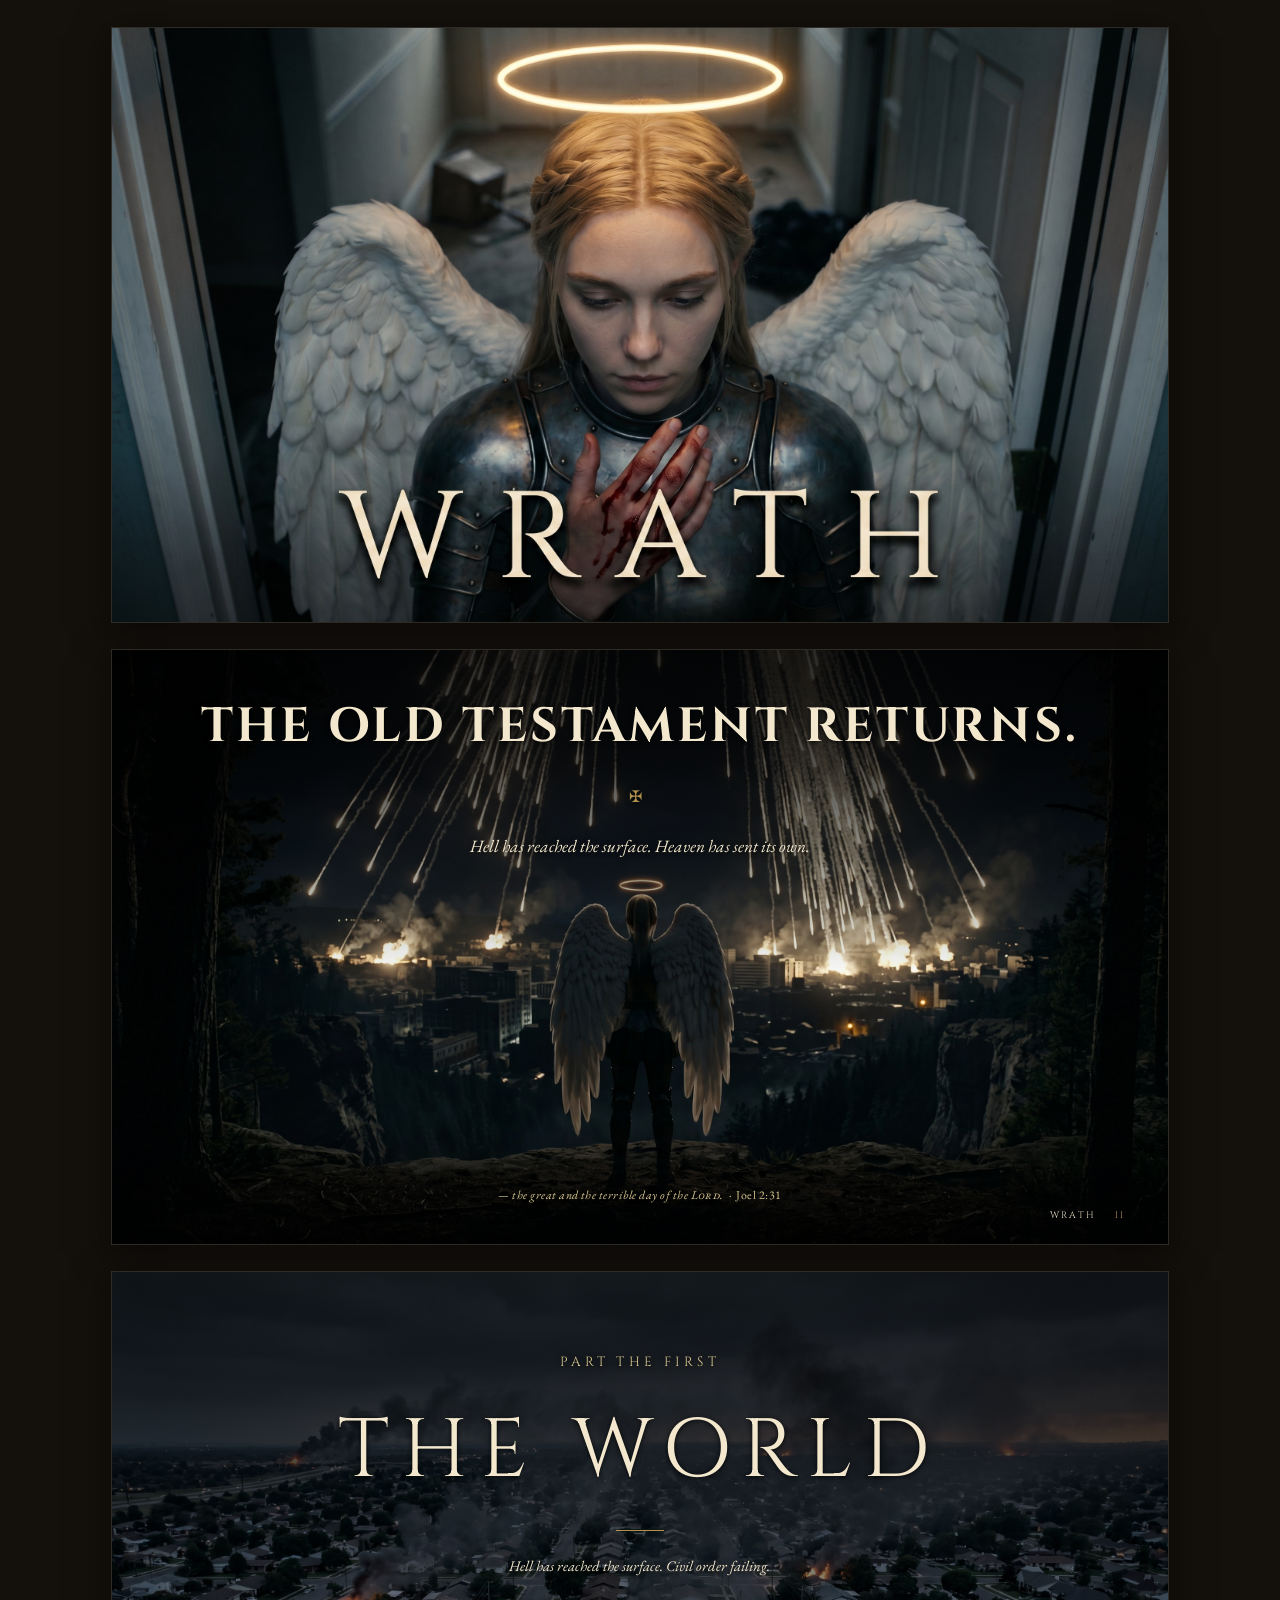
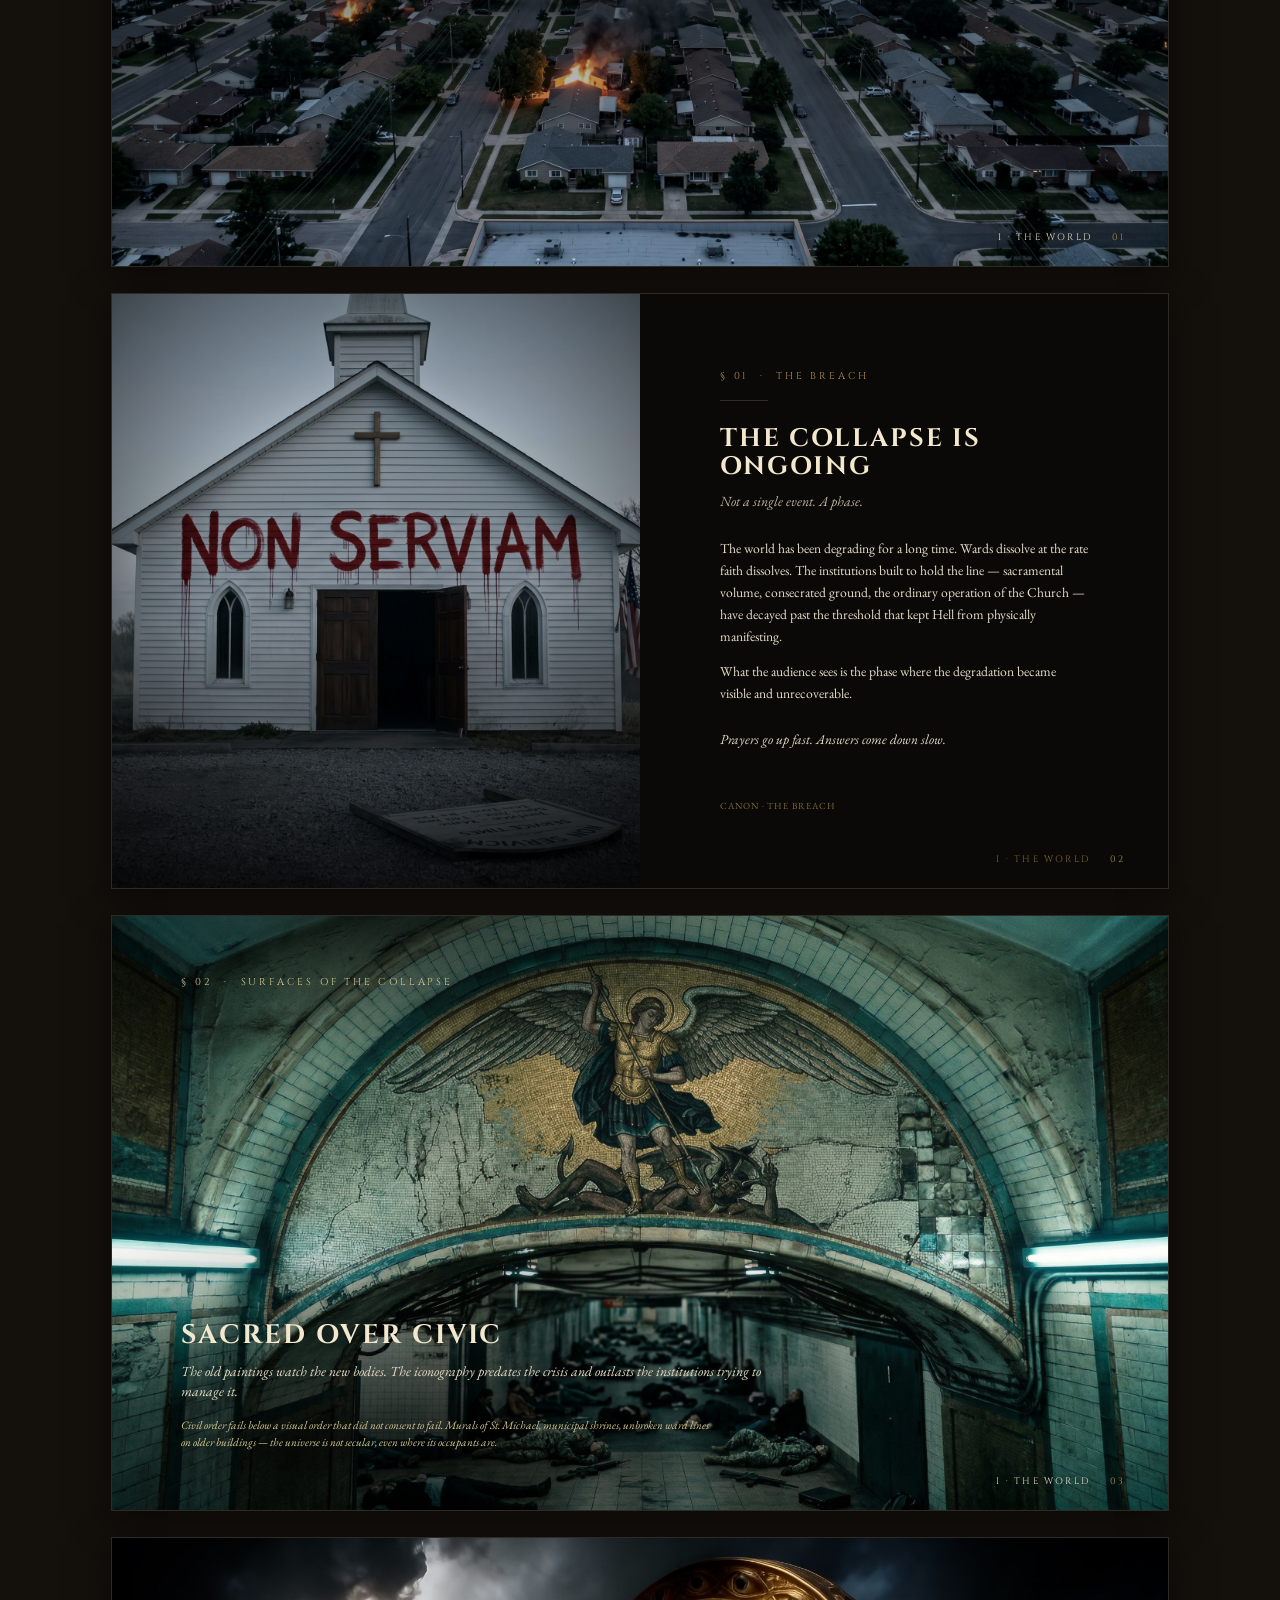
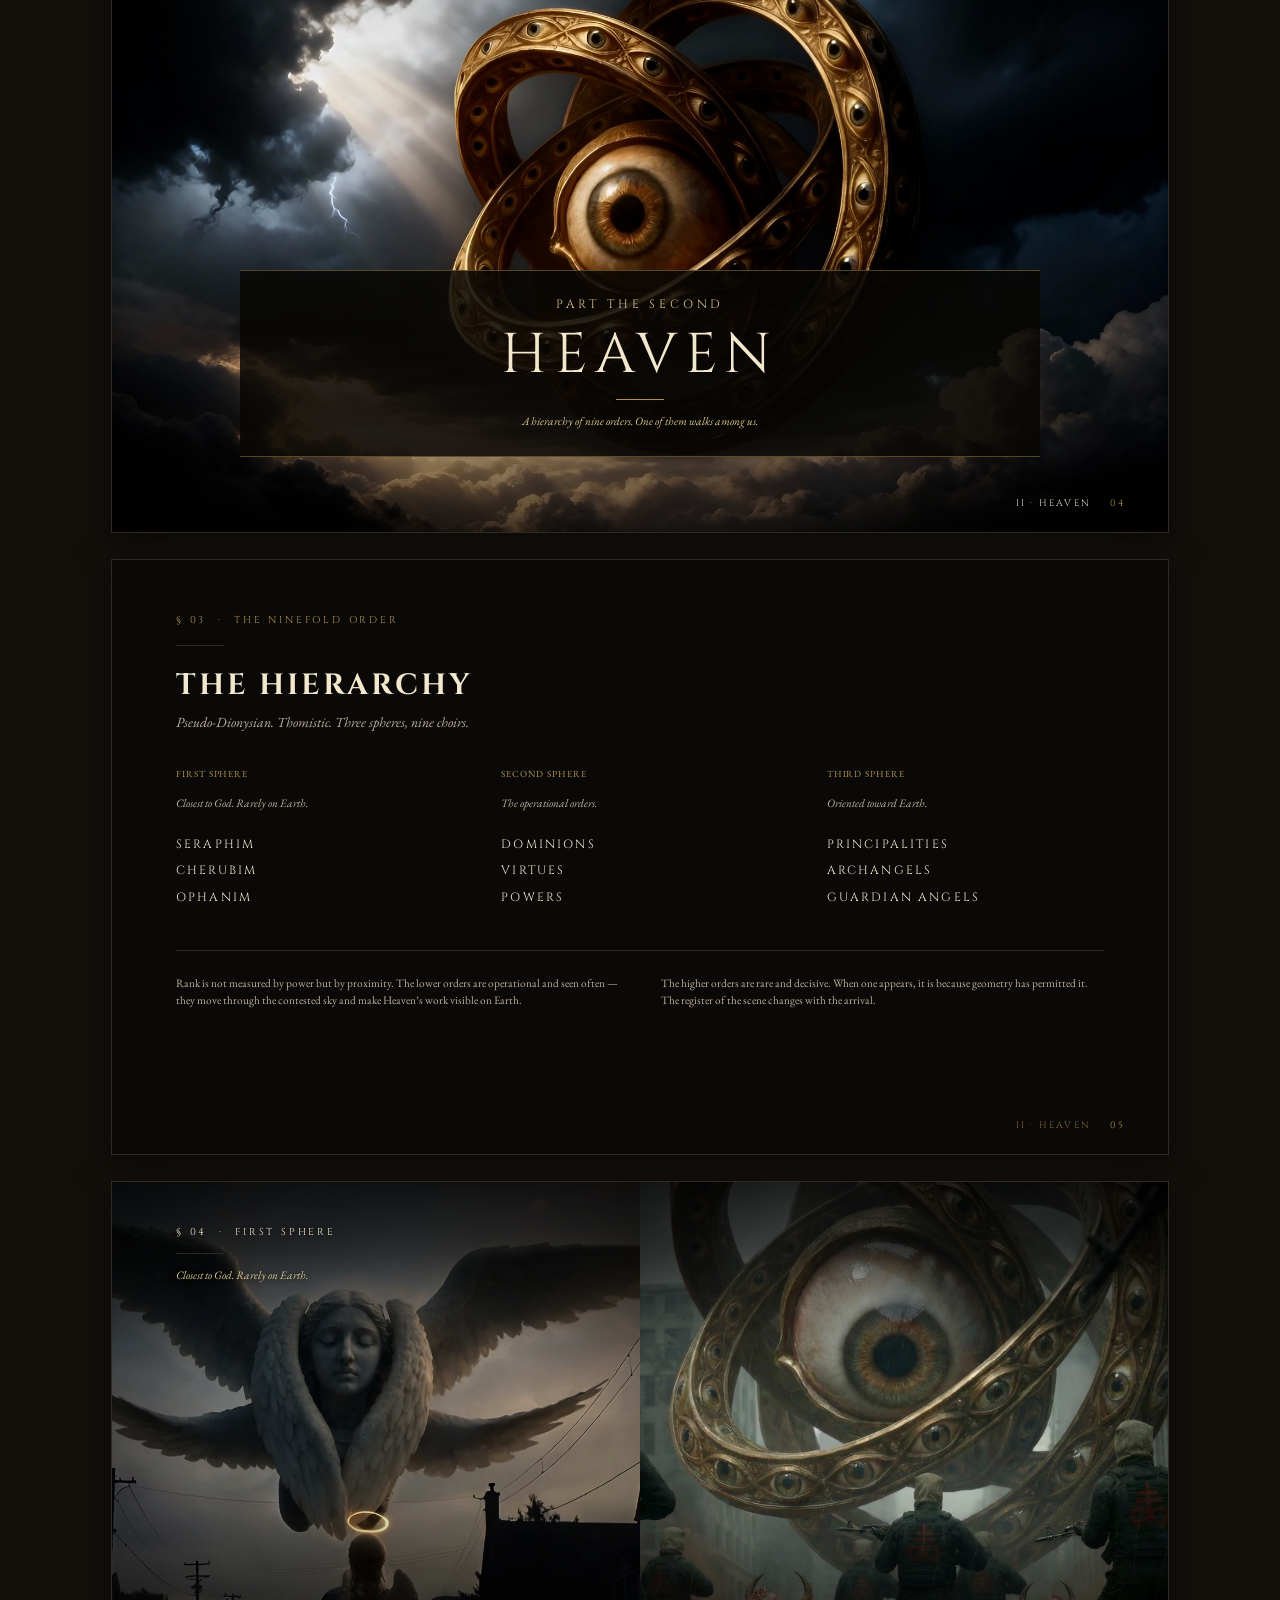
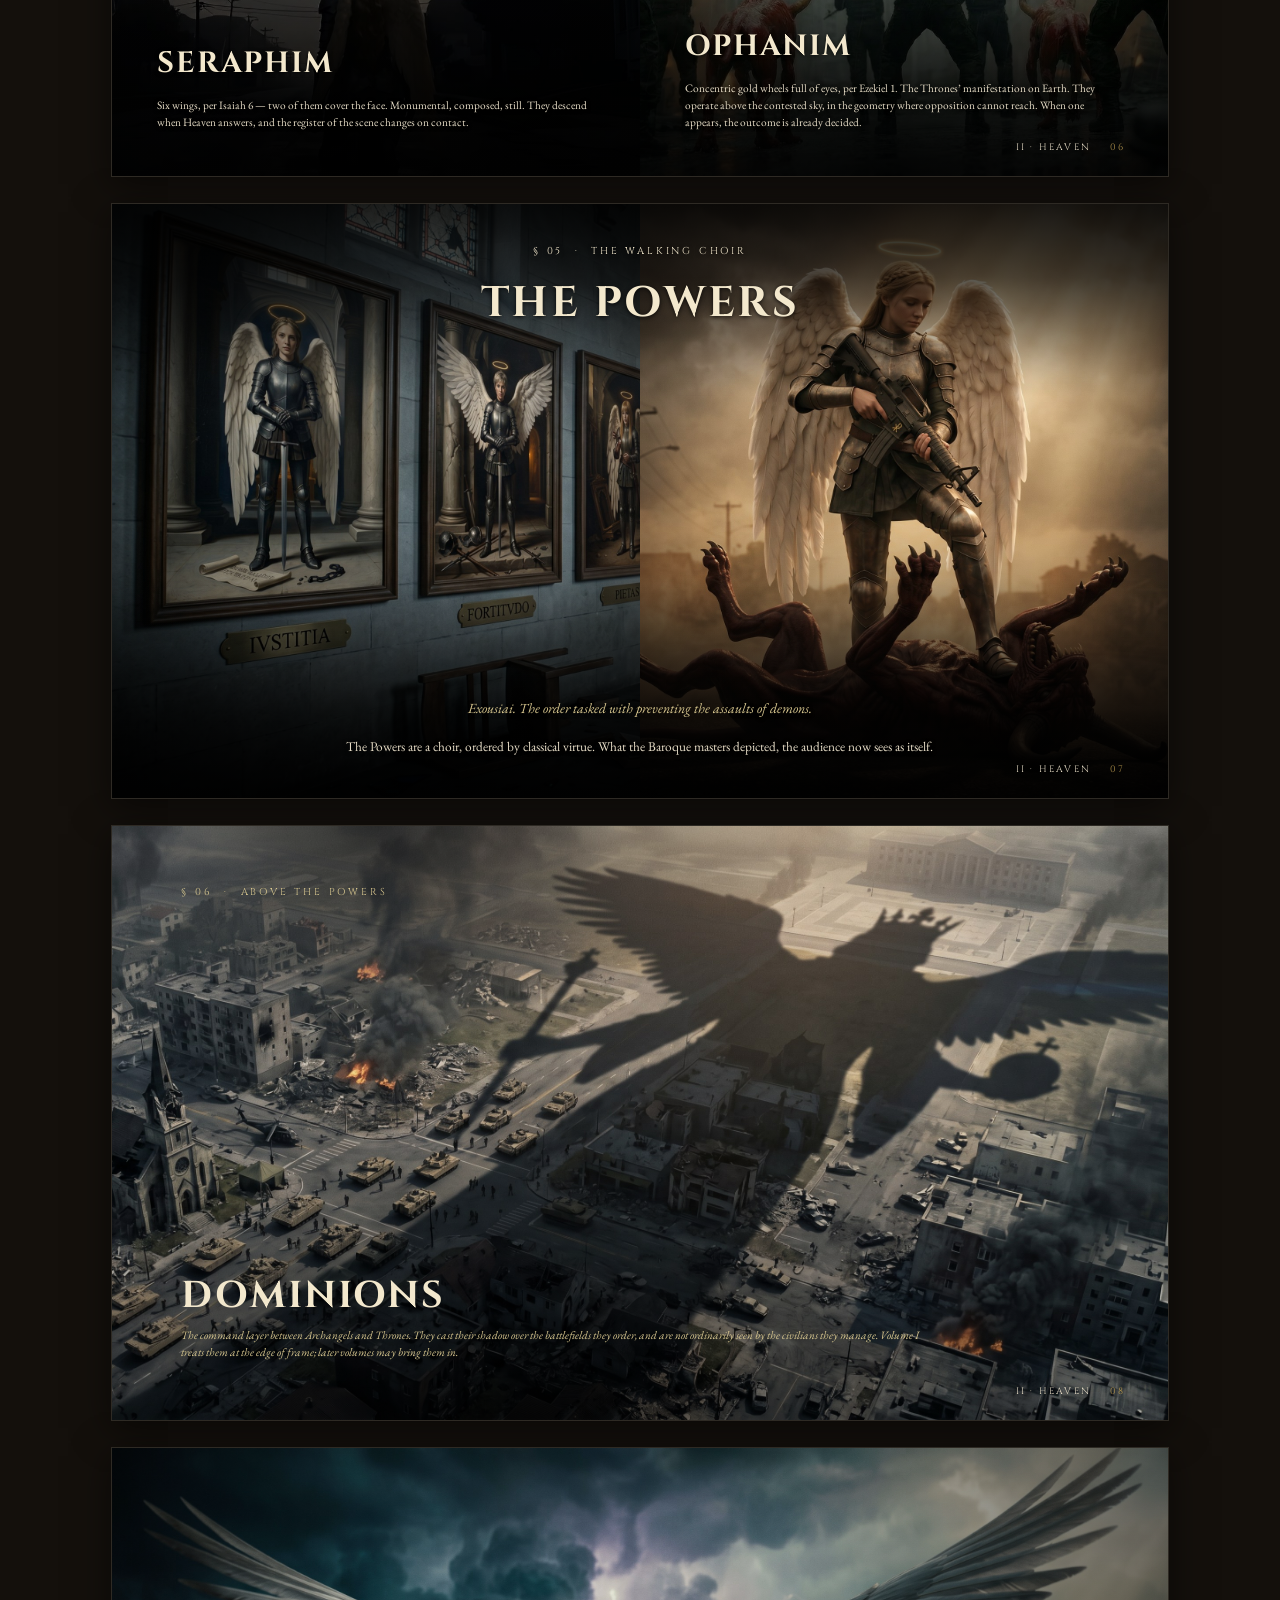
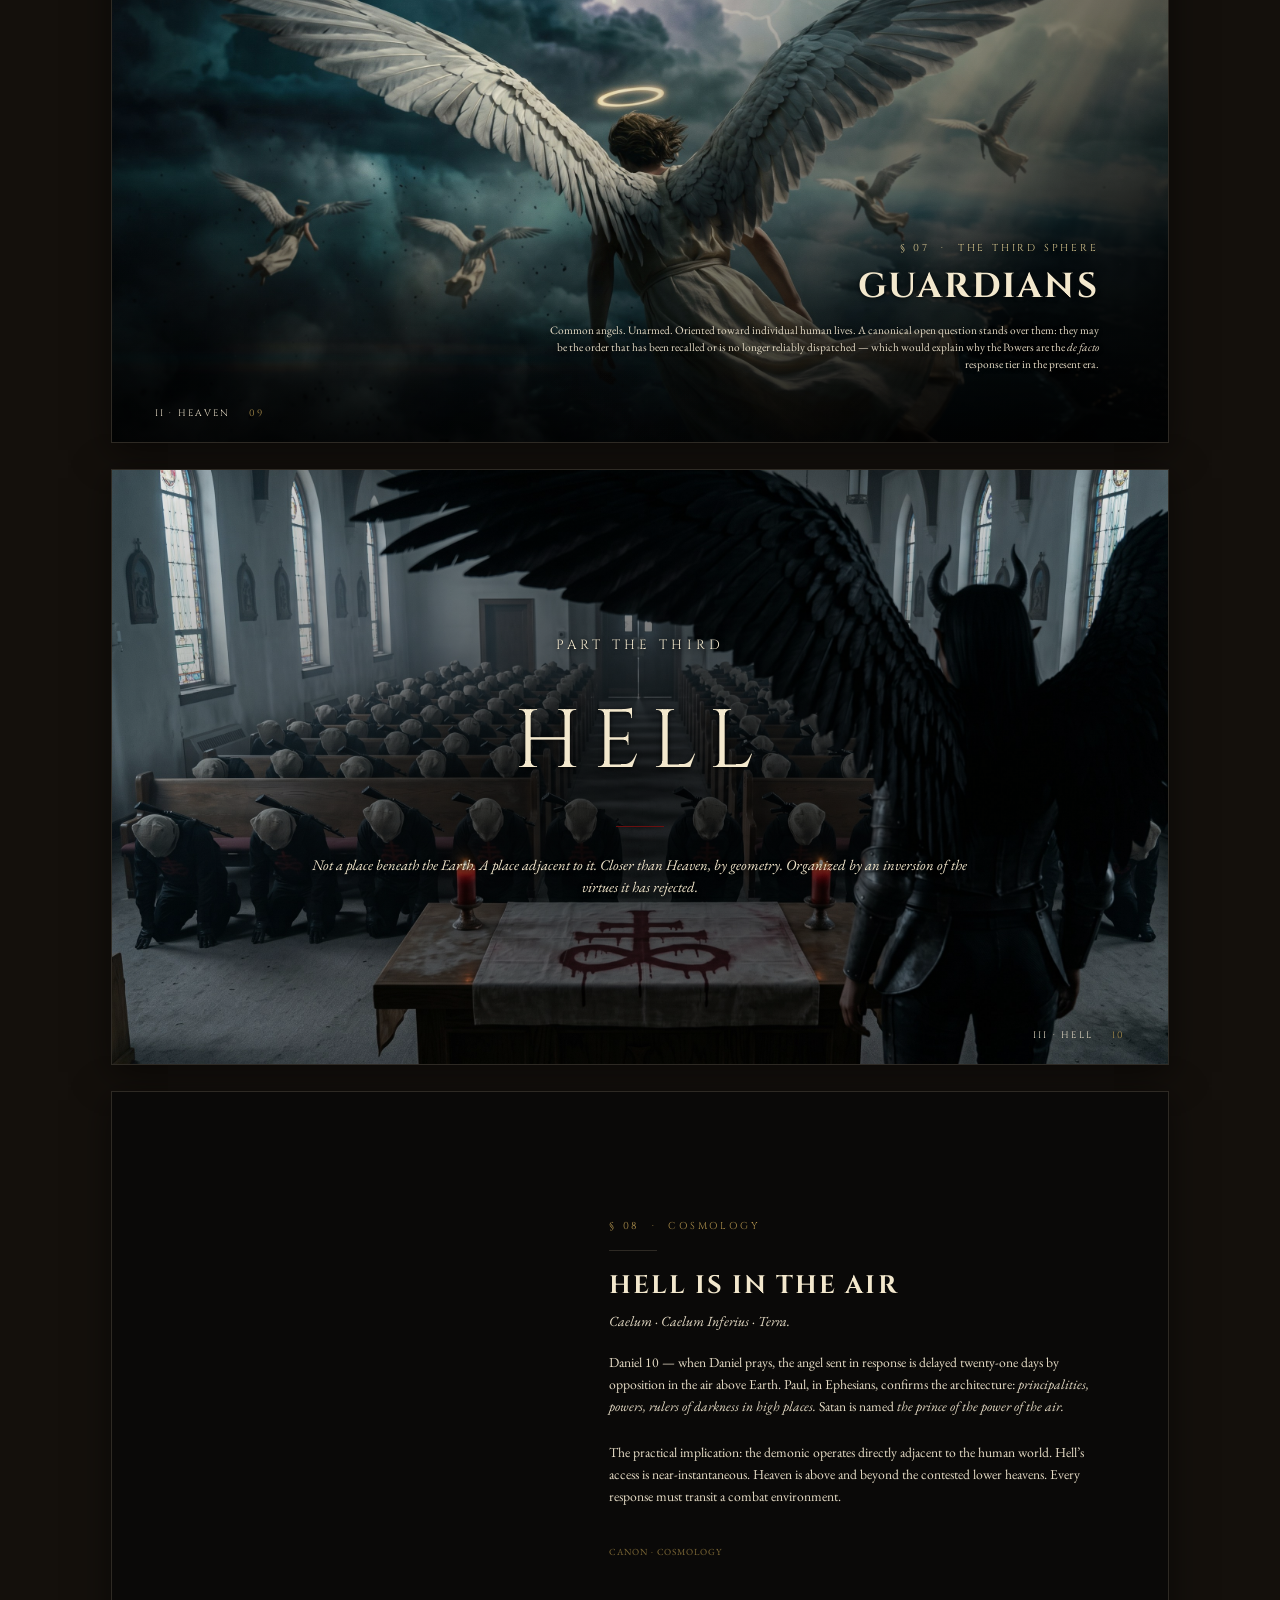
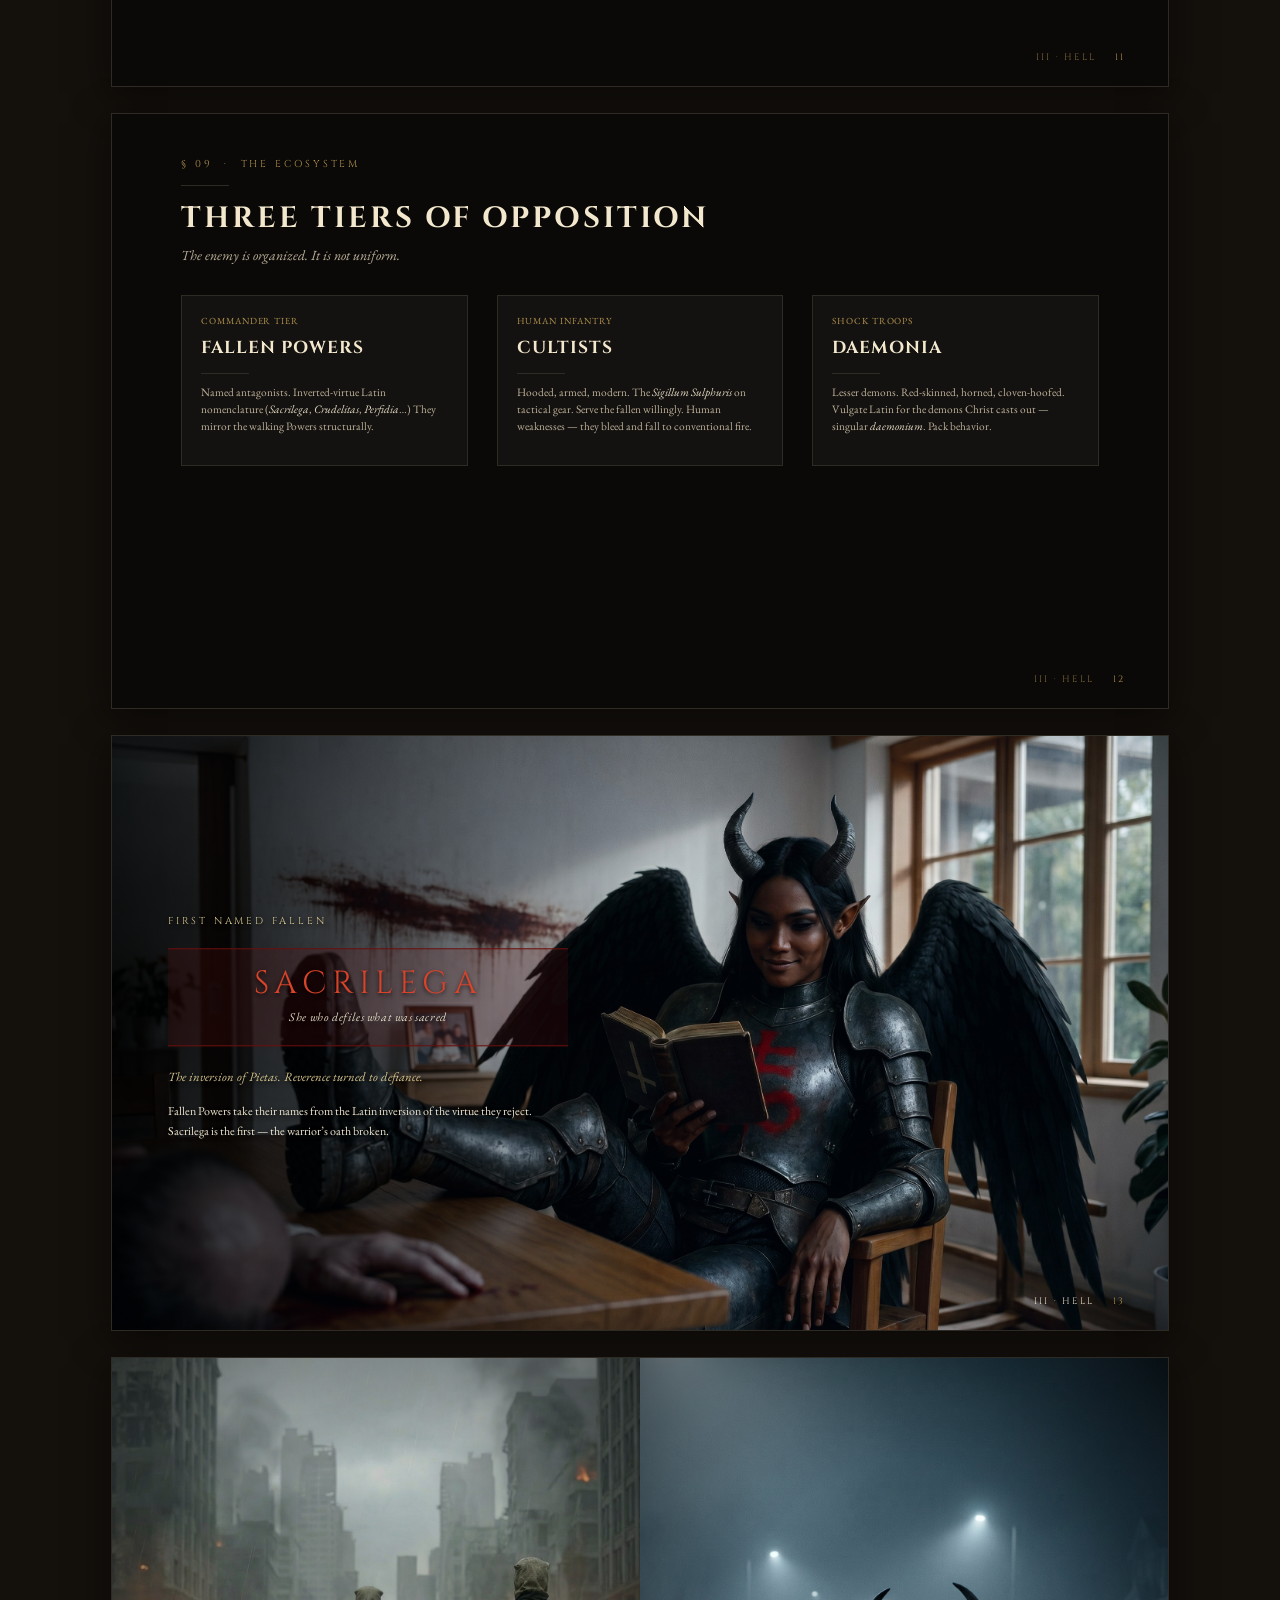
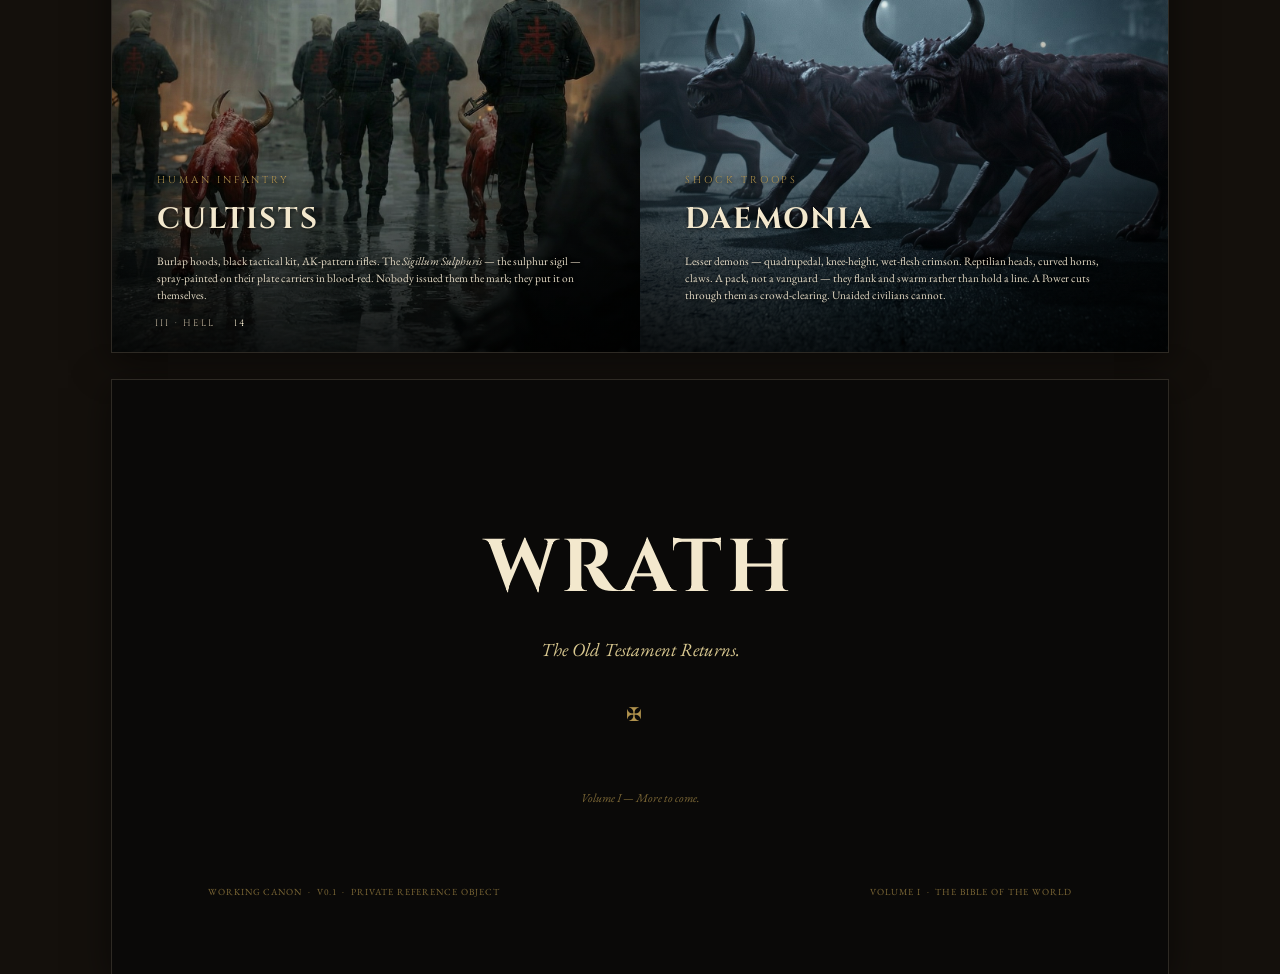
==== docs/pitch_docs/index.html @ 6d585212 "Add files via upload" ====
<!DOCTYPE html>
<html lang="en">
<head>
<meta charset="utf-8"/>
<meta name="viewport" content="width=device-width,initial-scale=1"/>
<title>Wrath — A Frontispiece</title>
<meta name="description" content="Wrath — a cosmology in contemporary collapse. The Old Testament Returns. Volume I, the working canon behind the trailer."/>
<link rel="stylesheet" href="css/base.css"/>
<style>
  html, body { margin: 0; padding: 0; background: #14100c; }
  body { padding: 28px 0; }
  .allpages-slot {
    margin: 0 auto 28px;
    width: 792pt;
    box-shadow: 0 8px 36px rgba(0,0,0,0.55);
    outline: 1px solid #2e2a24;
  }
  .allpages-slot .page {
    page-break-after: auto !important;
    display: block;
  }
  @media (max-width: 900px) {
    .allpages-slot { transform: scale(0.6); transform-origin: top center; margin-bottom: -180px; }
  }
</style>
</head>
<body>

<div class="allpages-slot">
<!-- ================================================================== -->
<!-- PAGE 1 — COVER (trailer thumbnail + lightbox modal player)         -->
<!-- ================================================================== -->
<section class="page page--image" id="cover" style="background: #000;">

  <!-- Cover thumbnail. Click → opens modal. WeasyPrint ignores the      -->
  <!-- script and renders the static thumbnail as the PDF cover.         -->
  <div id="cover-trailer"
       data-yt-id="RcJJOw__tIc"
       role="button"
       tabindex="0"
       aria-label="Play Wrath trailer"
       style="position: absolute; top: 0; left: 0; right: 0; bottom: 0;
              cursor: pointer;
              background-color: #000;
              background-image: url('images/cover/wrath_thumb.jpg');
              background-size: cover;
              background-position: center;
              background-repeat: no-repeat;">

    <!-- Hover veil — invisible by default; fades in on hover/focus.     -->
    <!-- Using opacity (not a 0-alpha color + text-shadow) so there's    -->
    <!-- no text-shadow smudge bleeding through when the cover is idle.  -->
    <div class="cover-veil" aria-hidden="true">
      <div class="cover-play-badge">
        <div class="cover-play-icon">&#9654;</div>
        <div class="cover-play-label">PLAY TRAILER</div>
      </div>
    </div>
  </div>

  <!-- Lightbox modal. Lives here in source for ergonomics, but the      -->
  <!-- script below relocates it to <body> on init so position:fixed     -->
  <!-- isn't trapped by a transformed ancestor (.page has scale() in     -->
  <!-- the codex web view).                                              -->
  <div class="trailer-modal" id="trailer-modal" hidden>
    <button class="trailer-modal__close" type="button" aria-label="Close trailer">&times;</button>
    <div class="trailer-modal__frame" id="trailer-iframe-mount"></div>
  </div>

  <style>
    /* ==================== Hover veil ==================== */
    #cover-trailer .cover-veil {
      position: absolute; inset: 0;
      display: flex; align-items: center; justify-content: center;
      background: rgba(0,0,0,0);
      opacity: 0;
      transition: opacity 220ms ease, background 220ms ease;
      pointer-events: none;
    }
    #cover-trailer:hover .cover-veil,
    #cover-trailer:focus-visible .cover-veil {
      opacity: 1;
      background: rgba(0,0,0,0.32);
    }

    .cover-play-badge {
      text-align: center;
      font-family: 'Cinzel', serif;
      color: #f3e8cd;
      transform: translateY(6pt);
      transition: transform 220ms ease;
    }
    #cover-trailer:hover .cover-play-badge,
    #cover-trailer:focus-visible .cover-play-badge {
      transform: translateY(0);
    }

    .cover-play-icon {
      width: 64pt; height: 64pt;
      border: 1.5pt solid #f3e8cd;
      border-radius: 50%;
      display: flex; align-items: center; justify-content: center;
      font-size: 22pt;
      margin: 0 auto;
      padding-left: 4pt;     /* optical centering of the play triangle */
      background: rgba(0,0,0,0.40);
      box-shadow: 0 0 24pt rgba(0,0,0,0.55);
    }
    .cover-play-label {
      margin-top: 12pt;
      font-size: 11pt;
      letter-spacing: 0.32em;
      font-weight: 600;
    }

    /* ==================== Modal lightbox ==================== */
    .trailer-modal {
      position: fixed; inset: 0; z-index: 9999;
      background: rgba(0,0,0,0.92);
      display: flex; align-items: center; justify-content: center;
      animation: trailer-fade 180ms ease-out;
    }
    .trailer-modal[hidden] { display: none; }
    @keyframes trailer-fade {
      from { opacity: 0; }
      to   { opacity: 1; }
    }
    .trailer-modal__close {
      position: absolute; top: 16px; right: 22px;
      background: none; border: none;
      color: #f3e8cd;
      font-family: 'Cinzel', serif; font-weight: 300;
      font-size: 36px; line-height: 1;
      cursor: pointer; padding: 4px 12px;
      opacity: 0.85; transition: opacity 150ms ease;
      z-index: 2;
    }
    .trailer-modal__close:hover { opacity: 1; }
    .trailer-modal__frame {
      width: 90vw; max-width: 1280px;
      aspect-ratio: 16 / 9;
      background: #000;
      box-shadow: 0 20px 80px rgba(0,0,0,0.7);
    }
    .trailer-modal__frame iframe {
      width: 100%; height: 100%; border: 0; display: block;
    }
    /* Mobile: full-screen player */
    @media (max-width: 720px) {
      .trailer-modal__frame {
        width: 100vw; height: 100vh; max-width: none;
        aspect-ratio: auto;
      }
      .trailer-modal__close { top: 8px; right: 12px; font-size: 32px; }
    }

    @media print {
      .cover-veil, .trailer-modal { display: none !important; }
    }
  </style>

  <script>
    (function () {
      var trigger = document.getElementById('cover-trailer');
      var modal   = document.getElementById('trailer-modal');
      if (!trigger || !modal) return;

      // Relocate modal to <body> so position:fixed isn't trapped inside
      // a transformed .page ancestor (the codex web view scales .page
      // via CSS transform, which makes it the containing block for any
      // fixed descendant).
      if (modal.parentNode !== document.body) {
        document.body.appendChild(modal);
      }

      var mount = modal.querySelector('#trailer-iframe-mount');
      var close = modal.querySelector('.trailer-modal__close');

      function openModal() {
        var id = trigger.getAttribute('data-yt-id');
        var f = document.createElement('iframe');
        f.src = 'https://www.youtube.com/embed/' + id + '?autoplay=1&rel=0';
        f.setAttribute('allow', 'autoplay; encrypted-media; fullscreen; picture-in-picture');
        f.setAttribute('allowfullscreen', 'true');
        f.setAttribute('title', 'Wrath — Trailer');
        mount.innerHTML = '';
        mount.appendChild(f);
        modal.hidden = false;
        document.documentElement.style.overflow = 'hidden';
        document.body.style.overflow = 'hidden';
      }
      function closeModal() {
        mount.innerHTML = '';   // unloading the iframe stops playback
        modal.hidden = true;
        document.documentElement.style.overflow = '';
        document.body.style.overflow = '';
      }

      trigger.addEventListener('click', openModal);
      trigger.addEventListener('keydown', function (e) {
        if (e.key === 'Enter' || e.key === ' ') {
          e.preventDefault(); openModal();
        }
      });
      close.addEventListener('click', closeModal);
      modal.addEventListener('click', function (e) {
        // Click on the dim backdrop (not the player frame) closes.
        if (e.target === modal) closeModal();
      });
      document.addEventListener('keydown', function (e) {
        if (e.key === 'Escape' && !modal.hidden) closeModal();
      });
    })();
  </script>
</section>
</div>
<div class="allpages-slot">
<!-- ================================================================== -->
<!-- PAGE 2 — EPIGRAPH (full-bleed cliff overlook + top/bottom bands)   -->
<!-- ================================================================== -->
<section class="page page--image" id="epigraph">
  <div class="full-bleed" style="background-image: url('images/world/cliff_overlook.jpg');"></div>

  <!-- Top darkening band — gives the tagline a clean bed -->
  <div style="position: absolute; top: 0; left: 0; right: 0; height: 245pt;
              background: linear-gradient(180deg,
                rgba(0,0,0,0.84) 0%,
                rgba(0,0,0,0.68) 35%,
                rgba(0,0,0,0.40) 65%,
                rgba(0,0,0,0.14) 88%,
                rgba(0,0,0,0) 100%);
              pointer-events: none;"></div>

  <!-- Bottom darkening band — for scripture citation -->
  <div style="position: absolute; bottom: 0; left: 0; right: 0; height: 90pt;
              background: linear-gradient(0deg,
                rgba(0,0,0,0.78) 0%,
                rgba(0,0,0,0.40) 50%,
                rgba(0,0,0,0.10) 85%,
                rgba(0,0,0,0) 100%);
              pointer-events: none;"></div>

  <!-- Top text block: tagline + subline + ornament -->
  <div style="position: absolute; top: 38pt; left: 0; right: 0; text-align: center; z-index: 4;
              text-shadow: 0 1pt 4pt rgba(0,0,0,0.85);">
    <div class="titleface" style="font-size: 36pt; color: #f3e8cd; line-height: 1.1; max-width: 720pt; margin: 0 auto;">
      The Old Testament Returns.
    </div>
    <div class="ornament" style="margin-top: 24pt; color: #b0924d; font-size: 12pt;">✠</div>
    <div class="small italic" style="margin-top: 18pt; max-width: 540pt; margin-left: auto; margin-right: auto; font-size: 13pt; color: #f3e8cd; line-height: 1.5;">
      Hell has reached the surface. Heaven has sent its own.
    </div>
  </div>

  <!-- Bottom: scripture citation, quiet -->
  <div style="position: absolute; bottom: 30pt; left: 0; right: 0; text-align: center; z-index: 4;
              text-shadow: 0 1pt 3pt rgba(0,0,0,0.85);">
    <div class="small italic" style="font-size: 9pt; color: #d9c890; letter-spacing: 0.04em;">
      &mdash; the great and the terrible day of the L<span style="font-variant: small-caps;">ord</span>.
      &nbsp;&middot;&nbsp; <span style="font-style: normal;">Joel 2:31</span>
    </div>
  </div>

  <div class="folio folio--right" style="color: #f3e8cd; z-index: 5;">
    <span class="folio__title" style="color: #e6dcc6;">WRATH</span><span class="folio__num">ii</span>
  </div>
</section>
</div>
<div class="allpages-slot">
<!-- ================================================================== -->
<!-- PAGE 4 — PART I TITLE CARD: THE WORLD                              -->
<!-- ================================================================== -->
<section class="page page--image" id="part-i-world">
  <div class="full-bleed" style="background-image: url('images/world/suburban_grid_aerial.jpg');"></div>

  <!-- Top-band darkening — concentrated where the title sits, so the      -->
  <!-- burning suburbs below are still visible in the lower frame.         -->
  <div style="position: absolute; top: 0; right: 0; bottom: 0; left: 0;
              background: linear-gradient(180deg,
                rgba(0,0,0,0.82) 0%,
                rgba(0,0,0,0.70) 30%,
                rgba(0,0,0,0.45) 55%,
                rgba(0,0,0,0.18) 78%,
                rgba(0,0,0,0) 100%);
              pointer-events: none;"></div>

  <div style="position: absolute; top: 60pt; left: 0; right: 0;
              text-align: center; z-index: 2;
              text-shadow: 0 1pt 4pt rgba(0,0,0,0.85);">
    <div class="caps" style="font-size: 10pt; color: #d9c890; margin-bottom: 28pt; letter-spacing: 0.32em;">
      Part the First
    </div>

    <div class="titleface titleface--light" style="font-size: 62pt; color: #f3e8cd; line-height: 1;">
      The World
    </div>

    <hr class="rule-h rule-h--short" style="margin: 28pt auto 18pt; background: #b0924d;"/>

    <div class="small italic" style="max-width: 520pt; margin: 0 auto; color: #f3e8cd; line-height: 1.55; font-size: 11pt;">
      Hell has reached the surface. Civil order failing.
    </div>
  </div>
  <div class="folio folio--right" style="color: #f3e8cd;">
    <span class="folio__title" style="color: #e6dcc6;">I &middot; The World</span><span class="folio__num">01</span>
  </div>
</section>
</div>
<div class="allpages-slot">
<!-- ================================================================== -->
<!-- PAGE 5 — THE BREACH (split — church facade left, text right)       -->
<!-- ================================================================== -->
<section class="page" id="breach">
  <div class="split">
    <div class="split__img" style="background-image: url('images/world/church_non_serviam.jpg');">
      <div class="vignette"></div>
    </div>
    <div class="split__text" style="padding: 56pt 60pt;">
      <div class="eyebrow">§ 01 &nbsp;&middot;&nbsp; The Breach</div>
      <hr class="rule-h rule-h--short" style="margin-top: 12pt; margin-bottom: 18pt;"/>

      <div class="page-title" style="font-size: 19pt; letter-spacing: 0.08em;">The Collapse is Ongoing</div>
      <div class="page-subtitle">Not a single event. A phase.</div>

      <div style="margin-top: 20pt;">
        <p>
          The world has been degrading for a long time. Wards dissolve at the
          rate faith dissolves. The institutions built to hold the line &mdash;
          sacramental volume, consecrated ground, the ordinary operation of
          the Church &mdash; have decayed past the threshold that kept Hell from
          physically manifesting.
        </p>
        <p style="margin-top: 10pt;">
          What the audience sees is the phase where the degradation became
          visible and unrecoverable.
        </p>
        <p style="margin-top: 18pt;" class="italic">
          Prayers go up fast. Answers come down slow.
        </p>
      </div>

      <div class="micro" style="margin-top: 28pt;">Canon &middot; The Breach</div>
    </div>
  </div>
  <div class="folio folio--right" style="color: #7d6836;">
    <span class="folio__title">I &middot; The World</span><span class="folio__num">02</span>
  </div>
</section>
</div>
<div class="allpages-slot">
<!-- ================================================================== -->
<!-- PAGE 6 — SACRED OVER CIVIC (St. Michael mural, mass-casualty beat) -->
<!-- ================================================================== -->
<section class="page page--image" id="sacred-over-civic">
  <div class="full-bleed" style="background-image: url('images/world/mural_mass_casualty.jpg');"></div>

  <!-- Bottom-left title-block feather -->
  <div style="position: absolute; top: 0; right: 0; bottom: 0; left: 0;
              background: radial-gradient(ellipse 480pt 180pt at 220pt 88%,
                rgba(0,0,0,0.72) 0%,
                rgba(0,0,0,0.48) 32%,
                rgba(0,0,0,0.22) 62%,
                rgba(0,0,0,0.06) 86%,
                rgba(0,0,0,0) 100%);
              pointer-events: none;"></div>

  <!-- Top-left eyebrow feather -->
  <div style="position: absolute; top: 0; right: 0; bottom: 0; left: 0;
              background: radial-gradient(ellipse 360pt 120pt at 200pt 0%,
                rgba(0,0,0,0.60) 0%,
                rgba(0,0,0,0.32) 40%,
                rgba(0,0,0,0.10) 75%,
                rgba(0,0,0,0) 100%);
              pointer-events: none;"></div>

  <div class="overlay overlay--tl" style="max-width: 440pt;">
    <div class="eyebrow" style="color: #d9c890;">§ 02 &nbsp;&middot;&nbsp; Surfaces of the Collapse</div>
  </div>

  <div class="overlay overlay--bl" style="width: 440pt;">
    <div class="page-title" style="font-size: 20pt; letter-spacing: 0.08em; color: #f3e8cd;">Sacred Over Civic</div>
    <div class="page-subtitle" style="margin-top: 8pt; color: #e6dcc6;">
      The old paintings watch the new bodies. The iconography predates
      the crisis and outlasts the institutions trying to manage it.
    </div>
    <div class="small italic" style="margin-top: 12pt; color: #d9c890; max-width: 400pt; font-size: 8.5pt;">
      Civil order fails below a visual order that did not consent to fail.
      Murals of St. Michael, municipal shrines, unbroken ward lines on
      older buildings &mdash; the universe is not secular, even where its
      occupants are.
    </div>
  </div>
  <div class="folio folio--right" style="color: #f3e8cd;">
    <span class="folio__title" style="color: #e6dcc6;">I &middot; The World</span><span class="folio__num">03</span>
  </div>
</section>
</div>
<div class="allpages-slot">
<!-- ================================================================== -->
<!-- PAGE 7 — PART II TITLE CARD: HEAVEN                                -->
<!-- ================================================================== -->
<section class="page page--image" id="part-ii-heaven">
  <div class="full-bleed" style="background-image: url('images/heaven/ophanim.jpg');"></div>

  <div style="position: absolute; bottom: 0; left: 0; right: 0; height: 200pt;
              background: linear-gradient(0deg,
                rgba(0,0,0,0.50) 0%,
                rgba(0,0,0,0.32) 35%,
                rgba(0,0,0,0.12) 75%,
                rgba(0,0,0,0) 100%);
              pointer-events: none;"></div>

  <!-- Formal title plate — classical announcement -->
  <div style="position: absolute; bottom: 56pt; left: 50%;
              transform: translateX(-50%);
              width: 600pt; padding: 18pt 44pt 20pt;
              background: rgba(8, 6, 4, 0.84);
              border-top: 0.5pt solid rgba(176, 146, 77, 0.45);
              border-bottom: 0.5pt solid rgba(176, 146, 77, 0.45);
              text-align: center;
              box-sizing: border-box;">
    <div class="caps" style="font-size: 9pt; letter-spacing: 0.32em; color: #d9c890;">
      Part the Second
    </div>
    <div class="titleface titleface--light" style="font-size: 42pt; color: #f3e8cd; line-height: 1; margin-top: 10pt;">
      Heaven
    </div>
    <hr class="rule-h rule-h--short" style="margin: 12pt auto 10pt; background: #b0924d;"/>
    <div class="small italic" style="max-width: 500pt; margin: 0 auto; color: #d9c890;">
      A hierarchy of nine orders. One of them walks among us.
    </div>
  </div>

  <div class="folio folio--right" style="color: #f3e8cd;">
    <span class="folio__title" style="color: #e6dcc6;">II &middot; Heaven</span><span class="folio__num">04</span>
  </div>
</section>
</div>
<div class="allpages-slot">
<!-- ================================================================== -->
<!-- PAGE 8 — THE NINEFOLD ORDER                                        -->
<!-- ================================================================== -->
<section class="page" id="hierarchy">
  <div style="position: absolute; top: 40pt; left: 48pt; right: 48pt; bottom: 40pt;">
    <div class="eyebrow">§ 03 &nbsp;&middot;&nbsp; The Ninefold Order</div>
    <hr class="rule-h rule-h--short" style="margin-top: 12pt; margin-bottom: 18pt;"/>

    <div class="page-title">The Hierarchy</div>
    <div class="page-subtitle">Pseudo-Dionysian. Thomistic. Three spheres, nine choirs.</div>

    <div style="display: flex; gap: 36pt; margin-top: 26pt;">
      <div style="flex: 1;">
        <div class="micro" style="color: #b0924d; margin-bottom: 10pt;">First Sphere</div>
        <div class="small" style="color: #bfb29b; margin-bottom: 14pt; font-style: italic;">Closest to God. Rarely on Earth.</div>
        <div class="caps" style="font-size: 9pt; color: #f3e8cd; line-height: 2.2;">
          Seraphim<br/>
          Cherubim<br/>
          Ophanim
        </div>
      </div>
      <div style="flex: 1;">
        <div class="micro" style="color: #b0924d; margin-bottom: 10pt;">Second Sphere</div>
        <div class="small" style="color: #bfb29b; margin-bottom: 14pt; font-style: italic;">The operational orders.</div>
        <div class="caps" style="font-size: 9pt; color: #f3e8cd; line-height: 2.2;">
          Dominions<br/>
          Virtues<br/>
          Powers
        </div>
      </div>
      <div style="flex: 1;">
        <div class="micro" style="color: #b0924d; margin-bottom: 10pt;">Third Sphere</div>
        <div class="small" style="color: #bfb29b; margin-bottom: 14pt; font-style: italic;">Oriented toward Earth.</div>
        <div class="caps" style="font-size: 9pt; color: #f3e8cd; line-height: 2.2;">
          Principalities<br/>
          Archangels<br/>
          Guardian Angels
        </div>
      </div>
    </div>

    <hr class="rule-h" style="margin-top: 30pt;"/>

    <div style="display: flex; gap: 32pt; margin-top: 18pt;">
      <p class="small" style="flex: 1;">
        Rank is not measured by power but by proximity. The lower orders
        are operational and seen often &mdash; they move through the
        contested sky and make Heaven&rsquo;s work visible on Earth.
      </p>
      <p class="small" style="flex: 1;">
        The higher orders are rare and decisive. When one appears, it is
        because geometry has permitted it. The register of the scene
        changes with the arrival.
      </p>
    </div>
  </div>
  <div class="folio folio--right">
    <span class="folio__title">II &middot; Heaven</span><span class="folio__num">05</span>
  </div>
</section>
</div>
<div class="allpages-slot">
<!-- ================================================================== -->
<!-- PAGE 9 — FIRST SPHERE (Seraphim + Ophanim split, full-bleed)       -->
<!-- ================================================================== -->
<section class="page page--image" id="first-sphere" style="background: #000;">

  <!-- Left: Seraphim -->
  <div style="position: absolute; top: 0; bottom: 0; left: 0; width: 396pt;
              overflow: hidden;
              background-color: #000;
              background-image: url('images/heaven/seraphim.jpg');
              background-size: cover;
              background-position: center;
              background-repeat: no-repeat;">
    <div class="vignette"></div>
    <div style="position: absolute; top: 0; right: 0; bottom: 0; left: 0;
                background: radial-gradient(ellipse 440pt 240pt at 50% 100%,
                  rgba(0,0,0,0.82) 0%,
                  rgba(0,0,0,0.58) 28%,
                  rgba(0,0,0,0.30) 58%,
                  rgba(0,0,0,0.08) 85%,
                  rgba(0,0,0,0) 100%);
                pointer-events: none;"></div>
    <div style="position: absolute; bottom: 26pt; left: 34pt; right: 34pt;
                text-shadow: 0 1pt 3pt rgba(0,0,0,0.75);">
      <div class="titleface" style="font-size: 22pt; color: #f3e8cd;">Seraphim</div>
      <p class="small" style="color: #e6dcc6; margin-top: 8pt;">
        Six wings, per Isaiah 6 &mdash; two of them cover the face.
        Monumental, composed, still. They descend when Heaven answers,
        and the register of the scene changes on contact.
      </p>
    </div>
  </div>

  <!-- Right: Ophanim -->
  <div style="position: absolute; top: 0; bottom: 0; right: 0; width: 396pt;
              overflow: hidden;
              background-color: #000;
              background-image: url('images/heaven/ophanim_confronting.jpg');
              background-size: cover;
              background-position: center;
              background-repeat: no-repeat;">
    <div class="vignette"></div>
    <div style="position: absolute; top: 0; right: 0; bottom: 0; left: 0;
                background: radial-gradient(ellipse 440pt 240pt at 50% 100%,
                  rgba(0,0,0,0.82) 0%,
                  rgba(0,0,0,0.58) 28%,
                  rgba(0,0,0,0.30) 58%,
                  rgba(0,0,0,0.08) 85%,
                  rgba(0,0,0,0) 100%);
                pointer-events: none;"></div>
    <div style="position: absolute; bottom: 26pt; left: 34pt; right: 34pt;
                text-shadow: 0 1pt 3pt rgba(0,0,0,0.75);">
      <div class="titleface" style="font-size: 22pt; color: #f3e8cd;">Ophanim</div>
      <p class="small" style="color: #e6dcc6; margin-top: 8pt;">
        Concentric gold wheels full of eyes, per Ezekiel 1. The
        Thrones&rsquo; manifestation on Earth. They operate above the
        contested sky, in the geometry where opposition cannot reach.
        When one appears, the outcome is already decided.
      </p>
    </div>
  </div>

  <!-- Top feathered band for shared header -->
  <div style="position: absolute; top: 0; left: 0; right: 0; height: 140pt;
              background: linear-gradient(180deg,
                rgba(0,0,0,0.78) 0%,
                rgba(0,0,0,0.58) 38%,
                rgba(0,0,0,0.28) 68%,
                rgba(0,0,0,0.08) 88%,
                rgba(0,0,0,0) 100%);
              pointer-events: none;"></div>

  <div style="position: absolute; top: 32pt; left: 48pt; right: 48pt; z-index: 4;
              text-shadow: 0 1pt 3pt rgba(0,0,0,0.7);">
    <div class="eyebrow" style="color: #f3e8cd;">§ 04 &nbsp;&middot;&nbsp; First Sphere</div>
    <hr class="rule-h rule-h--short" style="margin-top: 10pt; margin-bottom: 10pt;"/>
    <div class="small italic" style="color: #d9c890; max-width: 500pt;">
      Closest to God. Rarely on Earth.
    </div>
  </div>

  <div class="folio folio--right" style="color: #f3e8cd; z-index: 5;">
    <span class="folio__title" style="color: #e6dcc6;">II &middot; Heaven</span><span class="folio__num">06</span>
  </div>
</section>
</div>
<div class="allpages-slot">
<!-- ================================================================== -->
<!-- PAGE — THE POWERS (Painted ↔ In the Field diptych)                 -->
<!-- ================================================================== -->
<section class="page page--image" id="powers" style="background: #000;">

  <!-- Left panel: ALTARPIECES (the gallery)                              -->
  <!-- background-position: left center  preserves Iustitia on the far    -->
  <!-- left edge of the gallery wall when the image is cover-cropped.     -->
  <div style="position: absolute; top: 0; bottom: 0; left: 0; width: 396pt;
              overflow: hidden;
              background-color: #000;
              background-image: url('images/paintings/church_gallery.jpg');
              background-size: cover;
              background-position: left center;
              background-repeat: no-repeat;">
    <div class="vignette"></div>
  </div>

  <!-- Right panel: IN THE FIELD (Iustitia aftermath) -->
  <div style="position: absolute; top: 0; bottom: 0; right: 0; width: 396pt;
              overflow: hidden;
              background-color: #000;
              background-image: url('images/powers/iustitia_aftermath.jpg');
              background-size: cover;
              background-position: center;
              background-repeat: no-repeat;">
    <div class="vignette"></div>
  </div>

  <!-- Top feathered band — header zone -->
  <div style="position: absolute; top: 0; left: 0; right: 0; height: 145pt;
              background: linear-gradient(180deg,
                rgba(0,0,0,0.84) 0%,
                rgba(0,0,0,0.62) 38%,
                rgba(0,0,0,0.30) 68%,
                rgba(0,0,0,0.08) 90%,
                rgba(0,0,0,0) 100%);
              pointer-events: none;"></div>

  <!-- Top header: eyebrow + title, centered (subtitle moved to bottom) -->
  <div style="position: absolute; top: 30pt; left: 56pt; right: 56pt; z-index: 4;
              text-align: center;
              text-shadow: 0 1pt 3pt rgba(0,0,0,0.8);">
    <div class="eyebrow" style="color: #f3e8cd;">§ 05 &nbsp;&middot;&nbsp; The Walking Choir</div>
    <div class="titleface" style="font-size: 32pt; color: #f3e8cd; margin-top: 8pt;">
      The Powers
    </div>
  </div>

  <!-- Bottom feathered band — kicker zone, spans both panels -->
  <div style="position: absolute; bottom: 0; left: 0; right: 0; height: 165pt;
              background: linear-gradient(0deg,
                rgba(0,0,0,0.86) 0%,
                rgba(0,0,0,0.66) 35%,
                rgba(0,0,0,0.34) 65%,
                rgba(0,0,0,0.08) 90%,
                rgba(0,0,0,0) 100%);
              pointer-events: none;"></div>

  <!-- Bottom block: subtitle + body kicker, spans both panels, centered -->
  <div style="position: absolute; bottom: 30pt; left: 64pt; right: 64pt; z-index: 4;
              text-align: center;
              text-shadow: 0 1pt 3pt rgba(0,0,0,0.8);">
    <div class="small italic" style="color: #d9c890; font-size: 10.5pt;">
      Exousiai. The order tasked with preventing the assaults of demons.
    </div>
    <p class="small" style="color: #e6dcc6; max-width: 640pt; margin: 14pt auto 0; font-size: 10pt; line-height: 1.55;">
      The Powers are a choir, ordered by classical virtue. What the
      Baroque masters depicted, the audience now sees as itself.
    </p>
  </div>

  <div class="folio folio--right" style="color: #f3e8cd; z-index: 5;">
    <span class="folio__title" style="color: #e6dcc6;">II &middot; Heaven</span><span class="folio__num">07</span>
  </div>
</section>
</div>
<div class="allpages-slot">
<!-- ================================================================== -->
<!-- PAGE 11 — DOMINION (full-bleed 16:9)                               -->
<!-- ================================================================== -->
<section class="page page--image" id="dominion">
  <div class="full-bleed" style="background-image: url('images/heaven/dominion.jpg');"></div>

  <div style="position: absolute; top: 0; right: 0; bottom: 0; left: 0;
              background: radial-gradient(ellipse 620pt 300pt at 300pt 100%,
                rgba(0,0,0,0.78) 0%,
                rgba(0,0,0,0.55) 22%,
                rgba(0,0,0,0.32) 45%,
                rgba(0,0,0,0.14) 70%,
                rgba(0,0,0,0.04) 88%,
                rgba(0,0,0,0) 100%);
              pointer-events: none;"></div>
  <div style="position: absolute; top: 0; right: 0; bottom: 0; left: 0;
              background: radial-gradient(ellipse 380pt 200pt at 200pt 0%,
                rgba(0,0,0,0.60) 0%,
                rgba(0,0,0,0.35) 30%,
                rgba(0,0,0,0.14) 65%,
                rgba(0,0,0,0.03) 85%,
                rgba(0,0,0,0) 100%);
              pointer-events: none;"></div>

  <div class="overlay overlay--tl" style="max-width: 440pt;">
    <div class="eyebrow" style="color: #d9c890;">§ 06 &nbsp;&middot;&nbsp; Above the Powers</div>
  </div>

  <div class="overlay overlay--bl" style="max-width: 580pt;">
    <div class="titleface" style="font-size: 28pt; color: #f3e8cd; line-height: 1.1;">
      Dominions
    </div>
    <div class="small italic" style="color: #d9c890; margin-top: 8pt; max-width: 560pt;">
      The command layer between Archangels and Thrones. They cast their shadow over the battlefields they order,
      and are not ordinarily seen by the civilians they manage. Volume I treats them at the edge of frame;
      later volumes may bring them in.
    </div>
  </div>
  <div class="folio folio--right" style="color: #f3e8cd;">
    <span class="folio__title" style="color: #e6dcc6;">II &middot; Heaven</span><span class="folio__num">08</span>
  </div>
</section>
</div>
<div class="allpages-slot">
<!-- ================================================================== -->
<!-- PAGE 12 — GUARDIANS                                                -->
<!-- ================================================================== -->
<section class="page page--image" id="guardians">
  <div class="full-bleed" style="background-image: url('images/heaven/guardians_descent.jpg');"></div>
  <div class="vignette"></div>

  <!-- Right-side feathered darkening for the text block -->
  <div style="position: absolute; top: 0; right: 0; bottom: 0; left: 0;
              background: radial-gradient(ellipse 520pt 380pt at 100% 70%,
                rgba(0,0,0,0.78) 0%,
                rgba(0,0,0,0.52) 28%,
                rgba(0,0,0,0.28) 58%,
                rgba(0,0,0,0.10) 84%,
                rgba(0,0,0,0) 100%);
              pointer-events: none;"></div>

  <div class="overlay overlay--br" style="max-width: 420pt; text-shadow: 0 1pt 3pt rgba(0,0,0,0.7);">
    <div class="eyebrow" style="color: #d9c890;">§ 07 &nbsp;&middot;&nbsp; The Third Sphere</div>
    <div class="titleface" style="font-size: 26pt; color: #f3e8cd; line-height: 1.05; margin-top: 10pt;">
      Guardians
    </div>
    <p class="small" style="color: #e6dcc6; margin-top: 12pt;">
      Common angels. Unarmed. Oriented toward individual human lives. A
      canonical open question stands over them: they may be the order
      that has been recalled or is no longer reliably dispatched &mdash;
      which would explain why the Powers are the <em>de facto</em>
      response tier in the present era.
    </p>
  </div>
  <div class="folio folio--left" style="color: #f3e8cd;">
    <span class="folio__title" style="color: #e6dcc6;">II &middot; Heaven</span><span class="folio__num">09</span>
  </div>
</section>
</div>
<div class="allpages-slot">
<!-- ================================================================== -->
<!-- PAGE — PART III TITLE CARD: HELL (full-bleed cult altar)           -->
<!-- ================================================================== -->
<section class="page page--image" id="part-iii-hell">
  <div class="full-bleed" style="background-image: url('images/hell/sacrilega_cult_altar.jpg');"></div>

  <!-- Center darkening — keeps the wing, congregation, and altar visible -->
  <!-- around the edges while giving the title block a clean bed.         -->
  <div style="position: absolute; top: 0; right: 0; bottom: 0; left: 0;
              background: radial-gradient(ellipse 620pt 360pt at 50% 50%,
                rgba(0,0,0,0.72) 0%,
                rgba(0,0,0,0.50) 30%,
                rgba(0,0,0,0.26) 58%,
                rgba(0,0,0,0.08) 84%,
                rgba(0,0,0,0) 100%);
              pointer-events: none;"></div>

  <div class="pad-xl h-full flex col center"
       style="text-align: center; position: relative; z-index: 2;
              text-shadow: 0 1pt 4pt rgba(0,0,0,0.85);">
    <div class="caps" style="font-size: 10pt; color: #f3e8cd; margin-bottom: 34pt; letter-spacing: 0.32em;">
      Part the Third
    </div>
    <div class="titleface titleface--light" style="font-size: 62pt; color: #f3e8cd; line-height: 1;">
      Hell
    </div>
    <hr class="rule-h rule-h--short" style="margin: 32pt auto 20pt; background: #6a0f0f;"/>
    <div class="small italic" style="max-width: 520pt; color: #f3e8cd; line-height: 1.55; font-size: 11pt;">
      Not a place beneath the Earth. A place adjacent to it. Closer than
      Heaven, by geometry. Organized by an inversion of the virtues it
      has rejected.
    </div>
  </div>
  <div class="folio folio--right" style="color: #f3e8cd;">
    <span class="folio__title" style="color: #e6dcc6;">III &middot; Hell</span><span class="folio__num">10</span>
  </div>
</section>
</div>
<div class="allpages-slot">
<!-- ================================================================== -->
<!-- PAGE 14 — COSMOLOGY (split, portrait-diagram left / text right)    -->
<!-- ================================================================== -->
<section class="page" id="cosmology">
  <div class="split split--4060">
    <div class="split__img split__img--portrait"
         style="padding: 14pt;
                background-color: #0a0908;
                background-image: url('images/world/cosmology.png');
                background-size: contain;
                background-position: center;
                background-repeat: no-repeat;
                background-origin: content-box;">
    </div>
    <div class="split__text" style="padding: 48pt 56pt;">
      <div class="eyebrow">§ 08 &nbsp;&middot;&nbsp; Cosmology</div>
      <hr class="rule-h rule-h--short" style="margin-top: 12pt; margin-bottom: 16pt;"/>

      <div class="page-title" style="font-size: 19pt; letter-spacing: 0.08em;">Hell is in the Air</div>
      <div class="page-subtitle"><em>Caelum &middot; Caelum Inferius &middot; Terra.</em></div>

      <p style="margin-top: 16pt;">
        Daniel 10 &mdash; when Daniel prays, the angel sent in response is delayed
        twenty-one days by opposition in the air above Earth. Paul, in
        Ephesians, confirms the architecture: <em>principalities, powers,
        rulers of darkness in high places.</em> Satan is named
        <em>the prince of the power of the air.</em>
      </p>
      <p style="margin-top: 10pt;">
        The practical implication: the demonic operates directly adjacent to
        the human world. Hell&rsquo;s access is near-instantaneous. Heaven is
        above and beyond the contested lower heavens. Every response must
        transit a combat environment.
      </p>

      <div class="micro" style="margin-top: 20pt;">Canon &middot; Cosmology</div>
    </div>
  </div>
  <div class="folio folio--right">
    <span class="folio__title">III &middot; Hell</span><span class="folio__num">11</span>
  </div>
</section>
</div>
<div class="allpages-slot">
<!-- ================================================================== -->
<!-- PAGE 15 — THE ANTAGONIST ECOSYSTEM                                 -->
<!-- ================================================================== -->
<section class="page" id="ecosystem">
  <!-- Top text region: header + grid                                     -->
  <div style="position: absolute; top: 32pt; left: 52pt; right: 52pt;">
    <div class="eyebrow">§ 09 &nbsp;&middot;&nbsp; The Ecosystem</div>
    <hr class="rule-h rule-h--short" style="margin-top: 10pt; margin-bottom: 12pt;"/>

    <div class="page-title" style="font-size: 22pt;">Three Tiers of Opposition</div>
    <div class="page-subtitle">The enemy is organized. It is not uniform.</div>

    <div style="display: grid; grid-template-columns: 1fr 1fr 1fr; gap: 22pt; margin-top: 22pt;">
      <div style="border: 0.5pt solid #2e2a24; padding: 14pt; background: #141210;">
        <div class="micro" style="color: #b0924d;">Commander tier</div>
        <div class="titleface" style="font-size: 13pt; color: #f3e8cd; margin-top: 5pt;">Fallen Powers</div>
        <hr class="rule-h rule-h--short" style="margin: 8pt 0;"/>
        <p class="small" style="font-size: 8.5pt; line-height: 1.5;">
          Named antagonists. Inverted-virtue Latin nomenclature
          (<em>Sacrilega</em>, <em>Crudelitas</em>, <em>Perfidia</em>&hellip;)
          They mirror the walking Powers structurally.
        </p>
      </div>

      <div style="border: 0.5pt solid #2e2a24; padding: 14pt; background: #141210;">
        <div class="micro" style="color: #b0924d;">Human infantry</div>
        <div class="titleface" style="font-size: 13pt; color: #f3e8cd; margin-top: 5pt;">Cultists</div>
        <hr class="rule-h rule-h--short" style="margin: 8pt 0;"/>
        <p class="small" style="font-size: 8.5pt; line-height: 1.5;">
          Hooded, armed, modern. The <em>Sigillum Sulphuris</em> on
          tactical gear. Serve the fallen willingly. Human weaknesses
          &mdash; they bleed and fall to conventional fire.
        </p>
      </div>

      <div style="border: 0.5pt solid #2e2a24; padding: 14pt; background: #141210;">
        <div class="micro" style="color: #b0924d;">Shock troops</div>
        <div class="titleface" style="font-size: 13pt; color: #f3e8cd; margin-top: 5pt;">Daemonia</div>
        <hr class="rule-h rule-h--short" style="margin: 8pt 0;"/>
        <p class="small" style="font-size: 8.5pt; line-height: 1.5;">
          Lesser demons. Red-skinned, horned, cloven-hoofed.
          Vulgate Latin for the demons Christ casts out &mdash; singular
          <em>daemonium</em>. Pack behavior.
        </p>
      </div>
    </div>
  </div>

  <div class="folio folio--right">
    <span class="folio__title">III &middot; Hell</span><span class="folio__num">12</span>
  </div>
</section>
</div>
<div class="allpages-slot">
<!-- ================================================================== -->
<!-- PAGE — FALLEN POWERS · SACRILEGA (full-bleed w/ left column)       -->
<!-- ================================================================== -->
<section class="page page--image" id="sacrilega">
  <div class="full-bleed" style="background-image: url('images/hell/sacrilega_kitchen.jpg');"></div>

  <!-- Tighter feathered darkening — narrower zone since the text is now  -->
  <!-- a compact named-card rather than a full narrative column.          -->
  <div style="position: absolute; top: 0; right: 0; bottom: 0; left: 0;
              background: radial-gradient(ellipse 480pt 540pt at 0% 50%,
                rgba(0,0,0,0.92) 0%,
                rgba(0,0,0,0.76) 22%,
                rgba(0,0,0,0.50) 46%,
                rgba(0,0,0,0.24) 70%,
                rgba(0,0,0,0.06) 90%,
                rgba(0,0,0,0) 100%);
              pointer-events: none;"></div>

  <!-- Text block: vertically centered in the left column. Reads as a     -->
  <!-- formal named-portrait card — placard, gloss, single line of canon. -->
  <div style="position: absolute; top: 50%; transform: translateY(-50%);
              left: 42pt; width: 300pt;
              text-shadow: 0 1pt 3pt rgba(0,0,0,0.75);">

    <div class="eyebrow" style="color: #d9c890;">First Named Fallen</div>

    <div class="placard"
         style="margin-top: 14pt; border-color: #6a0f0f;
                background: rgba(106, 15, 15, 0.18);
                padding: 14pt 16pt;">
      <div class="placard__latin" style="color: #d8432a; font-size: 24pt;">Sacrilega</div>
      <div class="placard__english" style="margin-top: 6pt; font-size: 9pt; color: #e6dcc6;">
        She who defiles what was sacred
      </div>
    </div>

    <p class="small italic" style="margin-top: 16pt; color: #d9c890; font-size: 9.5pt; line-height: 1.5;">
      The inversion of Pietas. Reverence turned to defiance.
    </p>

    <p style="margin-top: 12pt; font-size: 9pt; color: #f0e7d1; line-height: 1.6;">
      Fallen Powers take their names from the Latin inversion of the
      virtue they reject. Sacrilega is the first &mdash; the warrior&rsquo;s
      oath broken.
    </p>

  </div>

  <div class="folio folio--right" style="color: #f3e8cd;">
    <span class="folio__title" style="color: #e6dcc6;">III &middot; Hell</span><span class="folio__num">13</span>
  </div>
</section>
</div>
<div class="allpages-slot">
<!-- ================================================================== -->
<!-- PAGE 17 — CULTISTS + DAEMONIA (two-panel split)                    -->
<!-- ================================================================== -->
<section class="page" id="cultists-daemonia" style="background: #000;">
  <div style="position: absolute; top: 0; bottom: 0; left: 0; width: 396pt;
              overflow: hidden;
              background-color: #000;
              background-image: url('images/hell/cultists.jpg');
              background-size: cover;
              background-position: center;
              background-repeat: no-repeat;">
    <div class="vignette"></div>
    <div style="position: absolute; bottom: 28pt; left: 34pt; right: 34pt;
                text-shadow: 0 1pt 3pt rgba(0,0,0,0.75);">
      <div class="eyebrow" style="color: #b0924d;">Human infantry</div>
      <div class="titleface" style="font-size: 22pt; color: #f3e8cd; margin-top: 6pt;">Cultists</div>
      <p class="small" style="color: #e6dcc6; margin-top: 8pt;">
        Burlap hoods, black tactical kit, AK-pattern rifles. The
        <em>Sigillum Sulphuris</em> &mdash; the sulphur sigil &mdash;
        spray-painted on their plate carriers in blood-red. Nobody
        issued them the mark; they put it on themselves.
      </p>
    </div>
  </div>

  <div style="position: absolute; top: 0; bottom: 0; right: 0; width: 396pt;
              overflow: hidden;
              background-color: #000;
              background-image: url('images/hell/daemons_pack.jpg');
              background-size: cover;
              background-position: center;
              background-repeat: no-repeat;">
    <div class="vignette"></div>
    <div style="position: absolute; bottom: 28pt; left: 34pt; right: 34pt;
                text-shadow: 0 1pt 3pt rgba(0,0,0,0.75);">
      <div class="eyebrow" style="color: #b0924d;">Shock troops</div>
      <div class="titleface" style="font-size: 22pt; color: #f3e8cd; margin-top: 6pt;">Daemonia</div>
      <p class="small" style="color: #e6dcc6; margin-top: 8pt;">
        Lesser demons &mdash; quadrupedal, knee-height, wet-flesh
        crimson. Reptilian heads, curved horns, claws. A pack, not a
        vanguard &mdash; they flank and swarm rather than hold a line.
        A Power cuts through them as crowd-clearing. Unaided civilians
        cannot.
      </p>
    </div>
  </div>

  <div class="folio folio--left" style="color: #bfb29b; z-index: 3;">
    <span class="folio__title" style="color: #bfb29b;">III &middot; Hell</span><span class="folio__num" style="color: #f3e8cd;">14</span>
  </div>
</section>
</div>
<div class="allpages-slot">
<!-- ================================================================== -->
<!-- PAGE 18 — BACK COVER                                               -->
<!-- ================================================================== -->
<section class="page page--pure" id="backcover">
  <div class="pad-xl h-full flex col between">

    <div style="flex: 1; display: flex; align-items: center; justify-content: center; flex-direction: column; text-align: center;">
      <div class="titleface" style="font-size: 56pt; color: #f3e8cd; line-height: 1;">
        Wrath
      </div>
      <div class="small italic" style="color: #d9c890; font-size: 14pt; margin-top: 22pt; max-width: 460pt;">
        The Old Testament Returns.
      </div>
      <div class="ornament" style="margin-top: 28pt; color: #b0924d; font-size: 14pt;">✠</div>
      <div class="small italic" style="color: #7d6836; font-size: 9pt; margin-top: 28pt; max-width: 460pt;">
        Volume I &mdash; More to come.
      </div>
    </div>

    <div class="flex between" style="align-items: flex-end;">
      <div class="micro">Working Canon &nbsp;&middot;&nbsp; v0.1 &nbsp;&middot;&nbsp; Private Reference Object</div>
      <div class="micro" style="text-align: right;">
        Volume I &nbsp;&middot;&nbsp; The Bible of the World
      </div>
    </div>
  </div>
</section>
</div>
</body>
</html>
---- docs/pitch_docs/css/base.css ----
/* ==========================================================================
   WRATH — Pitch Document
   Design system: typography, color, layout primitives
   Page size: 792pt × 445.5pt (16:9 landscape, matches image aspect ratio)
   ========================================================================== */

/* -- Fonts ---------------------------------------------------------------- */
@font-face {
  font-family: "Fraktur";
  src: url("../fonts/UnifrakturMaguntia.ttf") format("truetype");
  font-weight: normal;
  font-style: normal;
}
@font-face {
  font-family: "Cinzel";
  src: url("../fonts/Cinzel-Regular.ttf") format("truetype");
  font-weight: 400;
  font-style: normal;
}
@font-face {
  font-family: "Cinzel";
  src: url("../fonts/Cinzel-Bold.ttf") format("truetype");
  font-weight: 700;
  font-style: normal;
}
@font-face {
  font-family: "Garamond";
  src: url("../fonts/EBGaramond-Regular.ttf") format("truetype");
  font-weight: normal;
  font-style: normal;
}
@font-face {
  font-family: "Garamond";
  src: url("../fonts/EBGaramond-Regular.ttf") format("truetype");
  font-weight: bold;
  font-style: normal;
}
@font-face {
  font-family: "Garamond";
  src: url("../fonts/EBGaramond-Italic.ttf") format("truetype");
  font-weight: normal;
  font-style: italic;
}
@font-face {
  font-family: "Cormorant";
  src: url("../fonts/CormorantGaramond.ttf") format("truetype");
  font-weight: normal;
  font-style: normal;
}

/* -- Page ----------------------------------------------------------------- */
@page {
  size: 792pt 445.5pt;
  margin: 0;
  background: #0a0908;
}

/* -- Reset ---------------------------------------------------------------- */
* { box-sizing: border-box; margin: 0; padding: 0; }
html, body { width: 100%; height: 100%; }

body {
  font-family: "Garamond", serif;
  font-size: 10.5pt;
  line-height: 1.55;
  color: #e6dcc6;
  background: #0a0908;
  -webkit-font-smoothing: antialiased;
}

/* -- Color tokens (as utility vars) --------------------------------------- */
:root {
  --ink-black: #0a0908;
  --ink-deep:  #141210;
  --cream:     #e6dcc6;       /* body text warm cream */
  --cream-dim: #bfb29b;       /* secondary text */
  --gold:      #b0924d;       /* antique muted gold */
  --gold-dim:  #7d6836;
  --blood:     #6a0f0f;       /* deep oxblood — used sparingly */
  --ember:     #c23a1a;       /* EAS red */
  --rule:      #2e2a24;       /* hairline rule gold-brown */
  --rule-dim:  #1a1815;
}

/* -- Page wrapper --------------------------------------------------------- */
.page {
  width: 792pt;
  height: 445.5pt;
  position: relative;
  overflow: hidden;
  page-break-after: always;
  background: var(--ink-black);
}
.page:last-child { page-break-after: auto; }

/* -- Typography primitives ------------------------------------------------ */
/* Display titleface — Roman inscription caps, matches Powers' placards */
.titleface {
  font-family: "Cinzel", serif;
  font-weight: 700;
  text-transform: uppercase;
  letter-spacing: 0.06em;
}
.titleface--light {
  font-weight: 400;
  letter-spacing: 0.14em;
}
.caps {
  font-family: "Cinzel", serif;
  letter-spacing: 0.18em;
  text-transform: uppercase;
}
.body-serif { font-family: "Garamond", serif; }
.display    { font-family: "Cormorant", "Garamond", serif; font-weight: 300; }
.italic     { font-style: italic; }

.eyebrow {
  font-family: "Cinzel", serif;
  font-size: 7.5pt;
  letter-spacing: 0.28em;
  text-transform: uppercase;
  color: var(--gold);
}
.eyebrow--dim { color: var(--gold-dim); }

.folio {
  position: absolute;
  bottom: 16pt;
  font-family: "Cinzel", serif;
  font-size: 7pt;
  letter-spacing: 0.24em;
  color: var(--gold-dim);
  text-transform: uppercase;
}
.folio--left  { left: 32pt; }
.folio--right { right: 32pt; }
.folio__title { color: var(--gold-dim); }
.folio__num   { color: var(--gold); margin-left: 14pt; }

.rule-h {
  display: block;
  height: 0.5pt;
  background: var(--rule);
  border: 0;
  margin: 10pt 0;
}
.rule-h--short { width: 36pt; }

/* -- Shared layout primitives --------------------------------------------- */
.pad { padding: 36pt 48pt; }
.pad-lg { padding: 48pt 64pt; }
.pad-xl { padding: 56pt 72pt; }

.full-bleed {
  position: absolute;
  top: 0; right: 0; bottom: 0; left: 0;
  width: 100%;
  height: 100%;
  /* Firefox/PDF.js-safe: background-image avoids the object-fit:cover PDF bug */
  background-size: cover;
  background-position: center;
  background-repeat: no-repeat;
  background-color: #000;
}
.vignette {
  position: absolute;
  top: 0; right: 0; bottom: 0; left: 0;
  background:
    radial-gradient(ellipse at center, transparent 45%, rgba(0,0,0,0.55) 100%),
    linear-gradient(180deg, transparent 55%, rgba(0,0,0,0.75) 100%);
  pointer-events: none;
}

/* Cinemascope letterbox (for 2.35:1 images on a 16:9 page) */
.letterbox {
  position: absolute;
  left: 0; right: 0;
  height: 189pt; /* 792 / 2.357 ~ 336pt wide; aspect-fit ~ 189pt tall */
  top: 50%;
  transform: translateY(-50%);
  overflow: hidden;
  background: #000;
}
.letterbox {
  background-size: cover;
  background-position: center;
  background-repeat: no-repeat;
  background-color: #000;
}
.letterbox-bars {
  position: absolute; top: 0; right: 0; bottom: 0; left: 0; pointer-events: none;
}
.letterbox-bars::before,
.letterbox-bars::after {
  content: "";
  position: absolute;
  left: 0; right: 0;
  height: 128pt; /* ( 445.5 - 189 ) / 2 ≈ 128.25 */
  background: #000;
}
.letterbox-bars::before { top: 0; border-bottom: 0.5pt solid var(--rule-dim); }
.letterbox-bars::after  { bottom: 0; border-top: 0.5pt solid var(--rule-dim); }

/* Split-panel: image-left / text-right  (absolute-positioned, reliable) */
.split {
  position: relative;
  width: 792pt;
  height: 445.5pt;
}
.split__img {
  position: absolute;
  top: 0; bottom: 0;
  left: 0;
  width: 396pt;                 /* 50% of 792 */
  overflow: hidden;
  background-color: #000;
  background-size: cover;
  background-position: center;
  background-repeat: no-repeat;
}
.split__img--portrait {
  background-color: #0a0908;
  background-size: contain;
}
.split__text {
  position: absolute;
  top: 0; bottom: 0;
  right: 0;
  width: 396pt;
  padding: 48pt 52pt;
  display: flex;
  flex-direction: column;
  justify-content: center;
  overflow: hidden;
}

/* 40/60 and 60/40 variants */
.split--4060 .split__img  { width: 316.8pt; }
.split--4060 .split__text { width: 475.2pt; }
.split--6040 .split__img  { width: 475.2pt; }
.split--6040 .split__text { width: 316.8pt; }

/* Inverse — text left, image right */
.split--flip .split__img  { left: auto; right: 0; }
.split--flip .split__text { right: auto; left: 0; }

/* Three-column grid */
.grid-3 {
  display: grid;
  grid-template-columns: 1fr 1fr 1fr;
  gap: 28pt;
  height: 100%;
  padding: 48pt 56pt;
}
.grid-3__cell {
  display: flex;
  flex-direction: column;
  gap: 10pt;
}
.grid-3__img {
  width: 100%;
  height: 130pt;
  overflow: hidden;
  background: #000;
  border: 0.5pt solid var(--rule-dim);
}
.grid-3__img {
  background-size: cover;
  background-position: center;
  background-repeat: no-repeat;
}

/* -- Overlays for full-bleed text ----------------------------------------- */
.overlay {
  position: absolute;
  z-index: 2;
}
.overlay--bl { bottom: 44pt; left: 52pt; right: auto; }
.overlay--br { bottom: 44pt; right: 52pt; left: auto; text-align: right; }
.overlay--tl { top: 44pt; left: 52pt; }
.overlay--tr { top: 44pt; right: 52pt; text-align: right; }
.overlay--center {
  top: 50%; left: 50%;
  transform: translate(-50%, -50%);
  text-align: center;
}

/* -- Titles / section marks ---------------------------------------------- */
.section-mark {
  font-family: "Cinzel", serif;
  font-size: 9pt;
  letter-spacing: 0.32em;
  text-transform: uppercase;
  color: var(--gold);
}
.page-title {
  font-family: "Cinzel", serif;
  font-weight: 600;
  font-size: 22pt;
  letter-spacing: 0.10em;
  text-transform: uppercase;
  color: #f3e8cd;
  line-height: 1.1;
}
.page-title--sm {
  font-size: 15pt;
  letter-spacing: 0.14em;
}
.page-subtitle {
  font-family: "Garamond", serif;
  font-style: italic;
  font-size: 10.5pt;
  color: var(--cream-dim);
  margin-top: 8pt;
  line-height: 1.45;
}

.pull {
  font-family: "Cormorant", "Garamond", serif;
  font-weight: 300;
  font-size: 22pt;
  line-height: 1.2;
  color: #f3e8cd;
  font-style: italic;
  letter-spacing: 0.005em;
}

.pull--lg { font-size: 32pt; line-height: 1.15; }

/* -- Body text ------------------------------------------------------------ */
p {
  font-family: "Garamond", serif;
  font-size: 10.25pt;
  line-height: 1.6;
  color: var(--cream);
  margin-bottom: 8pt;
}
p + p { margin-top: 0; }
strong { color: #f3e8cd; font-weight: 600; }
em { color: var(--cream); font-style: italic; }

.lede {
  font-family: "Cormorant", "Garamond", serif;
  font-weight: 400;
  font-size: 13pt;
  line-height: 1.5;
  color: #f3e8cd;
  margin-bottom: 14pt;
}
.small { font-size: 8.5pt; color: var(--cream-dim); line-height: 1.5; }
.micro { font-size: 7pt; letter-spacing: 0.1em; text-transform: uppercase; color: var(--gold-dim); }

/* Placard — used for Power titles, Fallen Power titles */
.placard {
  border-top: 0.5pt solid var(--gold-dim);
  border-bottom: 0.5pt solid var(--gold-dim);
  padding: 12pt 0;
  text-align: center;
  background: rgba(176, 146, 77, 0.04);
}
.placard__latin {
  font-family: "Cinzel", serif;
  font-size: 22pt;
  letter-spacing: 0.18em;
  color: var(--gold);
  text-transform: uppercase;
  line-height: 1;
}
.placard__english {
  font-family: "Garamond", serif;
  font-style: italic;
  font-size: 10pt;
  color: var(--cream-dim);
  margin-top: 8pt;
  letter-spacing: 0.05em;
}

/* Latin-primary / English-gloss inline */
.latin { color: var(--gold); font-style: italic; letter-spacing: 0.02em; }
.gloss { color: var(--cream-dim); }

/* -- Decorative marks ----------------------------------------------------- */
.ornament {
  display: block;
  text-align: center;
  font-family: "Cinzel", serif;
  font-size: 12pt;
  color: var(--gold);
  letter-spacing: 0.6em;
  margin: 16pt 0;
}

/* -- Utilities ------------------------------------------------------------ */
.flex       { display: flex; }
.col        { flex-direction: column; }
.between    { justify-content: space-between; }
.center     { align-items: center; justify-content: center; }
.h-full     { height: 100%; }
.w-full     { width: 100%; }
.gap-sm     { gap: 8pt; }
.gap-md     { gap: 16pt; }
.gap-lg     { gap: 28pt; }
.mt-sm      { margin-top: 8pt; }
.mt-md      { margin-top: 16pt; }
.mt-lg      { margin-top: 28pt; }
.mb-sm      { margin-bottom: 8pt; }
.mb-md      { margin-bottom: 16pt; }
.mb-lg      { margin-bottom: 28pt; }
.text-right { text-align: right; }
.text-center{ text-align: center; }

/* Selective page backgrounds */
.page--pure { background: var(--ink-black); }
.page--image { background: #000; }
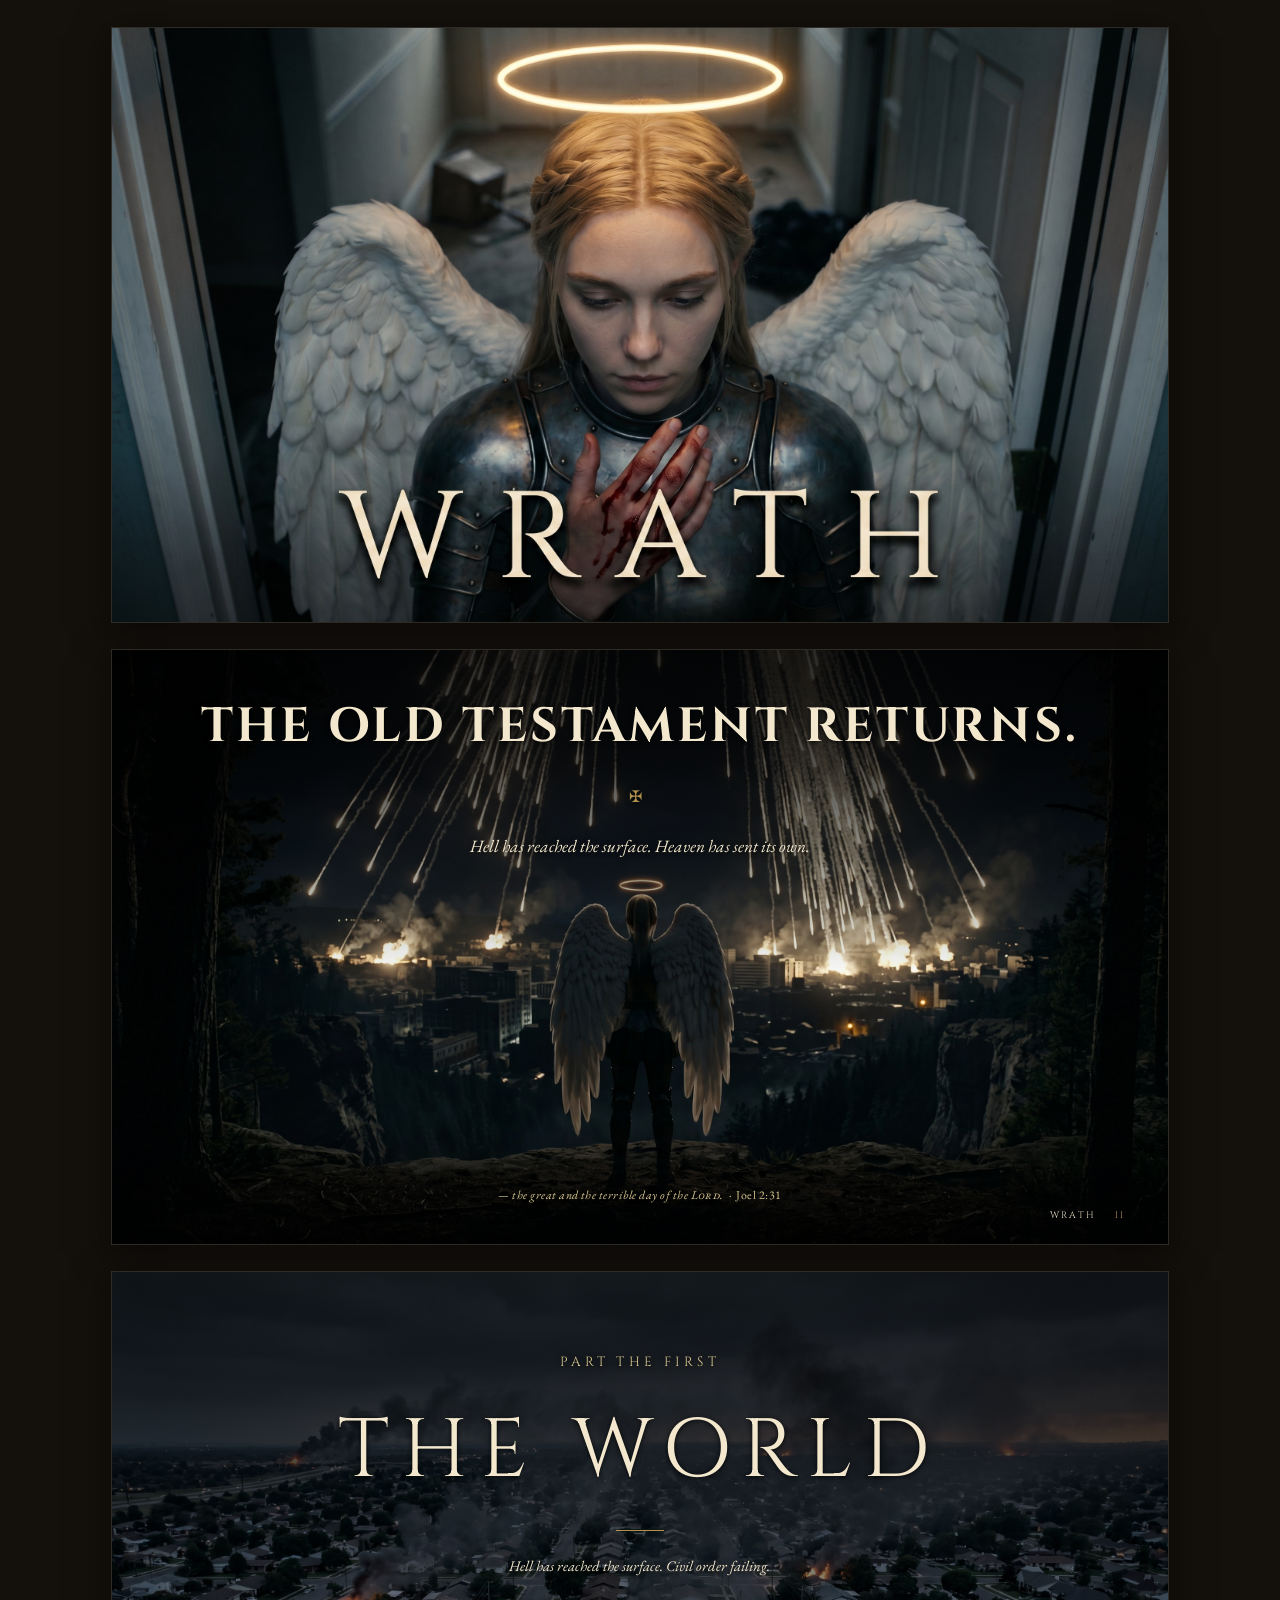
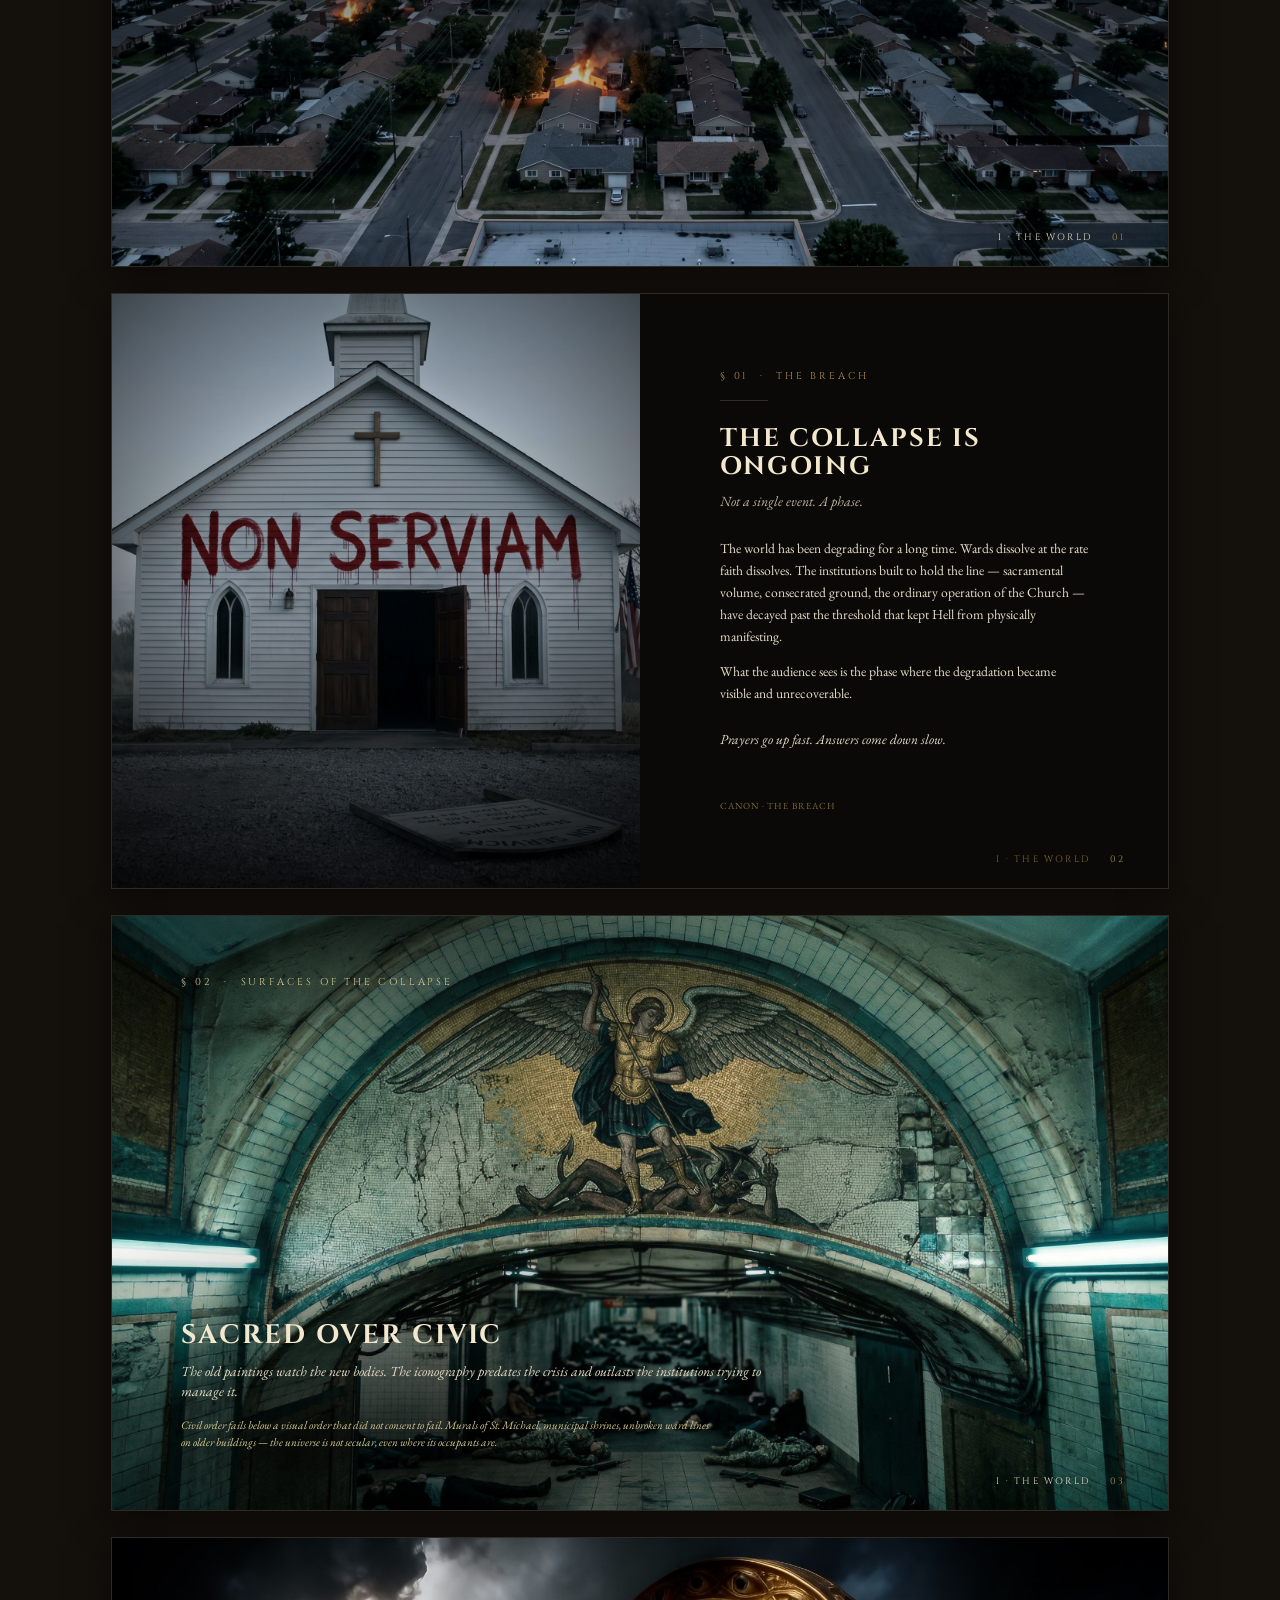
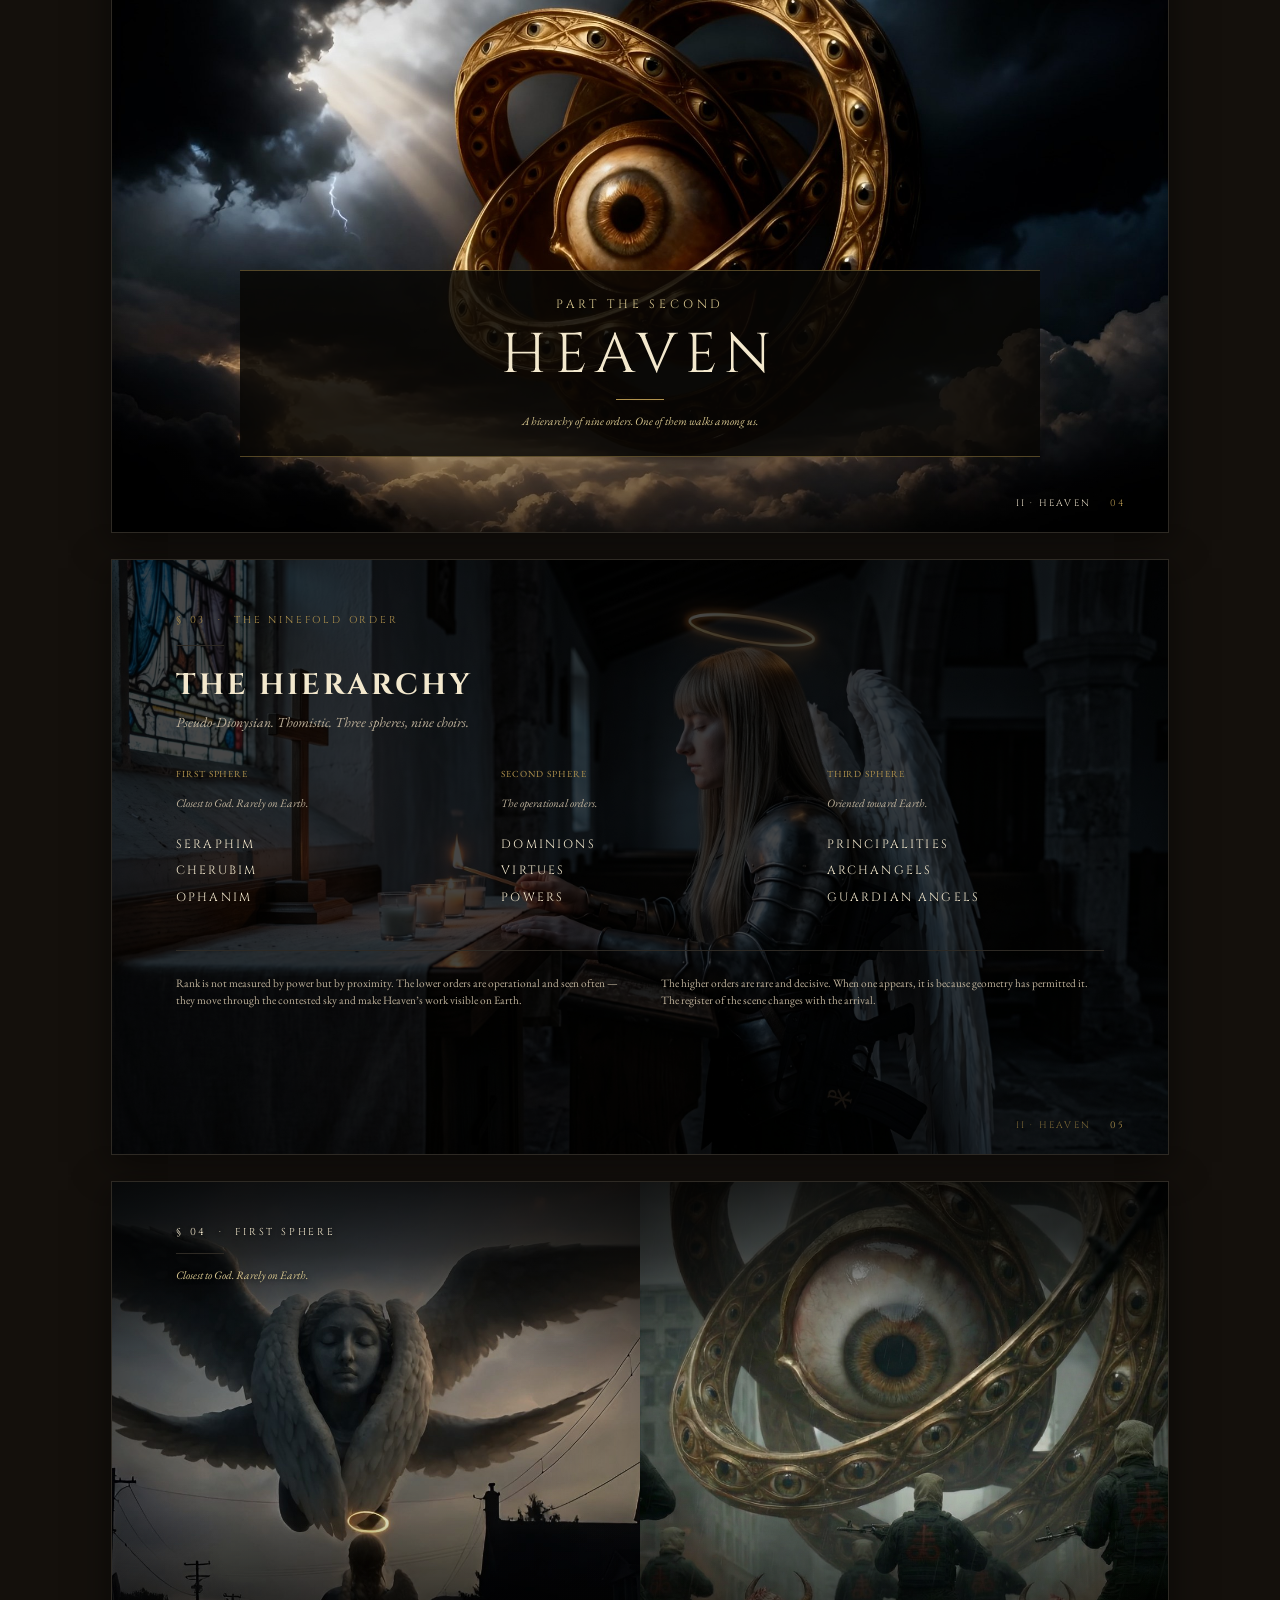
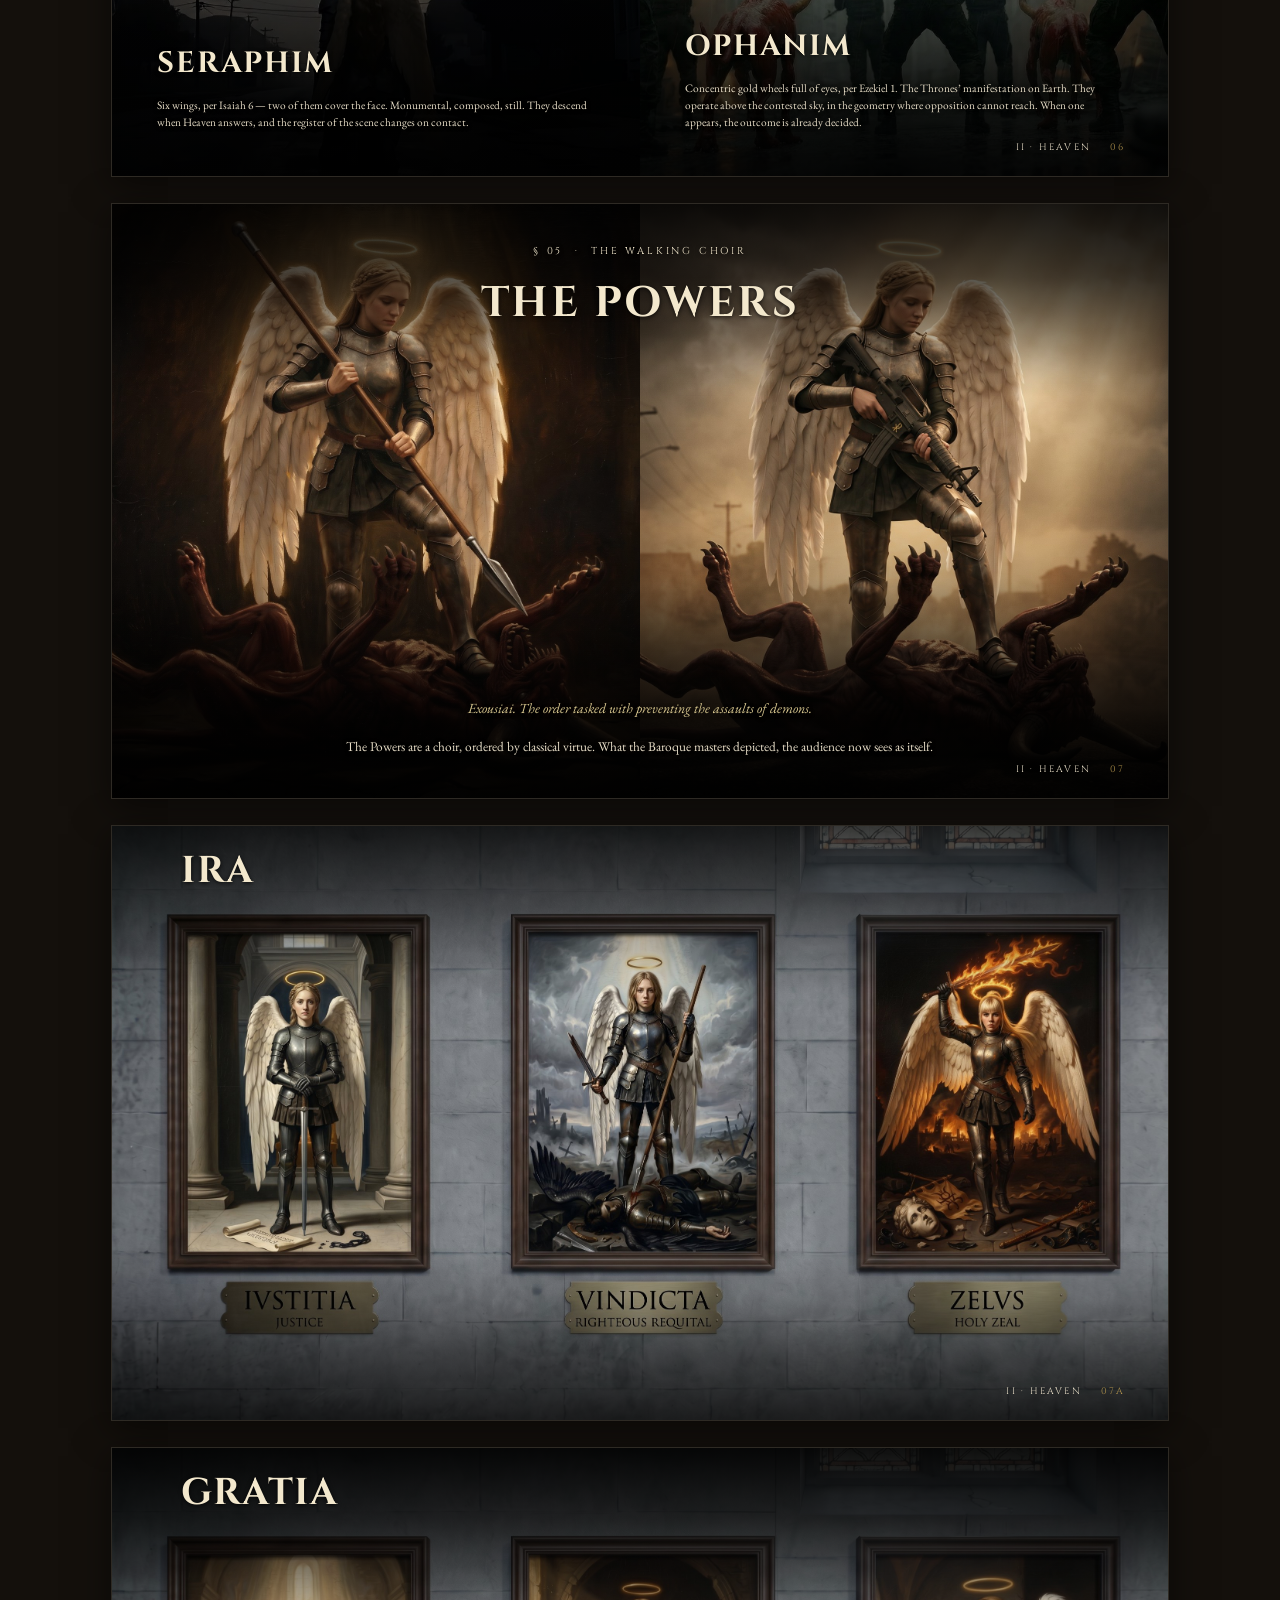
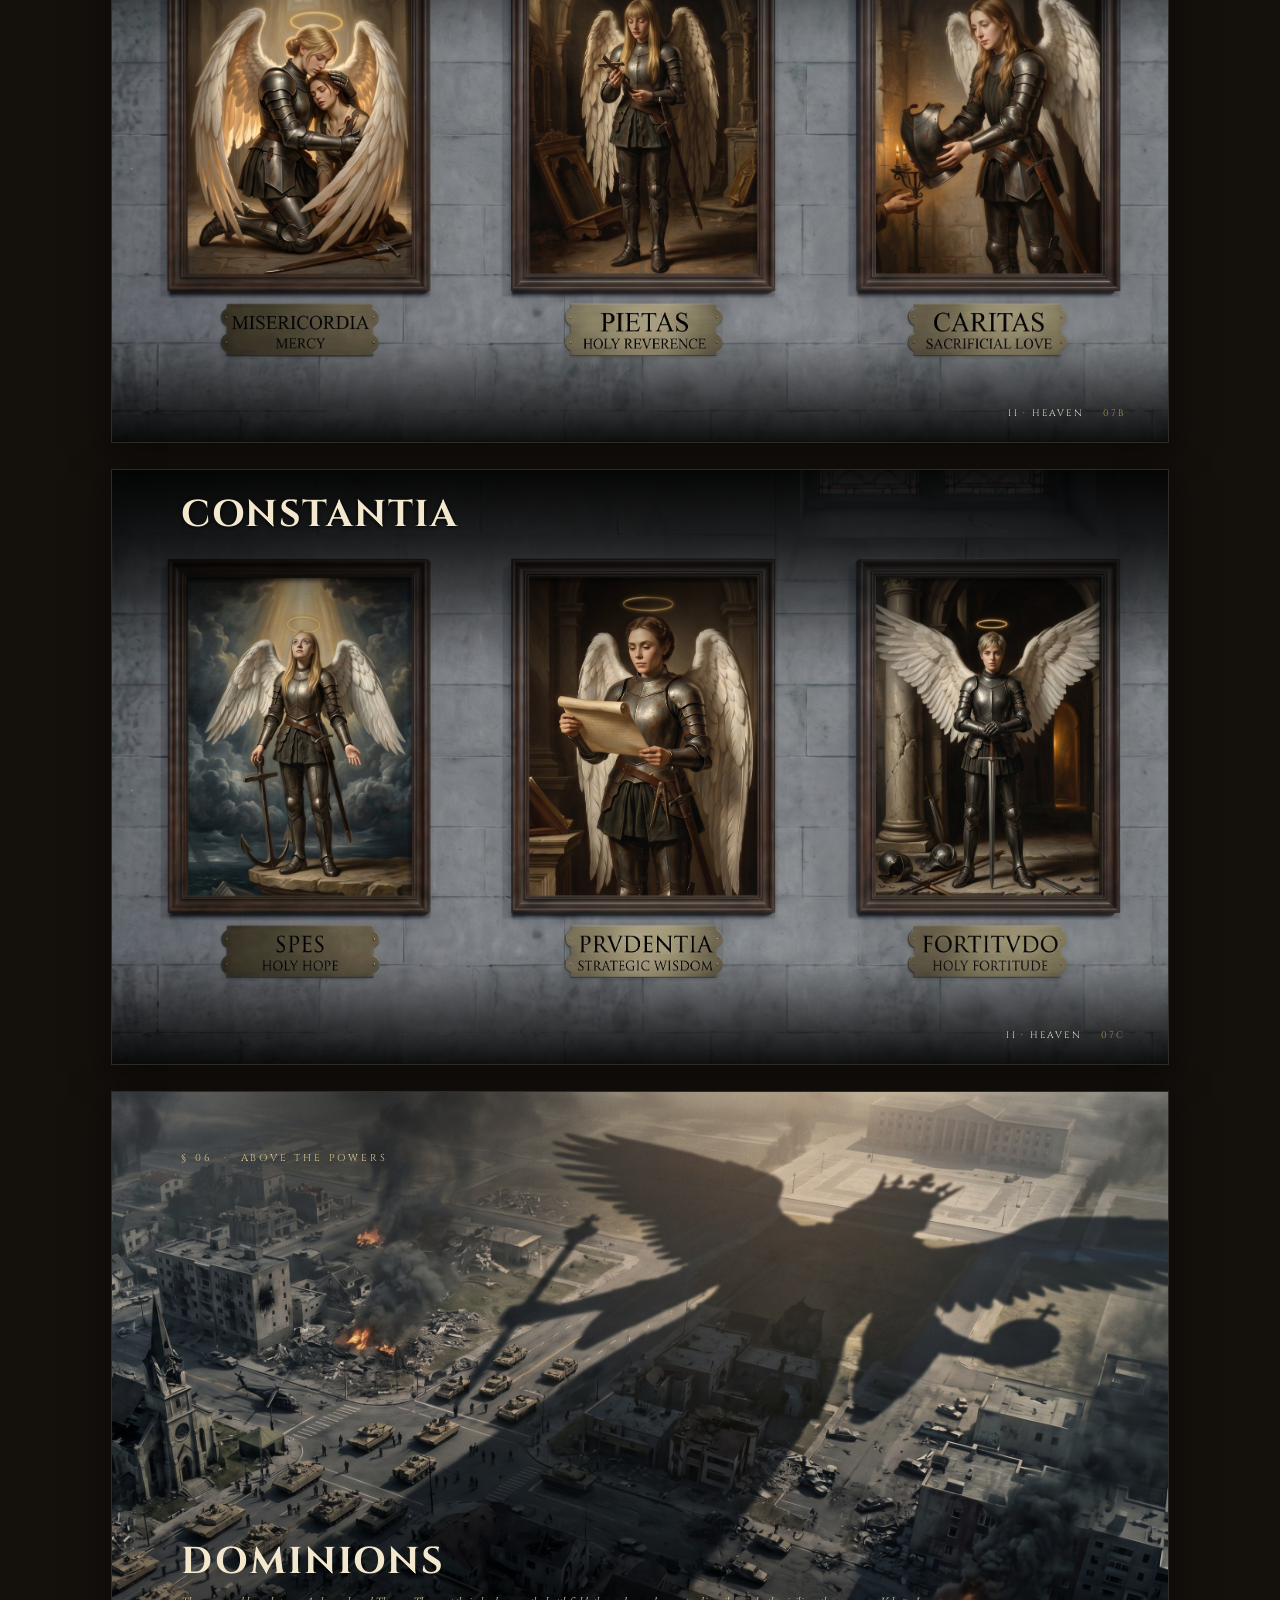
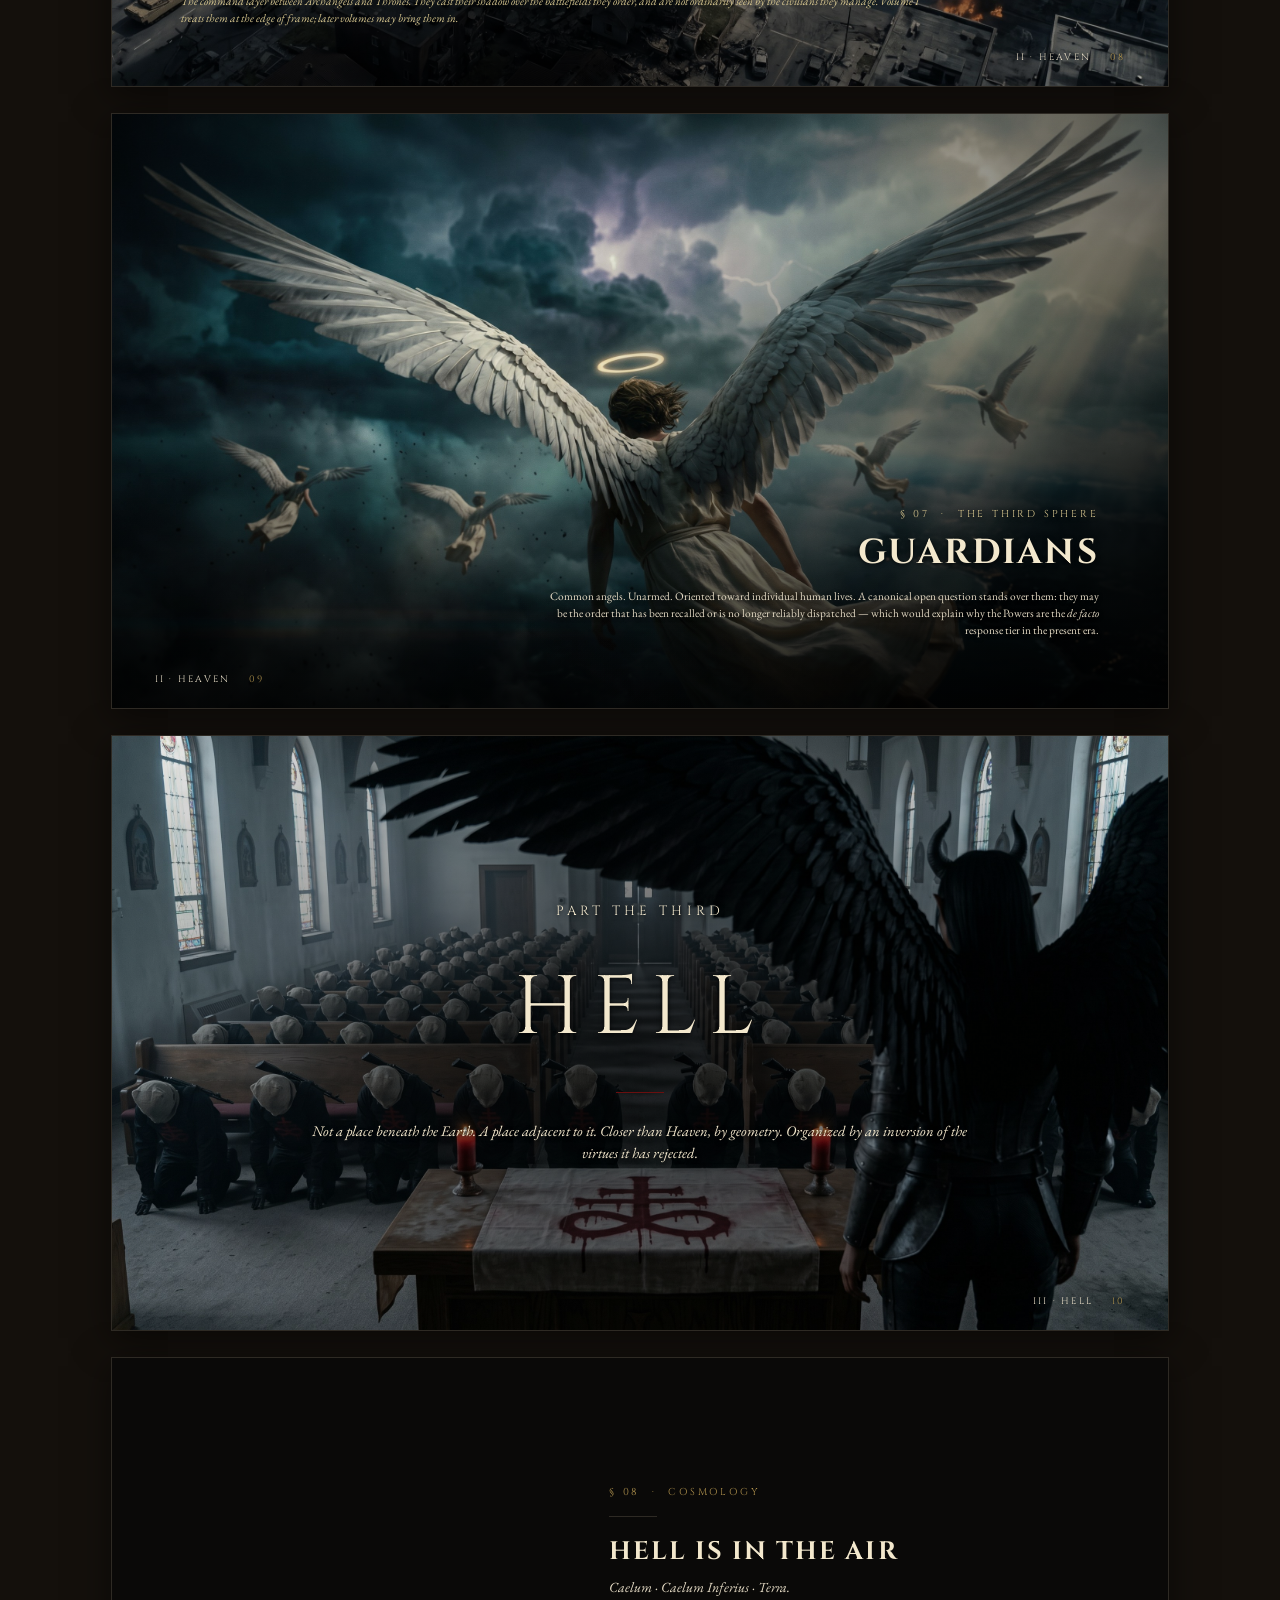
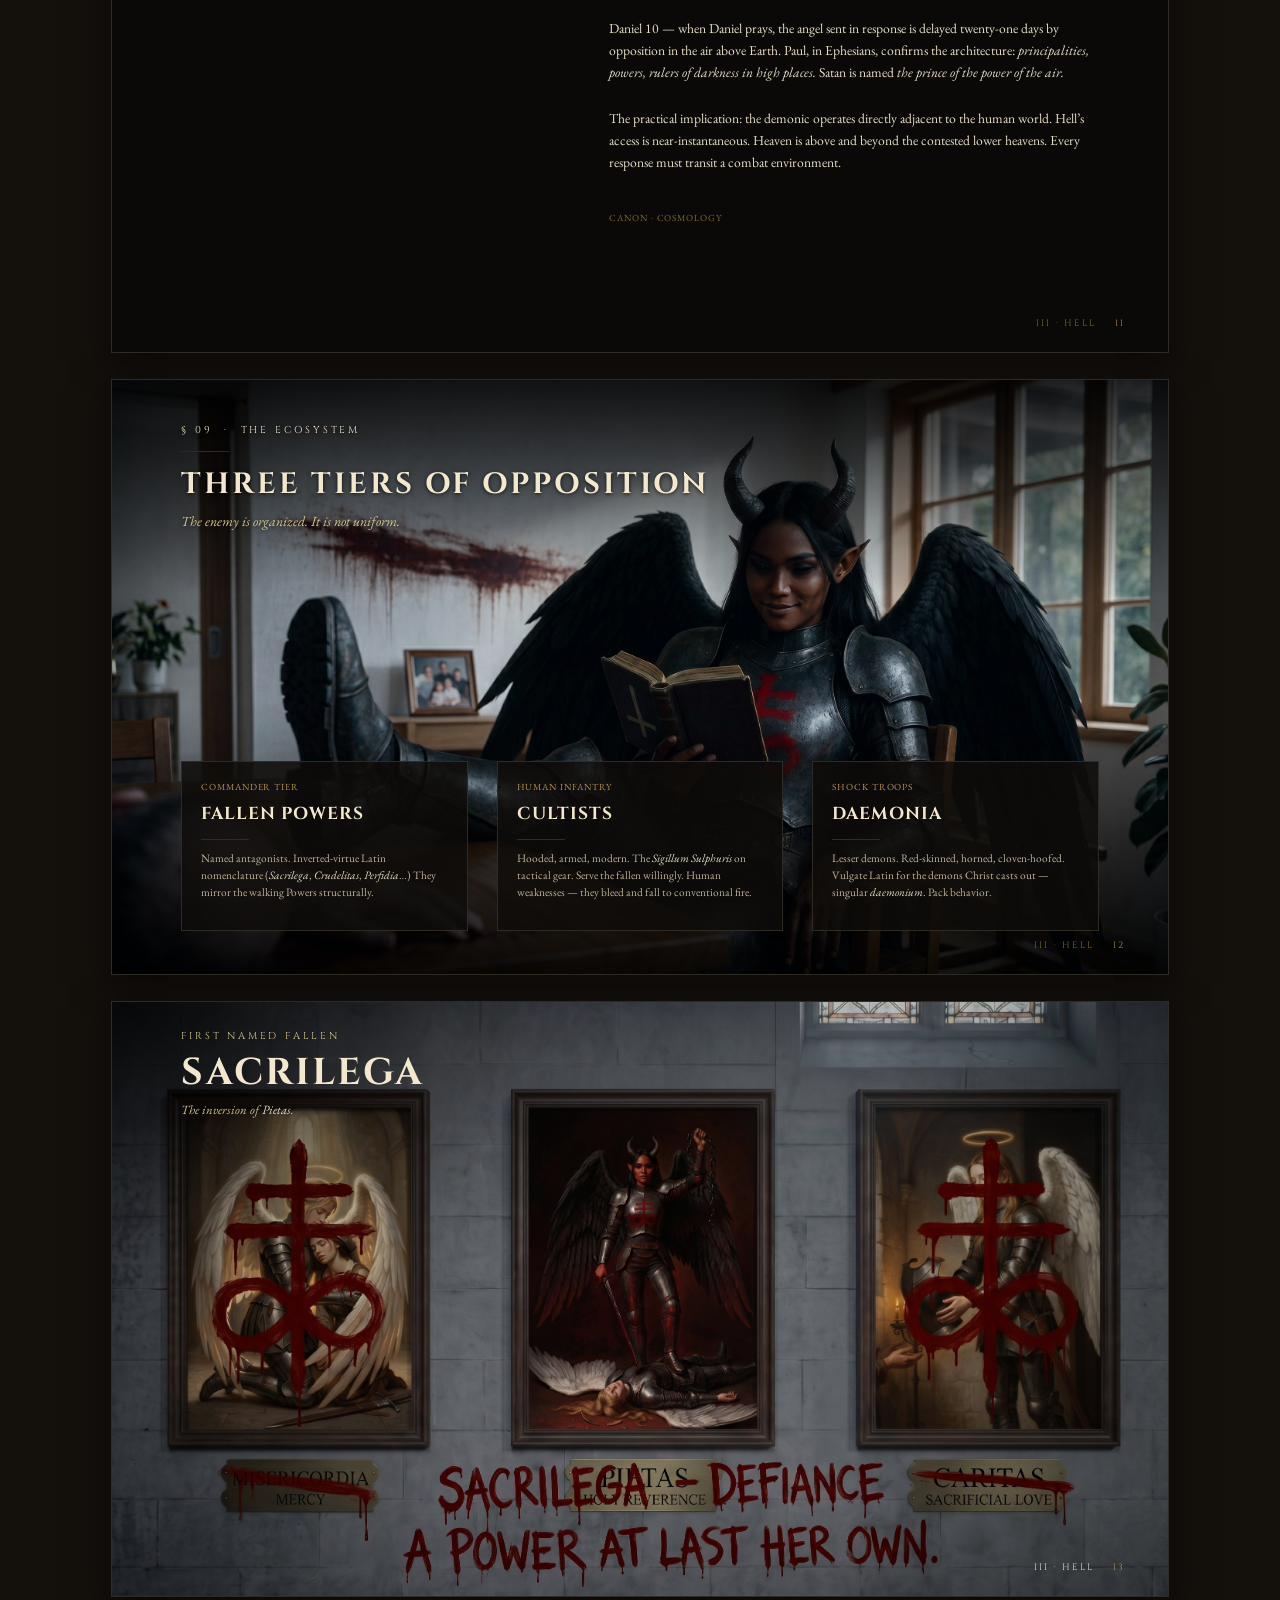
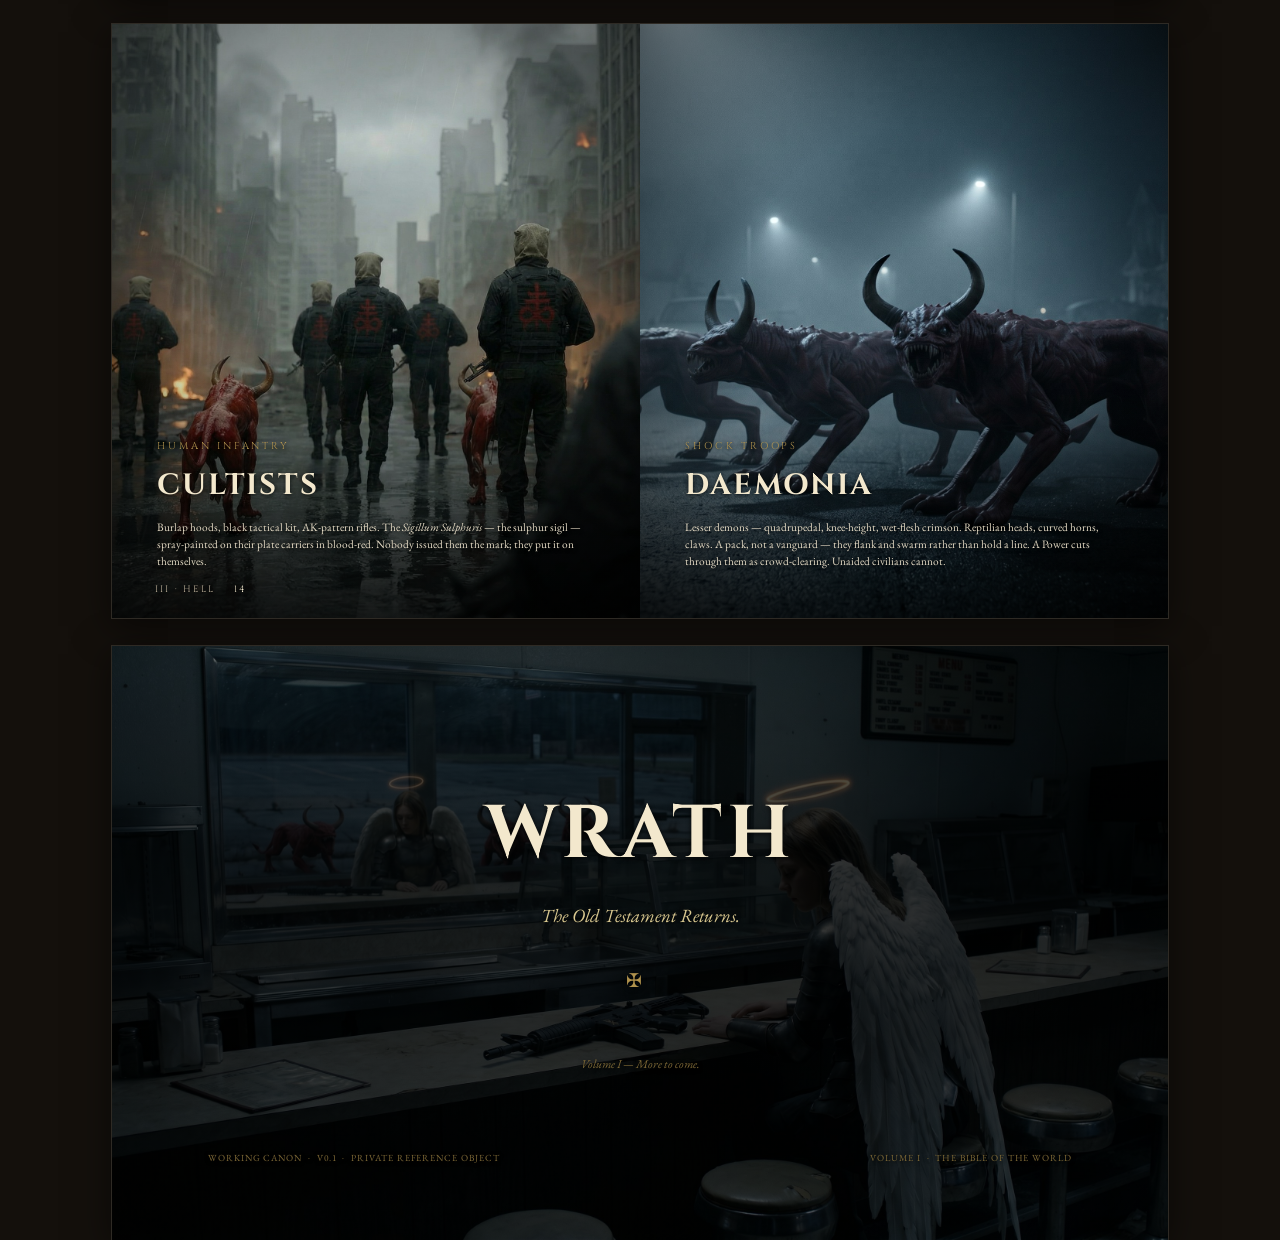
==== commit 0e8a03b5: "Add files via upload" ====
--- a/docs/pitch_docs/index.html
+++ b/docs/pitch_docs/index.html
@@ -4,7 +4,30 @@
 <meta charset="utf-8"/>
 <meta name="viewport" content="width=device-width,initial-scale=1"/>
 <title>Wrath — A Frontispiece</title>
-<meta name="description" content="Wrath — a cosmology in contemporary collapse. The Old Testament Returns. Volume I, the working canon behind the trailer."/>
+<meta name="description" content="Wrath — a cosmology in contemporary collapse. A frontispiece to Volume I."/>
+
+<!-- Favicons -->
+<link rel="icon" type="image/svg+xml" href="/wrath/favicon.svg"/>
+<link rel="icon" type="image/png" sizes="512x512" href="/wrath/favicon.png"/>
+<link rel="apple-touch-icon" href="/wrath/apple-touch-icon.png"/>
+
+<!-- Open Graph -->
+<meta property="og:type" content="website"/>
+<meta property="og:title" content="Wrath — A Frontispiece"/>
+<meta property="og:description" content="Wrath — a cosmology in contemporary collapse. A frontispiece to Volume I."/>
+<meta property="og:image" content="https://schmede-ai.github.io/wrath/og-frontispiece.png"/>
+<meta property="og:image:width" content="1200"/>
+<meta property="og:image:height" content="630"/>
+<meta property="og:image:alt" content="Wrath — A Frontispiece. Volume I."/>
+<meta property="og:url" content="https://schmede-ai.github.io/docs/pitch_docs/"/>
+<meta property="og:site_name" content="Wrath"/>
+
+<!-- Twitter -->
+<meta name="twitter:card" content="summary_large_image"/>
+<meta name="twitter:title" content="Wrath — A Frontispiece"/>
+<meta name="twitter:description" content="Wrath — a cosmology in contemporary collapse. A frontispiece to Volume I."/>
+<meta name="twitter:image" content="https://schmede-ai.github.io/wrath/og-frontispiece.png"/>
+
 <link rel="stylesheet" href="css/base.css"/>
 <style>
   html, body { margin: 0; padding: 0; background: #14100c; }
@@ -440,8 +463,16 @@
 <!-- ================================================================== -->
 <!-- PAGE 8 — THE NINEFOLD ORDER                                        -->
 <!-- ================================================================== -->
-<section class="page" id="hierarchy">
-  <div style="position: absolute; top: 40pt; left: 48pt; right: 48pt; bottom: 40pt;">
+<section class="page page--image" id="hierarchy">
+  <!-- Full-bleed background: Pietas in the side chapel, heavily dimmed   -->
+  <!-- so it functions as warm-toned atmosphere rather than discrete art. -->
+  <!-- Page is text-dense; image must read as backdrop only.               -->
+  <div class="full-bleed" style="background-image: url('images/world/pietas_chapel_candle.jpg');"></div>
+  <div style="position: absolute; top: 0; left: 0; right: 0; bottom: 0;
+              background: rgba(0,0,0,0.72);
+              pointer-events: none;"></div>
+
+  <div style="position: absolute; top: 40pt; left: 48pt; right: 48pt; bottom: 40pt; z-index: 2;">
     <div class="eyebrow">§ 03 &nbsp;&middot;&nbsp; The Ninefold Order</div>
     <hr class="rule-h rule-h--short" style="margin-top: 12pt; margin-bottom: 18pt;"/>
 
@@ -493,7 +524,7 @@
       </p>
     </div>
   </div>
-  <div class="folio folio--right">
+  <div class="folio folio--right" style="z-index: 2;">
     <span class="folio__title">II &middot; Heaven</span><span class="folio__num">05</span>
   </div>
 </section>
@@ -591,15 +622,13 @@
 <!-- ================================================================== -->
 <section class="page page--image" id="powers" style="background: #000;">
 
-  <!-- Left panel: ALTARPIECES (the gallery)                              -->
-  <!-- background-position: left center  preserves Iustitia on the far    -->
-  <!-- left edge of the gallery wall when the image is cover-cropped.     -->
+  <!-- Left panel: Iustitia Victorious (altarpiece) -->
   <div style="position: absolute; top: 0; bottom: 0; left: 0; width: 396pt;
               overflow: hidden;
               background-color: #000;
-              background-image: url('images/paintings/church_gallery.jpg');
+              background-image: url('images/paintings/iustitia_victorious.jpg');
               background-size: cover;
-              background-position: left center;
+              background-position: center;
               background-repeat: no-repeat;">
     <div class="vignette"></div>
   </div>
@@ -660,6 +689,115 @@
 
   <div class="folio folio--right" style="color: #f3e8cd; z-index: 5;">
     <span class="folio__title" style="color: #e6dcc6;">II &middot; Heaven</span><span class="folio__num">07</span>
+  </div>
+</section>
+</div>
+<div class="allpages-slot">
+<!-- ================================================================== -->
+<!-- PAGE — WALL I · IRA (full-bleed altarpiece, dim top+bottom)        -->
+<!-- ================================================================== -->
+<section class="page page--image" id="wall-ira">
+  <div class="full-bleed" style="background-image: url('images/paintings/wall_1_wrath.jpg');"></div>
+
+  <!-- Top dim band -->
+  <div style="position: absolute; top: 0; left: 0; right: 0; height: 130pt;
+              background: linear-gradient(180deg,
+                rgba(0,0,0,0.78) 0%,
+                rgba(0,0,0,0.50) 38%,
+                rgba(0,0,0,0.22) 68%,
+                rgba(0,0,0,0.06) 90%,
+                rgba(0,0,0,0) 100%);
+              pointer-events: none;"></div>
+
+  <!-- Bottom dim band -->
+  <div style="position: absolute; bottom: 0; left: 0; right: 0; height: 130pt;
+              background: linear-gradient(0deg,
+                rgba(0,0,0,0.78) 0%,
+                rgba(0,0,0,0.50) 38%,
+                rgba(0,0,0,0.22) 68%,
+                rgba(0,0,0,0.06) 90%,
+                rgba(0,0,0,0) 100%);
+              pointer-events: none;"></div>
+
+  <!-- Single Latin word, top-left in the dim band -->
+  <div class="overlay overlay--tl" style="top: 20pt; text-shadow: 0 1pt 3pt rgba(0,0,0,0.85);">
+    <div class="titleface" style="color: #f3e8cd; font-size: 28pt; line-height: 1; letter-spacing: 0.04em;">
+      Ira
+    </div>
+  </div>
+
+  <div class="folio folio--right" style="color: #f3e8cd; z-index: 2;">
+    <span class="folio__title" style="color: #e6dcc6;">II &middot; Heaven</span><span class="folio__num">07a</span>
+  </div>
+</section>
+</div>
+<div class="allpages-slot">
+<!-- ================================================================== -->
+<!-- PAGE — WALL II · GRATIA (full-bleed altarpiece, dim top+bottom)    -->
+<!-- ================================================================== -->
+<section class="page page--image" id="wall-gratia">
+  <div class="full-bleed" style="background-image: url('images/paintings/wall_2_grace.jpg');"></div>
+
+  <div style="position: absolute; top: 0; left: 0; right: 0; height: 150pt;
+              background: linear-gradient(180deg,
+                rgba(0,0,0,0.94) 0%,
+                rgba(0,0,0,0.74) 35%,
+                rgba(0,0,0,0.44) 62%,
+                rgba(0,0,0,0.16) 84%,
+                rgba(0,0,0,0) 100%);
+              pointer-events: none;"></div>
+
+  <div style="position: absolute; bottom: 0; left: 0; right: 0; height: 85pt;
+              background: linear-gradient(0deg,
+                rgba(0,0,0,0.88) 0%,
+                rgba(0,0,0,0.52) 38%,
+                rgba(0,0,0,0.18) 72%,
+                rgba(0,0,0,0) 100%);
+              pointer-events: none;"></div>
+
+  <div class="overlay overlay--tl" style="top: 20pt; text-shadow: 0 1pt 3pt rgba(0,0,0,0.85);">
+    <div class="titleface" style="color: #f3e8cd; font-size: 28pt; line-height: 1; letter-spacing: 0.04em;">
+      Gratia
+    </div>
+  </div>
+
+  <div class="folio folio--right" style="color: #f3e8cd; z-index: 2;">
+    <span class="folio__title" style="color: #e6dcc6;">II &middot; Heaven</span><span class="folio__num">07b</span>
+  </div>
+</section>
+</div>
+<div class="allpages-slot">
+<!-- ================================================================== -->
+<!-- PAGE — WALL III · CONSTANTIA (full-bleed altarpiece, dim top+bottom)-->
+<!-- ================================================================== -->
+<section class="page page--image" id="wall-constantia">
+  <div class="full-bleed" style="background-image: url('images/paintings/wall_3_constancy.jpg');"></div>
+
+  <div style="position: absolute; top: 0; left: 0; right: 0; height: 150pt;
+              background: linear-gradient(180deg,
+                rgba(0,0,0,0.94) 0%,
+                rgba(0,0,0,0.74) 35%,
+                rgba(0,0,0,0.44) 62%,
+                rgba(0,0,0,0.16) 84%,
+                rgba(0,0,0,0) 100%);
+              pointer-events: none;"></div>
+
+  <div style="position: absolute; bottom: 0; left: 0; right: 0; height: 85pt;
+              background: linear-gradient(0deg,
+                rgba(0,0,0,0.88) 0%,
+                rgba(0,0,0,0.52) 38%,
+                rgba(0,0,0,0.18) 72%,
+                rgba(0,0,0,0) 100%);
+              pointer-events: none;"></div>
+
+  <div class="overlay overlay--tl" style="top: 20pt; text-shadow: 0 1pt 3pt rgba(0,0,0,0.85);">
+    <div class="titleface" style="color: #f3e8cd; font-size: 28pt; line-height: 1; letter-spacing: 0.04em;">
+      Constantia
+    </div>
+  </div>
+
+  <div class="folio folio--right" style="color: #f3e8cd; z-index: 2;">
+    <span class="folio__title" style="color: #e6dcc6;">II &middot; Heaven</span><span class="folio__num">07c</span>
   </div>
 </section>
 </div>
@@ -830,48 +968,67 @@
 <!-- ================================================================== -->
 <!-- PAGE 15 — THE ANTAGONIST ECOSYSTEM                                 -->
 <!-- ================================================================== -->
-<section class="page" id="ecosystem">
-  <!-- Top text region: header + grid                                     -->
-  <div style="position: absolute; top: 32pt; left: 52pt; right: 52pt;">
-    <div class="eyebrow">§ 09 &nbsp;&middot;&nbsp; The Ecosystem</div>
+<section class="page page--image" id="ecosystem">
+  <!-- Full-bleed background: sacrilega_kitchen as the visual bed -->
+  <div class="full-bleed" style="background-image: url('images/hell/sacrilega_kitchen.jpg');"></div>
+
+  <!-- Top + bottom feathered bands so the middle of the image (the inverted -->
+  <!-- bible on the table) breathes; title sits on the top band, cards sit  -->
+  <!-- on the bottom band.                                                   -->
+  <div style="position: absolute; top: 0; right: 0; bottom: 0; left: 0;
+              background: linear-gradient(180deg,
+                rgba(0,0,0,0.84) 0%,
+                rgba(0,0,0,0.48) 18%,
+                rgba(0,0,0,0.06) 36%,
+                rgba(0,0,0,0.06) 54%,
+                rgba(0,0,0,0.48) 78%,
+                rgba(0,0,0,0.86) 100%);
+              pointer-events: none;"></div>
+
+  <!-- Top header: eyebrow, rule, title, subtitle -->
+  <div style="position: absolute; top: 32pt; left: 52pt; right: 52pt; z-index: 2;
+              text-shadow: 0 1pt 3pt rgba(0,0,0,0.75);">
+    <div class="eyebrow" style="color: #f3e8cd;">§ 09 &nbsp;&middot;&nbsp; The Ecosystem</div>
     <hr class="rule-h rule-h--short" style="margin-top: 10pt; margin-bottom: 12pt;"/>
 
-    <div class="page-title" style="font-size: 22pt;">Three Tiers of Opposition</div>
-    <div class="page-subtitle">The enemy is organized. It is not uniform.</div>
-
-    <div style="display: grid; grid-template-columns: 1fr 1fr 1fr; gap: 22pt; margin-top: 22pt;">
-      <div style="border: 0.5pt solid #2e2a24; padding: 14pt; background: #141210;">
-        <div class="micro" style="color: #b0924d;">Commander tier</div>
-        <div class="titleface" style="font-size: 13pt; color: #f3e8cd; margin-top: 5pt;">Fallen Powers</div>
-        <hr class="rule-h rule-h--short" style="margin: 8pt 0;"/>
-        <p class="small" style="font-size: 8.5pt; line-height: 1.5;">
-          Named antagonists. Inverted-virtue Latin nomenclature
-          (<em>Sacrilega</em>, <em>Crudelitas</em>, <em>Perfidia</em>&hellip;)
-          They mirror the walking Powers structurally.
-        </p>
-      </div>
-
-      <div style="border: 0.5pt solid #2e2a24; padding: 14pt; background: #141210;">
-        <div class="micro" style="color: #b0924d;">Human infantry</div>
-        <div class="titleface" style="font-size: 13pt; color: #f3e8cd; margin-top: 5pt;">Cultists</div>
-        <hr class="rule-h rule-h--short" style="margin: 8pt 0;"/>
-        <p class="small" style="font-size: 8.5pt; line-height: 1.5;">
-          Hooded, armed, modern. The <em>Sigillum Sulphuris</em> on
-          tactical gear. Serve the fallen willingly. Human weaknesses
-          &mdash; they bleed and fall to conventional fire.
-        </p>
-      </div>
-
-      <div style="border: 0.5pt solid #2e2a24; padding: 14pt; background: #141210;">
-        <div class="micro" style="color: #b0924d;">Shock troops</div>
-        <div class="titleface" style="font-size: 13pt; color: #f3e8cd; margin-top: 5pt;">Daemonia</div>
-        <hr class="rule-h rule-h--short" style="margin: 8pt 0;"/>
-        <p class="small" style="font-size: 8.5pt; line-height: 1.5;">
-          Lesser demons. Red-skinned, horned, cloven-hoofed.
-          Vulgate Latin for the demons Christ casts out &mdash; singular
-          <em>daemonium</em>. Pack behavior.
-        </p>
-      </div>
+    <div class="page-title" style="font-size: 22pt; color: #f3e8cd;">Three Tiers of Opposition</div>
+    <div class="page-subtitle" style="color: #d9c890;">The enemy is organized. It is not uniform.</div>
+  </div>
+
+  <!-- Bottom: 3-card grid, anchored to the bottom band -->
+  <div style="position: absolute; bottom: 32pt; left: 52pt; right: 52pt; z-index: 2;
+              display: grid; grid-template-columns: 1fr 1fr 1fr; gap: 22pt;">
+    <div style="border: 0.5pt solid #2e2a24; padding: 14pt; background: rgba(15, 12, 10, 0.86);">
+      <div class="micro" style="color: #b0924d;">Commander tier</div>
+      <div class="titleface" style="font-size: 13pt; color: #f3e8cd; margin-top: 5pt;">Fallen Powers</div>
+      <hr class="rule-h rule-h--short" style="margin: 8pt 0;"/>
+      <p class="small" style="font-size: 8.5pt; line-height: 1.5;">
+        Named antagonists. Inverted-virtue Latin nomenclature
+        (<em>Sacrilega</em>, <em>Crudelitas</em>, <em>Perfidia</em>&hellip;)
+        They mirror the walking Powers structurally.
+      </p>
+    </div>
+
+    <div style="border: 0.5pt solid #2e2a24; padding: 14pt; background: rgba(15, 12, 10, 0.86);">
+      <div class="micro" style="color: #b0924d;">Human infantry</div>
+      <div class="titleface" style="font-size: 13pt; color: #f3e8cd; margin-top: 5pt;">Cultists</div>
+      <hr class="rule-h rule-h--short" style="margin: 8pt 0;"/>
+      <p class="small" style="font-size: 8.5pt; line-height: 1.5;">
+        Hooded, armed, modern. The <em>Sigillum Sulphuris</em> on
+        tactical gear. Serve the fallen willingly. Human weaknesses
+        &mdash; they bleed and fall to conventional fire.
+      </p>
+    </div>
+
+    <div style="border: 0.5pt solid #2e2a24; padding: 14pt; background: rgba(15, 12, 10, 0.86);">
+      <div class="micro" style="color: #b0924d;">Shock troops</div>
+      <div class="titleface" style="font-size: 13pt; color: #f3e8cd; margin-top: 5pt;">Daemonia</div>
+      <hr class="rule-h rule-h--short" style="margin: 8pt 0;"/>
+      <p class="small" style="font-size: 8.5pt; line-height: 1.5;">
+        Lesser demons. Red-skinned, horned, cloven-hoofed.
+        Vulgate Latin for the demons Christ casts out &mdash; singular
+        <em>daemonium</em>. Pack behavior.
+      </p>
     </div>
   </div>
 
@@ -882,54 +1039,36 @@
 </div>
 <div class="allpages-slot">
 <!-- ================================================================== -->
-<!-- PAGE — FALLEN POWERS · SACRILEGA (full-bleed w/ left column)       -->
+<!-- PAGE — FALLEN POWERS · SACRILEGA (full-bleed altarpiece)           -->
 <!-- ================================================================== -->
 <section class="page page--image" id="sacrilega">
-  <div class="full-bleed" style="background-image: url('images/hell/sacrilega_kitchen.jpg');"></div>
-
-  <!-- Tighter feathered darkening — narrower zone since the text is now  -->
-  <!-- a compact named-card rather than a full narrative column.          -->
+  <div class="full-bleed" style="background-image: url('images/paintings/wall_sacrilega.jpg');"></div>
+
+  <!-- Soft radial darkening in the top-left corner only — same pattern    -->
+  <!-- DOMINION (page 11) uses for full-bleed altarpieces. Center subject  -->
+  <!-- and bottom blood-inscription band stay completely unobstructed.     -->
   <div style="position: absolute; top: 0; right: 0; bottom: 0; left: 0;
-              background: radial-gradient(ellipse 480pt 540pt at 0% 50%,
-                rgba(0,0,0,0.92) 0%,
-                rgba(0,0,0,0.76) 22%,
-                rgba(0,0,0,0.50) 46%,
-                rgba(0,0,0,0.24) 70%,
-                rgba(0,0,0,0.06) 90%,
-                rgba(0,0,0,0) 100%);
-              pointer-events: none;"></div>
-
-  <!-- Text block: vertically centered in the left column. Reads as a     -->
-  <!-- formal named-portrait card — placard, gloss, single line of canon. -->
-  <div style="position: absolute; top: 50%; transform: translateY(-50%);
-              left: 42pt; width: 300pt;
-              text-shadow: 0 1pt 3pt rgba(0,0,0,0.75);">
-
+              background: radial-gradient(ellipse 460pt 240pt at 0% 0%,
+                rgba(0,0,0,0.74) 0%,
+                rgba(0,0,0,0.46) 28%,
+                rgba(0,0,0,0.20) 55%,
+                rgba(0,0,0,0.06) 82%,
+                rgba(0,0,0,0) 100%);
+              pointer-events: none;"></div>
+
+  <!-- Museum-label minimal: eyebrow + name in the top-left corner only.   -->
+  <!-- No body text. The painting is the statement.                        -->
+  <div class="overlay overlay--tl" style="top: 20pt; max-width: 360pt;">
     <div class="eyebrow" style="color: #d9c890;">First Named Fallen</div>
-
-    <div class="placard"
-         style="margin-top: 14pt; border-color: #6a0f0f;
-                background: rgba(106, 15, 15, 0.18);
-                padding: 14pt 16pt;">
-      <div class="placard__latin" style="color: #d8432a; font-size: 24pt;">Sacrilega</div>
-      <div class="placard__english" style="margin-top: 6pt; font-size: 9pt; color: #e6dcc6;">
-        She who defiles what was sacred
-      </div>
-    </div>
-
-    <p class="small italic" style="margin-top: 16pt; color: #d9c890; font-size: 9.5pt; line-height: 1.5;">
-      The inversion of Pietas. Reverence turned to defiance.
-    </p>
-
-    <p style="margin-top: 12pt; font-size: 9pt; color: #f0e7d1; line-height: 1.6;">
-      Fallen Powers take their names from the Latin inversion of the
-      virtue they reject. Sacrilega is the first &mdash; the warrior&rsquo;s
-      oath broken.
-    </p>
-
-  </div>
-
-  <div class="folio folio--right" style="color: #f3e8cd;">
+    <div class="titleface" style="color: #f3e8cd; font-size: 28pt; line-height: 1; margin-top: 8pt;">
+      Sacrilega
+    </div>
+    <div class="small italic" style="color: #d9c890; margin-top: 6pt; font-size: 9.5pt;">
+      The inversion of <em>Pietas</em>.
+    </div>
+  </div>
+
+  <div class="folio folio--right" style="color: #f3e8cd; z-index: 2;">
     <span class="folio__title" style="color: #e6dcc6;">III &middot; Hell</span><span class="folio__num">13</span>
   </div>
 </section>
@@ -991,10 +1130,25 @@
 <!-- ================================================================== -->
 <!-- PAGE 18 — BACK COVER                                               -->
 <!-- ================================================================== -->
-<section class="page page--pure" id="backcover">
-  <div class="pad-xl h-full flex col between">
-
-    <div style="flex: 1; display: flex; align-items: center; justify-content: center; flex-direction: column; text-align: center;">
+<section class="page page--image" id="backcover">
+  <!-- Full-bleed: Vindicta in a diner, demons in the reflection.         -->
+  <!-- Closing image — the threat persists past the volume's end.         -->
+  <div class="full-bleed" style="background-image: url('images/world/vindicta_diner_reflection.jpg');"></div>
+
+  <!-- Darkening: stronger at the center band where the title sits,       -->
+  <!-- lighter at top + bottom edges so the image breathes.               -->
+  <div style="position: absolute; top: 0; left: 0; right: 0; bottom: 0;
+              background: linear-gradient(180deg,
+                rgba(0,0,0,0.55) 0%,
+                rgba(0,0,0,0.78) 35%,
+                rgba(0,0,0,0.78) 65%,
+                rgba(0,0,0,0.62) 100%);
+              pointer-events: none;"></div>
+
+  <div class="pad-xl h-full flex col between" style="position: relative; z-index: 2;">
+
+    <div style="flex: 1; display: flex; align-items: center; justify-content: center; flex-direction: column; text-align: center;
+                text-shadow: 0 1pt 4pt rgba(0,0,0,0.85);">
       <div class="titleface" style="font-size: 56pt; color: #f3e8cd; line-height: 1;">
         Wrath
       </div>
@@ -1007,7 +1161,7 @@
       </div>
     </div>
 
-    <div class="flex between" style="align-items: flex-end;">
+    <div class="flex between" style="align-items: flex-end; text-shadow: 0 1pt 3pt rgba(0,0,0,0.85);">
       <div class="micro">Working Canon &nbsp;&middot;&nbsp; v0.1 &nbsp;&middot;&nbsp; Private Reference Object</div>
       <div class="micro" style="text-align: right;">
         Volume I &nbsp;&middot;&nbsp; The Bible of the World
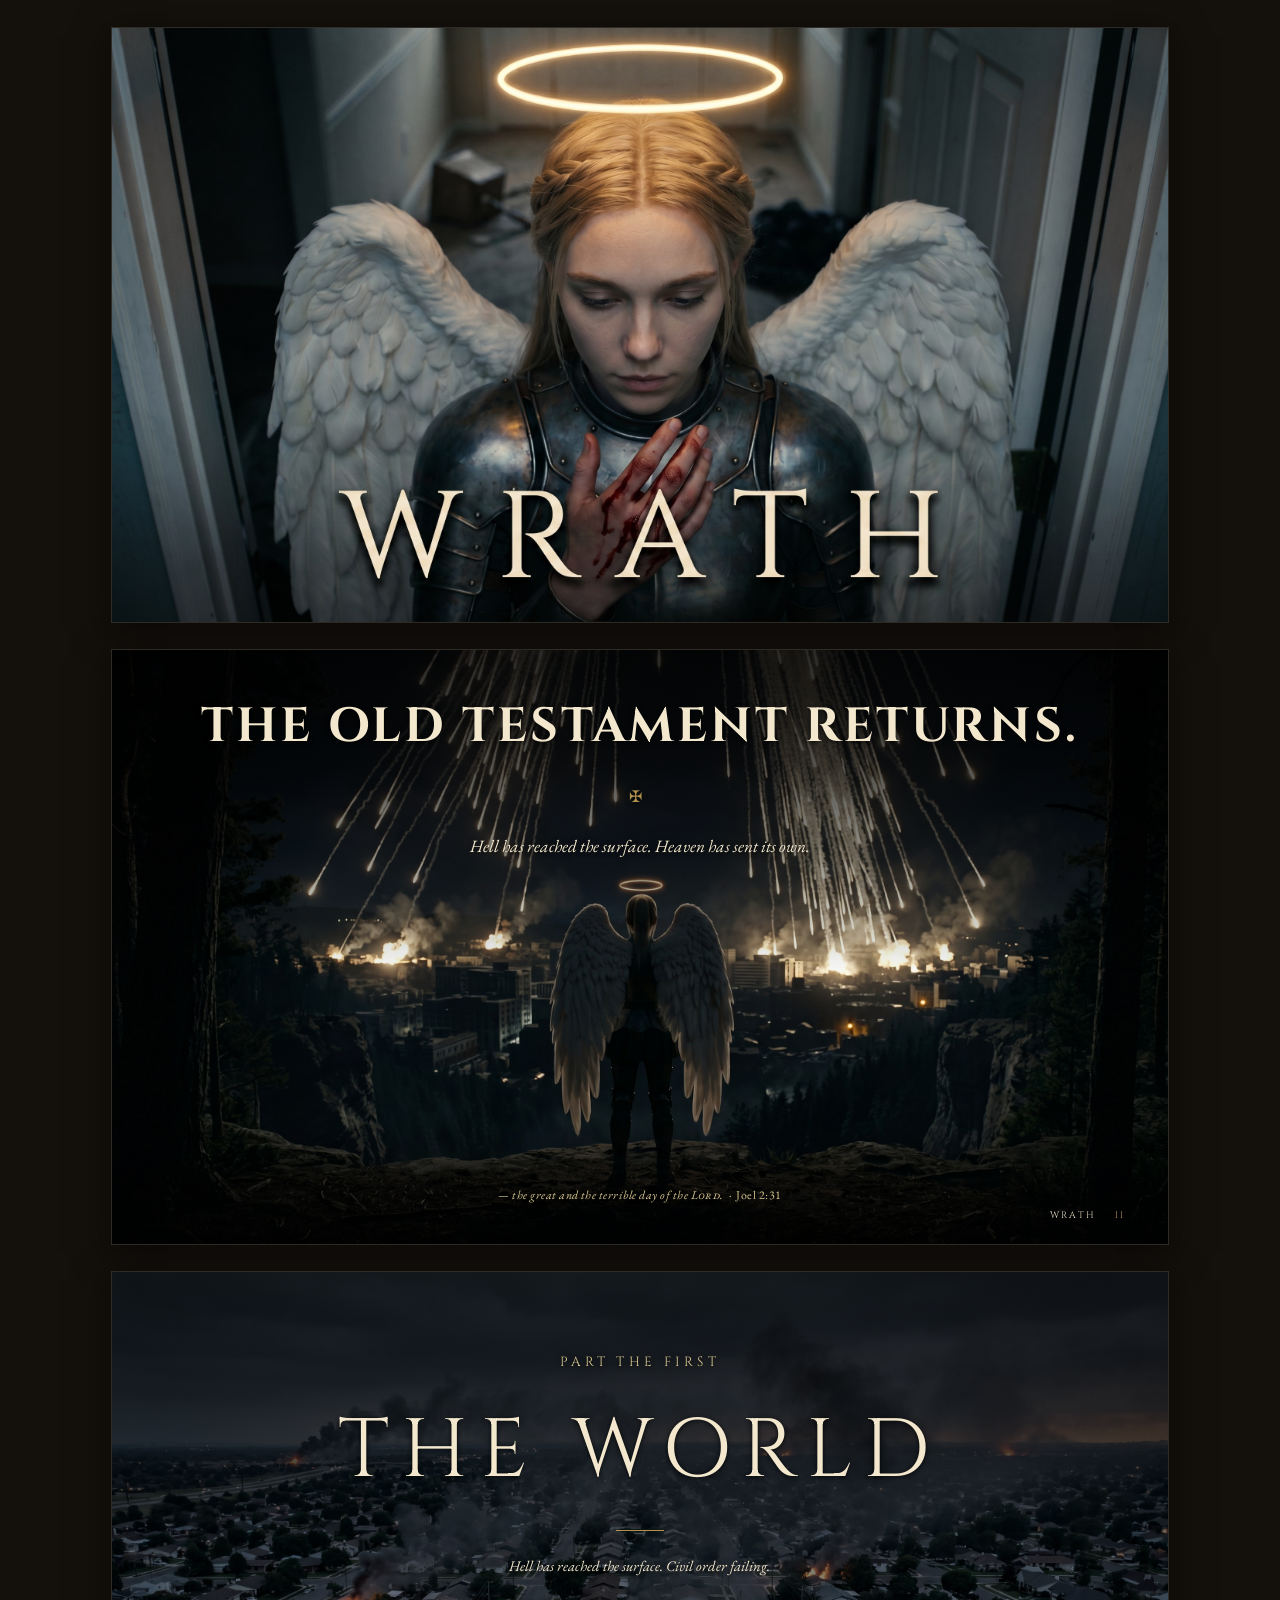
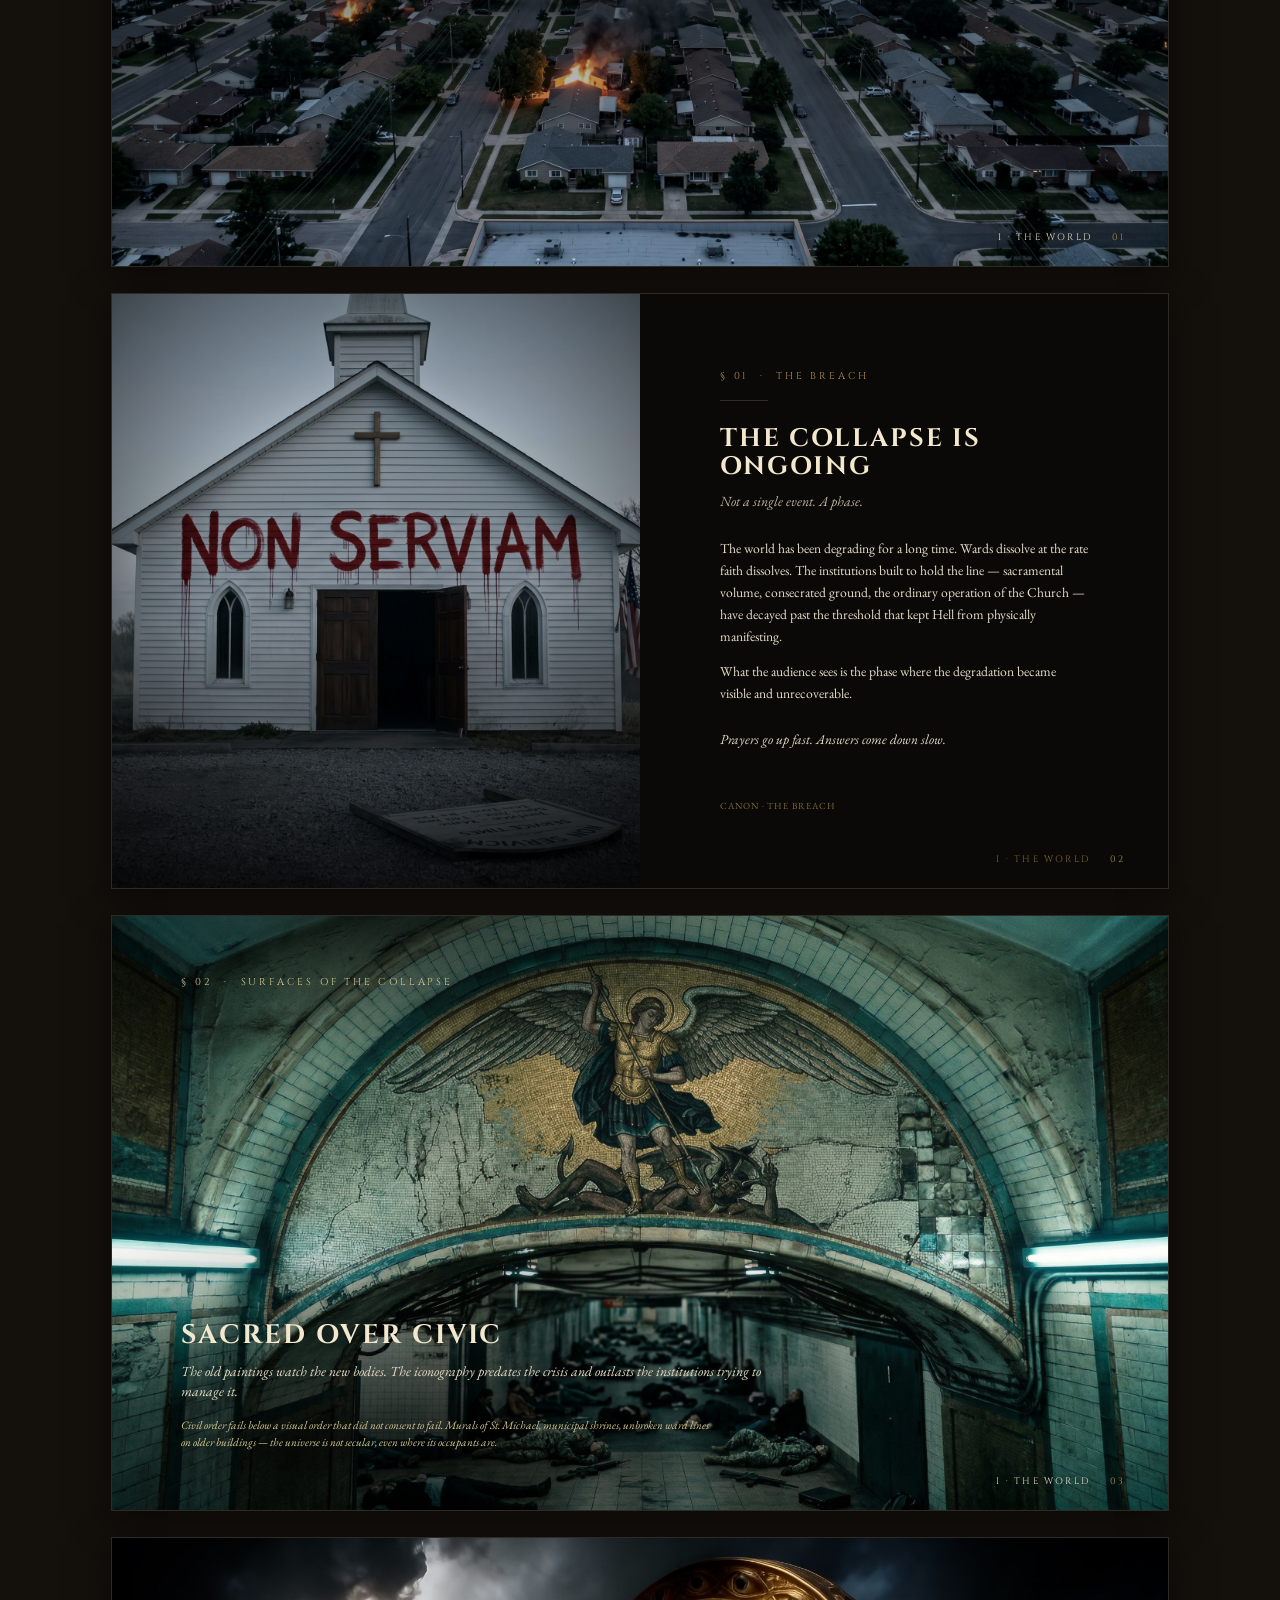
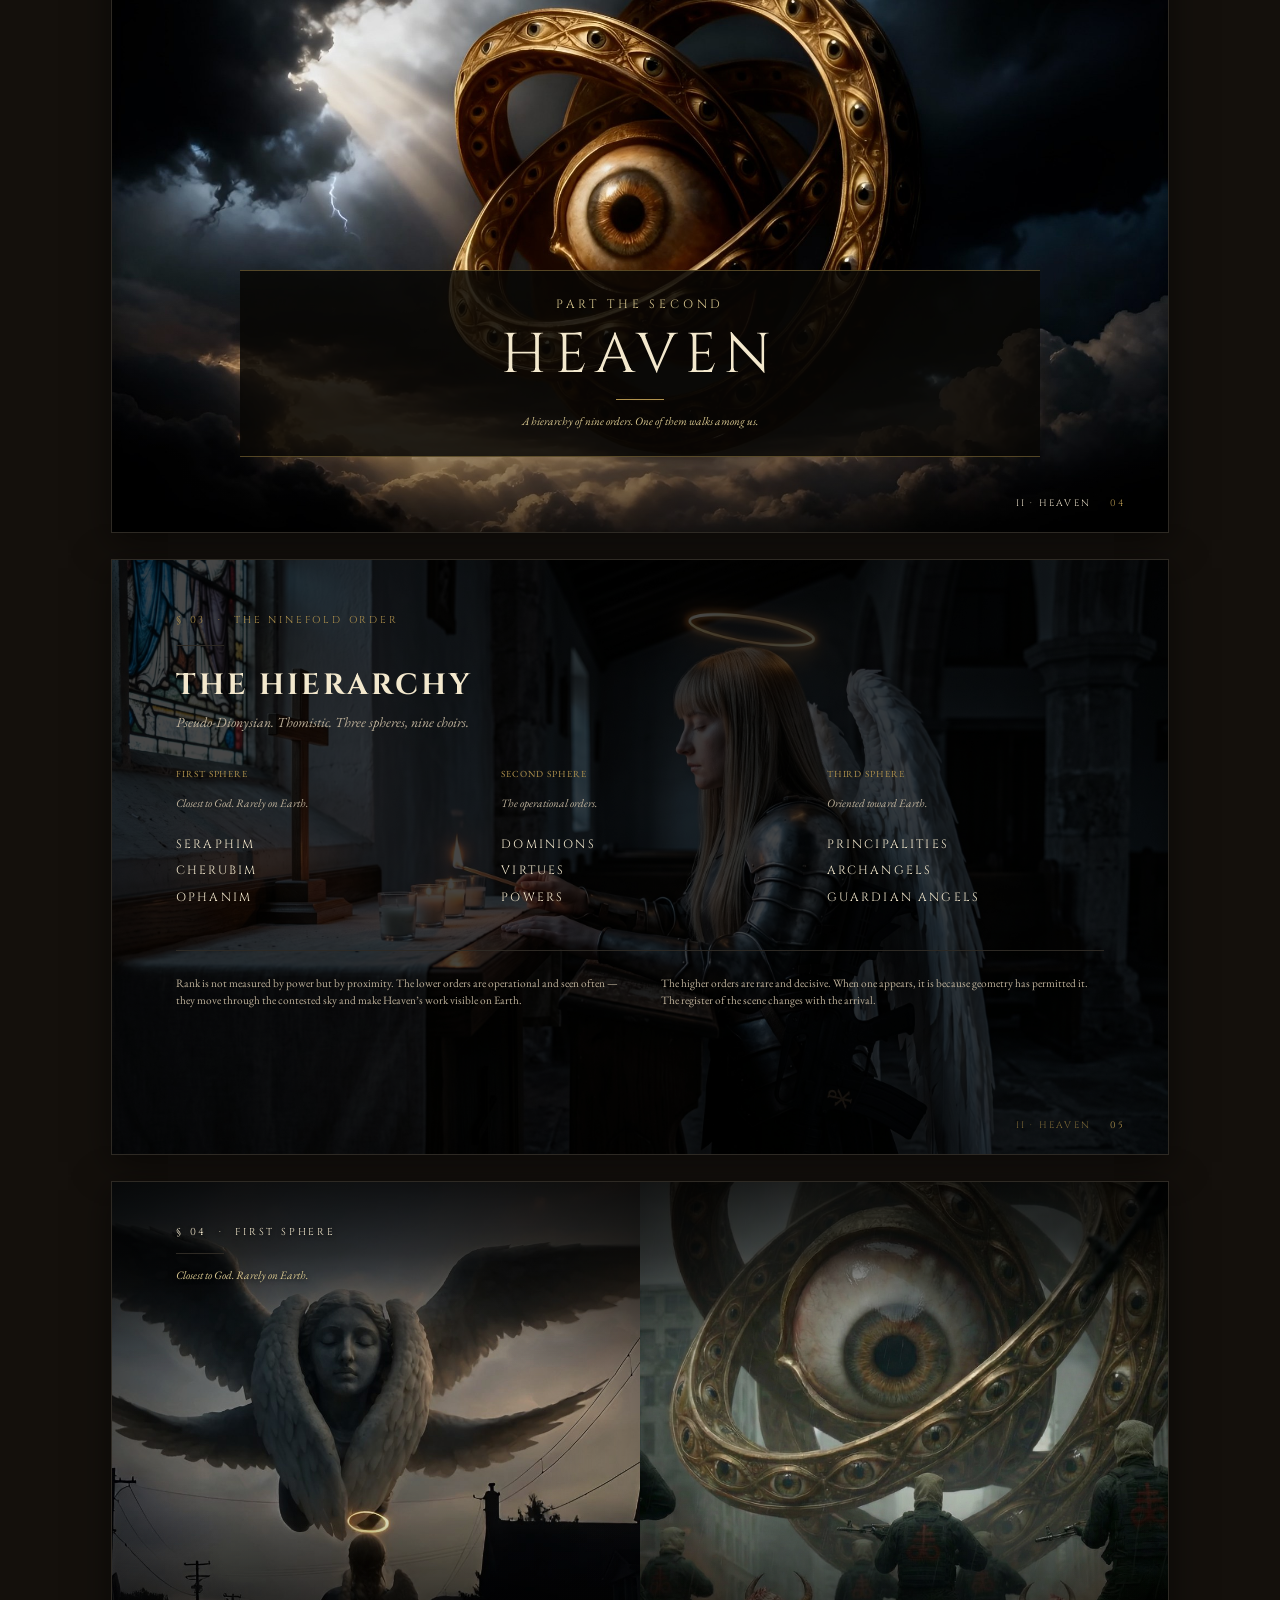
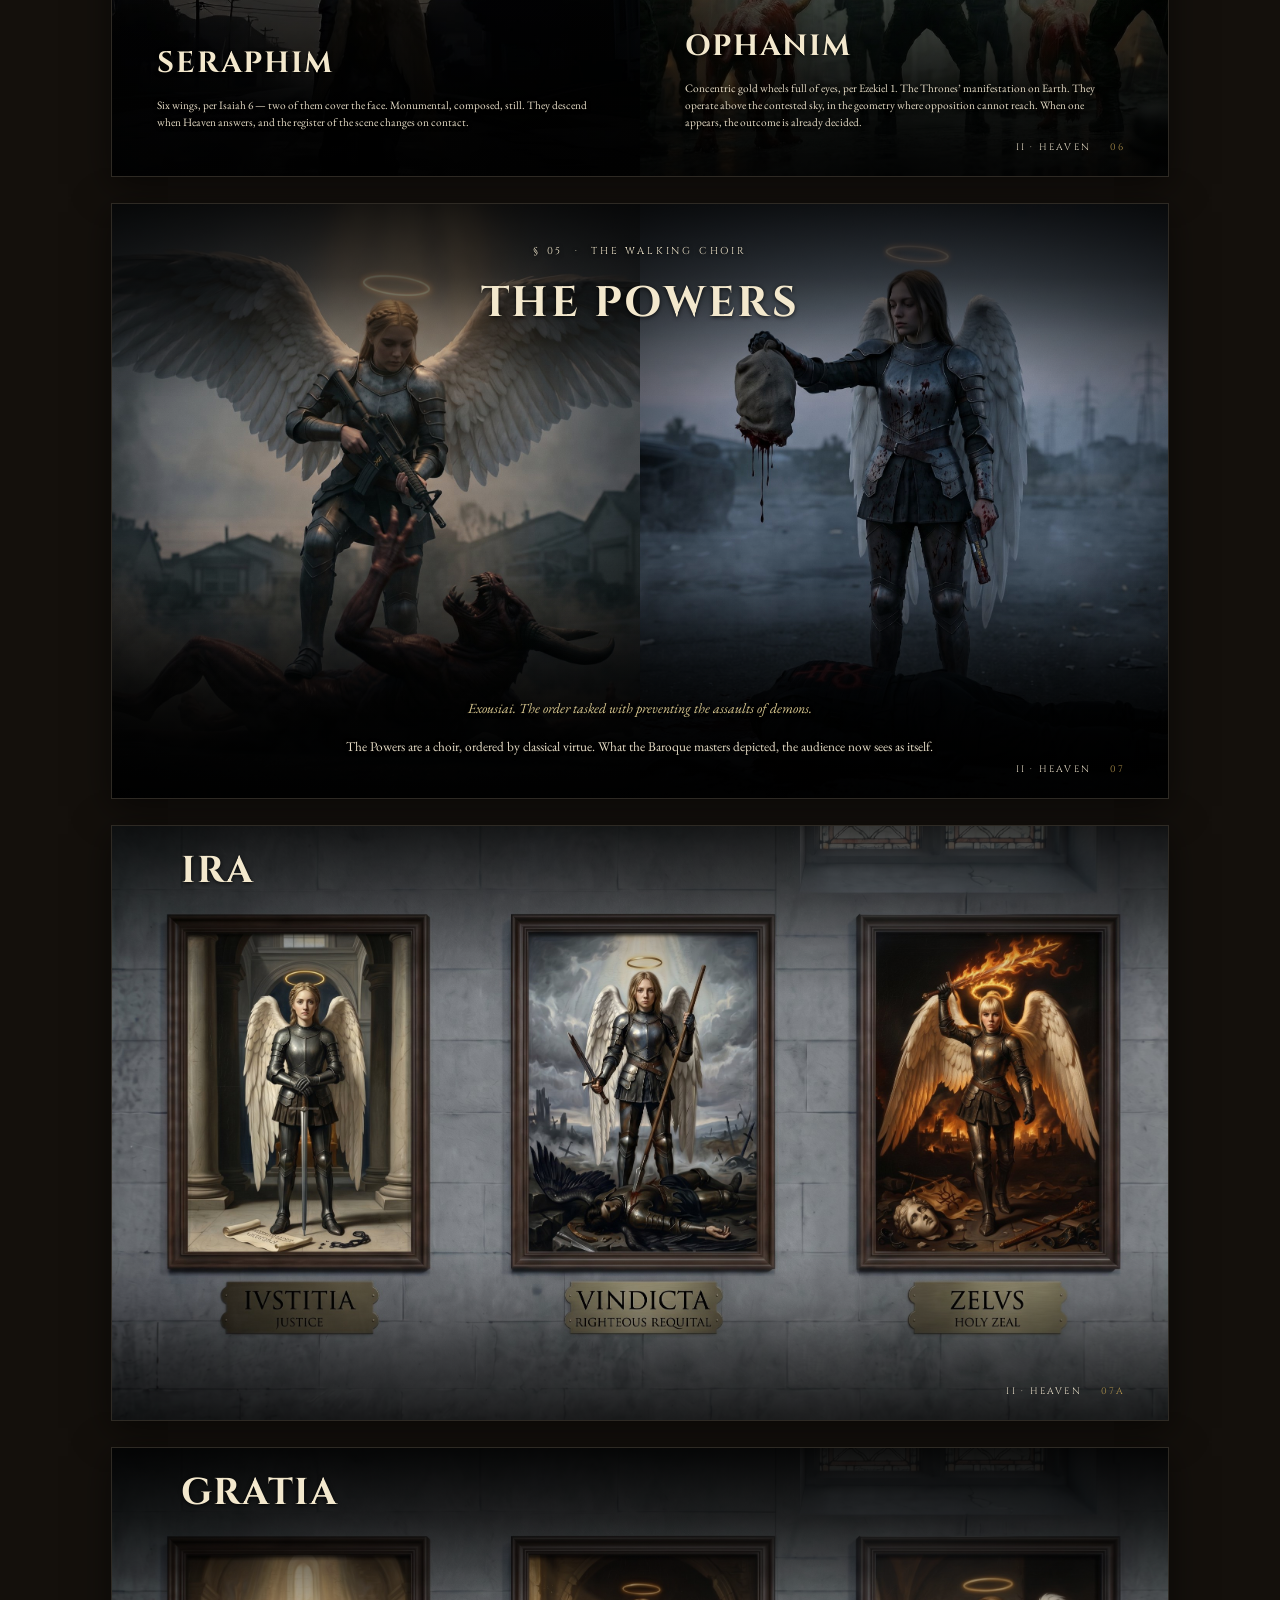
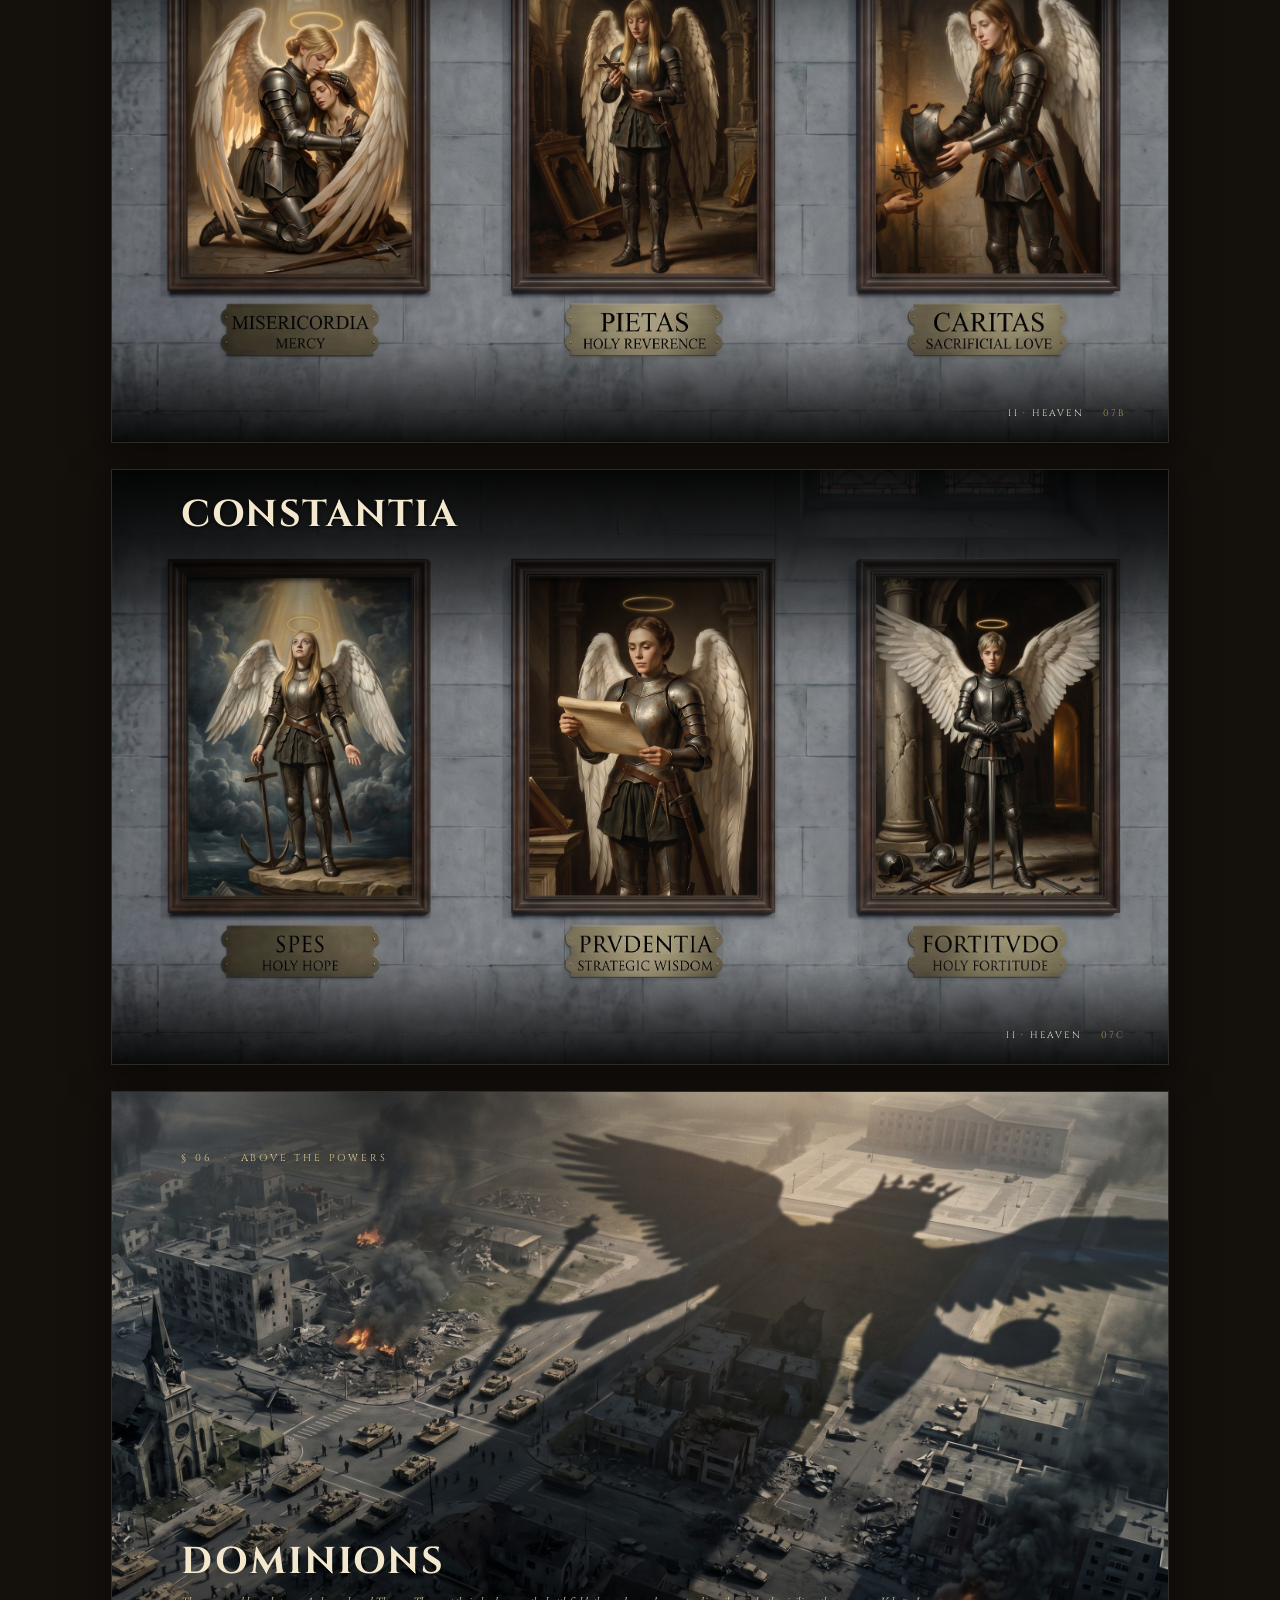
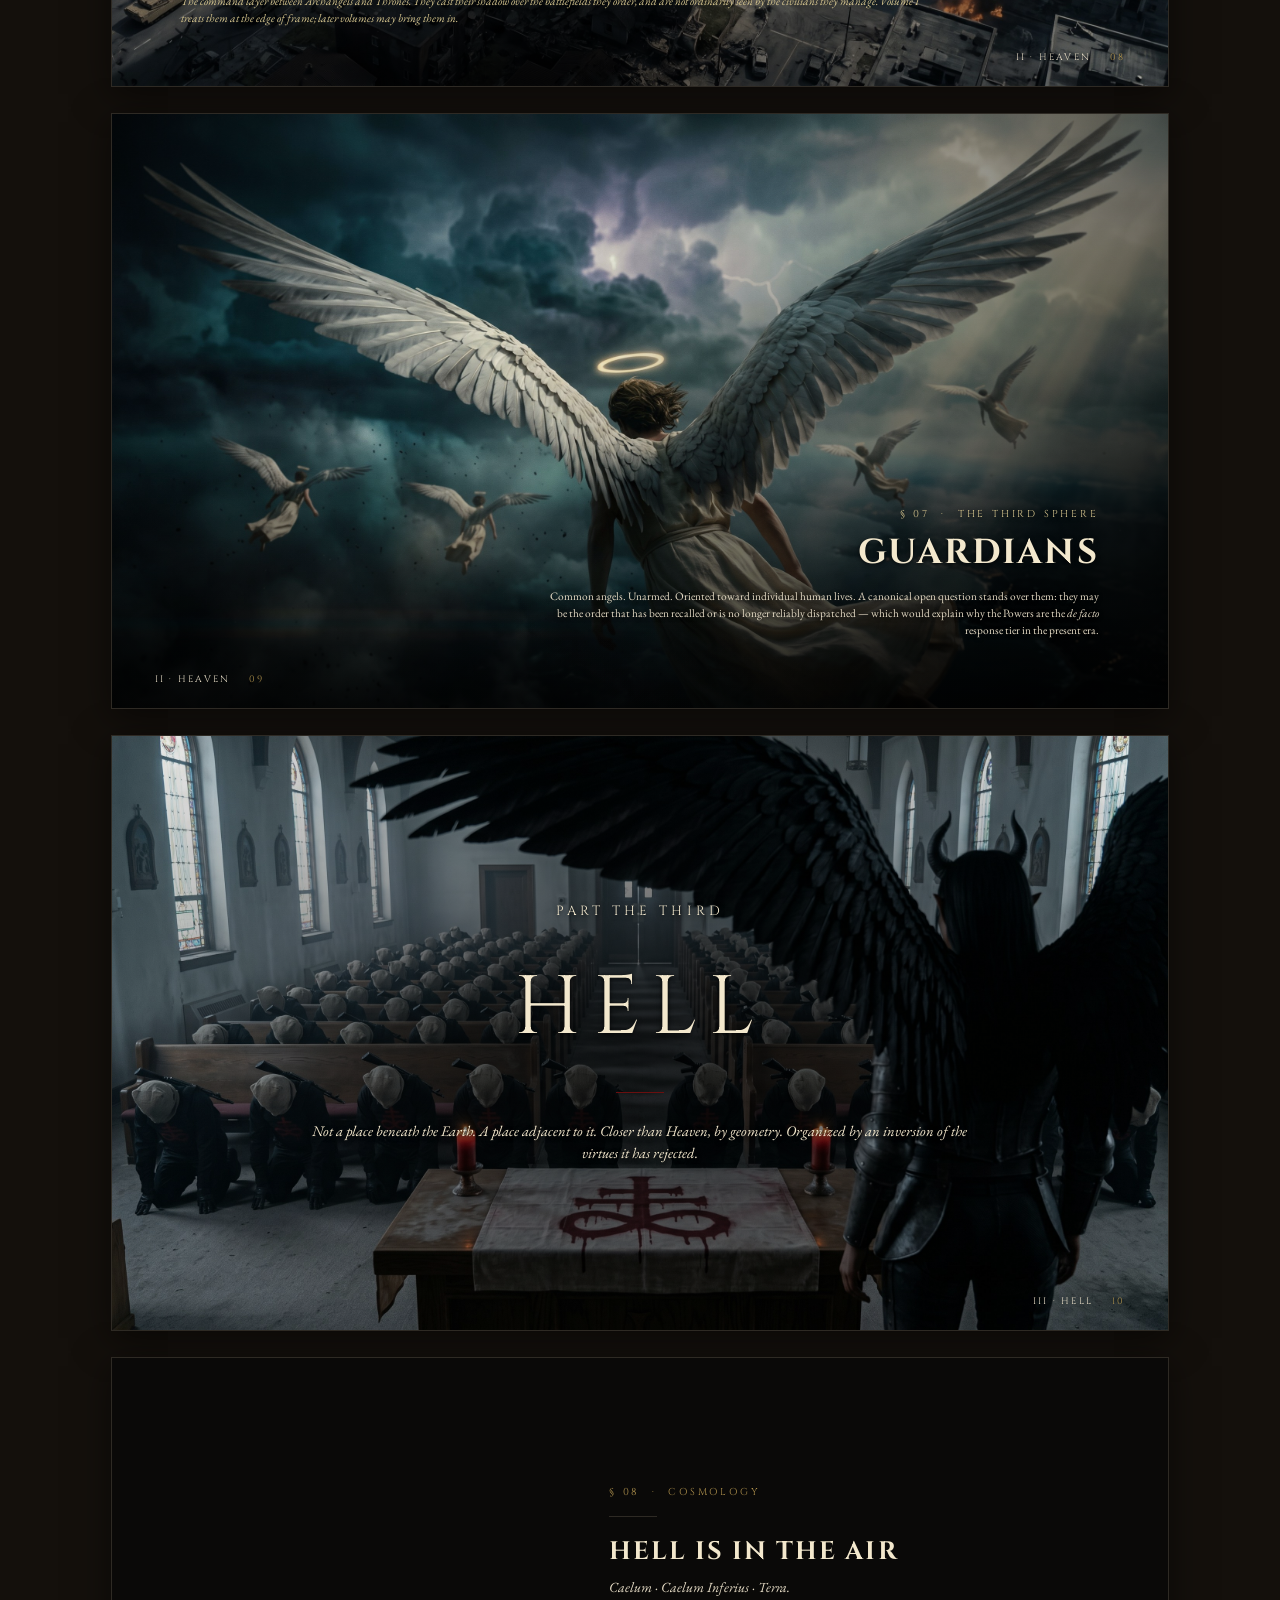
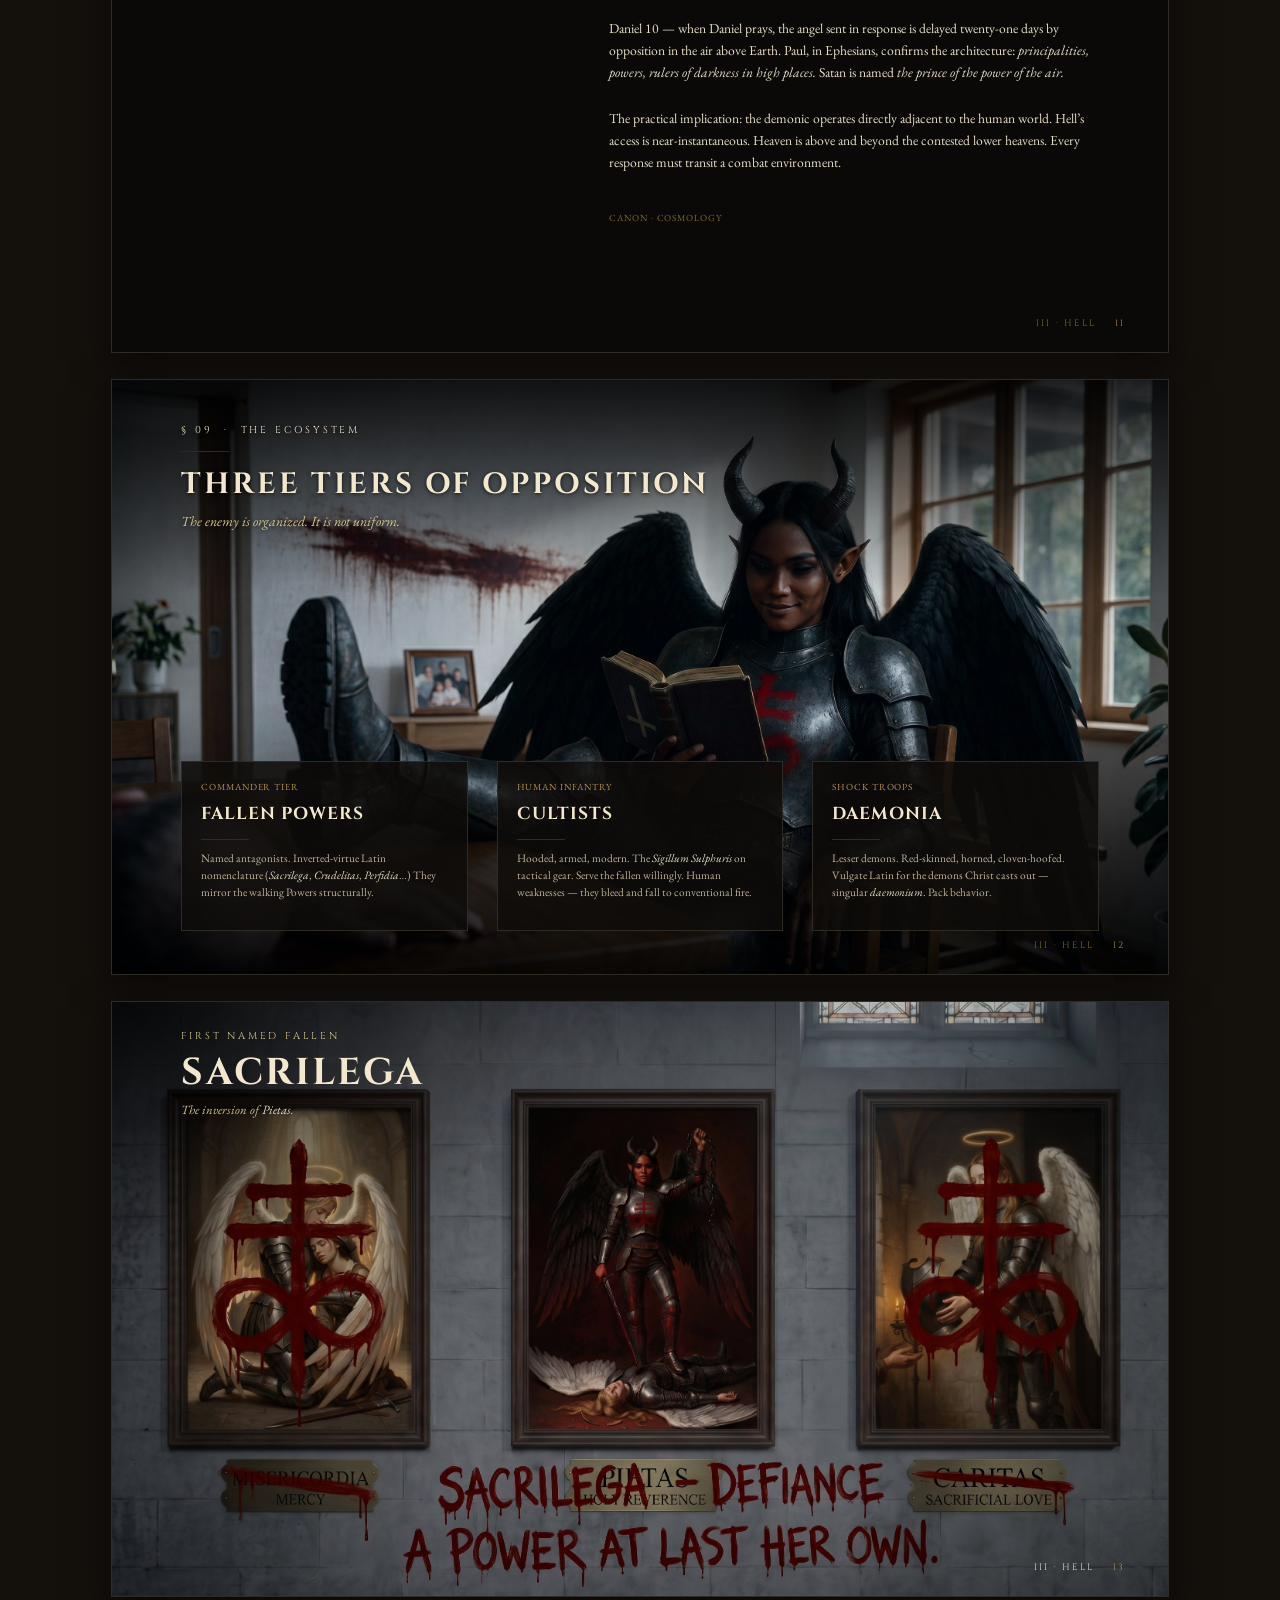
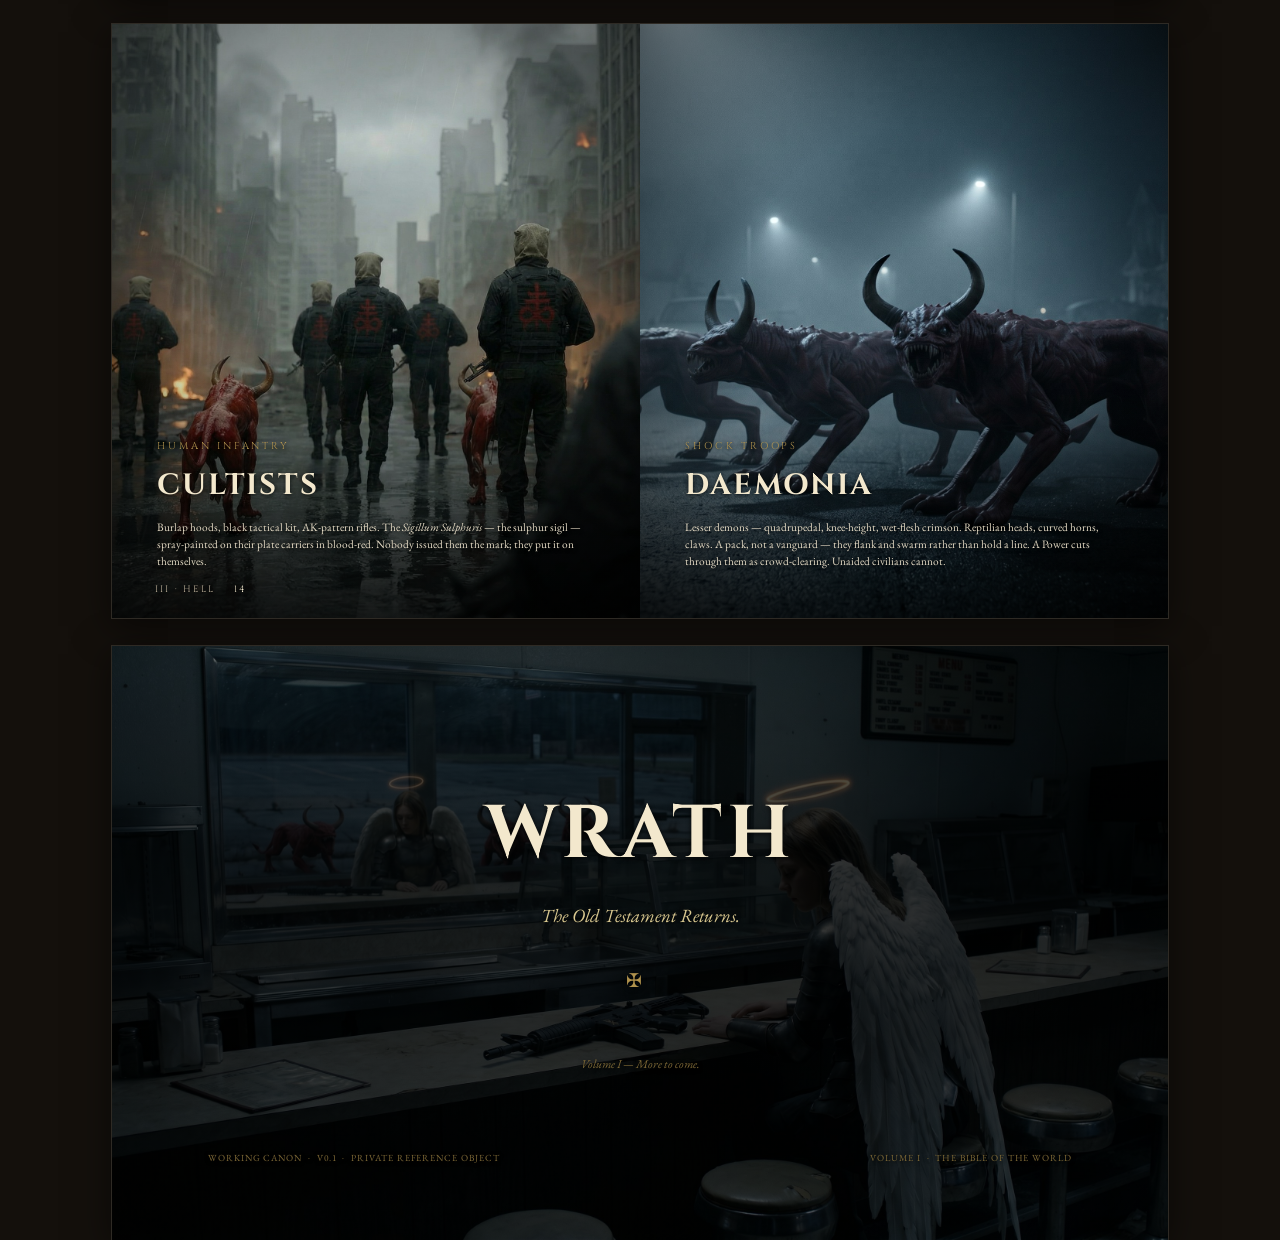
==== commit d3eb3f42: "Add files via upload" ====
--- a/docs/pitch_docs/index.html
+++ b/docs/pitch_docs/index.html
@@ -618,26 +618,27 @@
 </div>
 <div class="allpages-slot">
 <!-- ================================================================== -->
-<!-- PAGE — THE POWERS (Painted ↔ In the Field diptych)                 -->
+<!-- PAGE — THE POWERS (Iustitia ↔ Vindicta diptych)                    -->
 <!-- ================================================================== -->
 <section class="page page--image" id="powers" style="background: #000;">
 
-  <!-- Left panel: Iustitia Victorious (altarpiece) -->
+  <!-- Left panel: Iustitia, aftermath / victorious                       -->
   <div style="position: absolute; top: 0; bottom: 0; left: 0; width: 396pt;
               overflow: hidden;
               background-color: #000;
-              background-image: url('images/paintings/iustitia_victorious.jpg');
+              background-image: url('images/powers/iustitia_aftermath_victorious.jpg');
               background-size: cover;
               background-position: center;
               background-repeat: no-repeat;">
     <div class="vignette"></div>
   </div>
 
-  <!-- Right panel: IN THE FIELD (Iustitia aftermath) -->
+  <!-- Right panel: Vindicta, with trophy. Trophy is image-left, so it    -->
+  <!-- sits on the INNER edge of the diptych and points back to Iustitia. -->
   <div style="position: absolute; top: 0; bottom: 0; right: 0; width: 396pt;
               overflow: hidden;
               background-color: #000;
-              background-image: url('images/powers/iustitia_aftermath.jpg');
+              background-image: url('images/powers/vindicta_head.jpg');
               background-size: cover;
               background-position: center;
               background-repeat: no-repeat;">
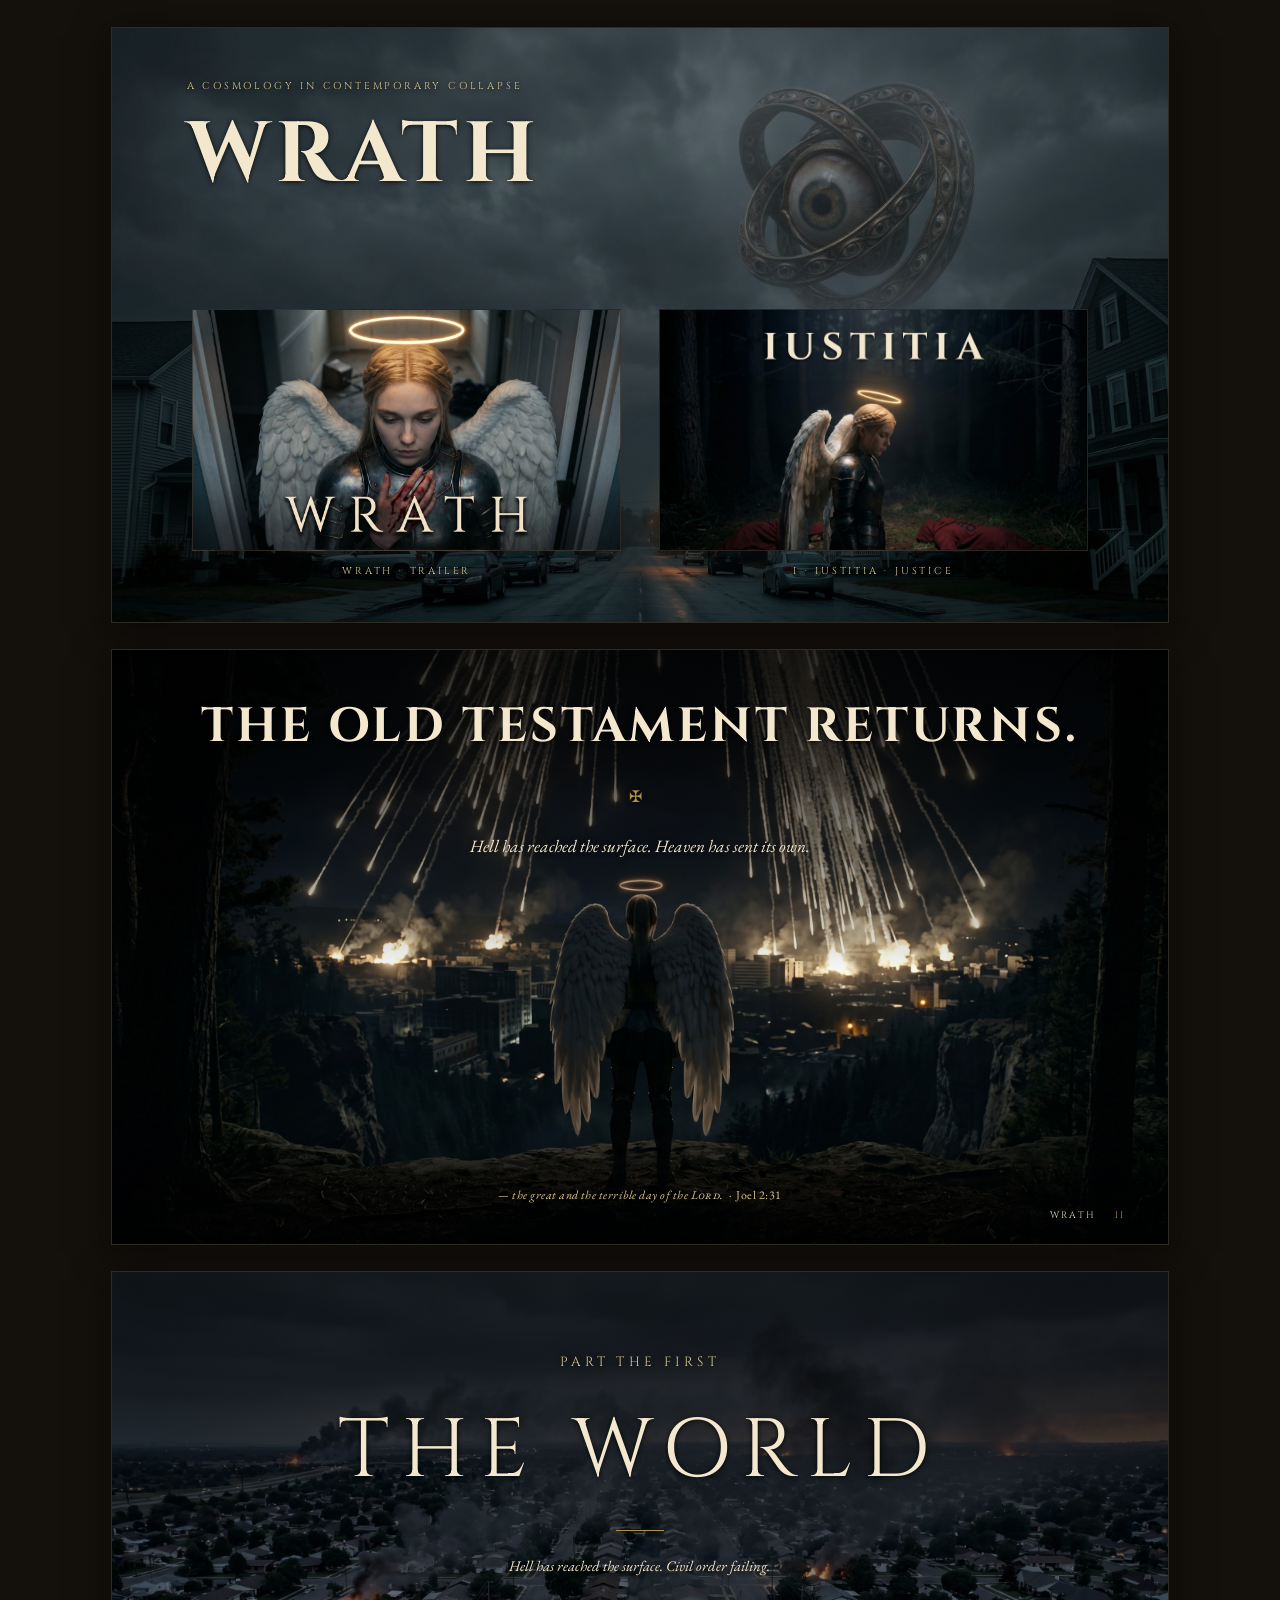
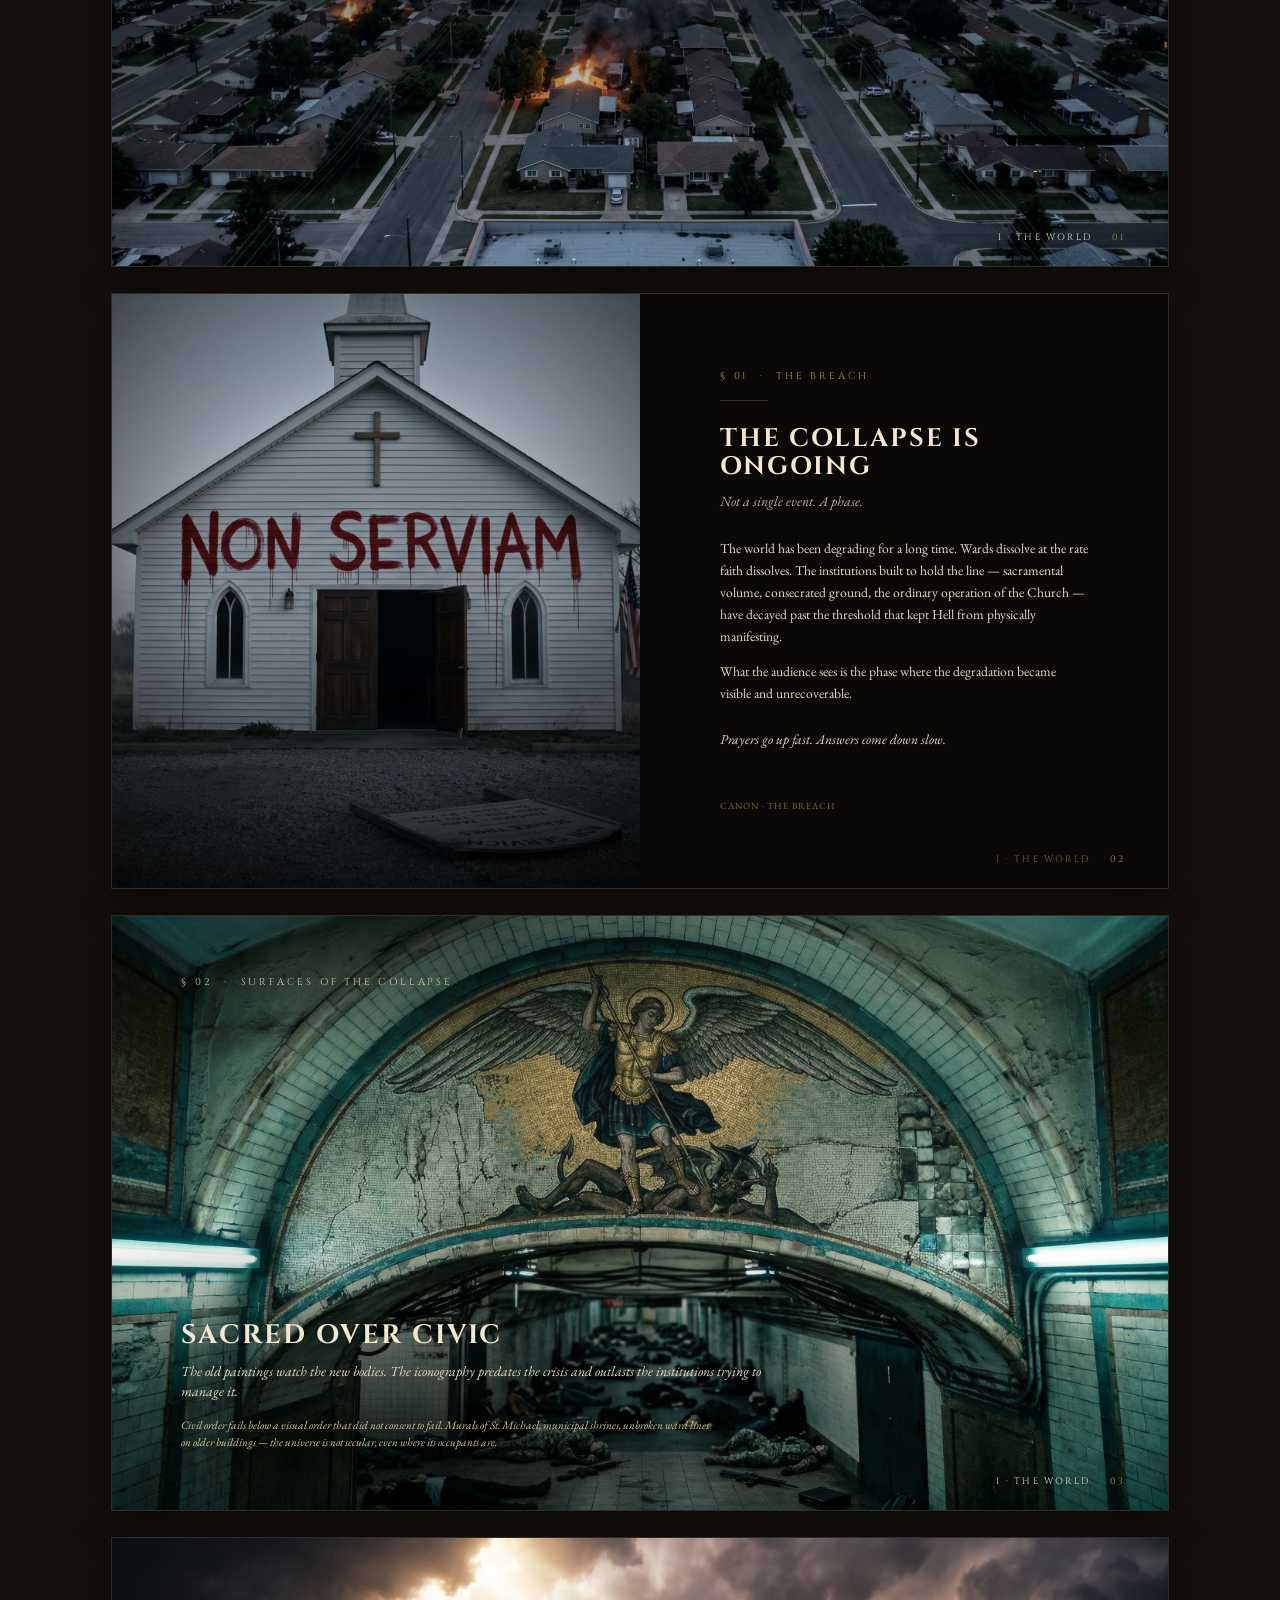
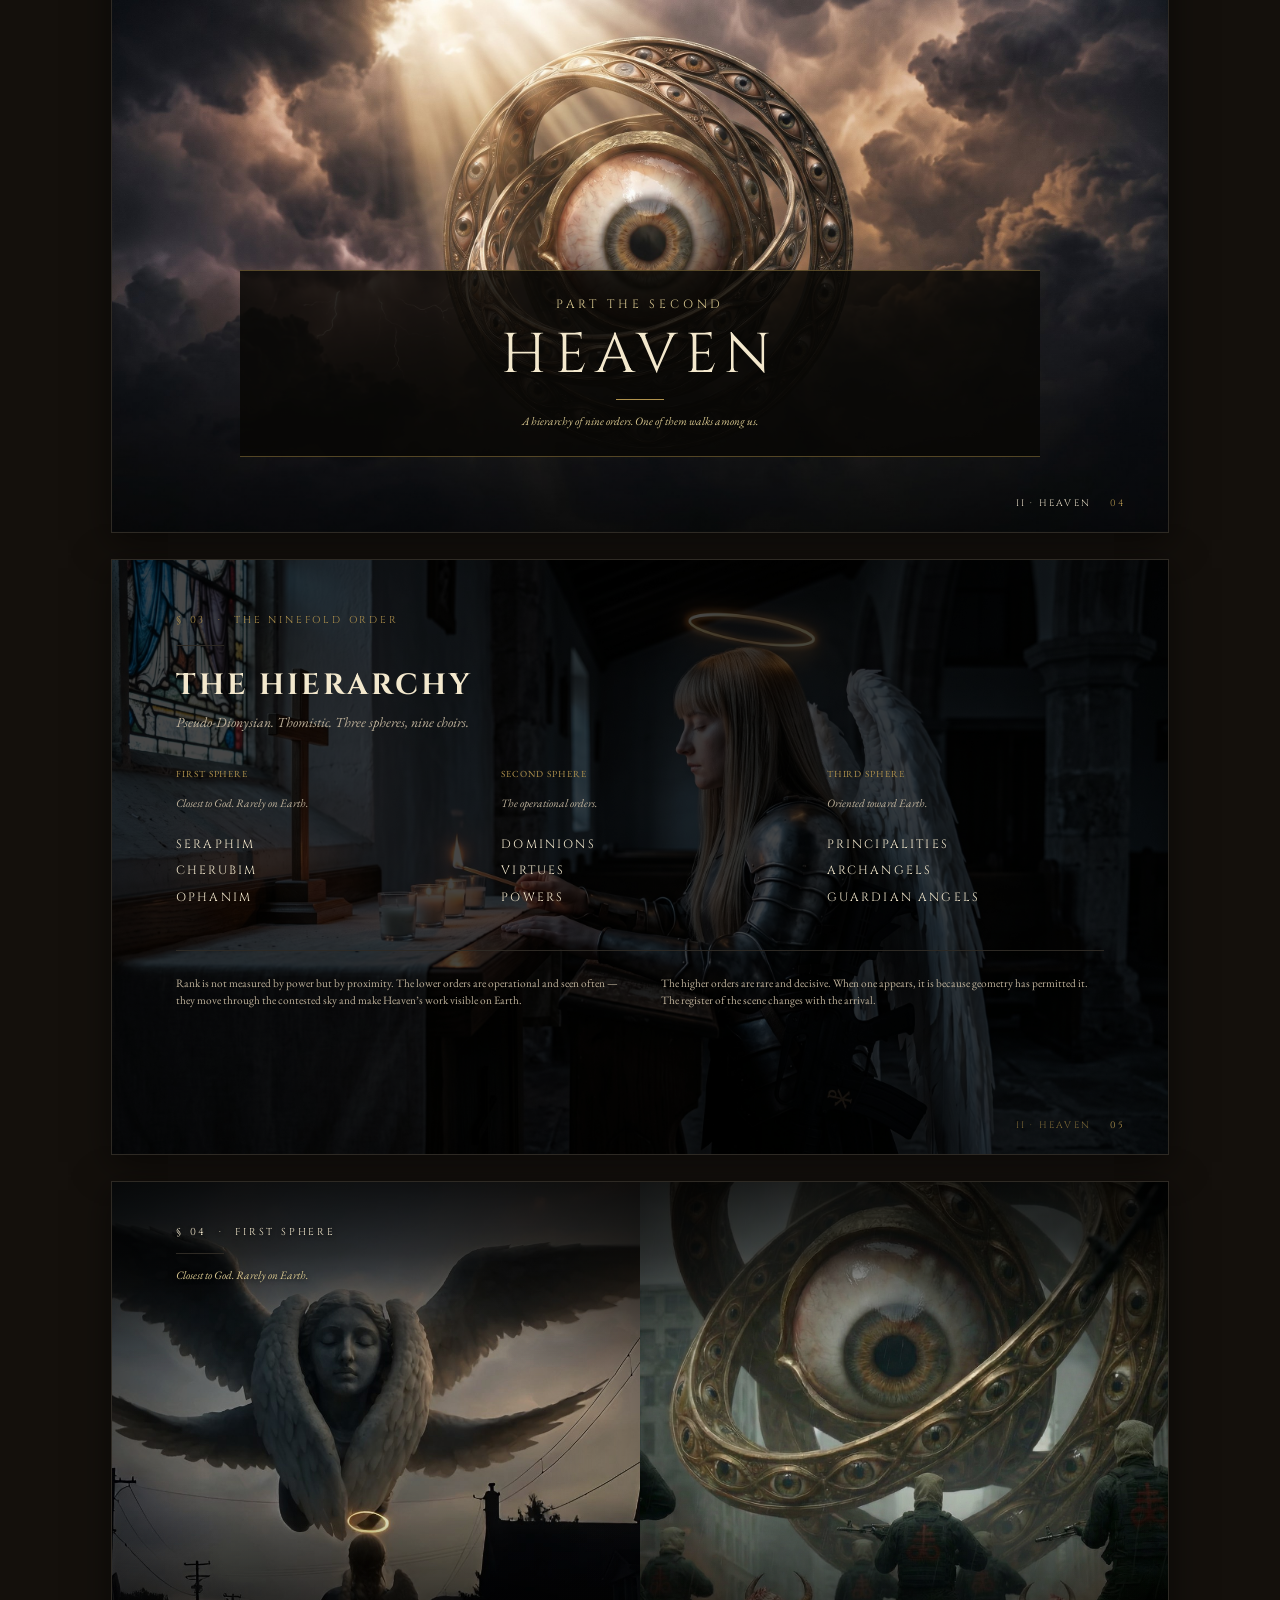
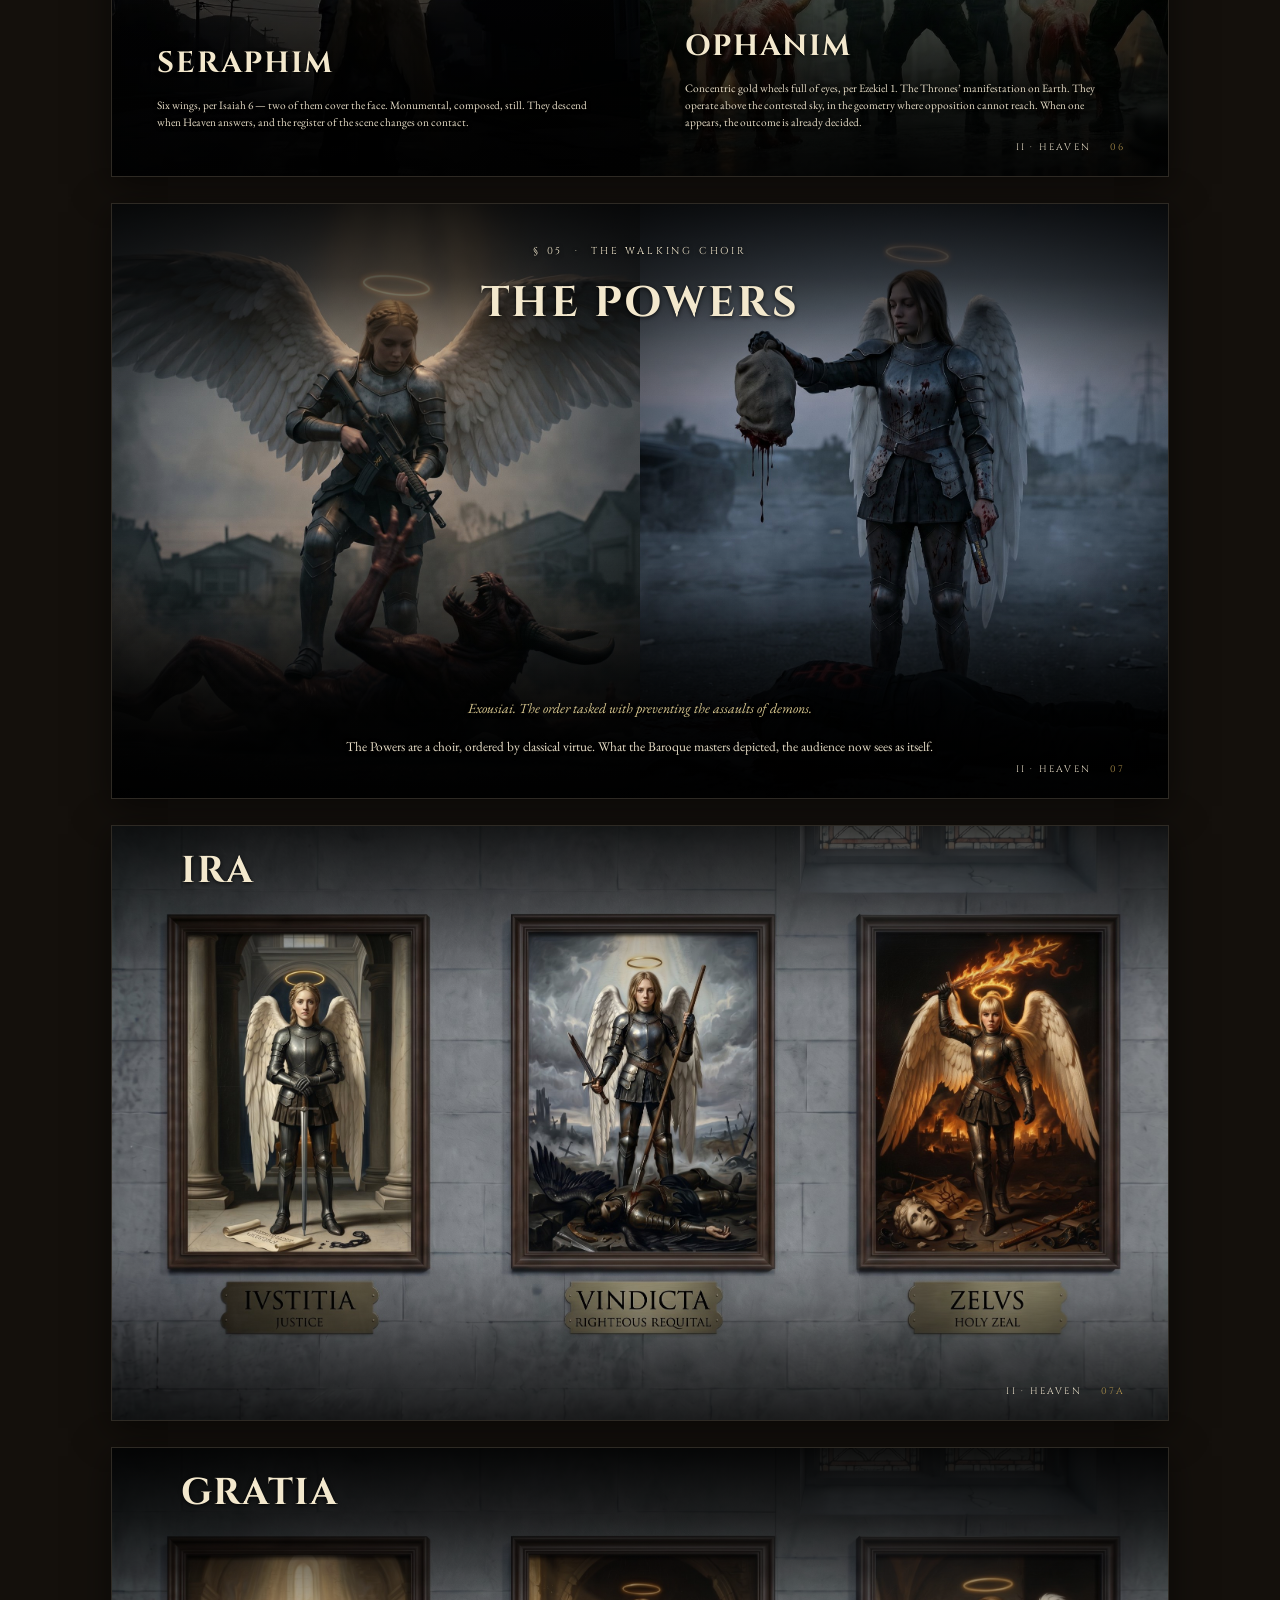
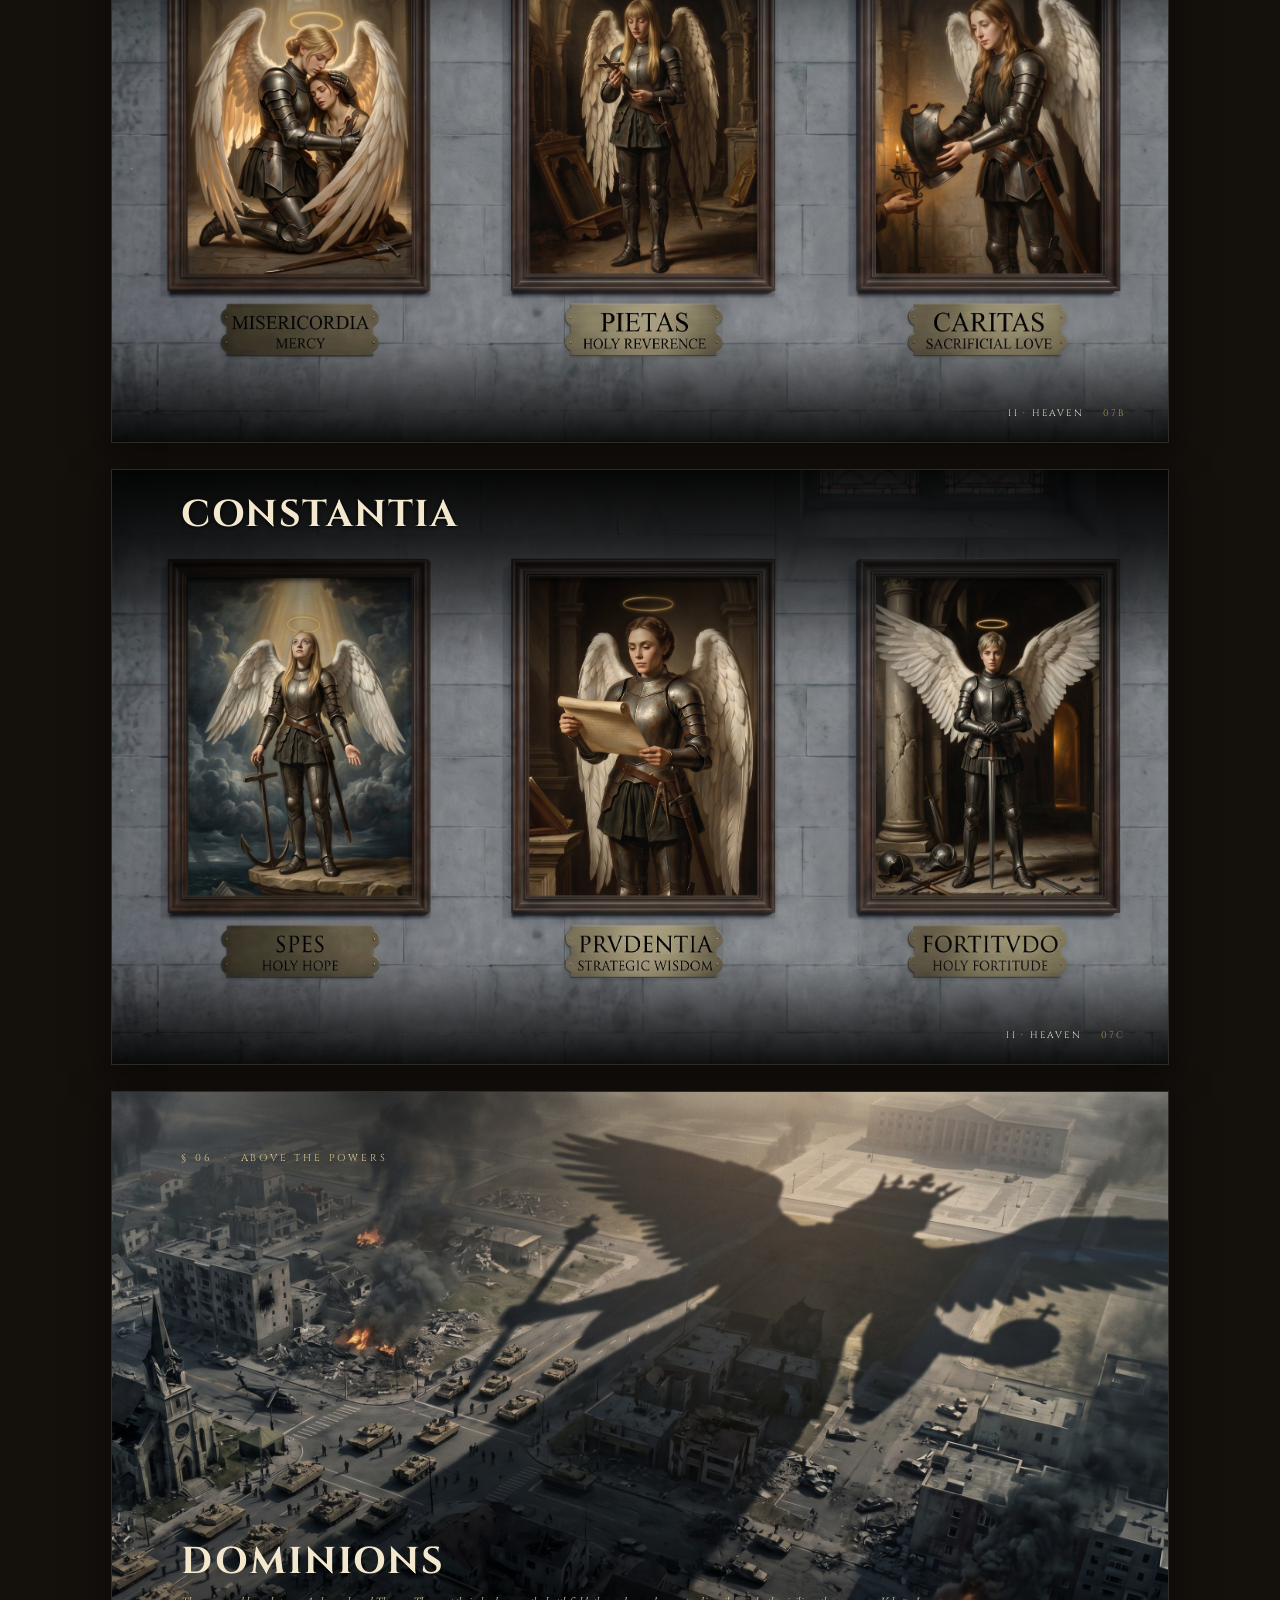
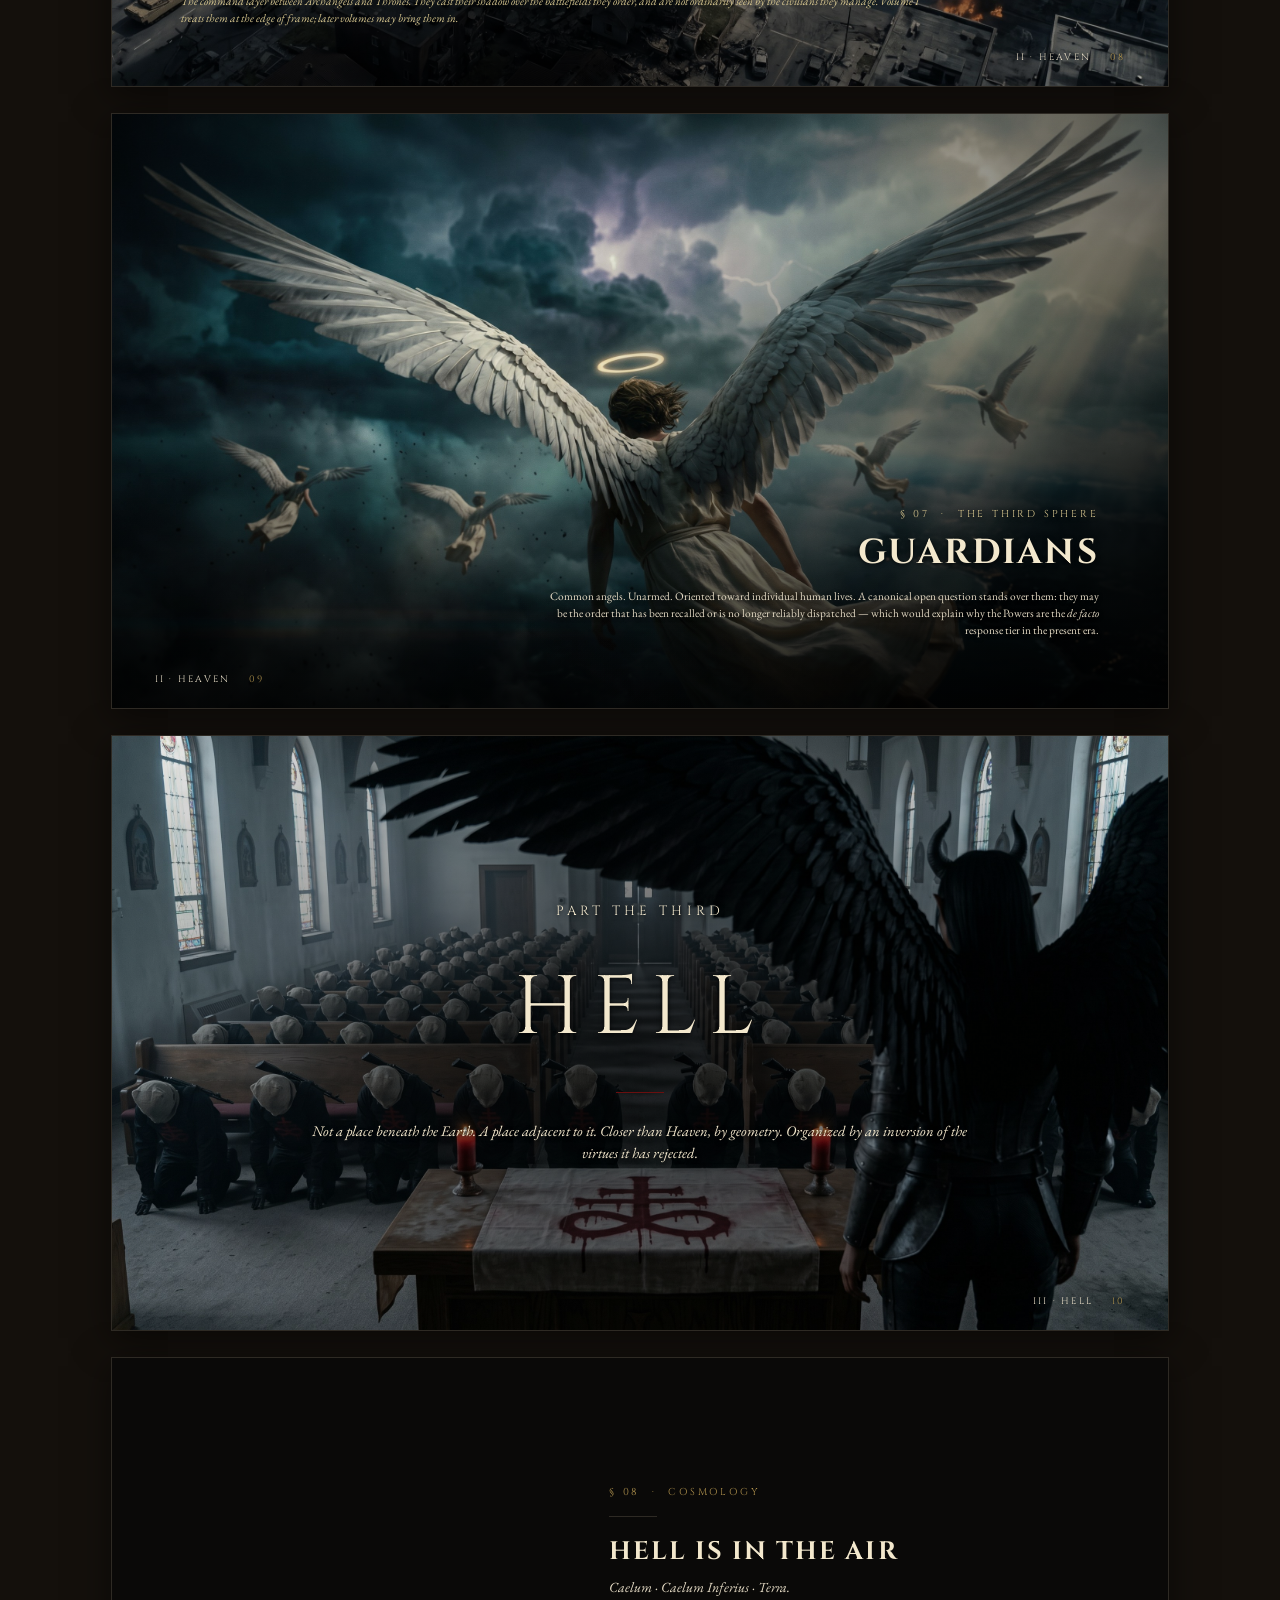
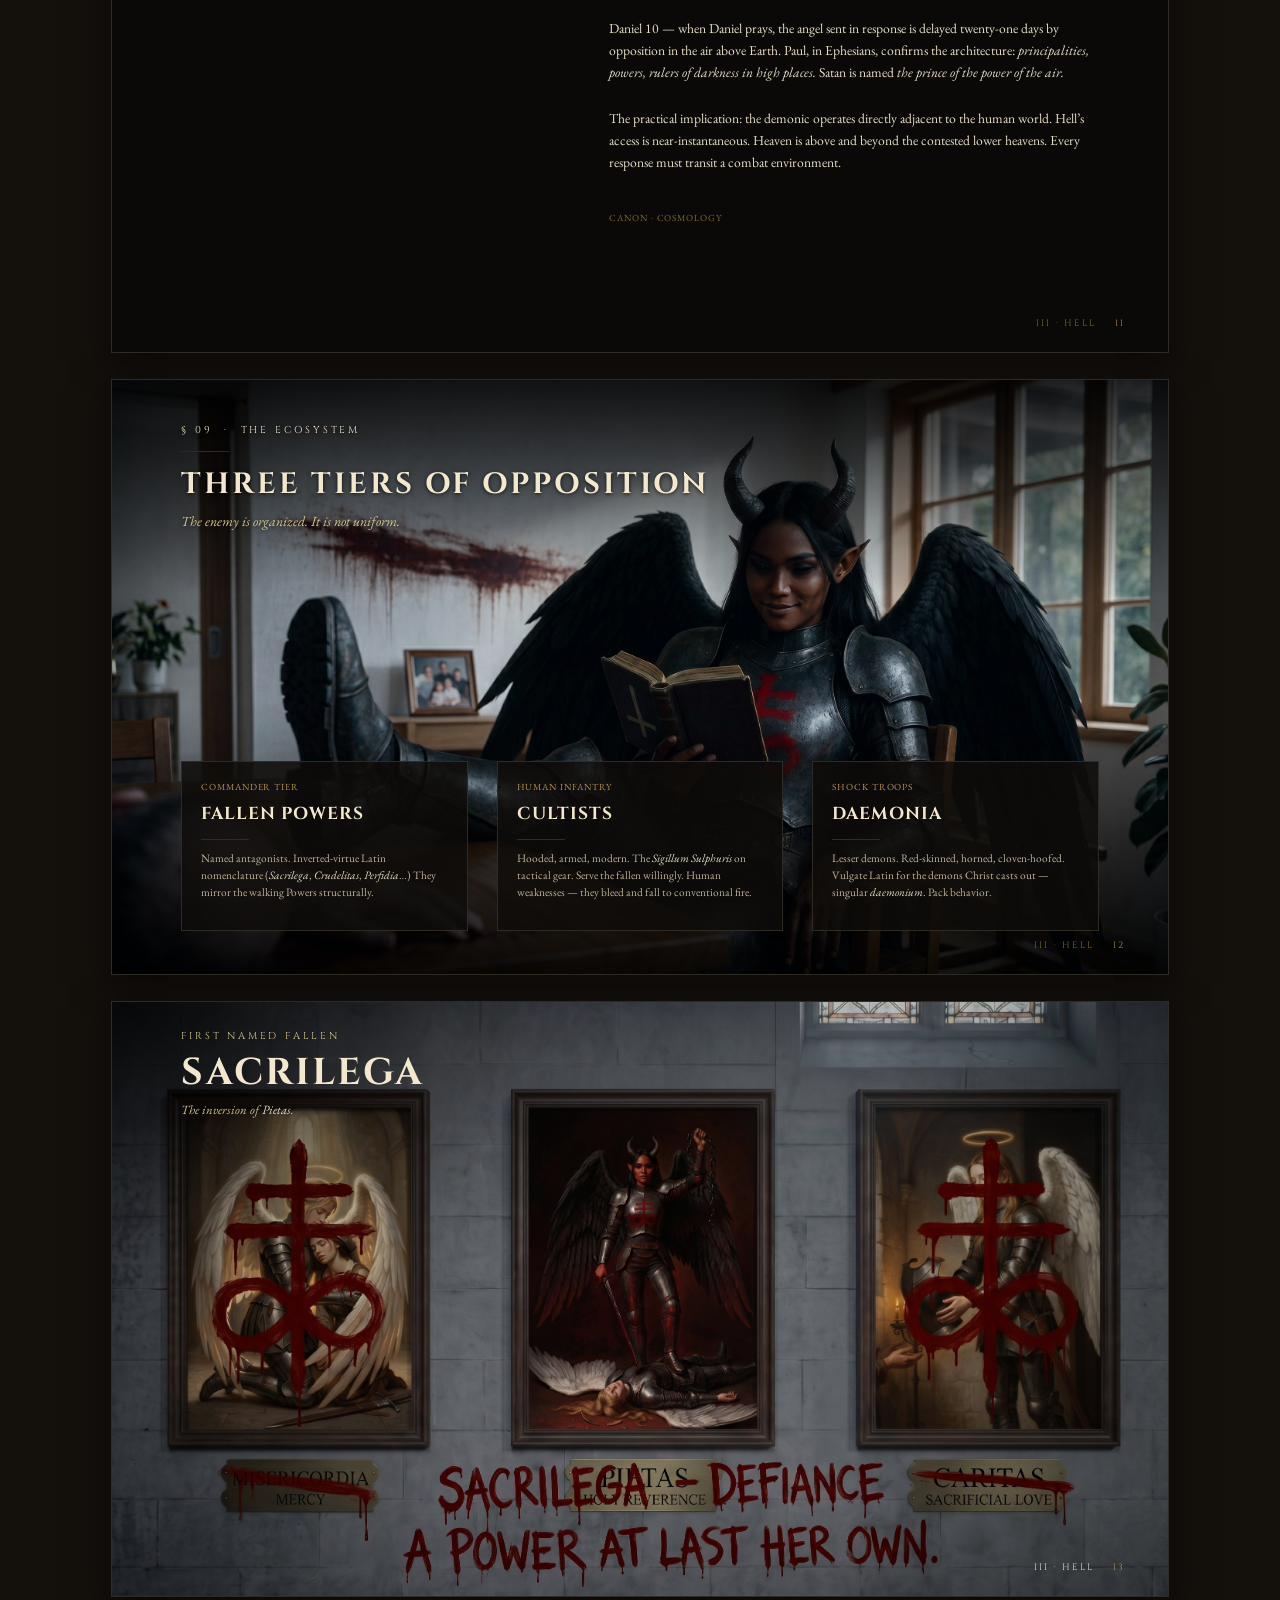
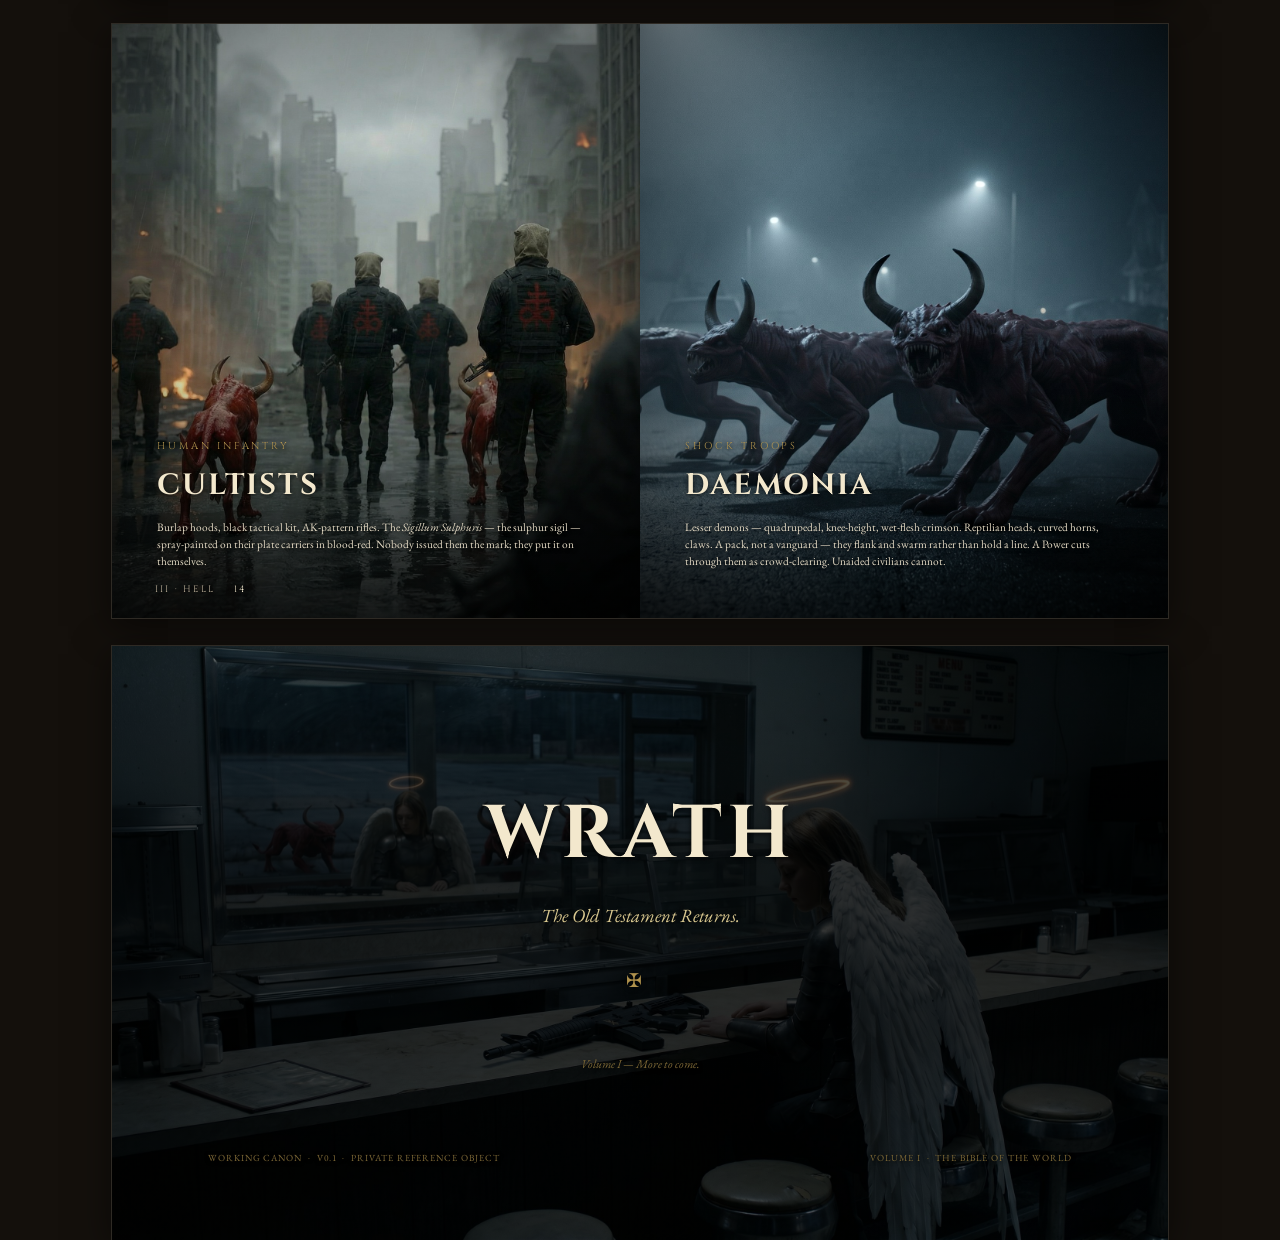
==== commit 27f9fb73: "Add files via upload" ====
--- a/docs/pitch_docs/index.html
+++ b/docs/pitch_docs/index.html
@@ -51,48 +51,95 @@
 
 <div class="allpages-slot">
 <!-- ================================================================== -->
-<!-- PAGE 1 — COVER (trailer thumbnail + lightbox modal player)         -->
+<!-- PAGE 1 — COVER (Ophanim full-bleed + episode thumbnail grid)       -->
 <!-- ================================================================== -->
 <section class="page page--image" id="cover" style="background: #000;">
 
-  <!-- Cover thumbnail. Click → opens modal. WeasyPrint ignores the      -->
-  <!-- script and renders the static thumbnail as the PDF cover.         -->
-  <div id="cover-trailer"
-       data-yt-id="RcJJOw__tIc"
-       role="button"
-       tabindex="0"
-       aria-label="Play Wrath trailer"
-       style="position: absolute; top: 0; left: 0; right: 0; bottom: 0;
-              cursor: pointer;
-              background-color: #000;
-              background-image: url('images/cover/wrath_thumb.jpg');
-              background-size: cover;
-              background-position: center;
-              background-repeat: no-repeat;">
-
-    <!-- Hover veil — invisible by default; fades in on hover/focus.     -->
-    <!-- Using opacity (not a 0-alpha color + text-shadow) so there's    -->
-    <!-- no text-shadow smudge bleeding through when the cover is idle.  -->
-    <div class="cover-veil" aria-hidden="true">
-      <div class="cover-play-badge">
-        <div class="cover-play-icon">&#9654;</div>
-        <div class="cover-play-label">PLAY TRAILER</div>
+  <!-- Full-bleed background: Ophanim over a small-town street. -->
+  <div class="full-bleed" style="background-image: url('images/cover/ophanim_cover.jpg');"></div>
+
+  <!-- Subtle darkening overlay for text + thumbnail tile legibility.    -->
+  <!-- Image is already moody — light hand here so the Ophanim breathes. -->
+  <div style="position: absolute; top: 0; left: 0; right: 0; bottom: 0;
+              background: rgba(0,0,0,0.32);
+              pointer-events: none;"></div>
+
+  <!-- Title block: top-left, asymmetric. Leaves the Ophanim (upper-right) -->
+  <!-- unobstructed and uses the open-sky negative space on the image's   -->
+  <!-- left side. Lets .titleface and .eyebrow inherit their canonical    -->
+  <!-- letter-spacing / weight from base.css for consistency with the     -->
+  <!-- rest of the deck.                                                   -->
+  <div style="position: absolute; top: 38pt; left: 56pt; z-index: 2;
+              text-shadow: 0 1pt 4pt rgba(0,0,0,0.85);">
+    <div class="eyebrow" style="color: #d9c890;">
+      A Cosmology in Contemporary Collapse
+    </div>
+    <div class="titleface" style="color: #f3e8cd; font-size: 64pt; line-height: 1; margin-top: 14pt;">
+      Wrath
+    </div>
+  </div>
+
+  <!-- Episode/asset grid: bottom-anchored, 2 tiles to start, expands as  -->
+  <!-- new episodes drop. Each tile is a click-to-play YouTube thumb that -->
+  <!-- opens the shared lightbox modal below.                             -->
+  <div style="position: absolute; bottom: 32pt; left: 60pt; right: 60pt; z-index: 2;
+              display: grid; grid-template-columns: 1fr 1fr; gap: 28pt;">
+    <div>
+      <div class="cover-thumb" data-yt-id="RcJJOw__tIc" role="button" tabindex="0"
+           aria-label="Play Wrath trailer"
+           style="aspect-ratio: 16/9; background-color: #000;
+                  background-image: url('images/cover/wrath_thumb.jpg');
+                  background-size: cover; background-position: center;">
+        <div class="cover-thumb-veil" aria-hidden="true">
+          <div class="cover-play-icon-small">&#9654;</div>
+        </div>
       </div>
-    </div>
-  </div>
-
-  <!-- Lightbox modal. Lives here in source for ergonomics, but the      -->
-  <!-- script below relocates it to <body> on init so position:fixed     -->
-  <!-- isn't trapped by a transformed ancestor (.page has scale() in     -->
-  <!-- the codex web view).                                              -->
+      <div class="eyebrow" style="text-align: center; margin-top: 10pt; color: #d9c890;
+                                   text-shadow: 0 1pt 3pt rgba(0,0,0,0.85);">
+        Wrath &middot; Trailer
+      </div>
+    </div>
+
+    <div>
+      <div class="cover-thumb" data-yt-id="wffear3y12k" role="button" tabindex="0"
+           aria-label="Play Iustitia, episode one"
+           style="aspect-ratio: 16/9; background-color: #000;
+                  background-image: url('images/cover/iustitia_ep01_thumb.jpg');
+                  background-size: cover; background-position: center;">
+        <div class="cover-thumb-veil" aria-hidden="true">
+          <div class="cover-play-icon-small">&#9654;</div>
+        </div>
+      </div>
+      <div class="eyebrow" style="text-align: center; margin-top: 10pt; color: #d9c890;
+                                   text-shadow: 0 1pt 3pt rgba(0,0,0,0.85);">
+        I &middot; Iustitia &middot; Justice
+      </div>
+    </div>
+  </div>
+
+  <!-- Lightbox modal. Same infrastructure as before — relocated to <body> -->
+  <!-- by the script so position:fixed isn't trapped by a transformed      -->
+  <!-- .page ancestor in the web view.                                     -->
   <div class="trailer-modal" id="trailer-modal" hidden>
-    <button class="trailer-modal__close" type="button" aria-label="Close trailer">&times;</button>
+    <button class="trailer-modal__close" type="button" aria-label="Close">&times;</button>
     <div class="trailer-modal__frame" id="trailer-iframe-mount"></div>
   </div>
 
   <style>
-    /* ==================== Hover veil ==================== */
-    #cover-trailer .cover-veil {
+    /* ==================== Cover thumbnail tiles ==================== */
+    .cover-thumb {
+      position: relative;
+      overflow: hidden;
+      cursor: pointer;
+      border: 1pt solid rgba(58, 48, 39, 0.7);
+      transition: border-color 220ms ease, transform 220ms ease;
+    }
+    .cover-thumb:hover, .cover-thumb:focus-visible {
+      border-color: #d9c890;
+      transform: translateY(-1.5pt);
+      outline: none;
+    }
+    .cover-thumb-veil {
       position: absolute; inset: 0;
       display: flex; align-items: center; justify-content: center;
       background: rgba(0,0,0,0);
@@ -100,40 +147,18 @@
       transition: opacity 220ms ease, background 220ms ease;
       pointer-events: none;
     }
-    #cover-trailer:hover .cover-veil,
-    #cover-trailer:focus-visible .cover-veil {
-      opacity: 1;
-      background: rgba(0,0,0,0.32);
-    }
-
-    .cover-play-badge {
-      text-align: center;
+    .cover-thumb:hover .cover-thumb-veil,
+    .cover-thumb:focus-visible .cover-thumb-veil { opacity: 1; background: rgba(0,0,0,0.30); }
+    .cover-play-icon-small {
+      width: 44pt; height: 44pt;
+      border: 1.3pt solid #f3e8cd;
+      border-radius: 50%;
+      display: flex; align-items: center; justify-content: center;
       font-family: 'Cinzel', serif;
       color: #f3e8cd;
-      transform: translateY(6pt);
-      transition: transform 220ms ease;
-    }
-    #cover-trailer:hover .cover-play-badge,
-    #cover-trailer:focus-visible .cover-play-badge {
-      transform: translateY(0);
-    }
-
-    .cover-play-icon {
-      width: 64pt; height: 64pt;
-      border: 1.5pt solid #f3e8cd;
-      border-radius: 50%;
-      display: flex; align-items: center; justify-content: center;
-      font-size: 22pt;
-      margin: 0 auto;
-      padding-left: 4pt;     /* optical centering of the play triangle */
+      font-size: 14pt;
+      padding-left: 3pt;     /* optical centering of the play triangle */
       background: rgba(0,0,0,0.40);
-      box-shadow: 0 0 24pt rgba(0,0,0,0.55);
-    }
-    .cover-play-label {
-      margin-top: 12pt;
-      font-size: 11pt;
-      letter-spacing: 0.32em;
-      font-weight: 600;
     }
 
     /* ==================== Modal lightbox ==================== */
@@ -184,14 +209,12 @@
 
   <script>
     (function () {
-      var trigger = document.getElementById('cover-trailer');
-      var modal   = document.getElementById('trailer-modal');
-      if (!trigger || !modal) return;
+      var modal = document.getElementById('trailer-modal');
+      if (!modal) return;
 
       // Relocate modal to <body> so position:fixed isn't trapped inside
-      // a transformed .page ancestor (the codex web view scales .page
-      // via CSS transform, which makes it the containing block for any
-      // fixed descendant).
+      // a transformed .page ancestor (the web view scales .page via CSS
+      // transform, which would make it the containing block for fixed).
       if (modal.parentNode !== document.body) {
         document.body.appendChild(modal);
       }
@@ -199,13 +222,12 @@
       var mount = modal.querySelector('#trailer-iframe-mount');
       var close = modal.querySelector('.trailer-modal__close');
 
-      function openModal() {
-        var id = trigger.getAttribute('data-yt-id');
+      function openModal(ytId, title) {
         var f = document.createElement('iframe');
-        f.src = 'https://www.youtube.com/embed/' + id + '?autoplay=1&rel=0';
+        f.src = 'https://www.youtube.com/embed/' + ytId + '?autoplay=1&rel=0';
         f.setAttribute('allow', 'autoplay; encrypted-media; fullscreen; picture-in-picture');
         f.setAttribute('allowfullscreen', 'true');
-        f.setAttribute('title', 'Wrath — Trailer');
+        f.setAttribute('title', title || 'Wrath');
         mount.innerHTML = '';
         mount.appendChild(f);
         modal.hidden = false;
@@ -219,15 +241,22 @@
         document.body.style.overflow = '';
       }
 
-      trigger.addEventListener('click', openModal);
-      trigger.addEventListener('keydown', function (e) {
-        if (e.key === 'Enter' || e.key === ' ') {
-          e.preventDefault(); openModal();
-        }
+      // Wire every cover thumbnail (trailer, ep01, future episodes) to
+      // the shared modal — each tile carries its own data-yt-id.
+      document.querySelectorAll('.cover-thumb[data-yt-id]').forEach(function (t) {
+        t.addEventListener('click', function () {
+          openModal(t.getAttribute('data-yt-id'), t.getAttribute('aria-label'));
+        });
+        t.addEventListener('keydown', function (e) {
+          if (e.key === 'Enter' || e.key === ' ') {
+            e.preventDefault();
+            openModal(t.getAttribute('data-yt-id'), t.getAttribute('aria-label'));
+          }
+        });
       });
+
       close.addEventListener('click', closeModal);
       modal.addEventListener('click', function (e) {
-        // Click on the dim backdrop (not the player frame) closes.
         if (e.target === modal) closeModal();
       });
       document.addEventListener('keydown', function (e) {
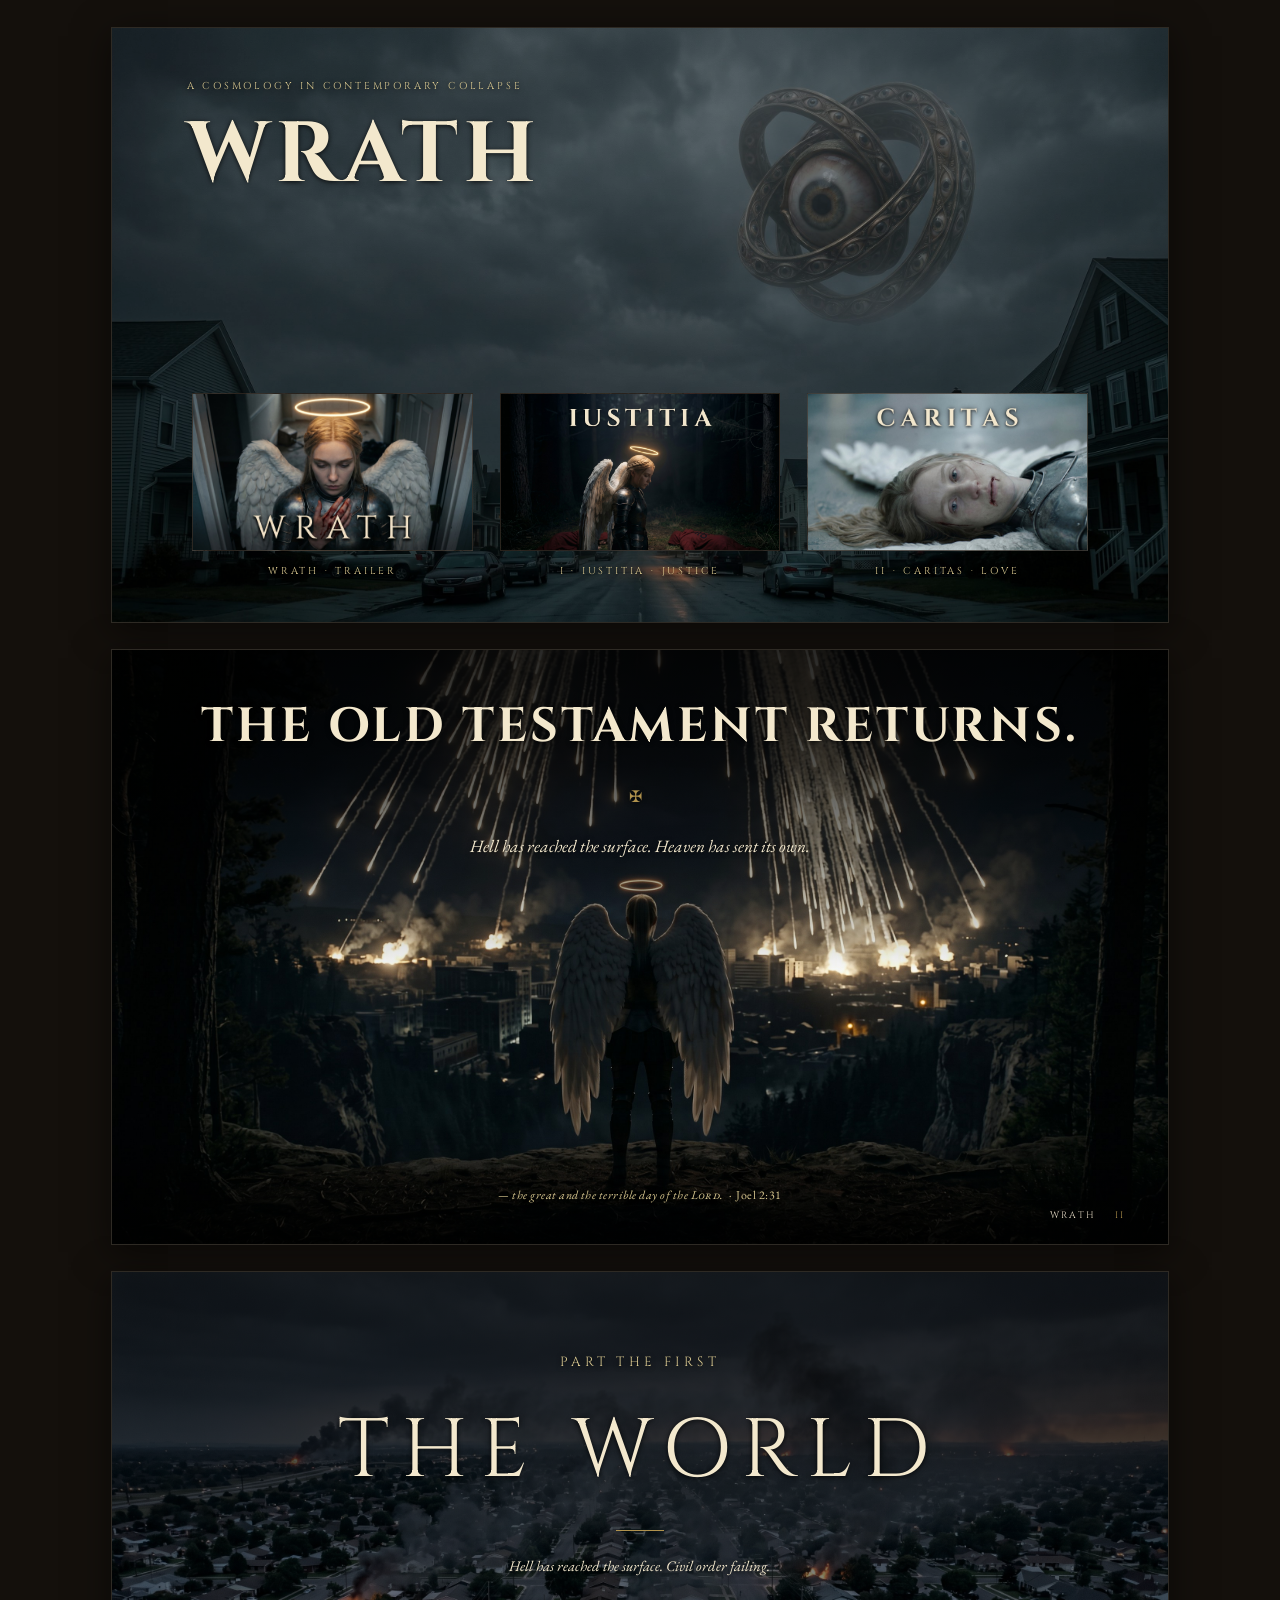
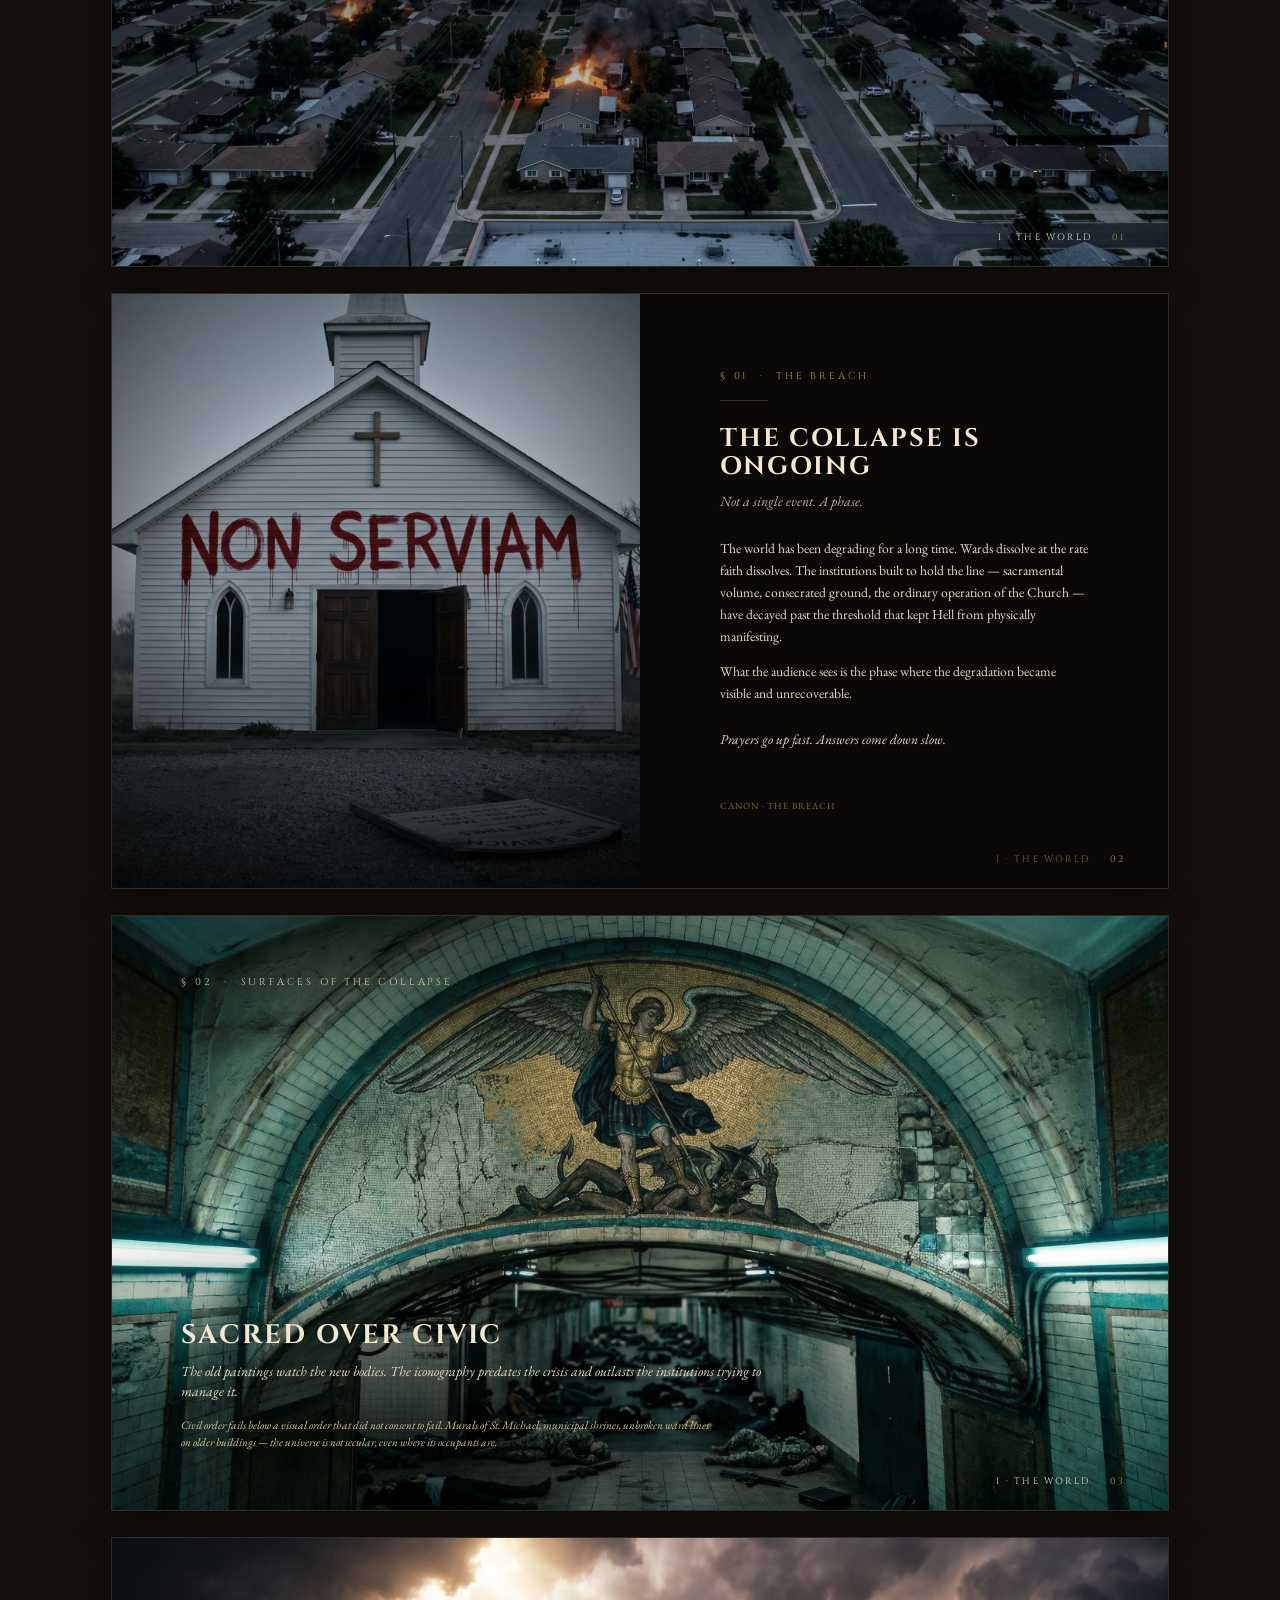
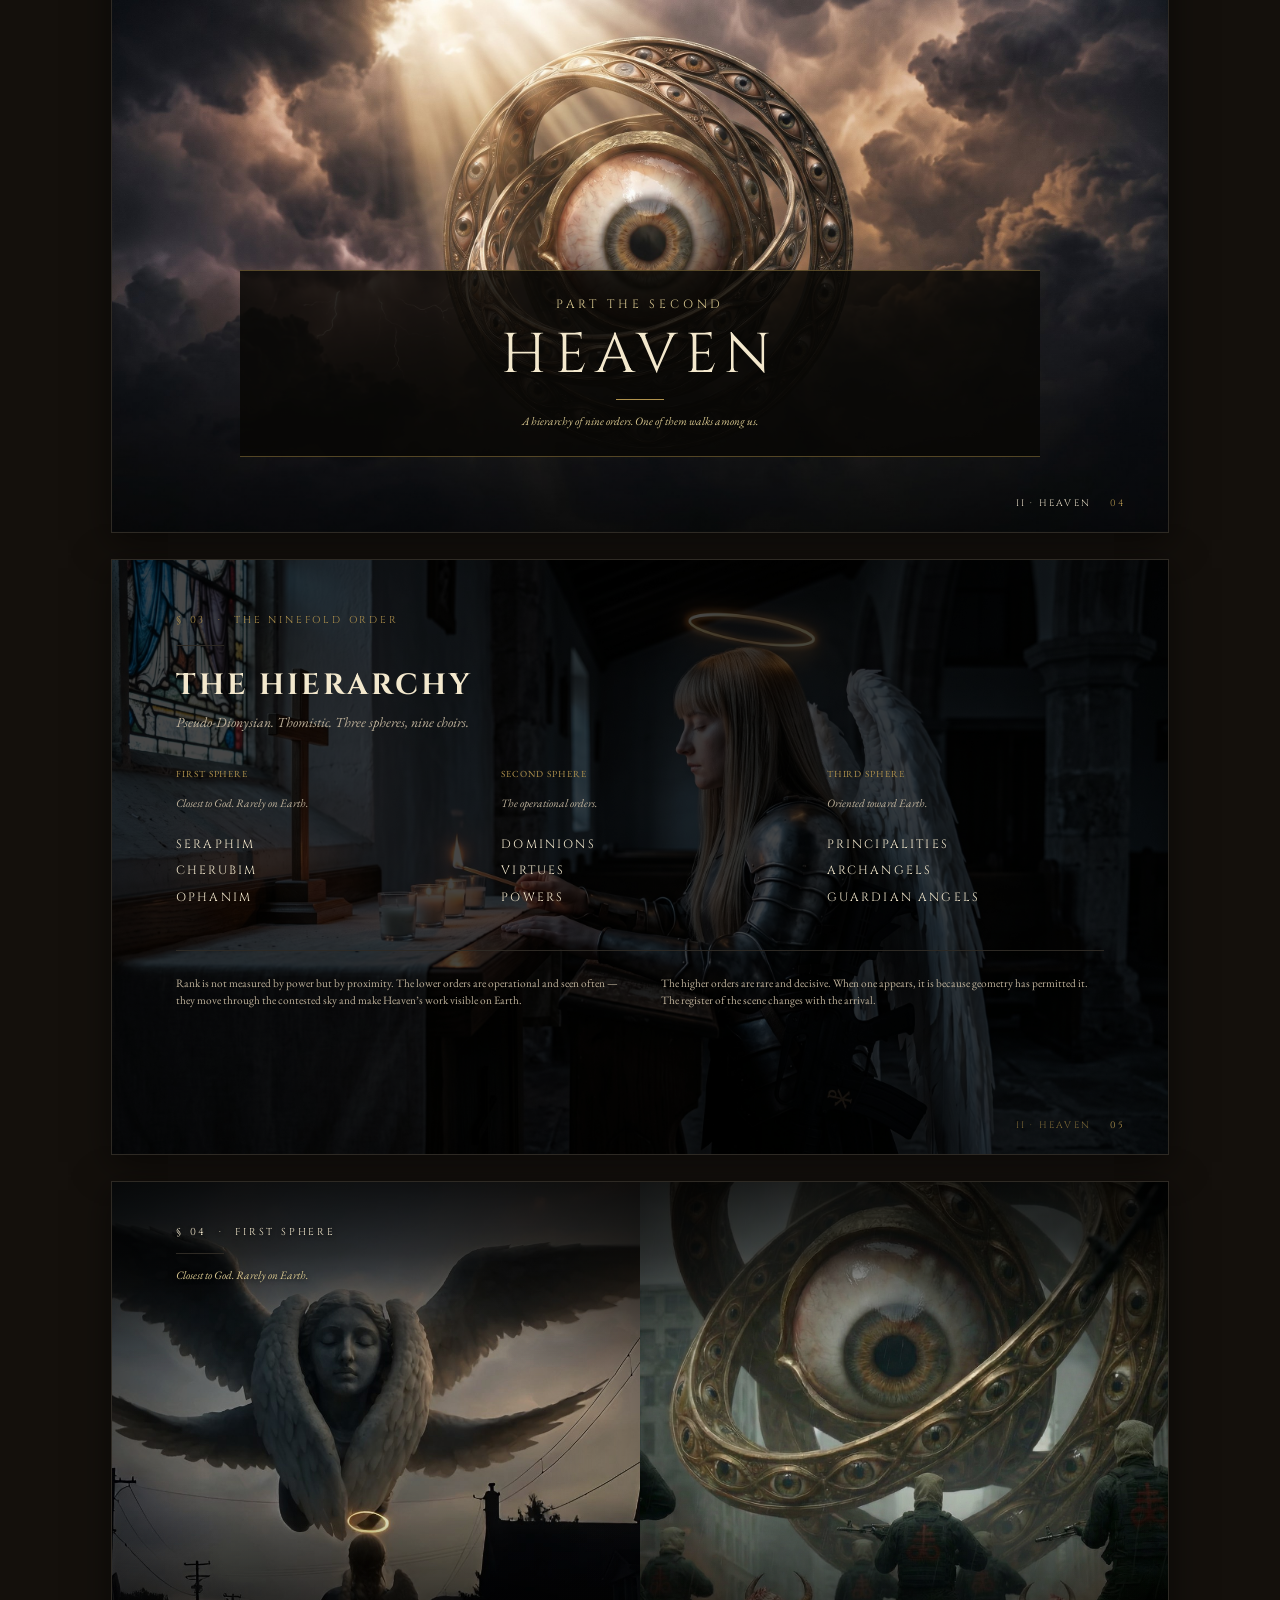
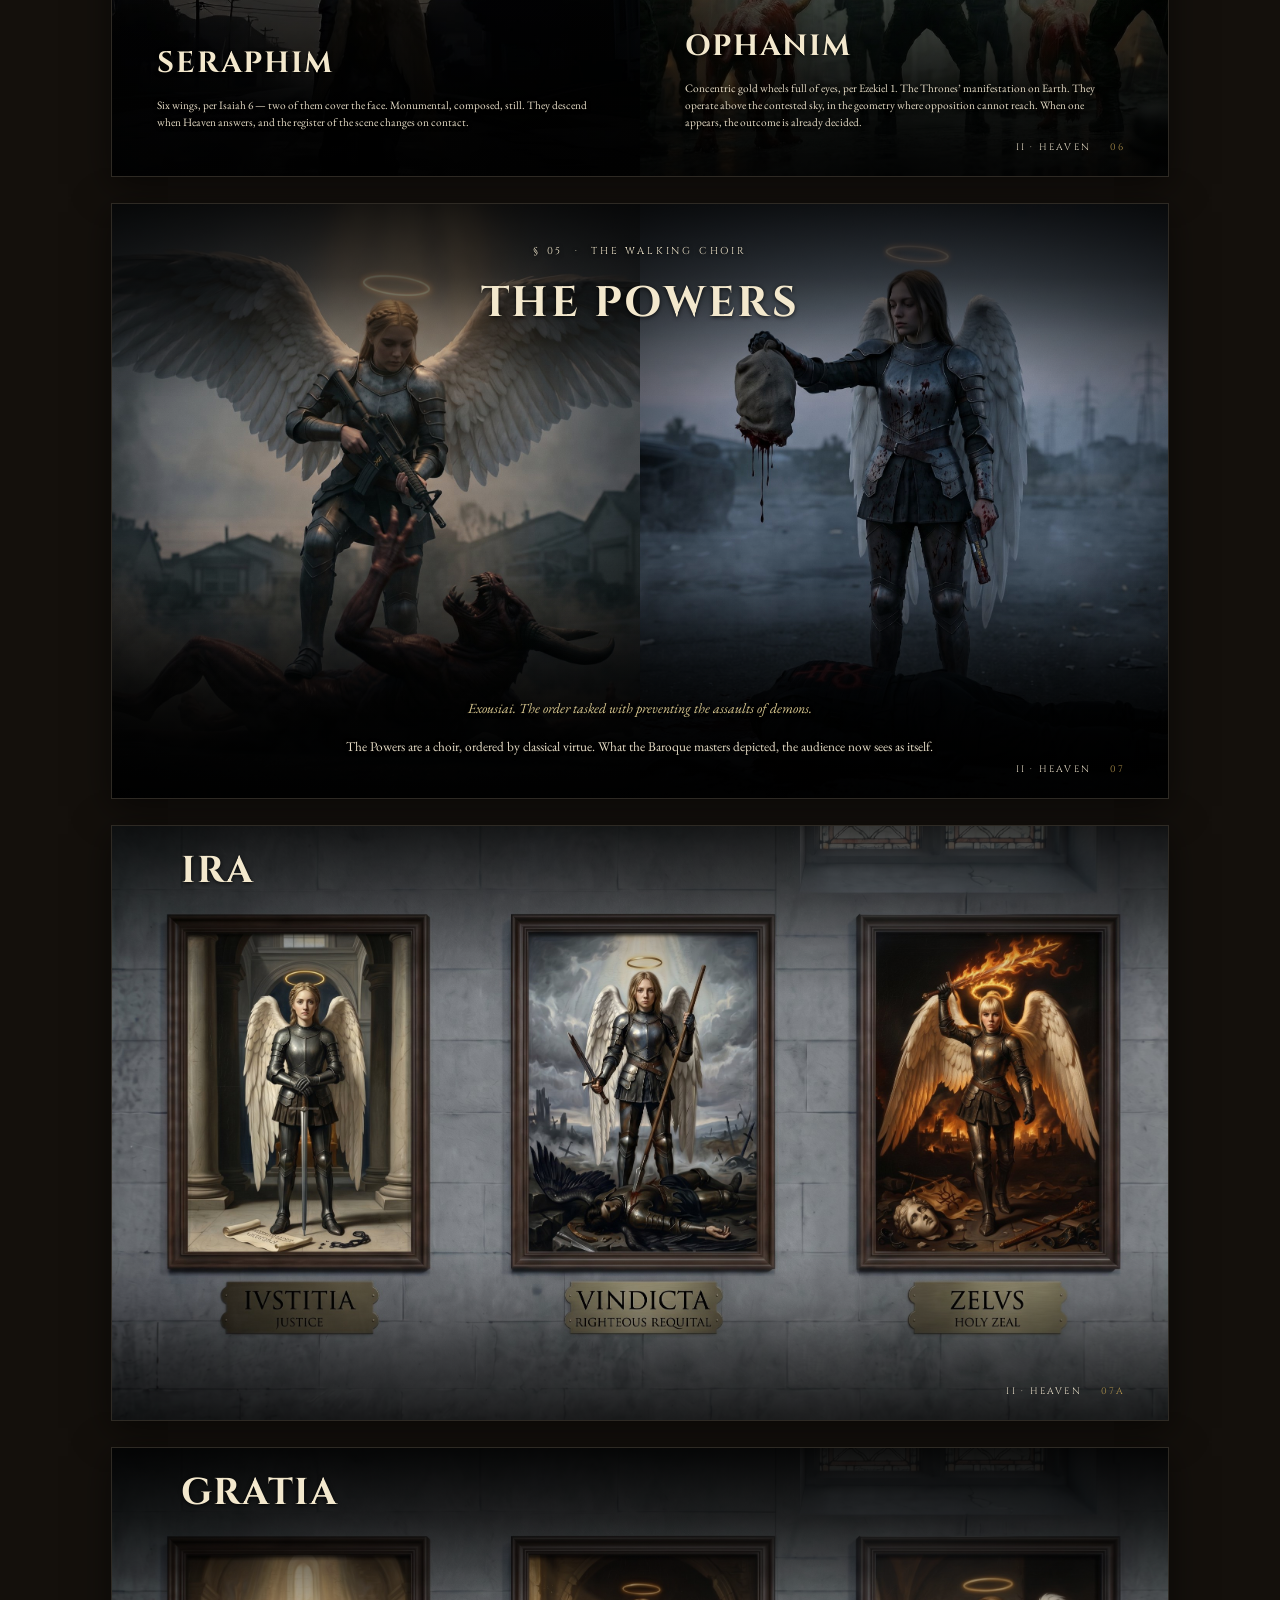
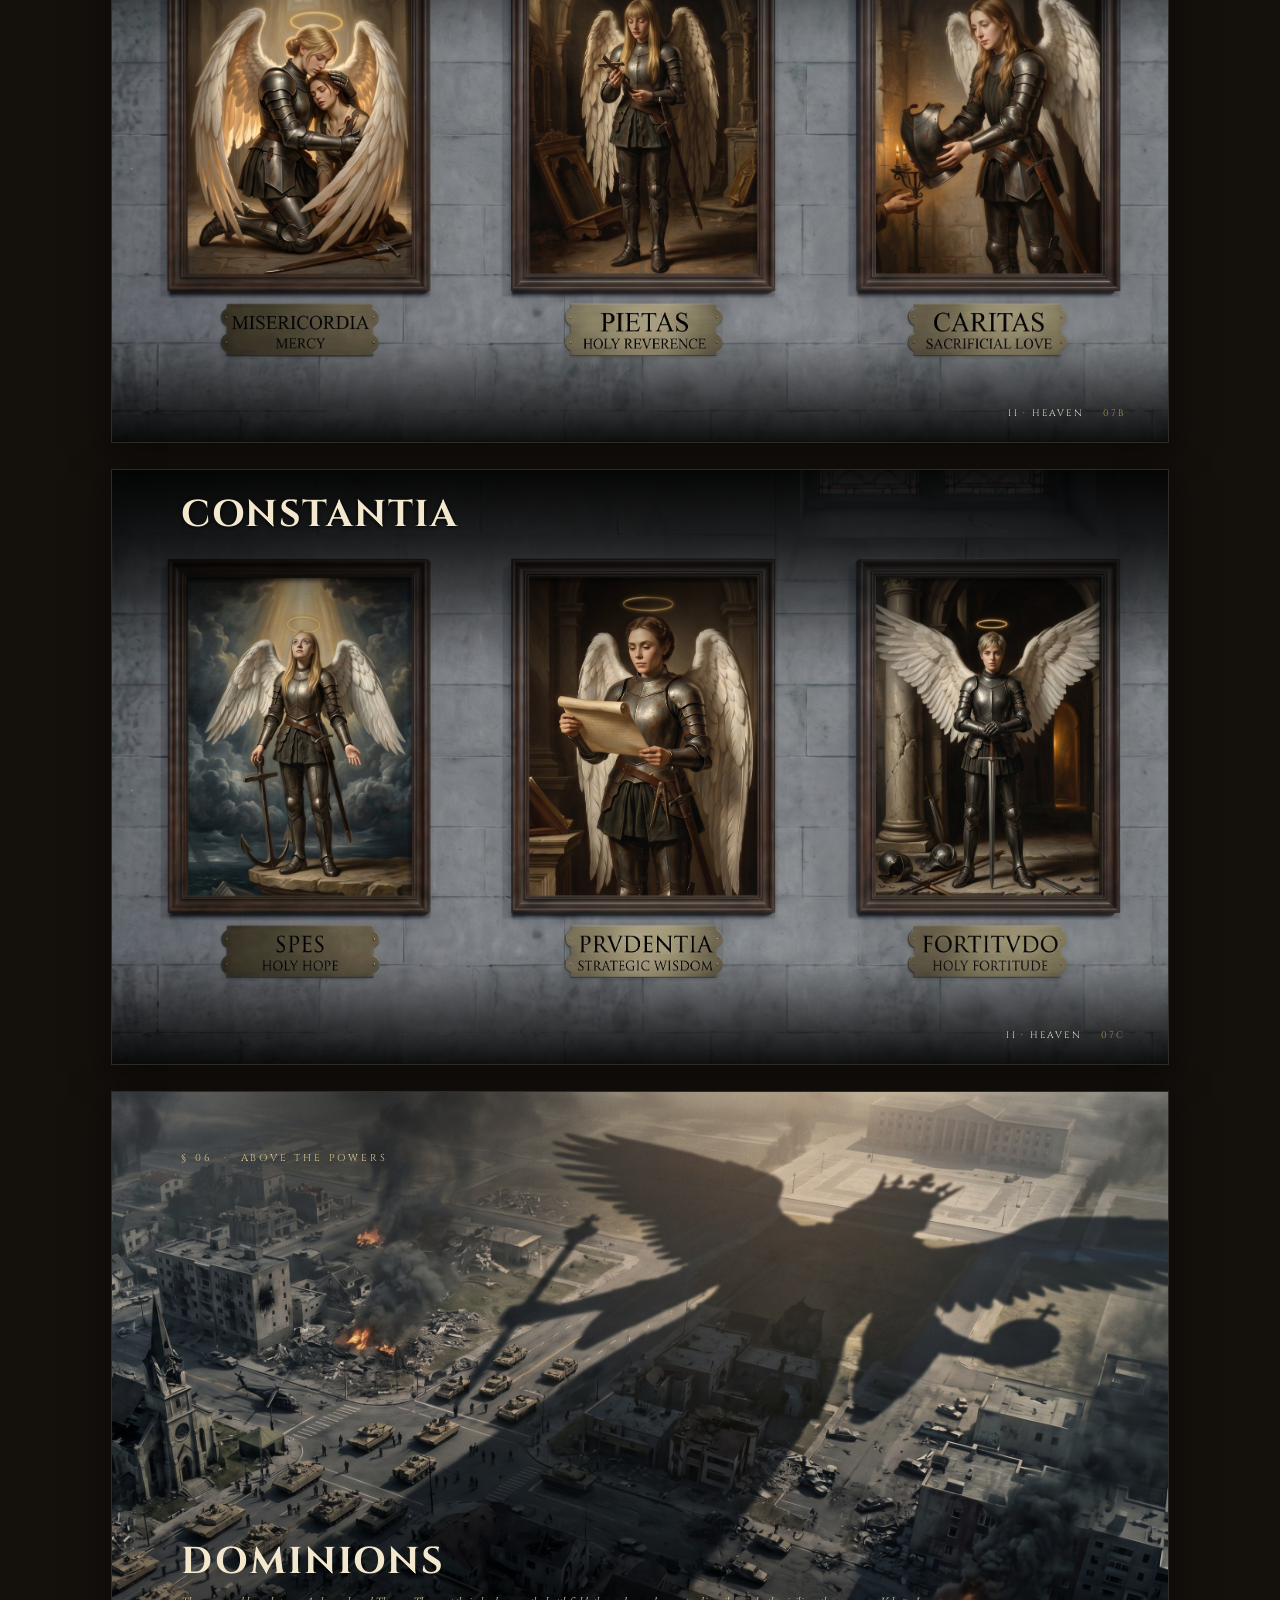
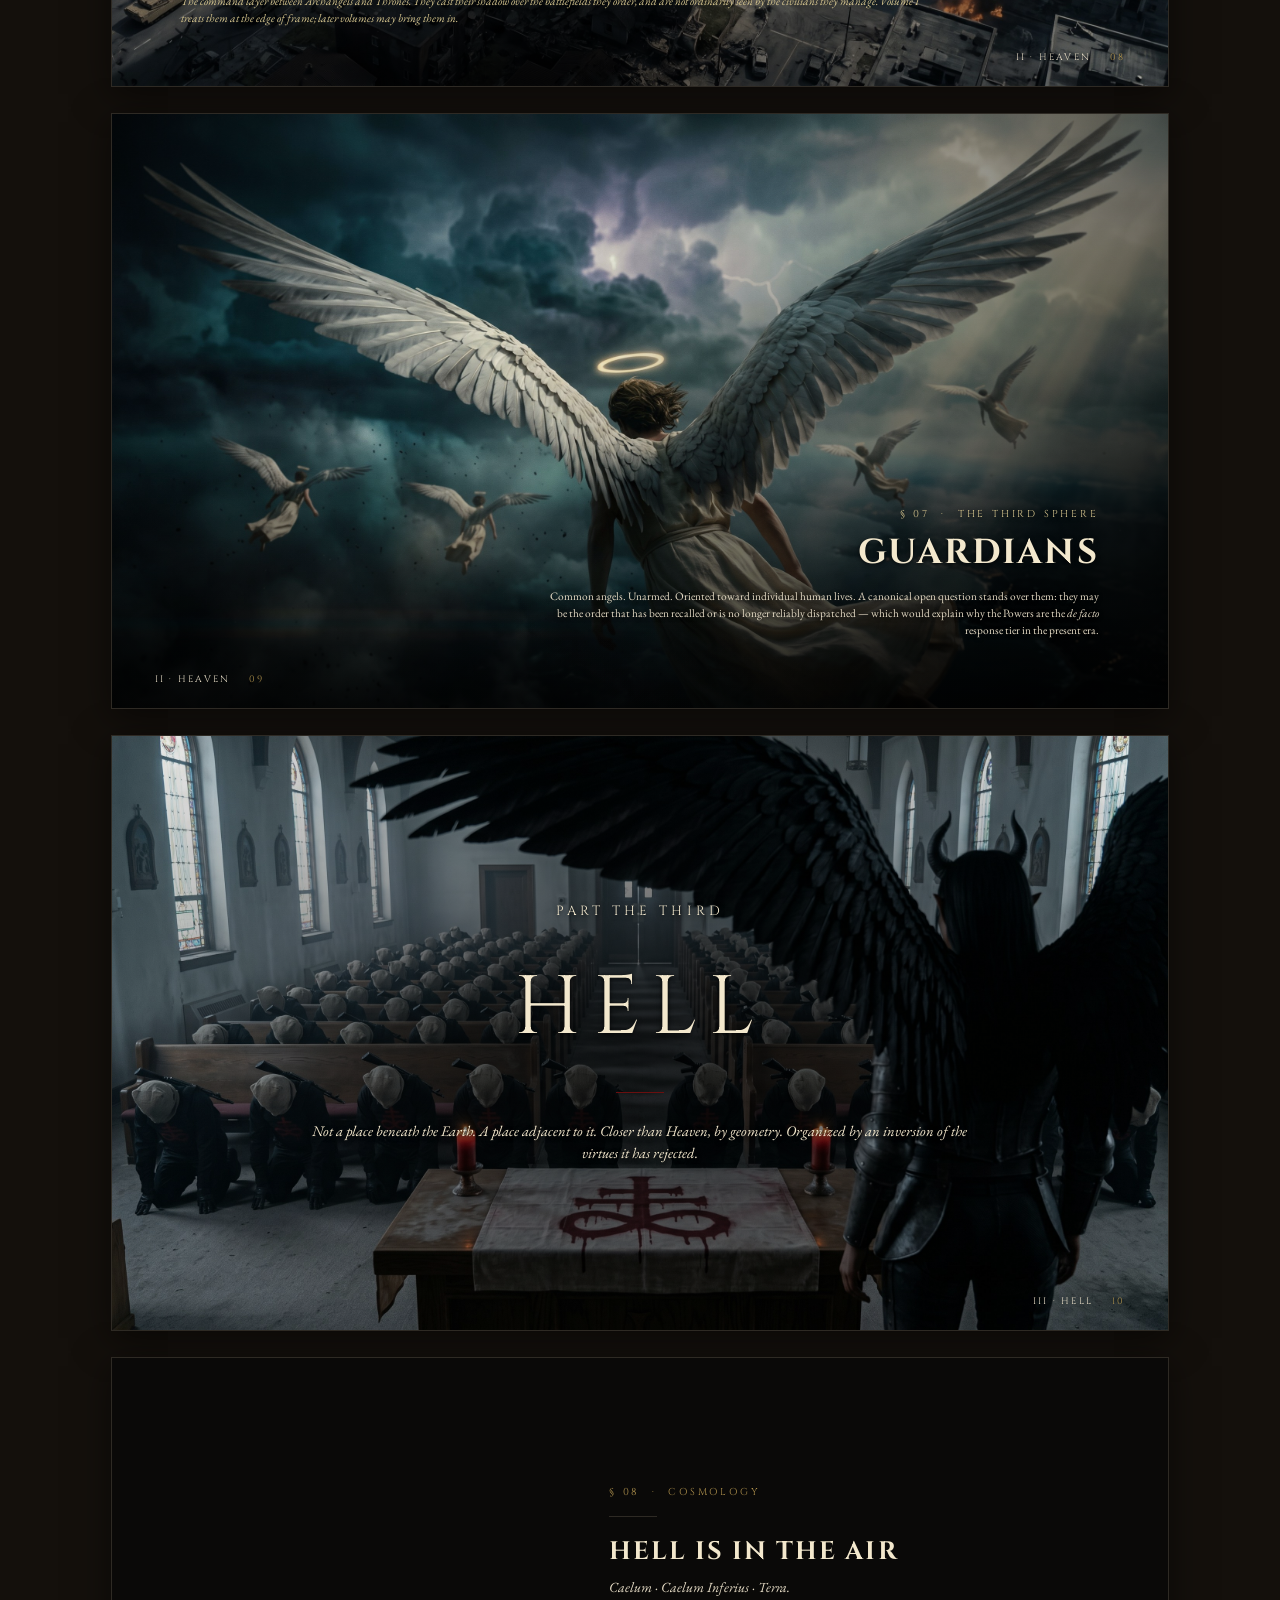
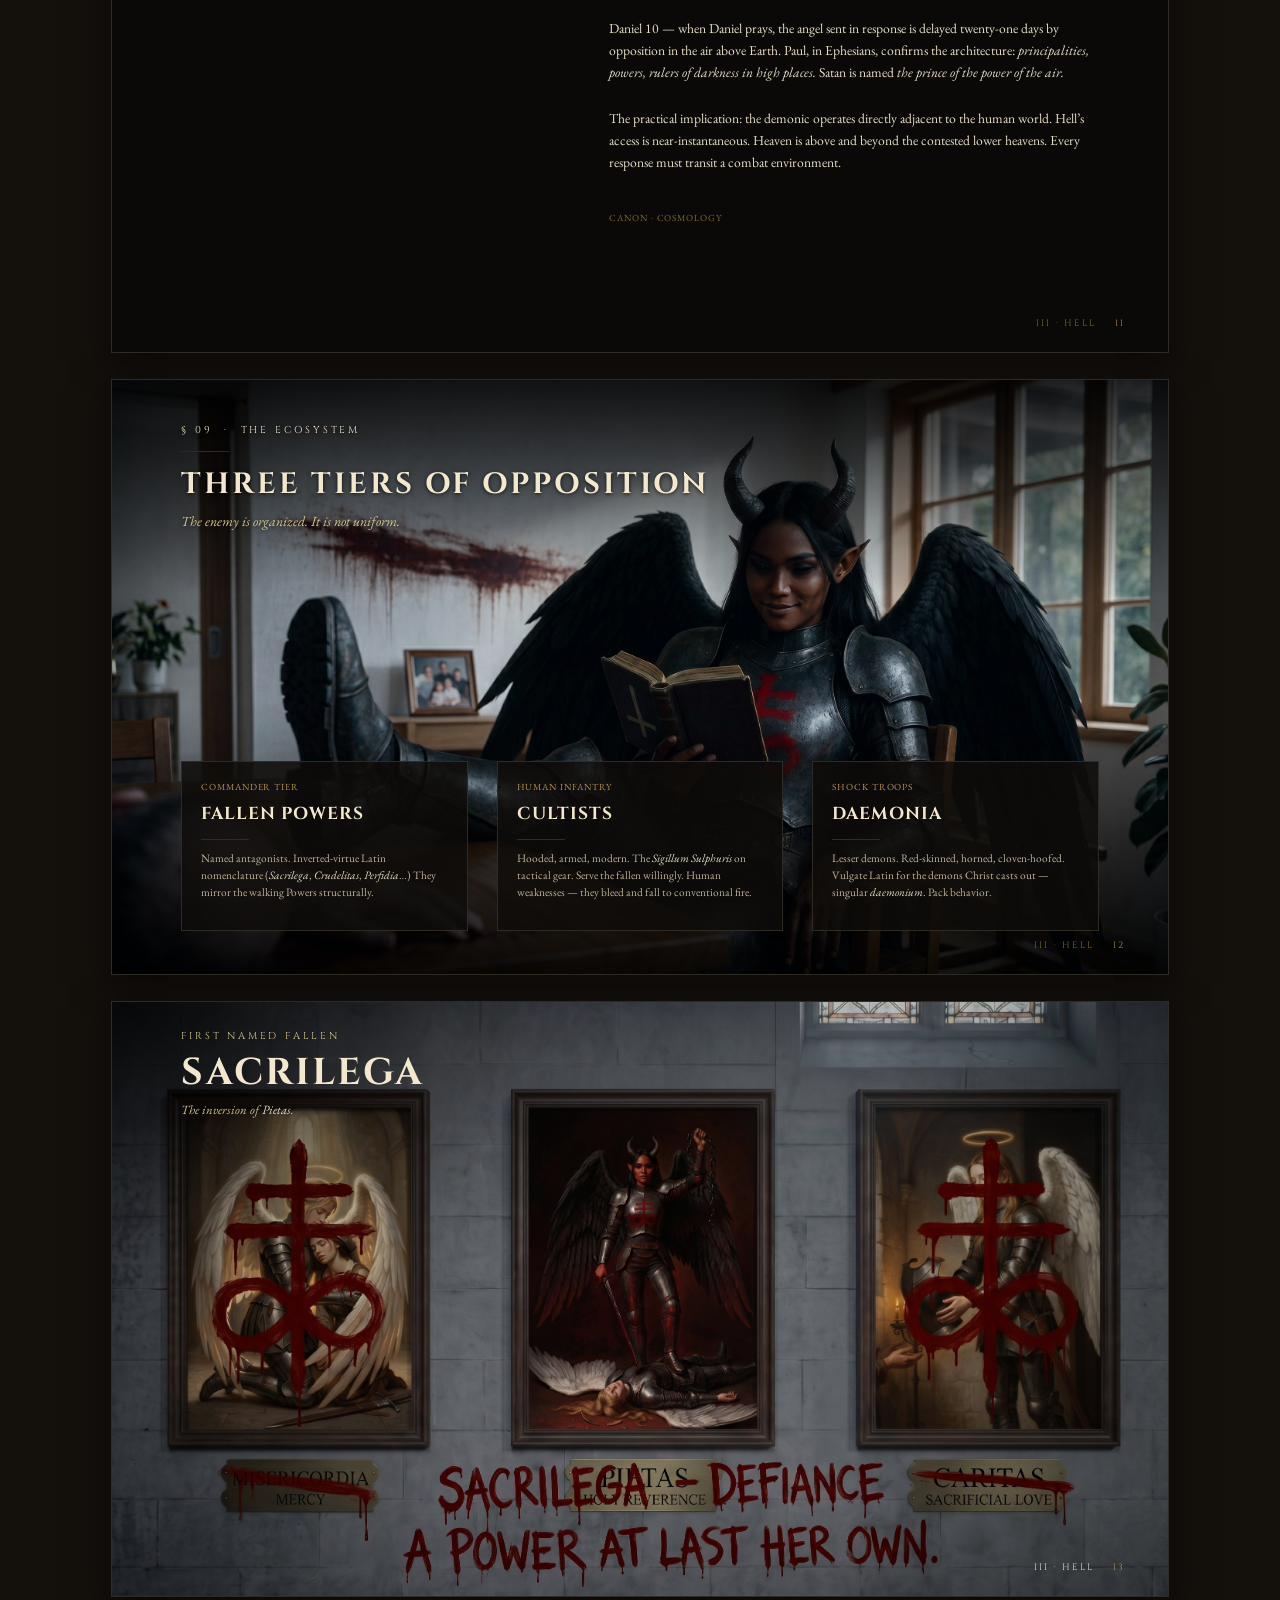
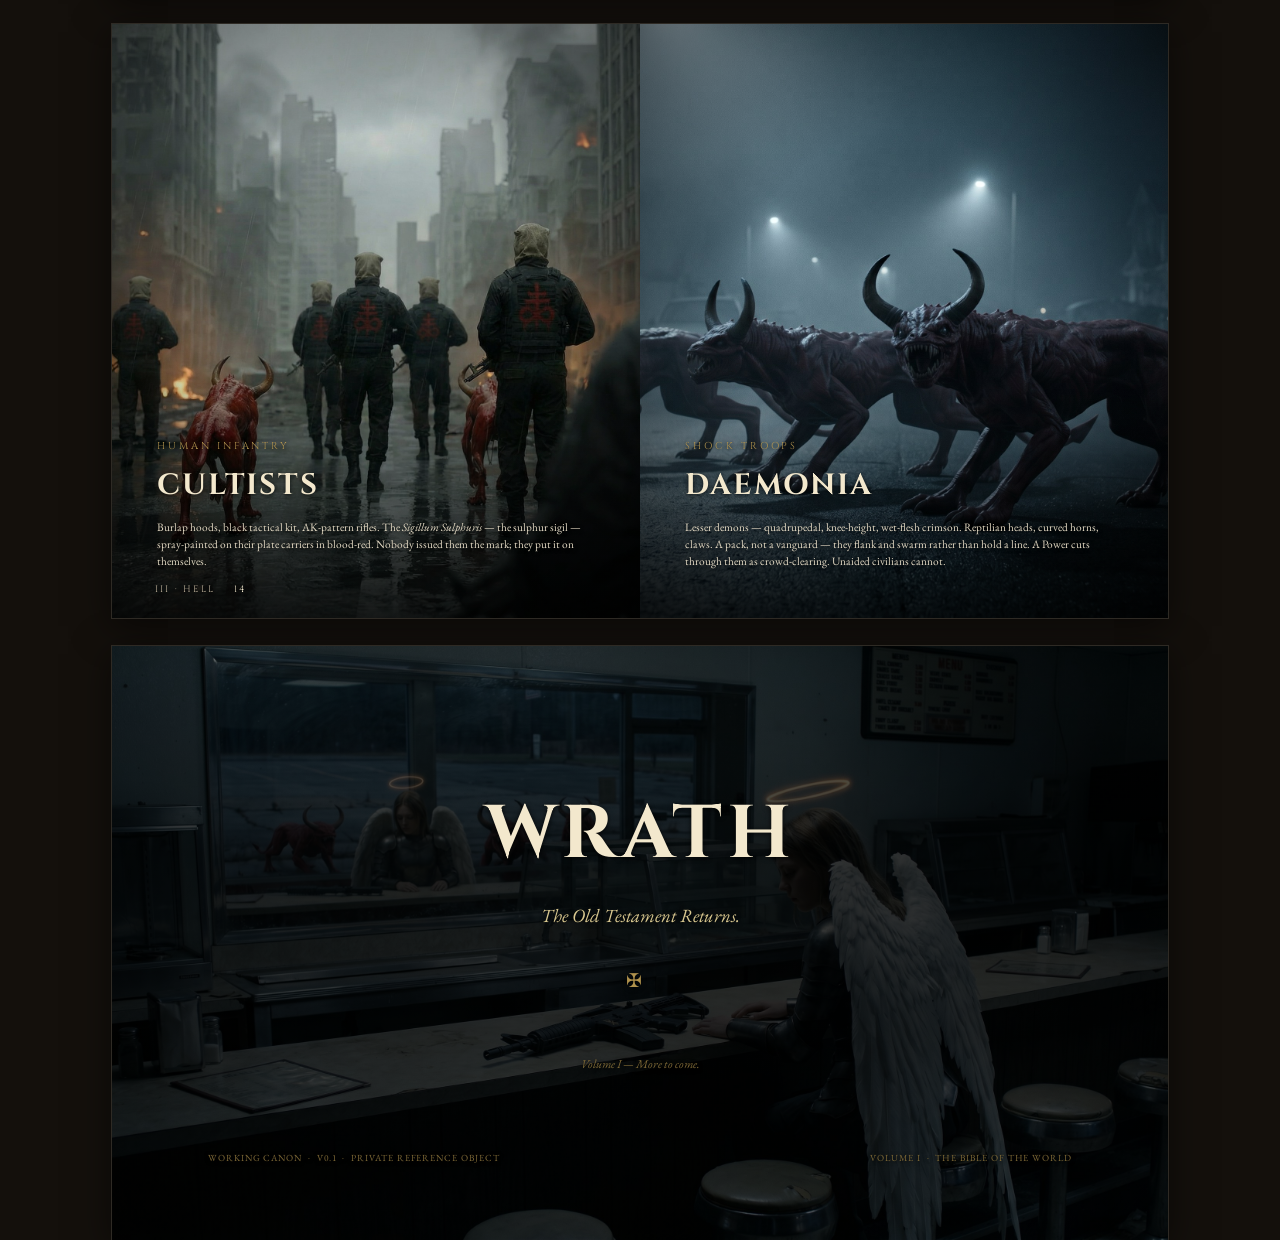
==== commit 4d9e765b: "Add files via upload" ====
--- a/docs/pitch_docs/index.html
+++ b/docs/pitch_docs/index.html
@@ -79,11 +79,11 @@
     </div>
   </div>
 
-  <!-- Episode/asset grid: bottom-anchored, 2 tiles to start, expands as  -->
-  <!-- new episodes drop. Each tile is a click-to-play YouTube thumb that -->
-  <!-- opens the shared lightbox modal below.                             -->
+  <!-- Episode/asset grid: bottom-anchored, expands as new episodes drop.  -->
+  <!-- Each tile is a click-to-play YouTube thumb that opens the shared    -->
+  <!-- lightbox modal below.                                               -->
   <div style="position: absolute; bottom: 32pt; left: 60pt; right: 60pt; z-index: 2;
-              display: grid; grid-template-columns: 1fr 1fr; gap: 28pt;">
+              display: grid; grid-template-columns: 1fr 1fr 1fr; gap: 20pt;">
     <div>
       <div class="cover-thumb" data-yt-id="RcJJOw__tIc" role="button" tabindex="0"
            aria-label="Play Wrath trailer"
@@ -113,6 +113,22 @@
       <div class="eyebrow" style="text-align: center; margin-top: 10pt; color: #d9c890;
                                    text-shadow: 0 1pt 3pt rgba(0,0,0,0.85);">
         I &middot; Iustitia &middot; Justice
+      </div>
+    </div>
+
+    <div>
+      <div class="cover-thumb" data-yt-id="E3eOjuLJmz4" role="button" tabindex="0"
+           aria-label="Play Caritas, episode two"
+           style="aspect-ratio: 16/9; background-color: #000;
+                  background-image: url('images/cover/caritas_ep02_thumb.jpg');
+                  background-size: cover; background-position: center;">
+        <div class="cover-thumb-veil" aria-hidden="true">
+          <div class="cover-play-icon-small">&#9654;</div>
+        </div>
+      </div>
+      <div class="eyebrow" style="text-align: center; margin-top: 10pt; color: #d9c890;
+                                   text-shadow: 0 1pt 3pt rgba(0,0,0,0.85);">
+        II &middot; Caritas &middot; Love
       </div>
     </div>
   </div>
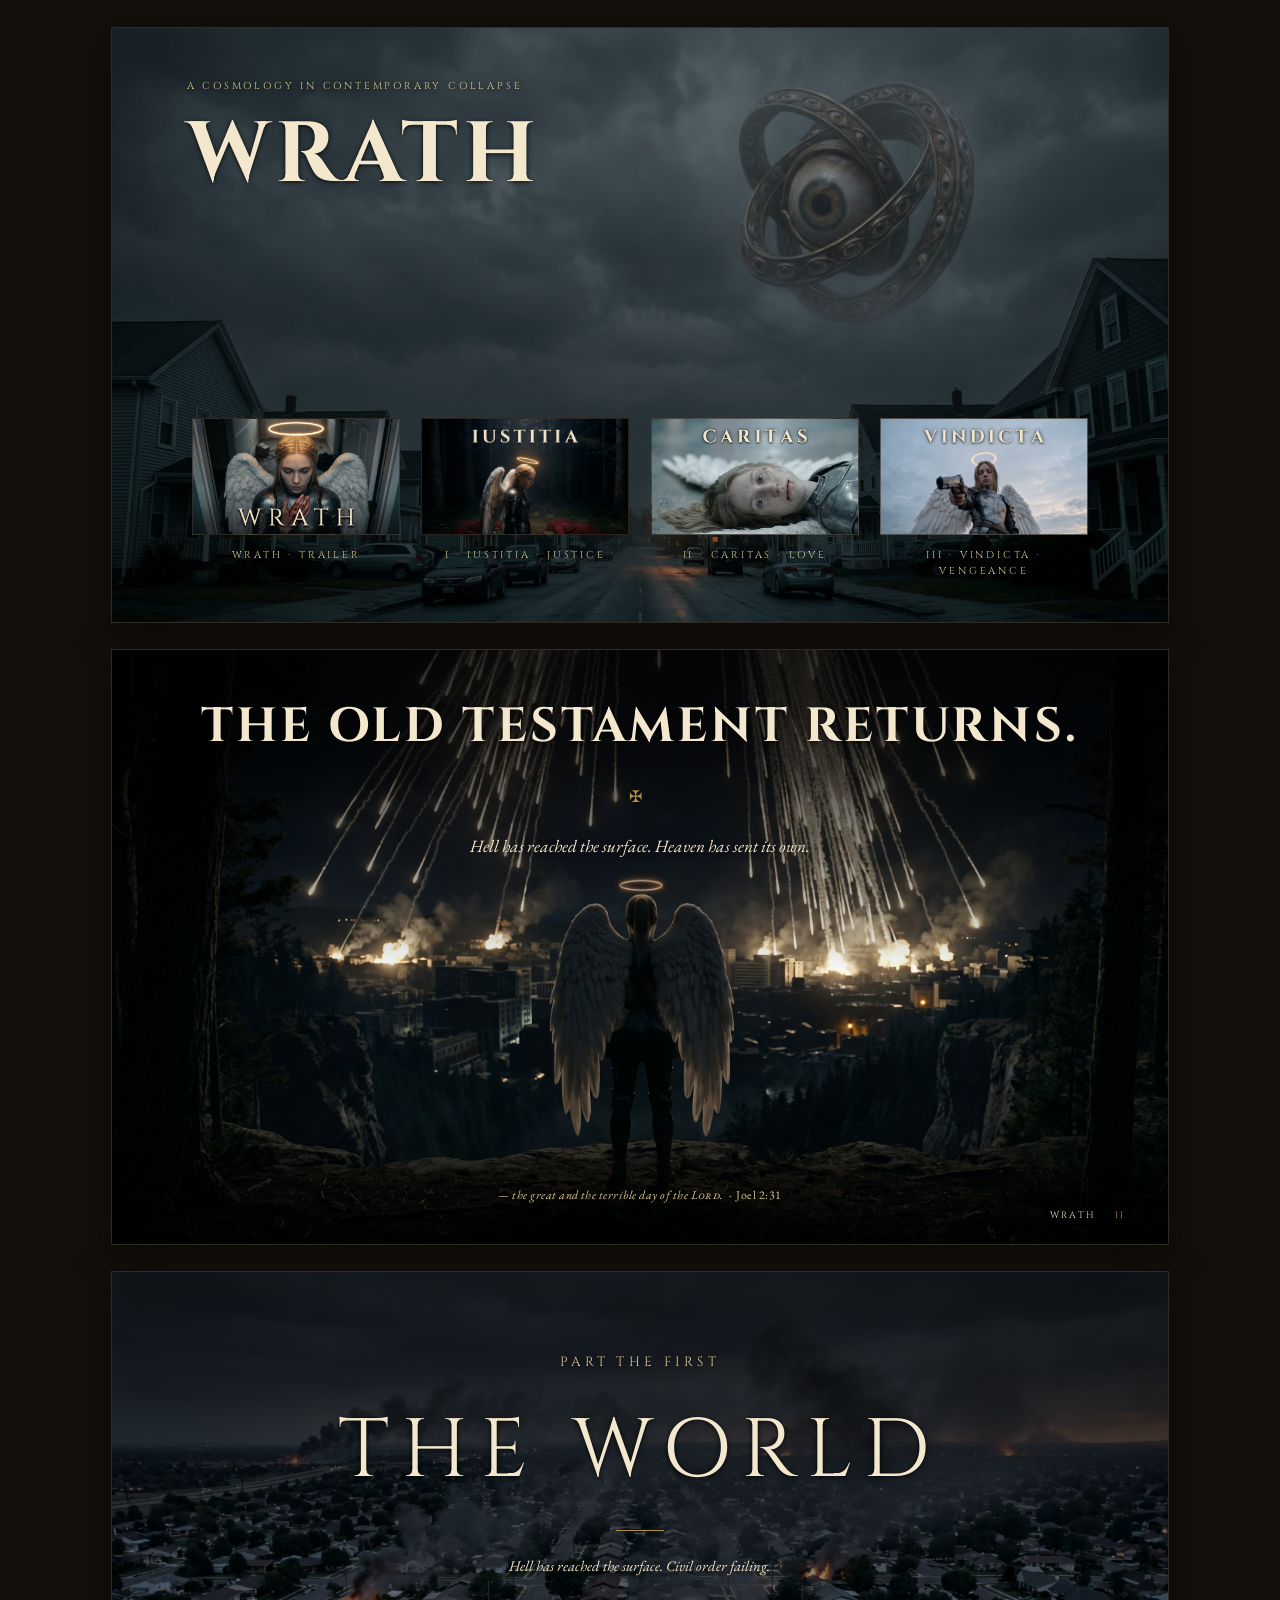
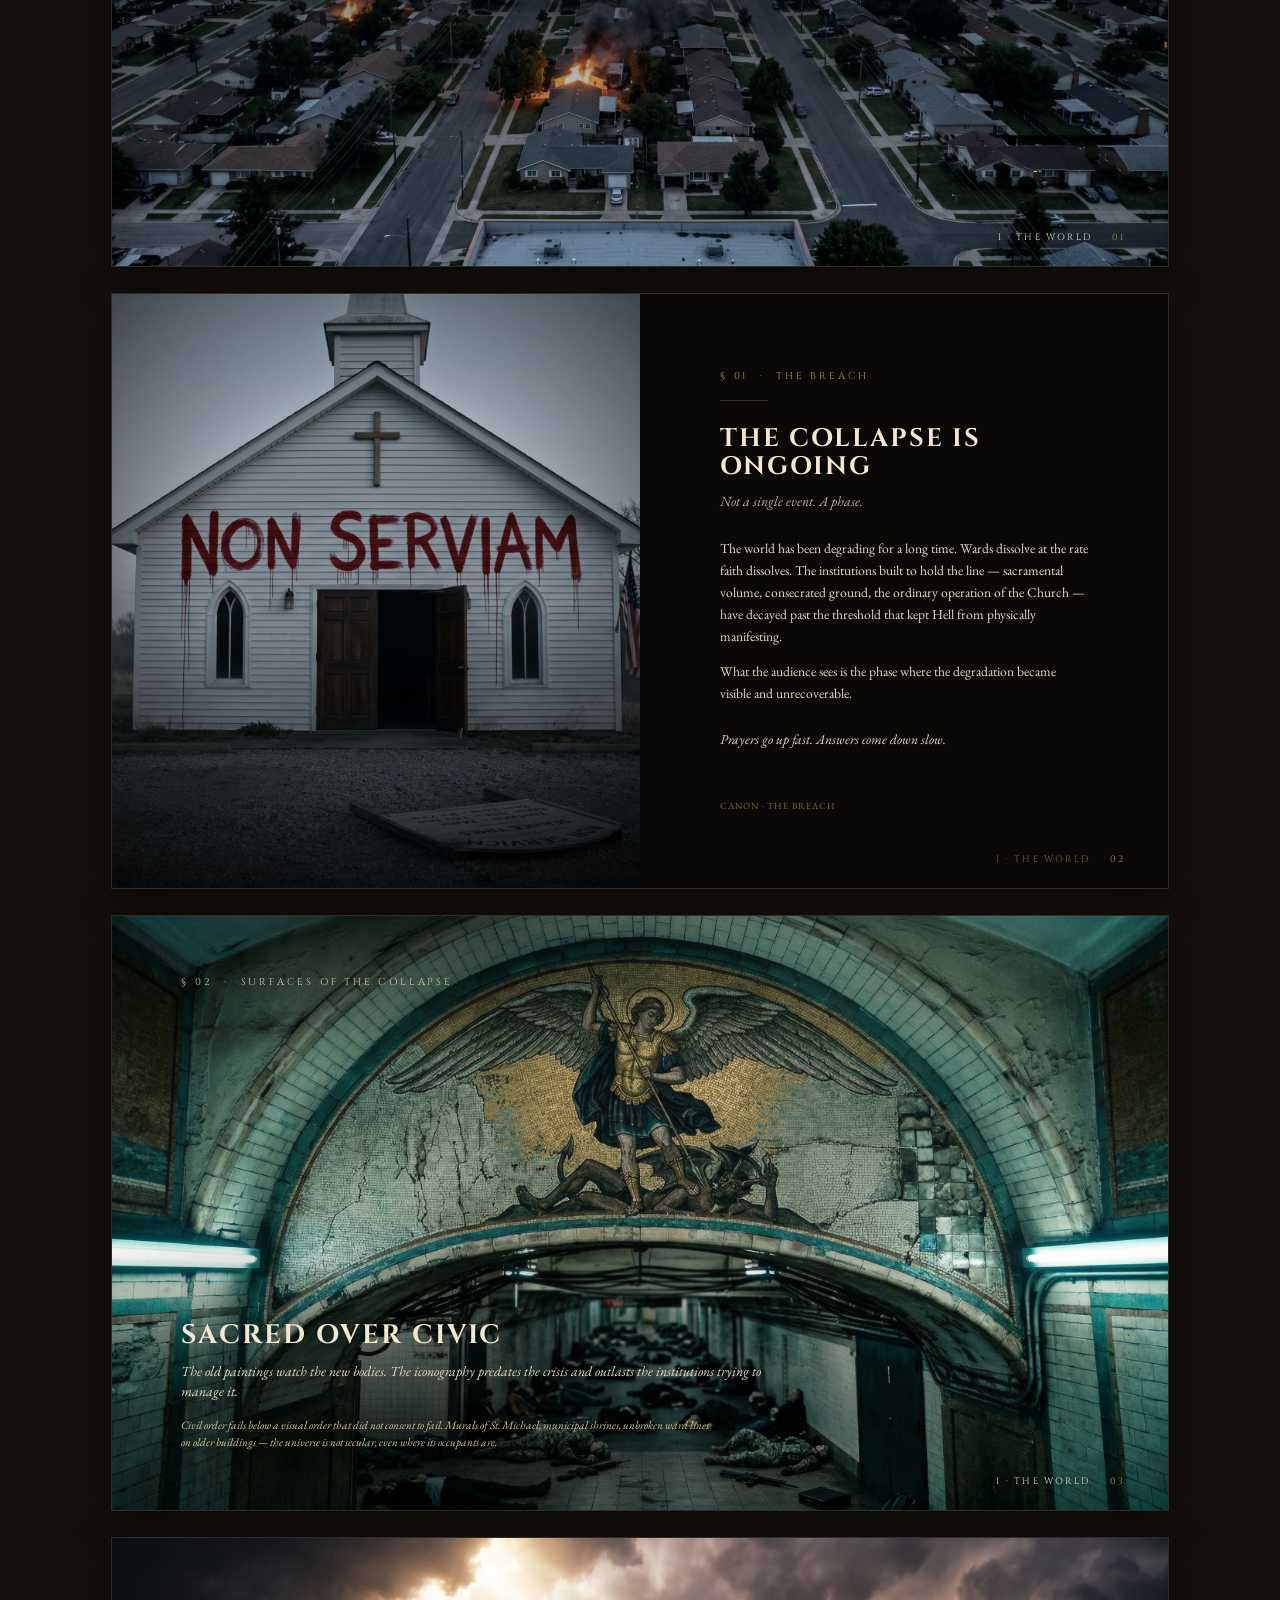
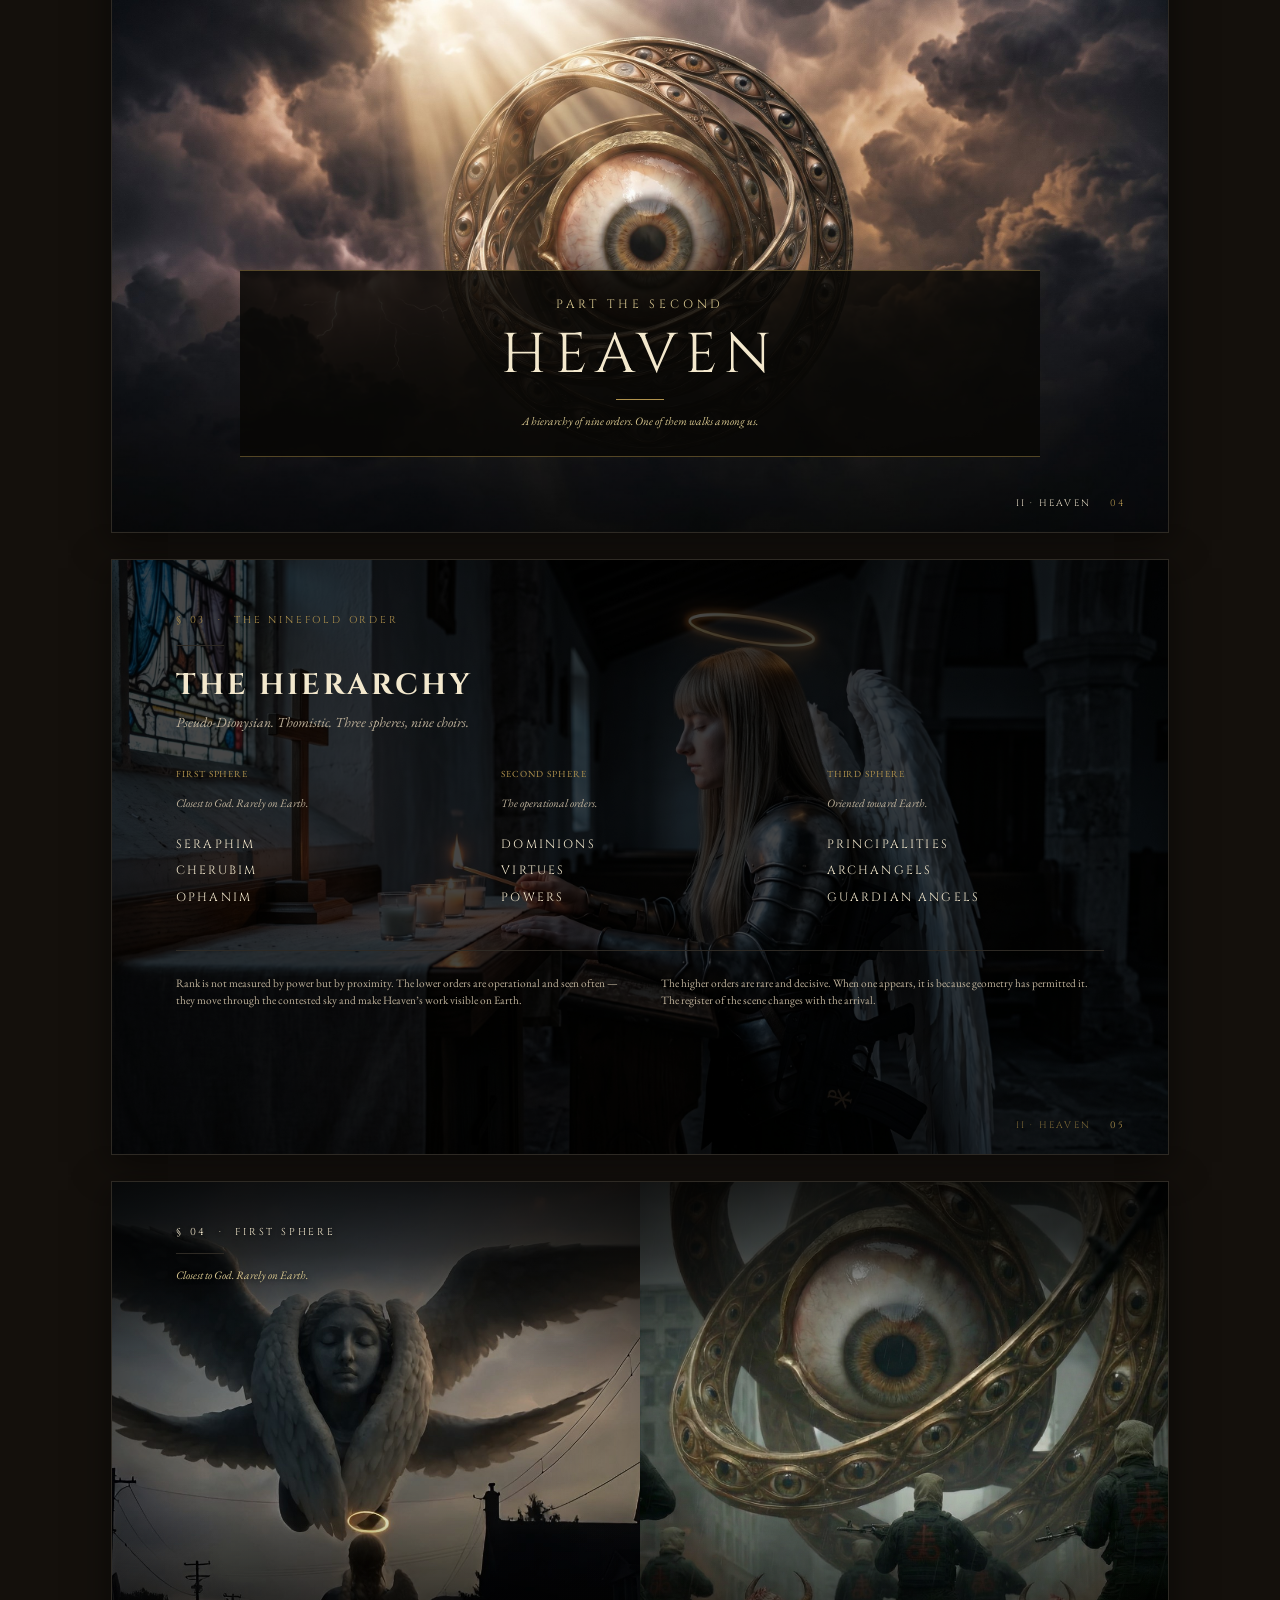
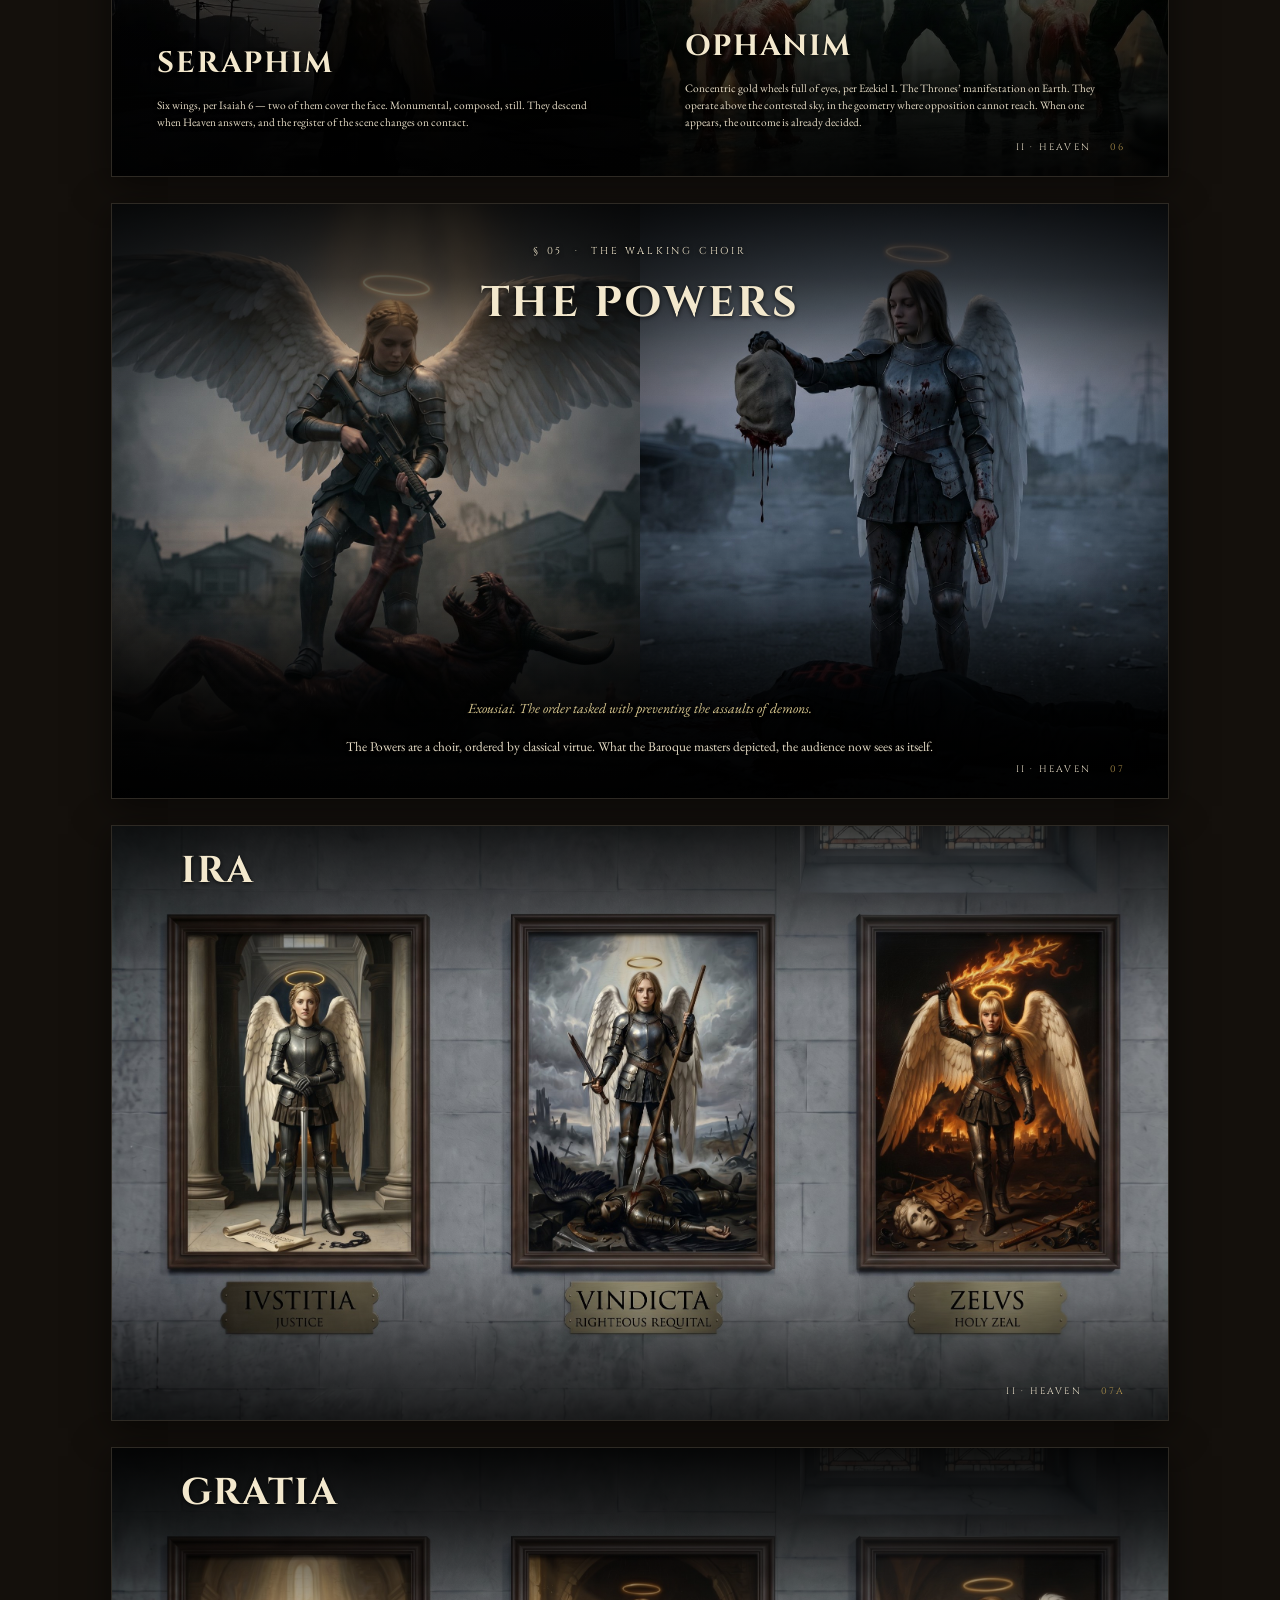
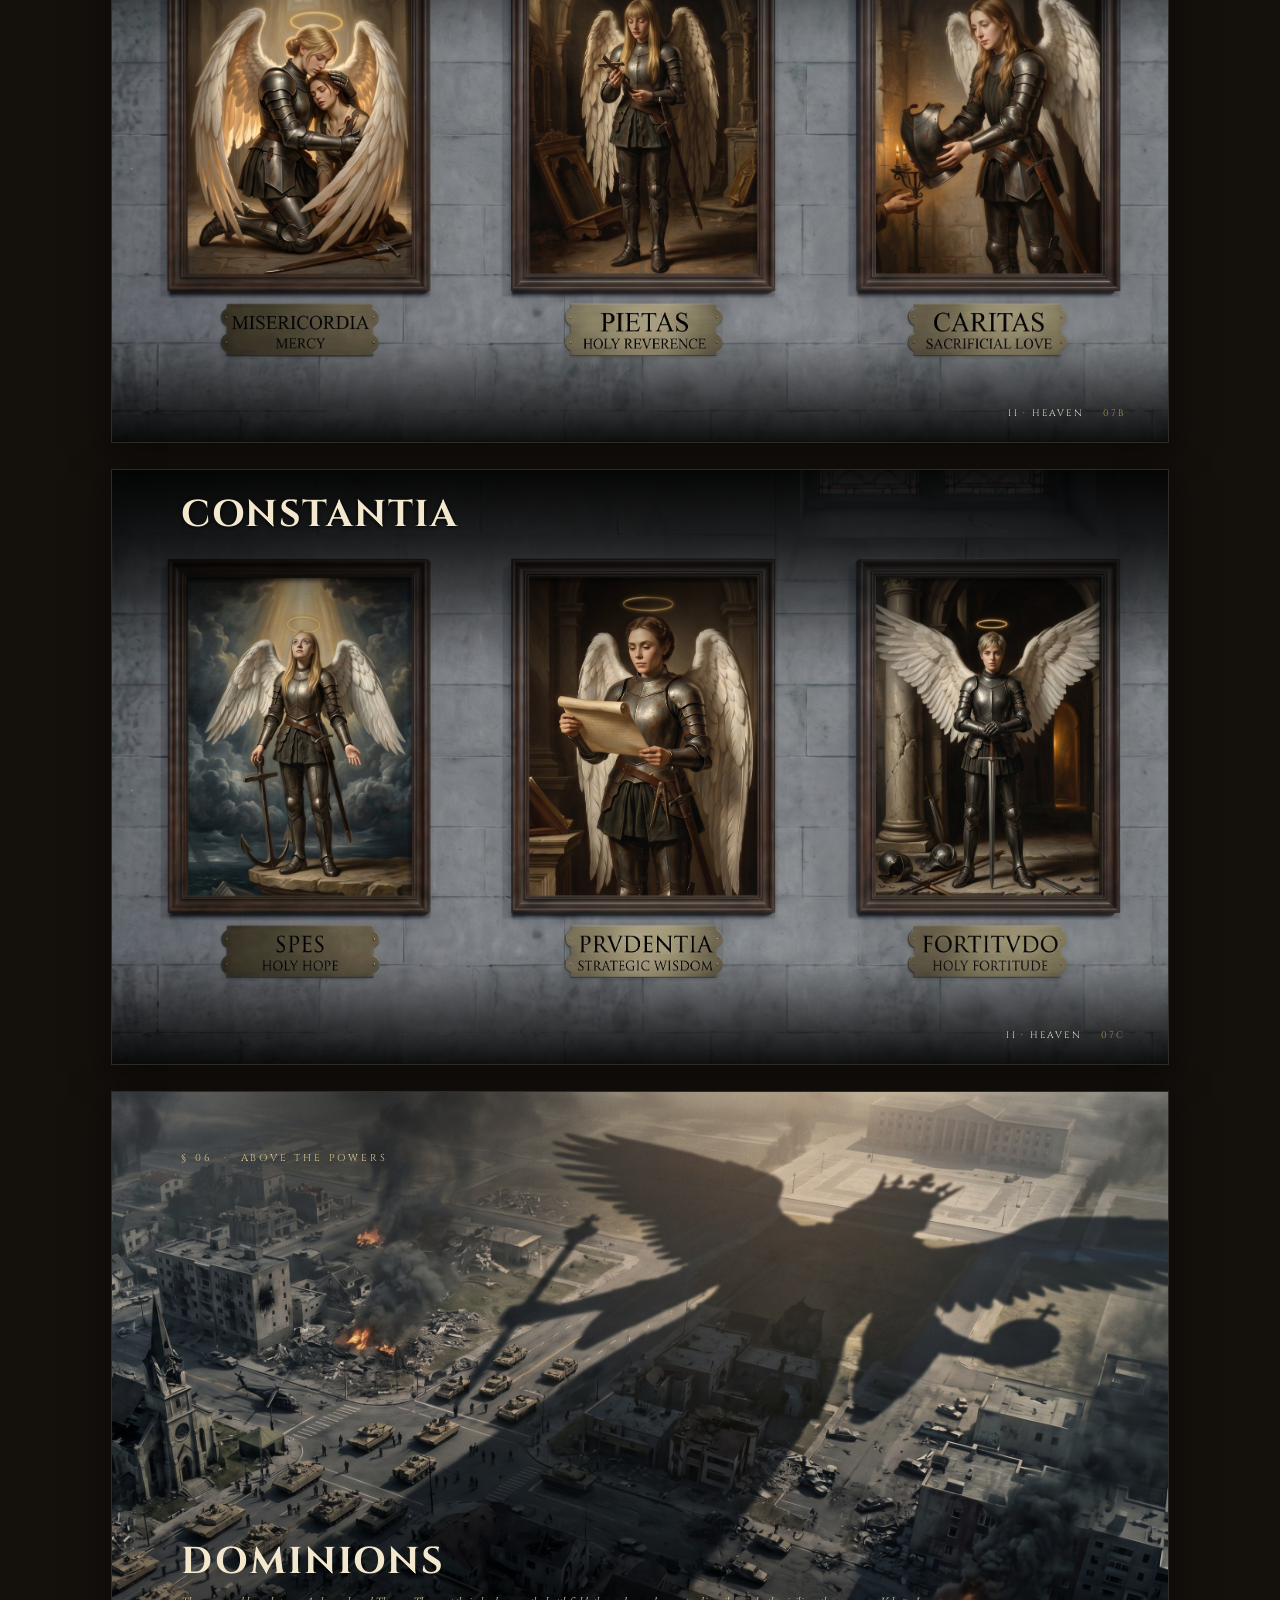
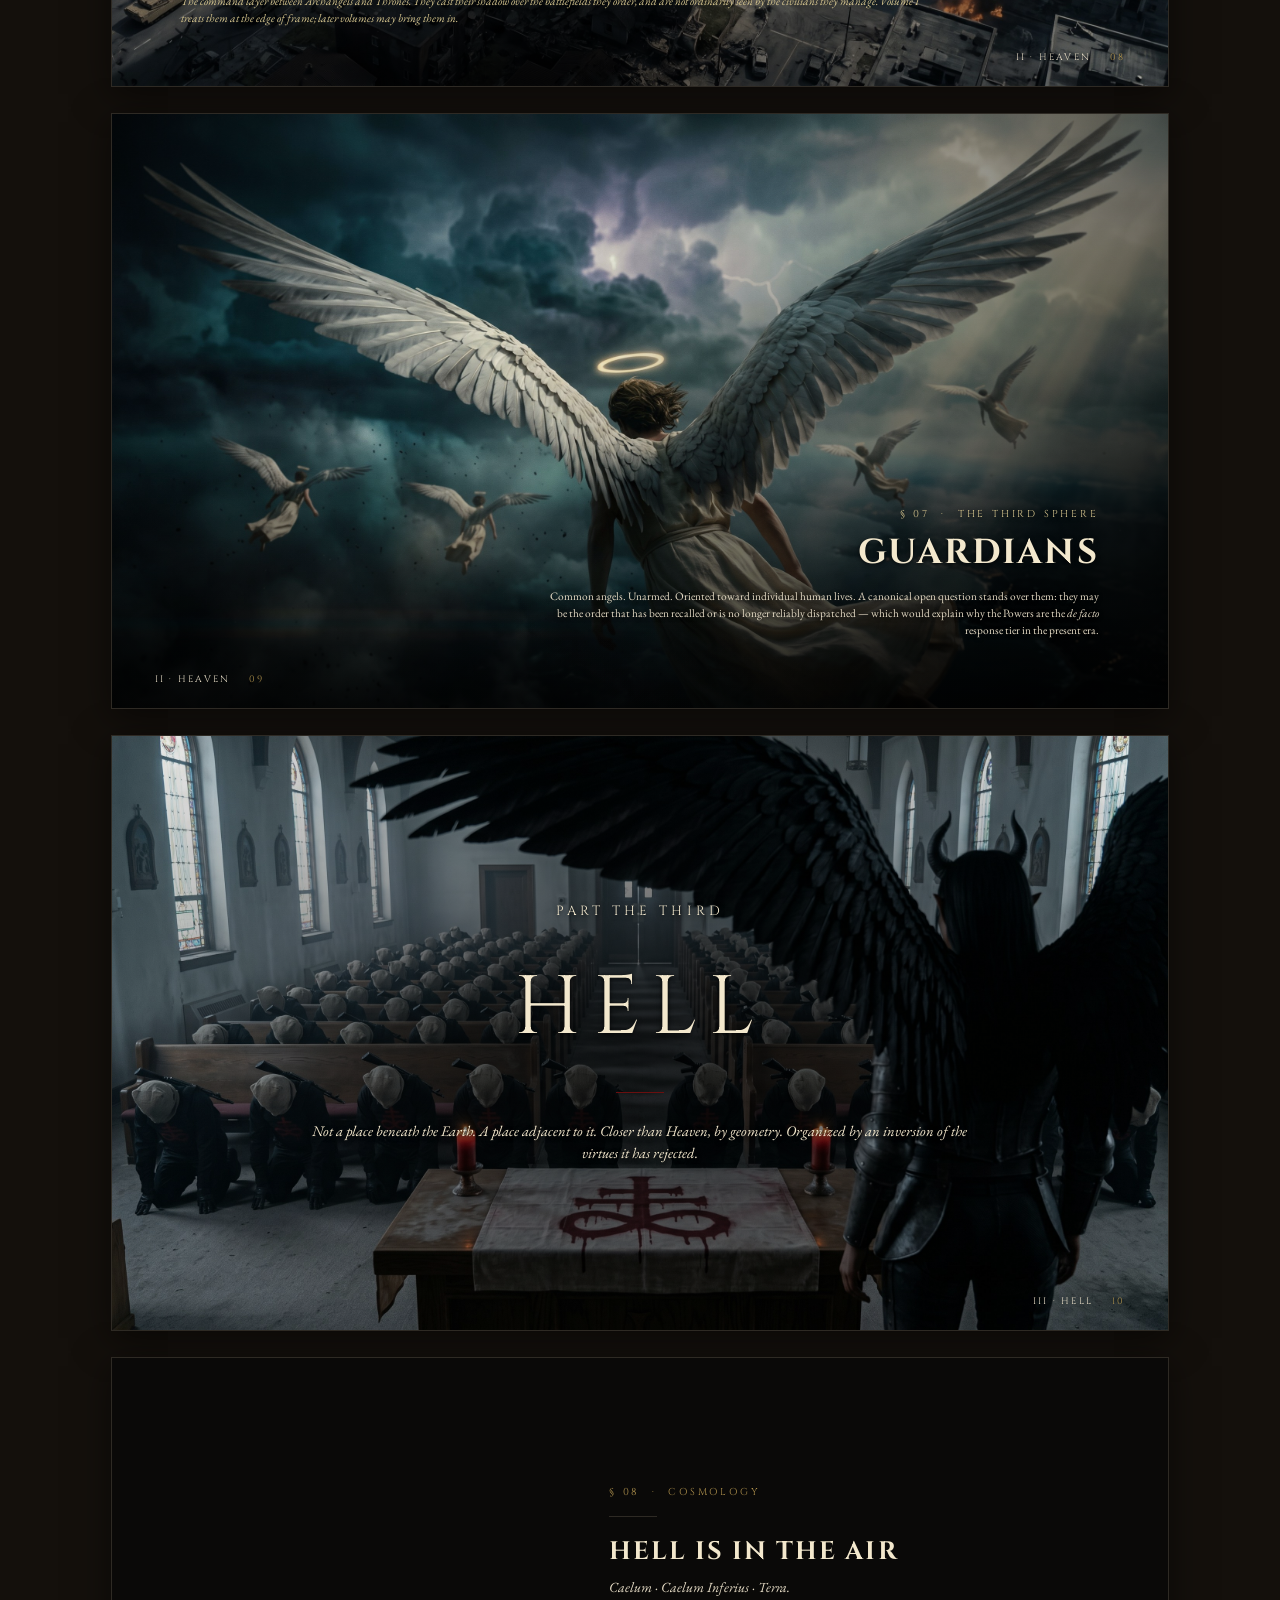
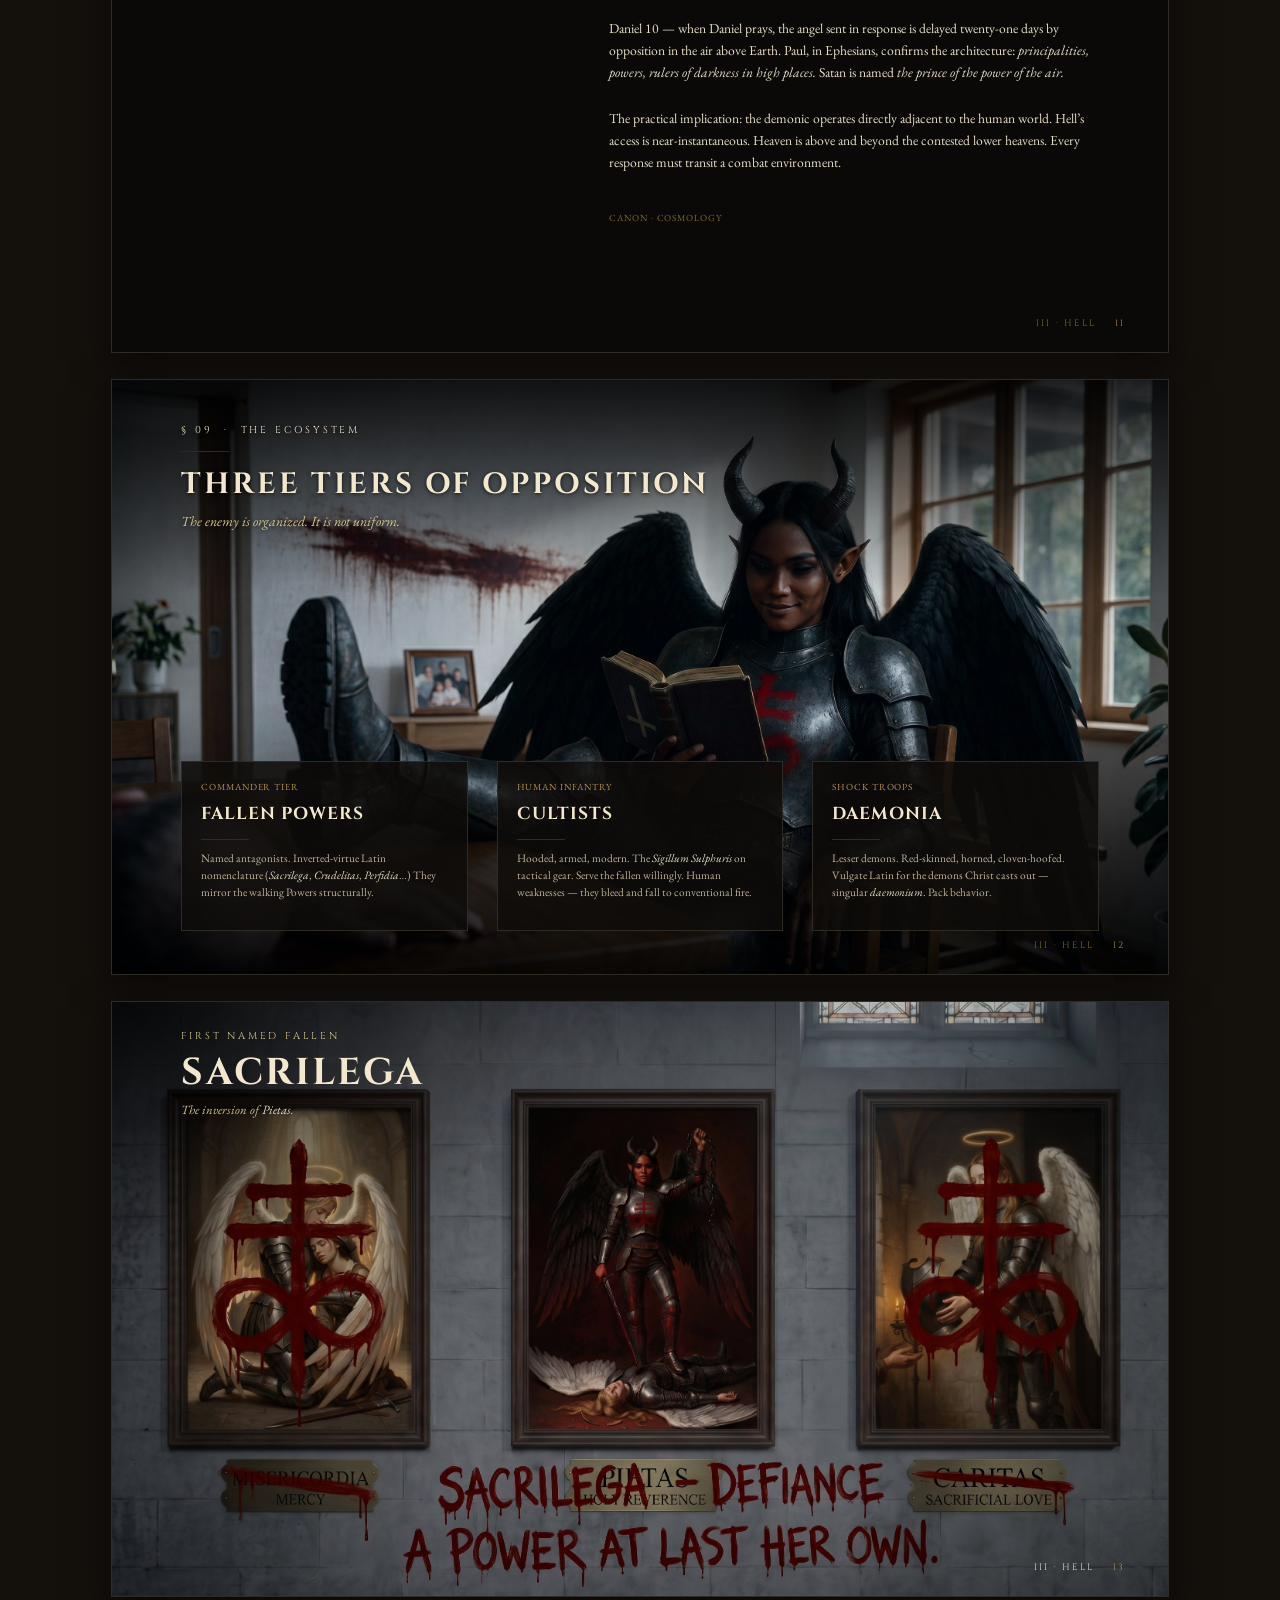
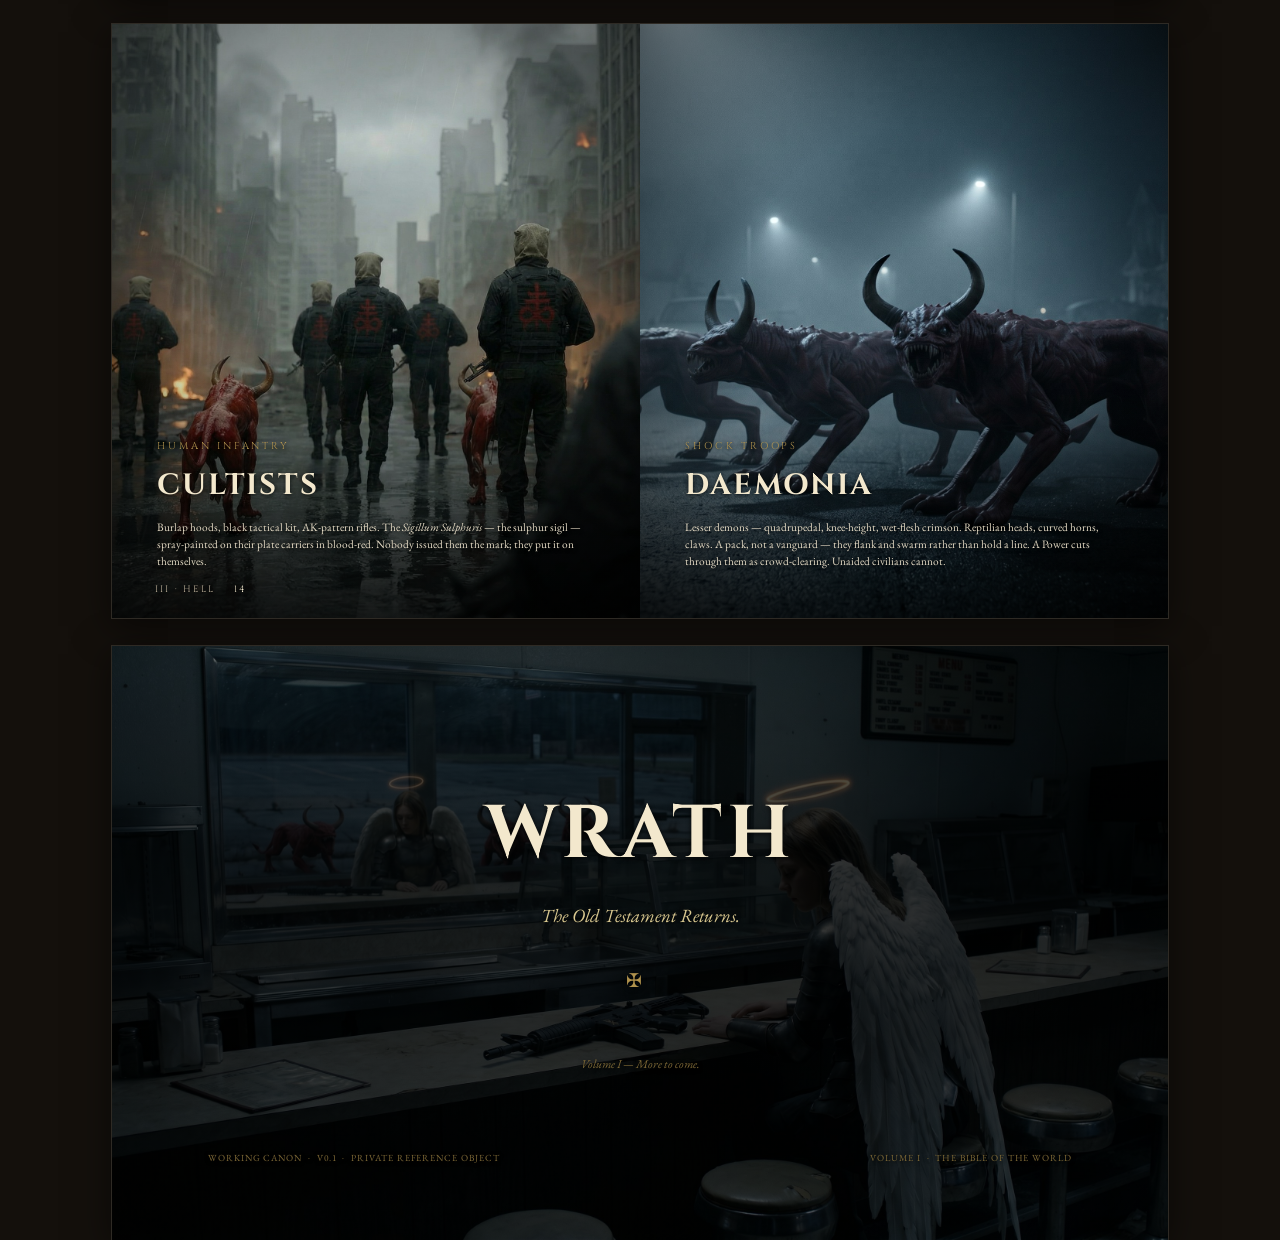
==== commit b074d62f: "Add files via upload" ====
--- a/docs/pitch_docs/index.html
+++ b/docs/pitch_docs/index.html
@@ -83,7 +83,7 @@
   <!-- Each tile is a click-to-play YouTube thumb that opens the shared    -->
   <!-- lightbox modal below.                                               -->
   <div style="position: absolute; bottom: 32pt; left: 60pt; right: 60pt; z-index: 2;
-              display: grid; grid-template-columns: 1fr 1fr 1fr; gap: 20pt;">
+              display: grid; grid-template-columns: 1fr 1fr 1fr 1fr; gap: 16pt;">
     <div>
       <div class="cover-thumb" data-yt-id="RcJJOw__tIc" role="button" tabindex="0"
            aria-label="Play Wrath trailer"
@@ -129,6 +129,22 @@
       <div class="eyebrow" style="text-align: center; margin-top: 10pt; color: #d9c890;
                                    text-shadow: 0 1pt 3pt rgba(0,0,0,0.85);">
         II &middot; Caritas &middot; Love
+      </div>
+    </div>
+
+    <div>
+      <div class="cover-thumb" data-yt-id="iTmcAVKpfUU" role="button" tabindex="0"
+           aria-label="Play Vindicta, episode three"
+           style="aspect-ratio: 16/9; background-color: #000;
+                  background-image: url('images/cover/vindicta_ep03_thumb.jpg');
+                  background-size: cover; background-position: center;">
+        <div class="cover-thumb-veil" aria-hidden="true">
+          <div class="cover-play-icon-small">&#9654;</div>
+        </div>
+      </div>
+      <div class="eyebrow" style="text-align: center; margin-top: 10pt; color: #d9c890;
+                                   text-shadow: 0 1pt 3pt rgba(0,0,0,0.85);">
+        III &middot; Vindicta &middot; Vengeance
       </div>
     </div>
   </div>
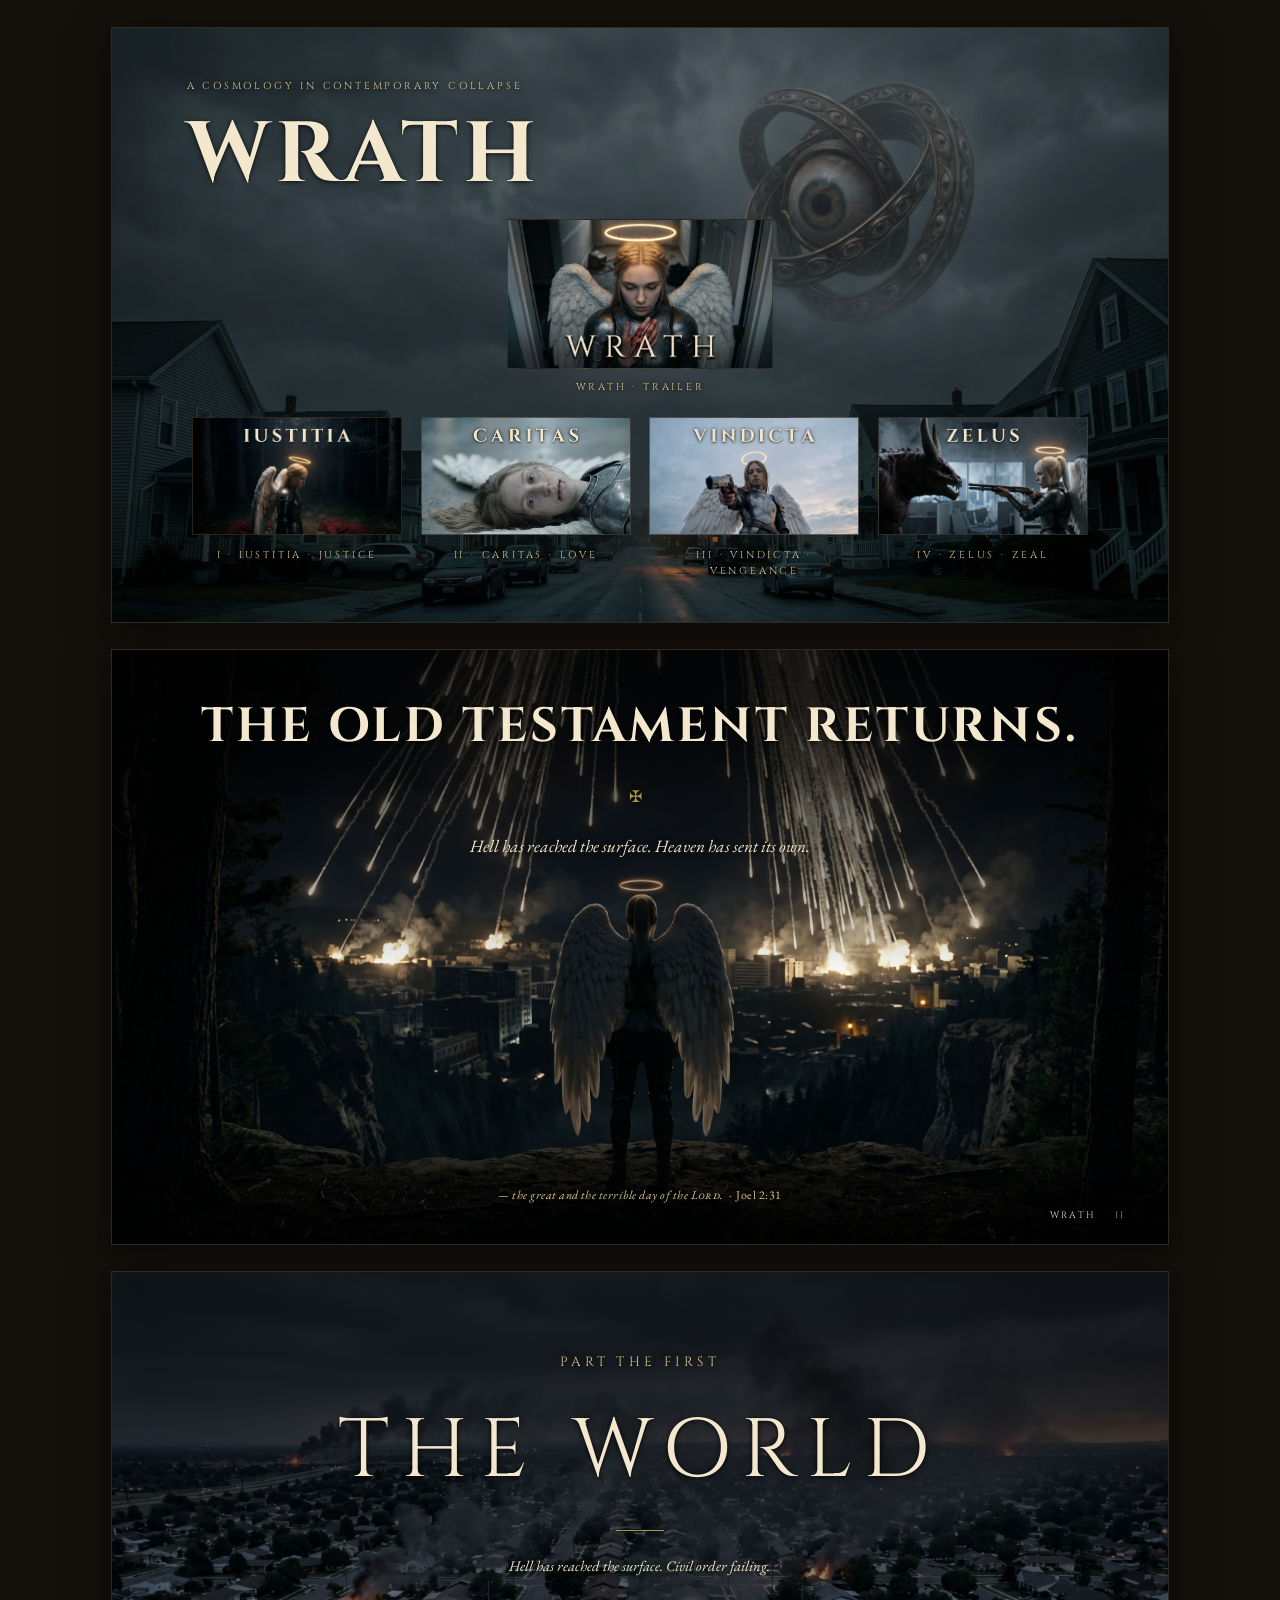
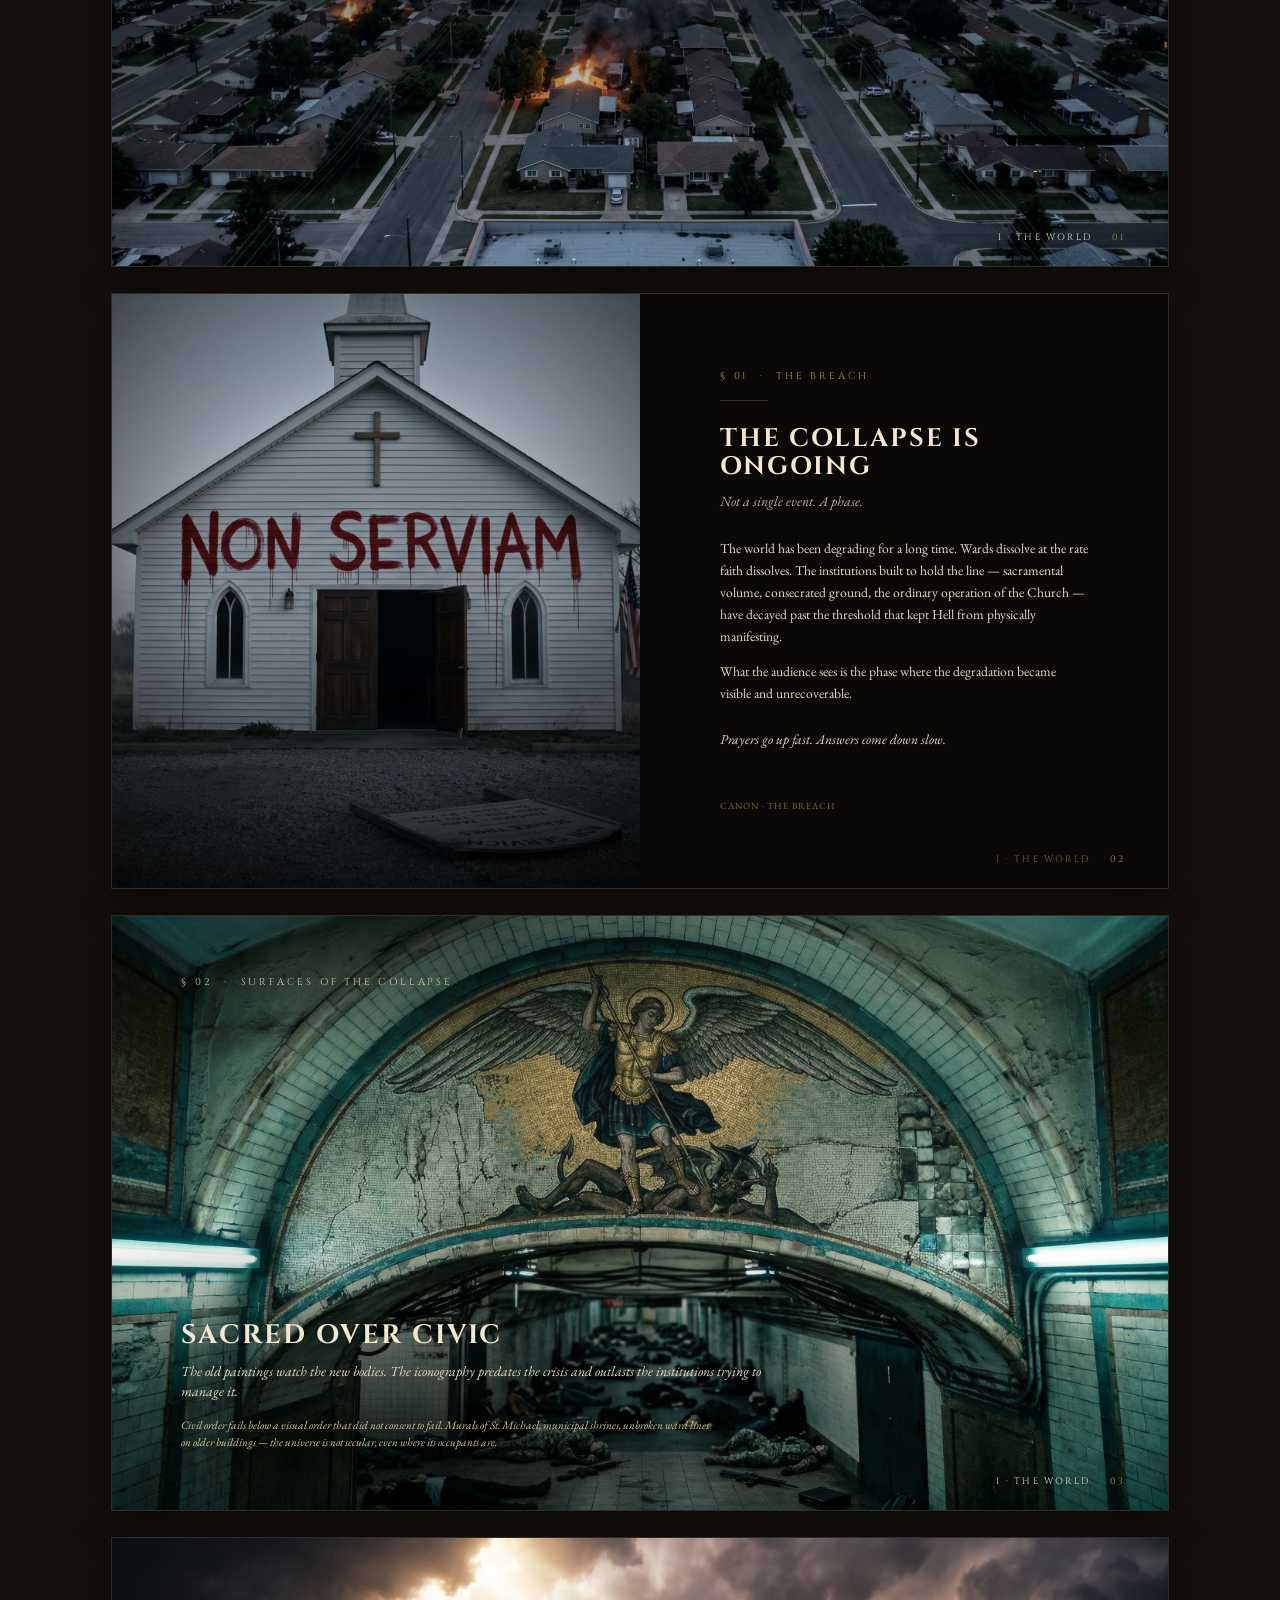
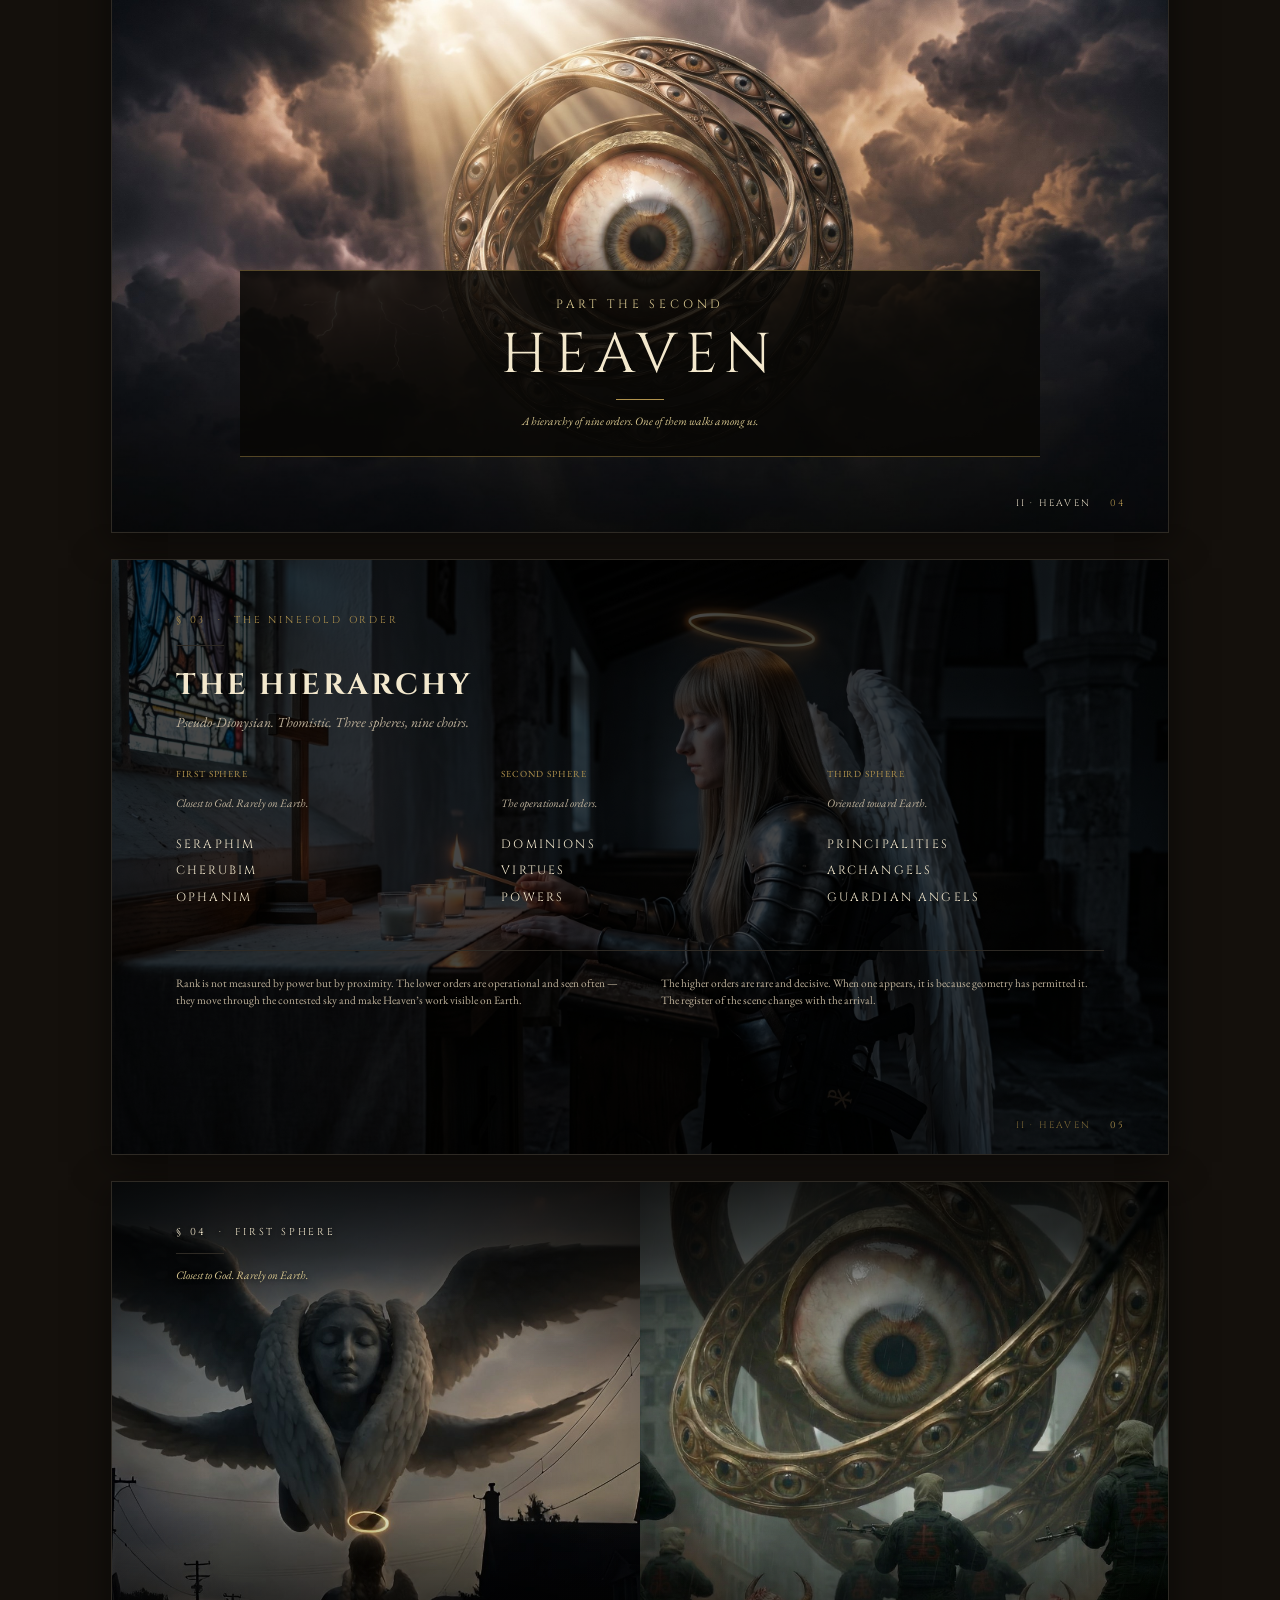
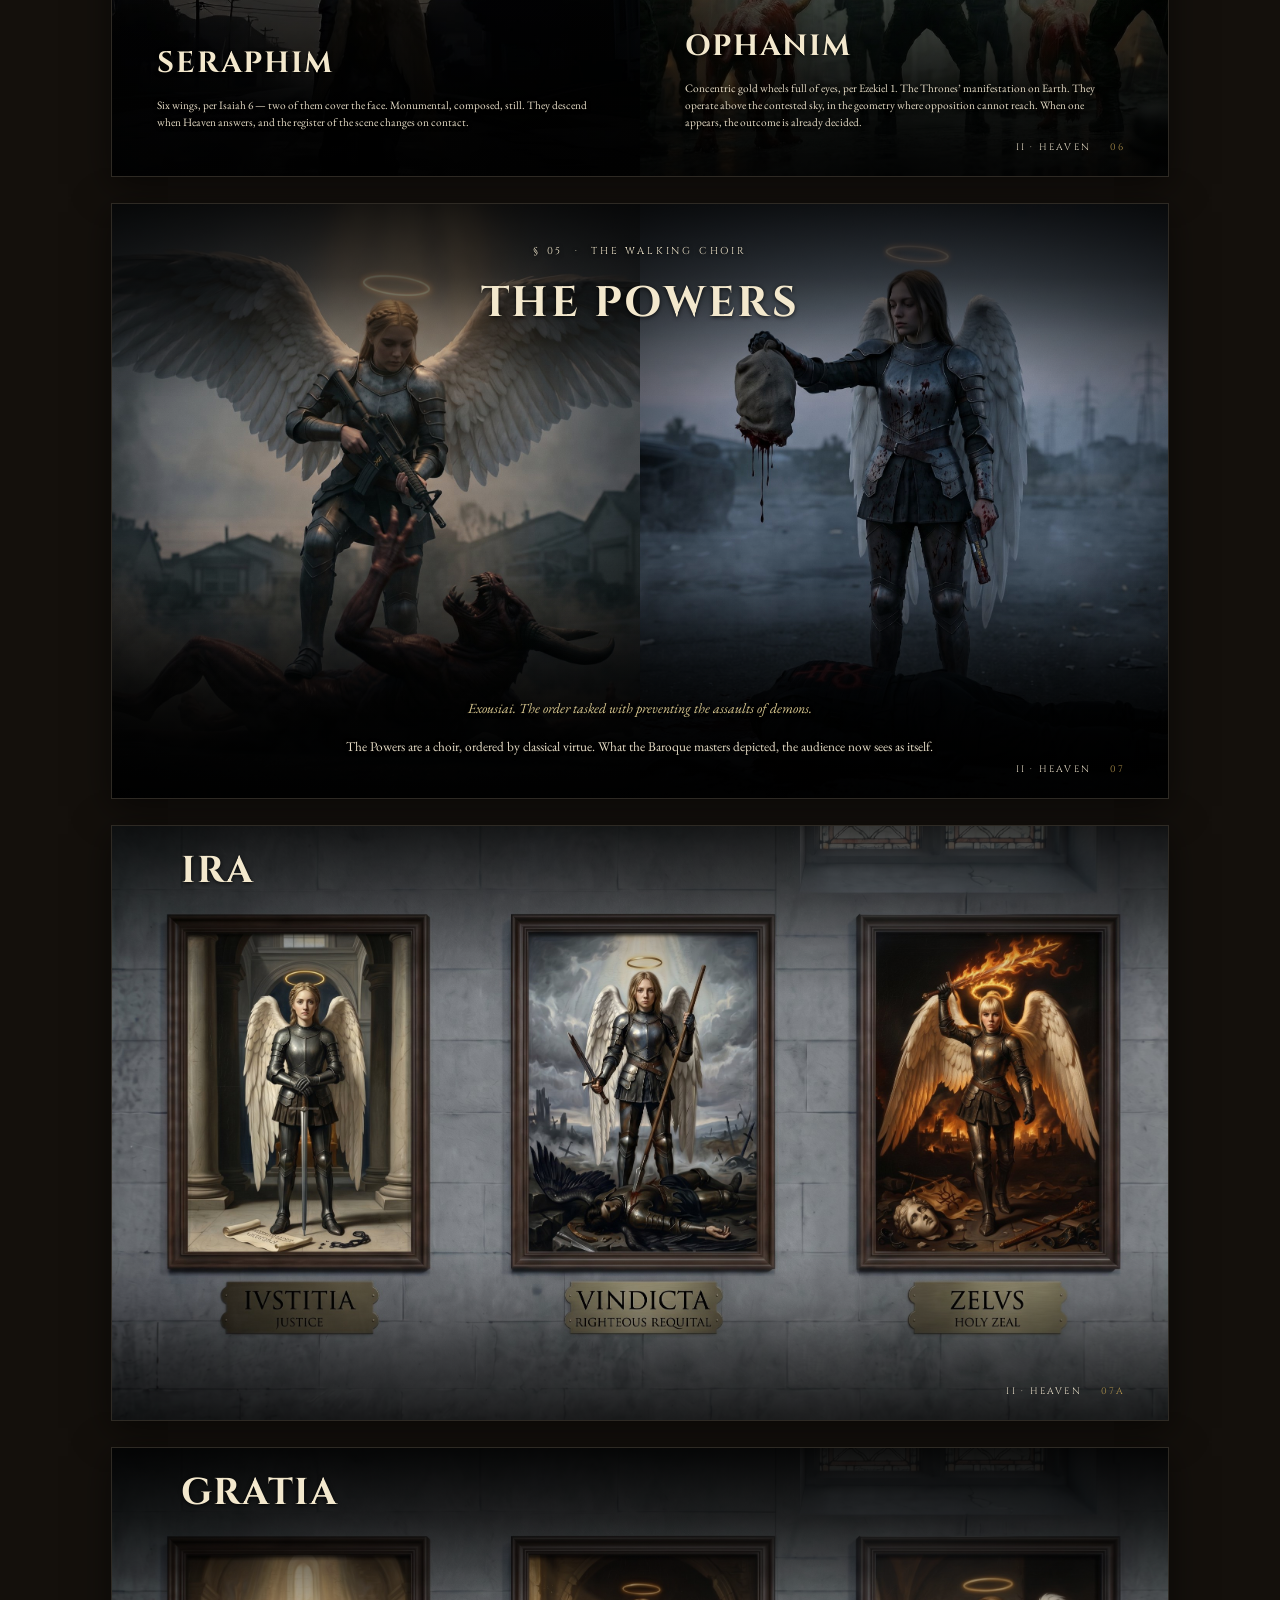
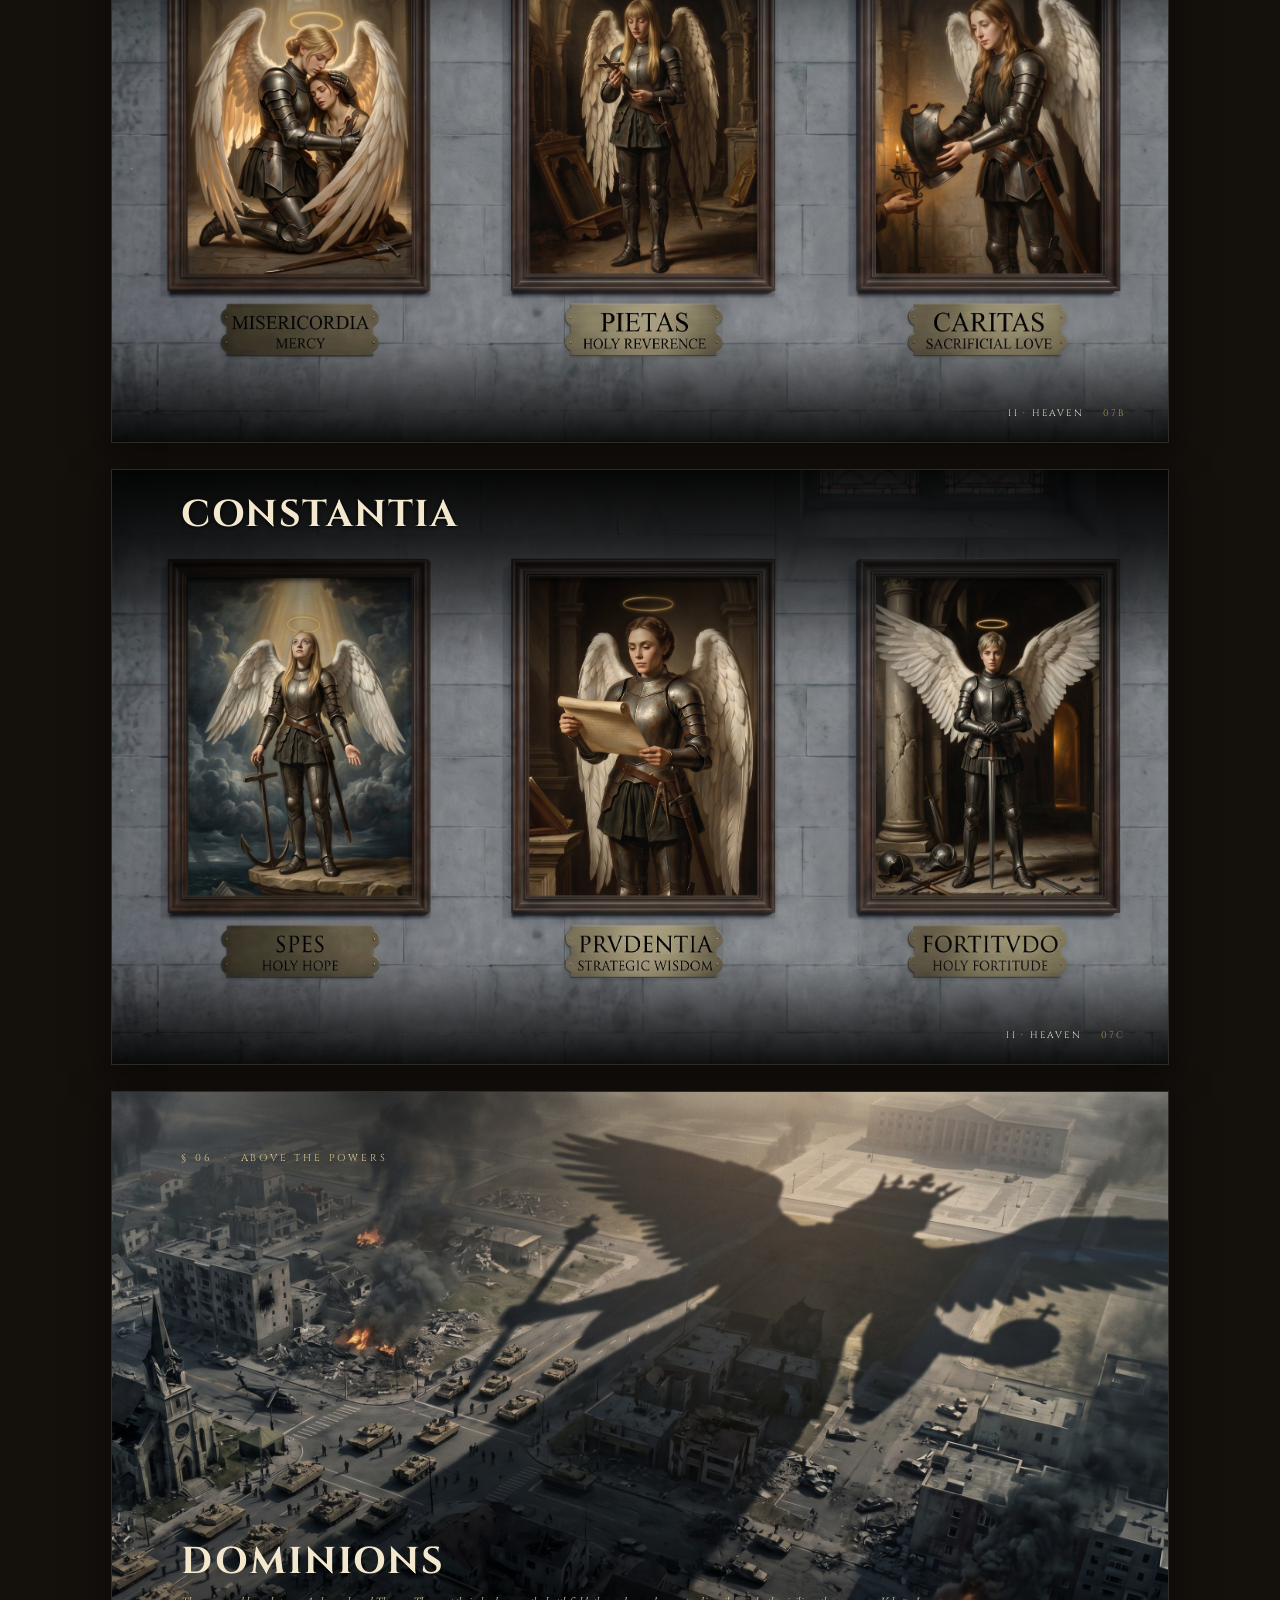
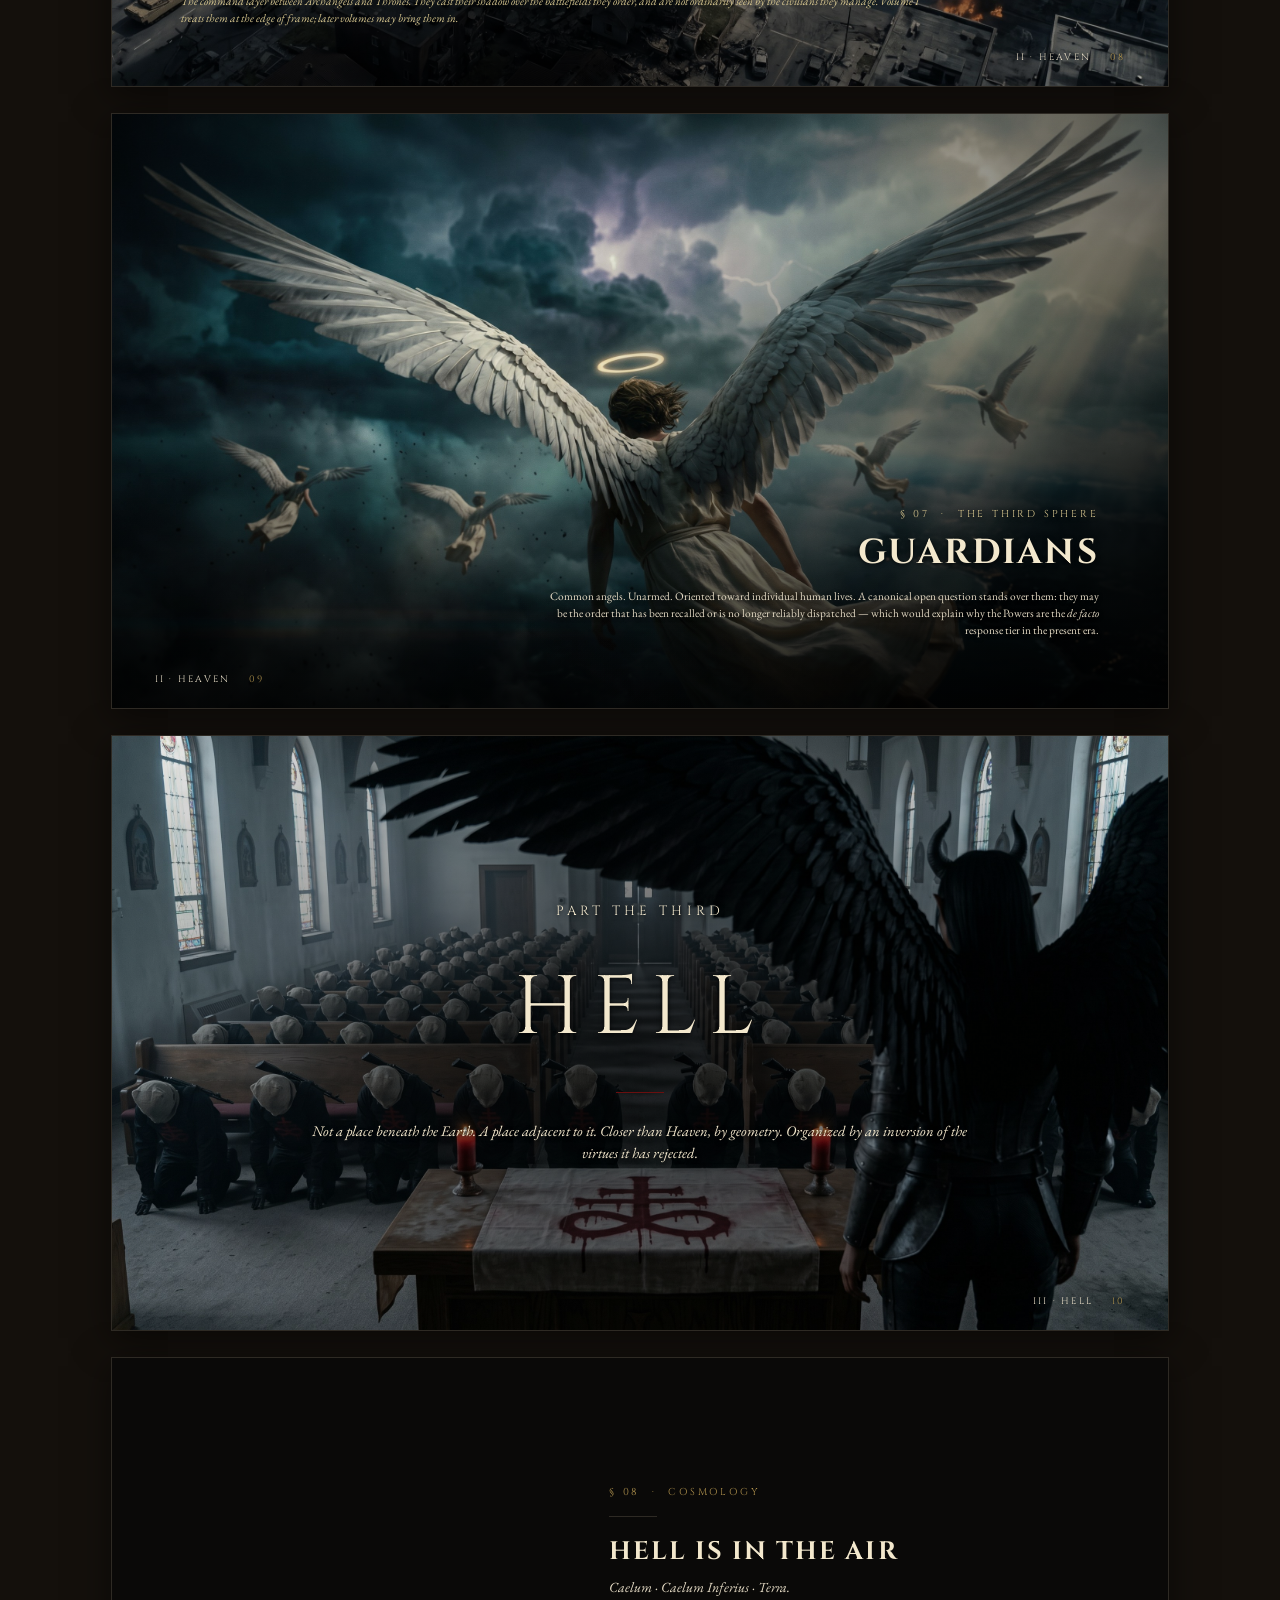
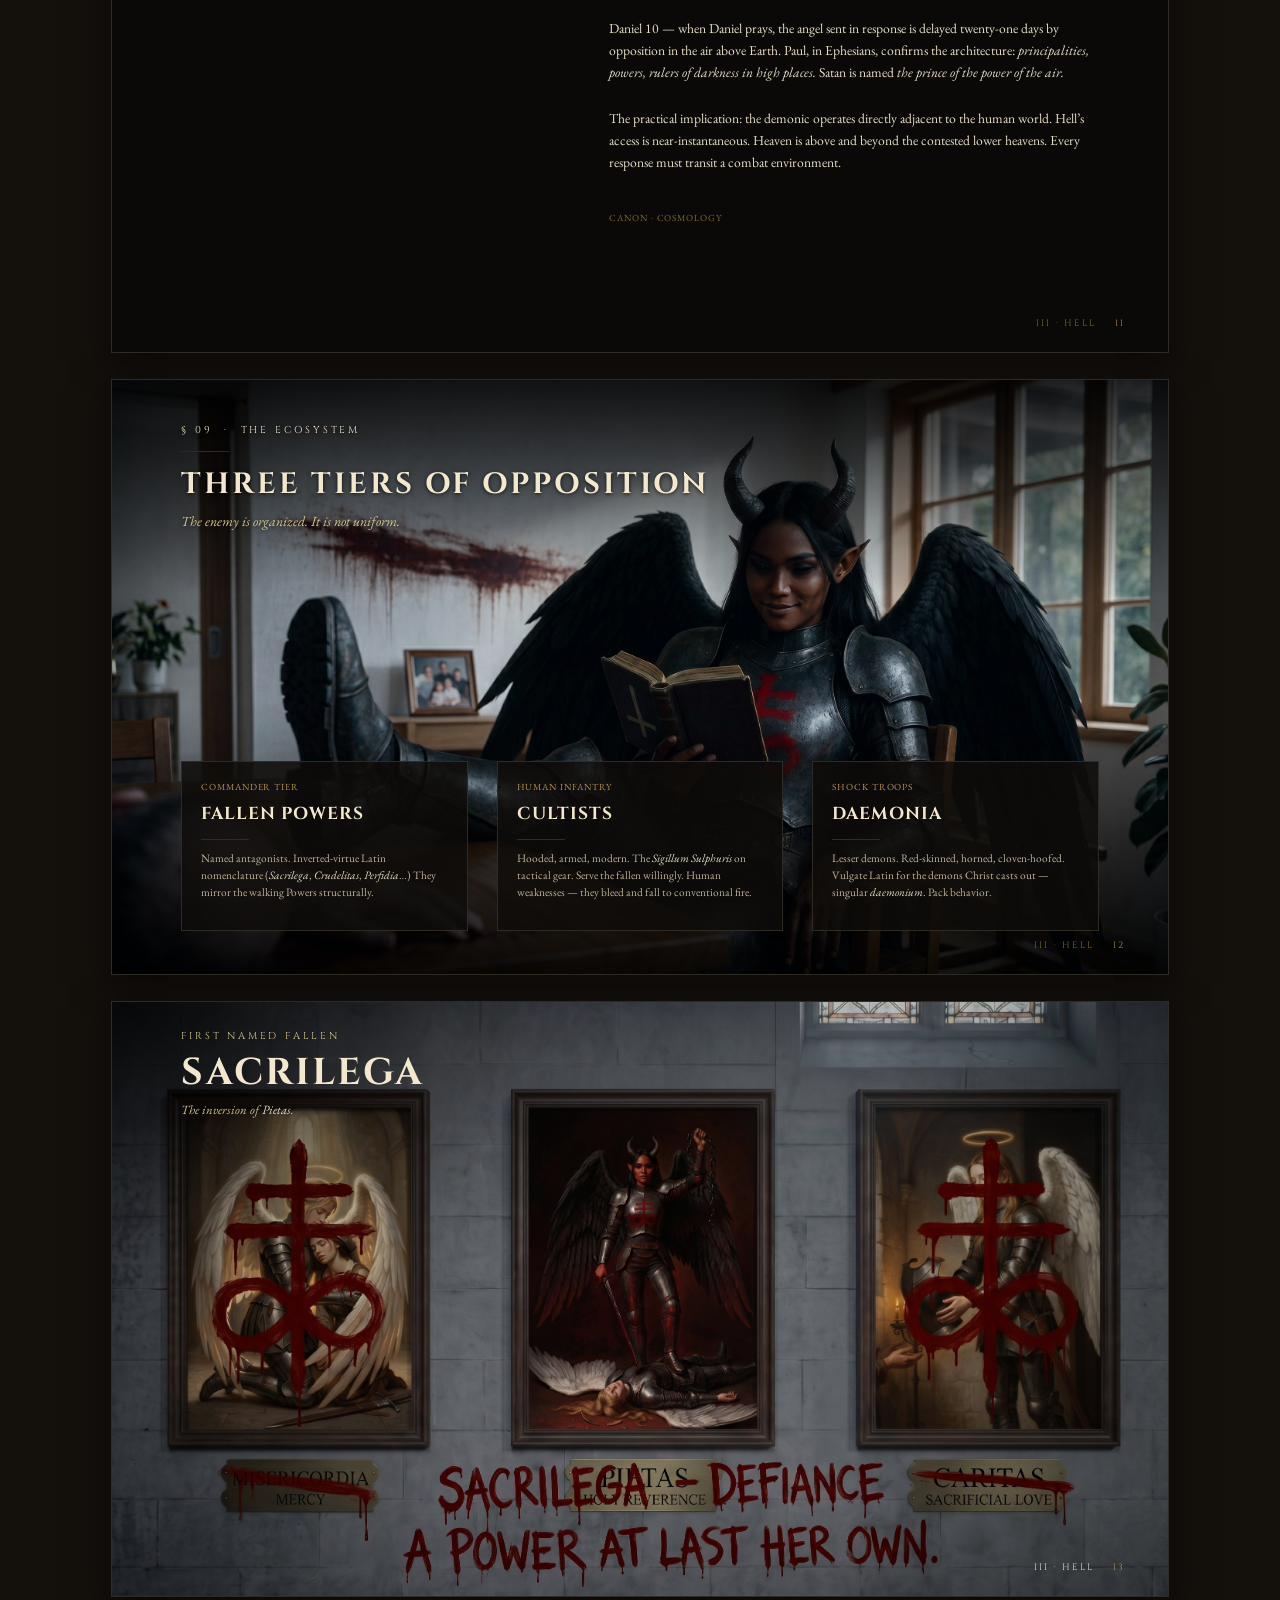
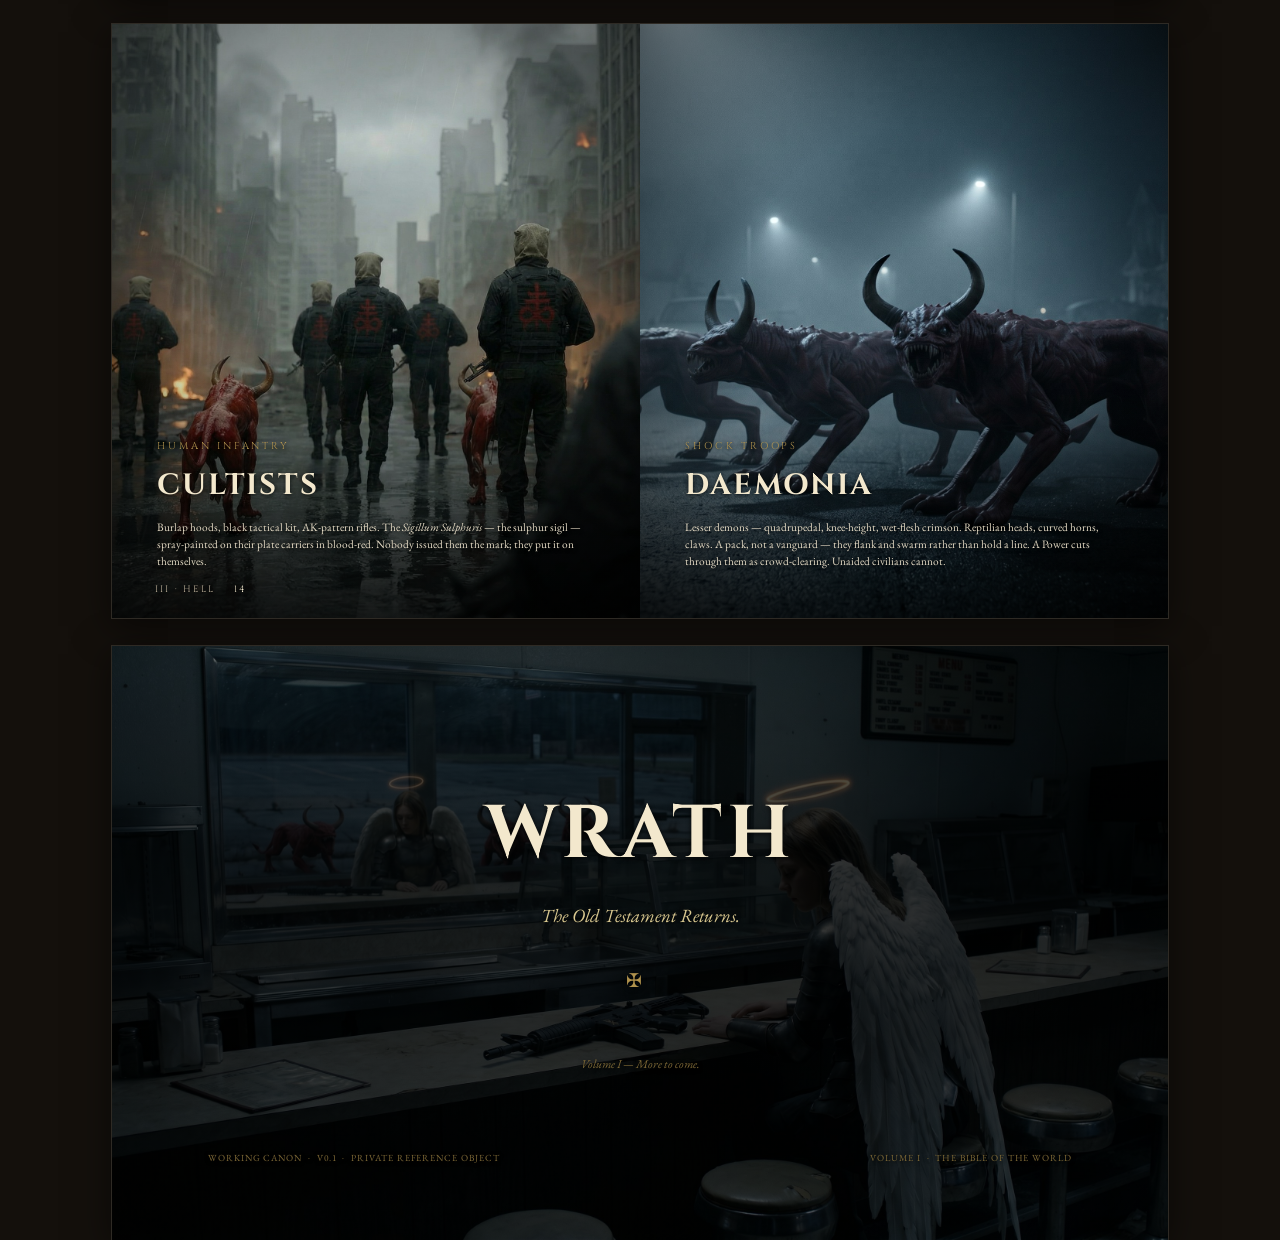
==== commit d229b32e: "Add files via upload" ====
--- a/docs/pitch_docs/index.html
+++ b/docs/pitch_docs/index.html
@@ -83,70 +83,95 @@
   <!-- Each tile is a click-to-play YouTube thumb that opens the shared    -->
   <!-- lightbox modal below.                                               -->
   <div style="position: absolute; bottom: 32pt; left: 60pt; right: 60pt; z-index: 2;
-              display: grid; grid-template-columns: 1fr 1fr 1fr 1fr; gap: 16pt;">
-    <div>
-      <div class="cover-thumb" data-yt-id="RcJJOw__tIc" role="button" tabindex="0"
-           aria-label="Play Wrath trailer"
-           style="aspect-ratio: 16/9; background-color: #000;
-                  background-image: url('images/cover/wrath_thumb.jpg');
-                  background-size: cover; background-position: center;">
-        <div class="cover-thumb-veil" aria-hidden="true">
-          <div class="cover-play-icon-small">&#9654;</div>
+              display: flex; flex-direction: column; gap: 16pt;">
+
+    <!-- Trailer hero (centered, sized to sit in the dark channel between
+         the WRATH headline and the Ophanim ring) -->
+    <div style="display: flex; justify-content: center;">
+      <div style="width: 200pt;">
+        <div class="cover-thumb" data-yt-id="RcJJOw__tIc" role="button" tabindex="0"
+             aria-label="Play Wrath trailer"
+             style="aspect-ratio: 16/9; background-color: #000;
+                    background-image: url('images/cover/wrath_thumb.jpg');
+                    background-size: cover; background-position: center;">
+          <div class="cover-thumb-veil" aria-hidden="true">
+            <div class="cover-play-icon-small">&#9654;</div>
+          </div>
+        </div>
+        <div class="eyebrow" style="text-align: center; margin-top: 8pt; color: #d9c890;
+                                     text-shadow: 0 1pt 3pt rgba(0,0,0,0.85);">
+          Wrath &middot; Trailer
         </div>
       </div>
-      <div class="eyebrow" style="text-align: center; margin-top: 10pt; color: #d9c890;
-                                   text-shadow: 0 1pt 3pt rgba(0,0,0,0.85);">
-        Wrath &middot; Trailer
-      </div>
-    </div>
-
-    <div>
-      <div class="cover-thumb" data-yt-id="wffear3y12k" role="button" tabindex="0"
-           aria-label="Play Iustitia, episode one"
-           style="aspect-ratio: 16/9; background-color: #000;
-                  background-image: url('images/cover/iustitia_ep01_thumb.jpg');
-                  background-size: cover; background-position: center;">
-        <div class="cover-thumb-veil" aria-hidden="true">
-          <div class="cover-play-icon-small">&#9654;</div>
+    </div>
+
+    <!-- Episodes row (4-across) -->
+    <div style="display: grid; grid-template-columns: 1fr 1fr 1fr 1fr; gap: 14pt;">
+      <div>
+        <div class="cover-thumb" data-yt-id="wffear3y12k" role="button" tabindex="0"
+             aria-label="Play Iustitia, episode one"
+             style="aspect-ratio: 16/9; background-color: #000;
+                    background-image: url('images/cover/iustitia_ep01_thumb.jpg');
+                    background-size: cover; background-position: center;">
+          <div class="cover-thumb-veil" aria-hidden="true">
+            <div class="cover-play-icon-small">&#9654;</div>
+          </div>
+        </div>
+        <div class="eyebrow" style="text-align: center; margin-top: 10pt; color: #d9c890;
+                                     text-shadow: 0 1pt 3pt rgba(0,0,0,0.85);">
+          I &middot; Iustitia &middot; Justice
         </div>
       </div>
-      <div class="eyebrow" style="text-align: center; margin-top: 10pt; color: #d9c890;
-                                   text-shadow: 0 1pt 3pt rgba(0,0,0,0.85);">
-        I &middot; Iustitia &middot; Justice
-      </div>
-    </div>
-
-    <div>
-      <div class="cover-thumb" data-yt-id="E3eOjuLJmz4" role="button" tabindex="0"
-           aria-label="Play Caritas, episode two"
-           style="aspect-ratio: 16/9; background-color: #000;
-                  background-image: url('images/cover/caritas_ep02_thumb.jpg');
-                  background-size: cover; background-position: center;">
-        <div class="cover-thumb-veil" aria-hidden="true">
-          <div class="cover-play-icon-small">&#9654;</div>
+
+      <div>
+        <div class="cover-thumb" data-yt-id="E3eOjuLJmz4" role="button" tabindex="0"
+             aria-label="Play Caritas, episode two"
+             style="aspect-ratio: 16/9; background-color: #000;
+                    background-image: url('images/cover/caritas_ep02_thumb.jpg');
+                    background-size: cover; background-position: center;">
+          <div class="cover-thumb-veil" aria-hidden="true">
+            <div class="cover-play-icon-small">&#9654;</div>
+          </div>
+        </div>
+        <div class="eyebrow" style="text-align: center; margin-top: 10pt; color: #d9c890;
+                                     text-shadow: 0 1pt 3pt rgba(0,0,0,0.85);">
+          II &middot; Caritas &middot; Love
         </div>
       </div>
-      <div class="eyebrow" style="text-align: center; margin-top: 10pt; color: #d9c890;
-                                   text-shadow: 0 1pt 3pt rgba(0,0,0,0.85);">
-        II &middot; Caritas &middot; Love
-      </div>
-    </div>
-
-    <div>
-      <div class="cover-thumb" data-yt-id="iTmcAVKpfUU" role="button" tabindex="0"
-           aria-label="Play Vindicta, episode three"
-           style="aspect-ratio: 16/9; background-color: #000;
-                  background-image: url('images/cover/vindicta_ep03_thumb.jpg');
-                  background-size: cover; background-position: center;">
-        <div class="cover-thumb-veil" aria-hidden="true">
-          <div class="cover-play-icon-small">&#9654;</div>
+
+      <div>
+        <div class="cover-thumb" data-yt-id="iTmcAVKpfUU" role="button" tabindex="0"
+             aria-label="Play Vindicta, episode three"
+             style="aspect-ratio: 16/9; background-color: #000;
+                    background-image: url('images/cover/vindicta_ep03_thumb.jpg');
+                    background-size: cover; background-position: center;">
+          <div class="cover-thumb-veil" aria-hidden="true">
+            <div class="cover-play-icon-small">&#9654;</div>
+          </div>
+        </div>
+        <div class="eyebrow" style="text-align: center; margin-top: 10pt; color: #d9c890;
+                                     text-shadow: 0 1pt 3pt rgba(0,0,0,0.85);">
+          III &middot; Vindicta &middot; Vengeance
         </div>
       </div>
-      <div class="eyebrow" style="text-align: center; margin-top: 10pt; color: #d9c890;
-                                   text-shadow: 0 1pt 3pt rgba(0,0,0,0.85);">
-        III &middot; Vindicta &middot; Vengeance
+
+      <div>
+        <div class="cover-thumb" data-yt-id="sdL_cwn_eBk" role="button" tabindex="0"
+             aria-label="Play Zelus, episode four"
+             style="aspect-ratio: 16/9; background-color: #000;
+                    background-image: url('images/cover/zelus_ep04_thumb.jpg');
+                    background-size: cover; background-position: center;">
+          <div class="cover-thumb-veil" aria-hidden="true">
+            <div class="cover-play-icon-small">&#9654;</div>
+          </div>
+        </div>
+        <div class="eyebrow" style="text-align: center; margin-top: 10pt; color: #d9c890;
+                                     text-shadow: 0 1pt 3pt rgba(0,0,0,0.85);">
+          IV &middot; Zelus &middot; Zeal
+        </div>
       </div>
     </div>
+
   </div>
 
   <!-- Lightbox modal. Same infrastructure as before — relocated to <body> -->
